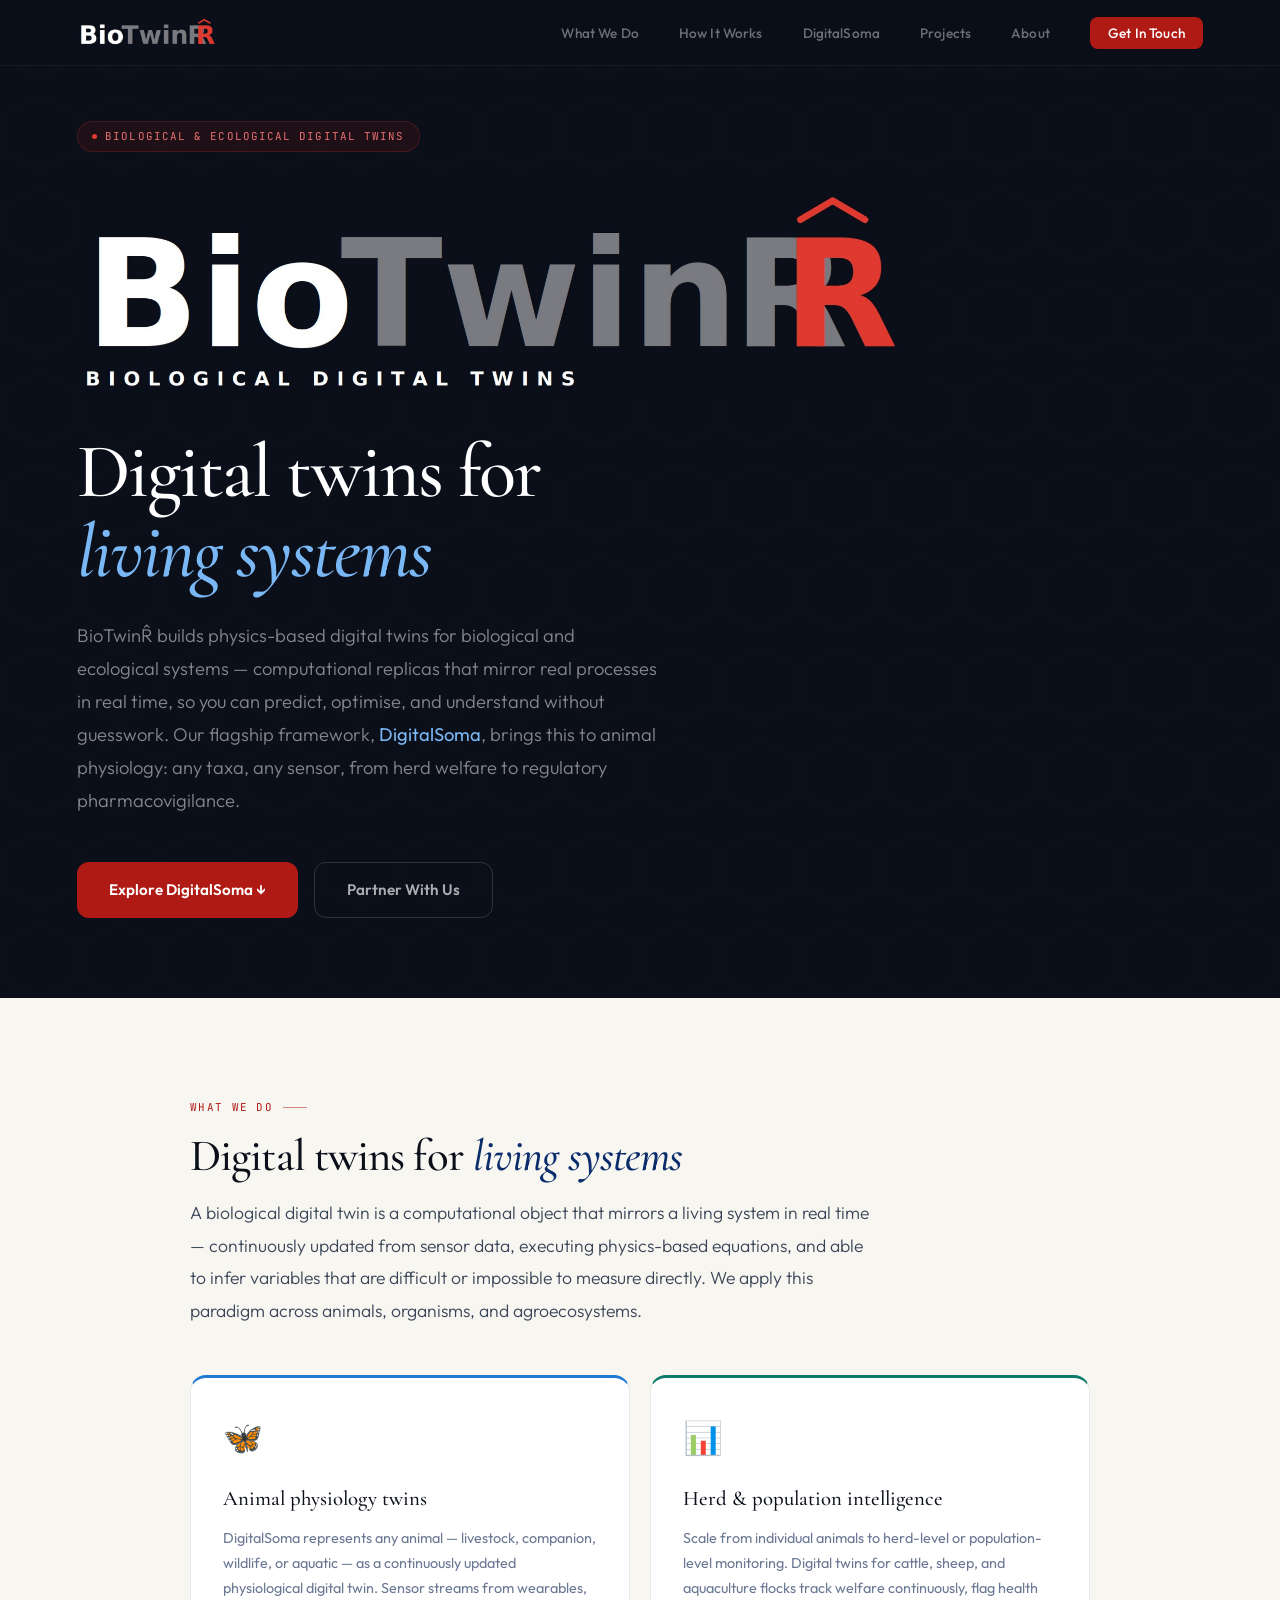
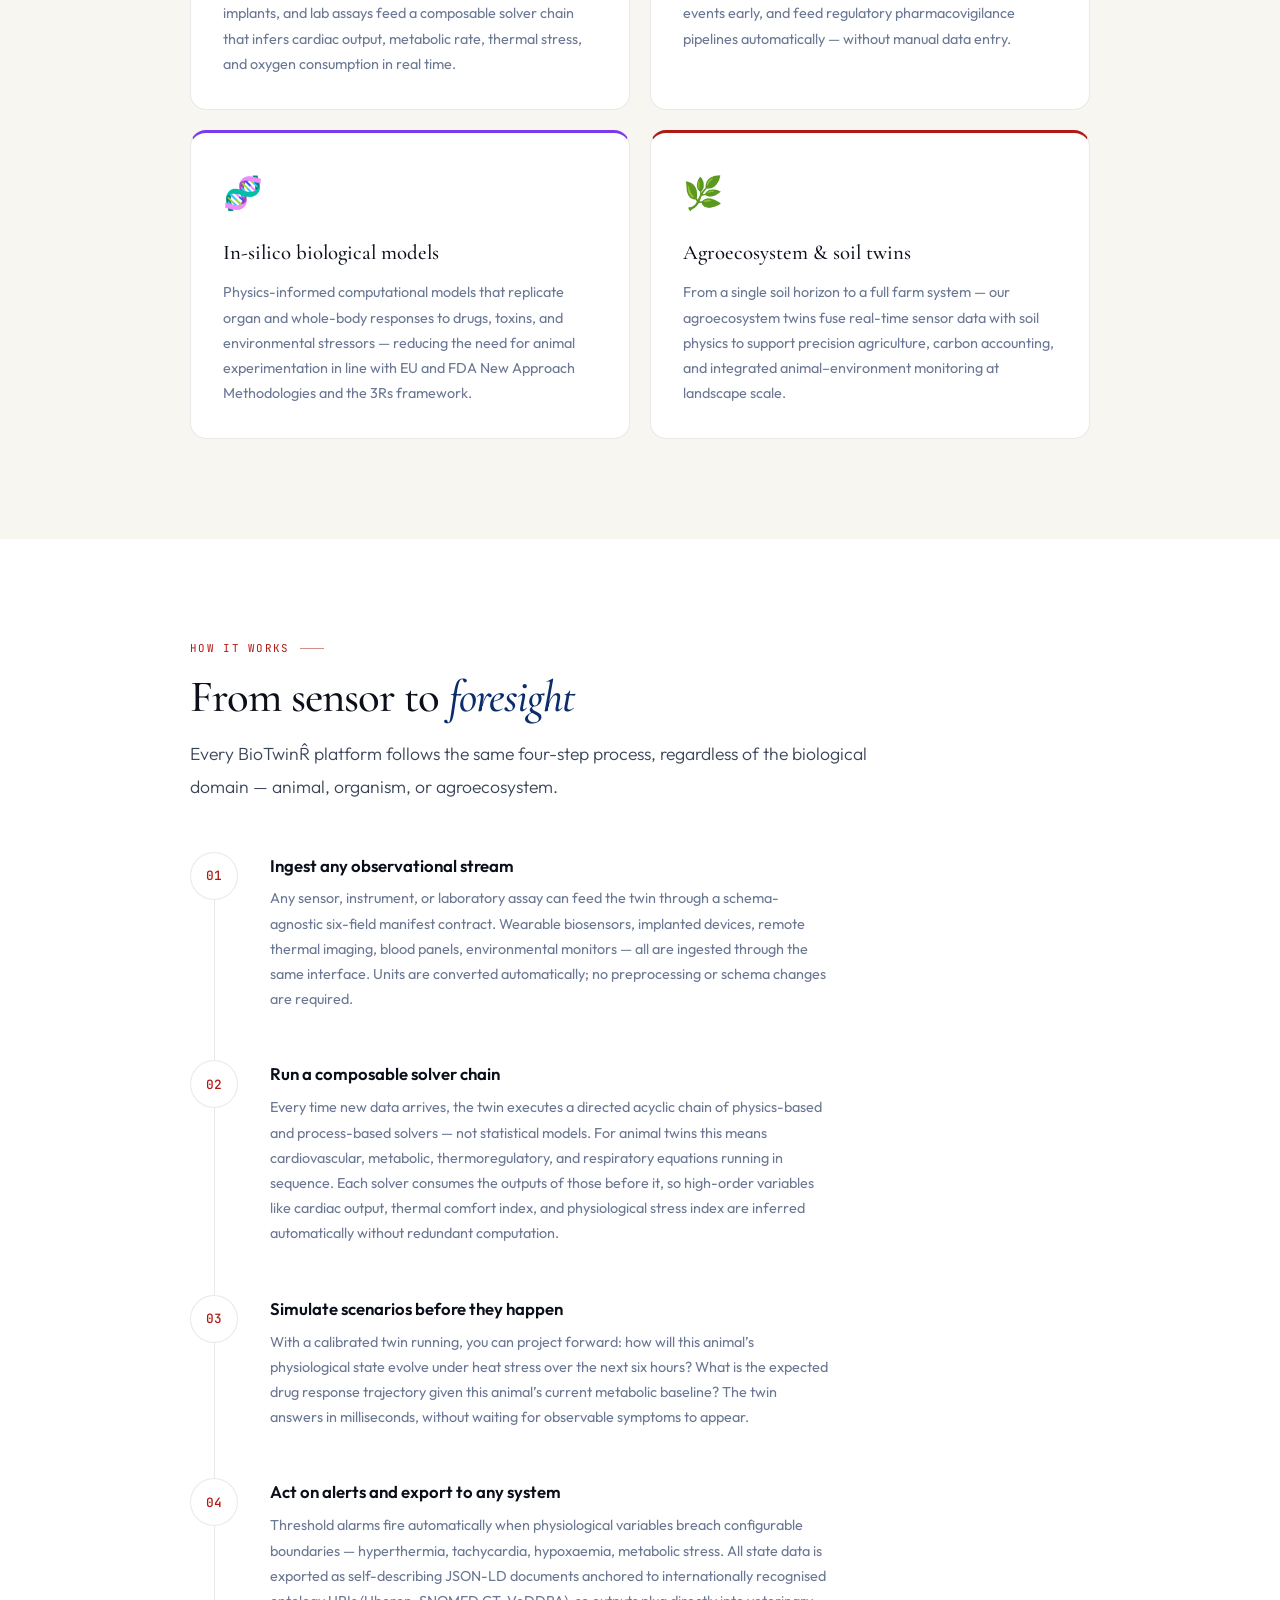
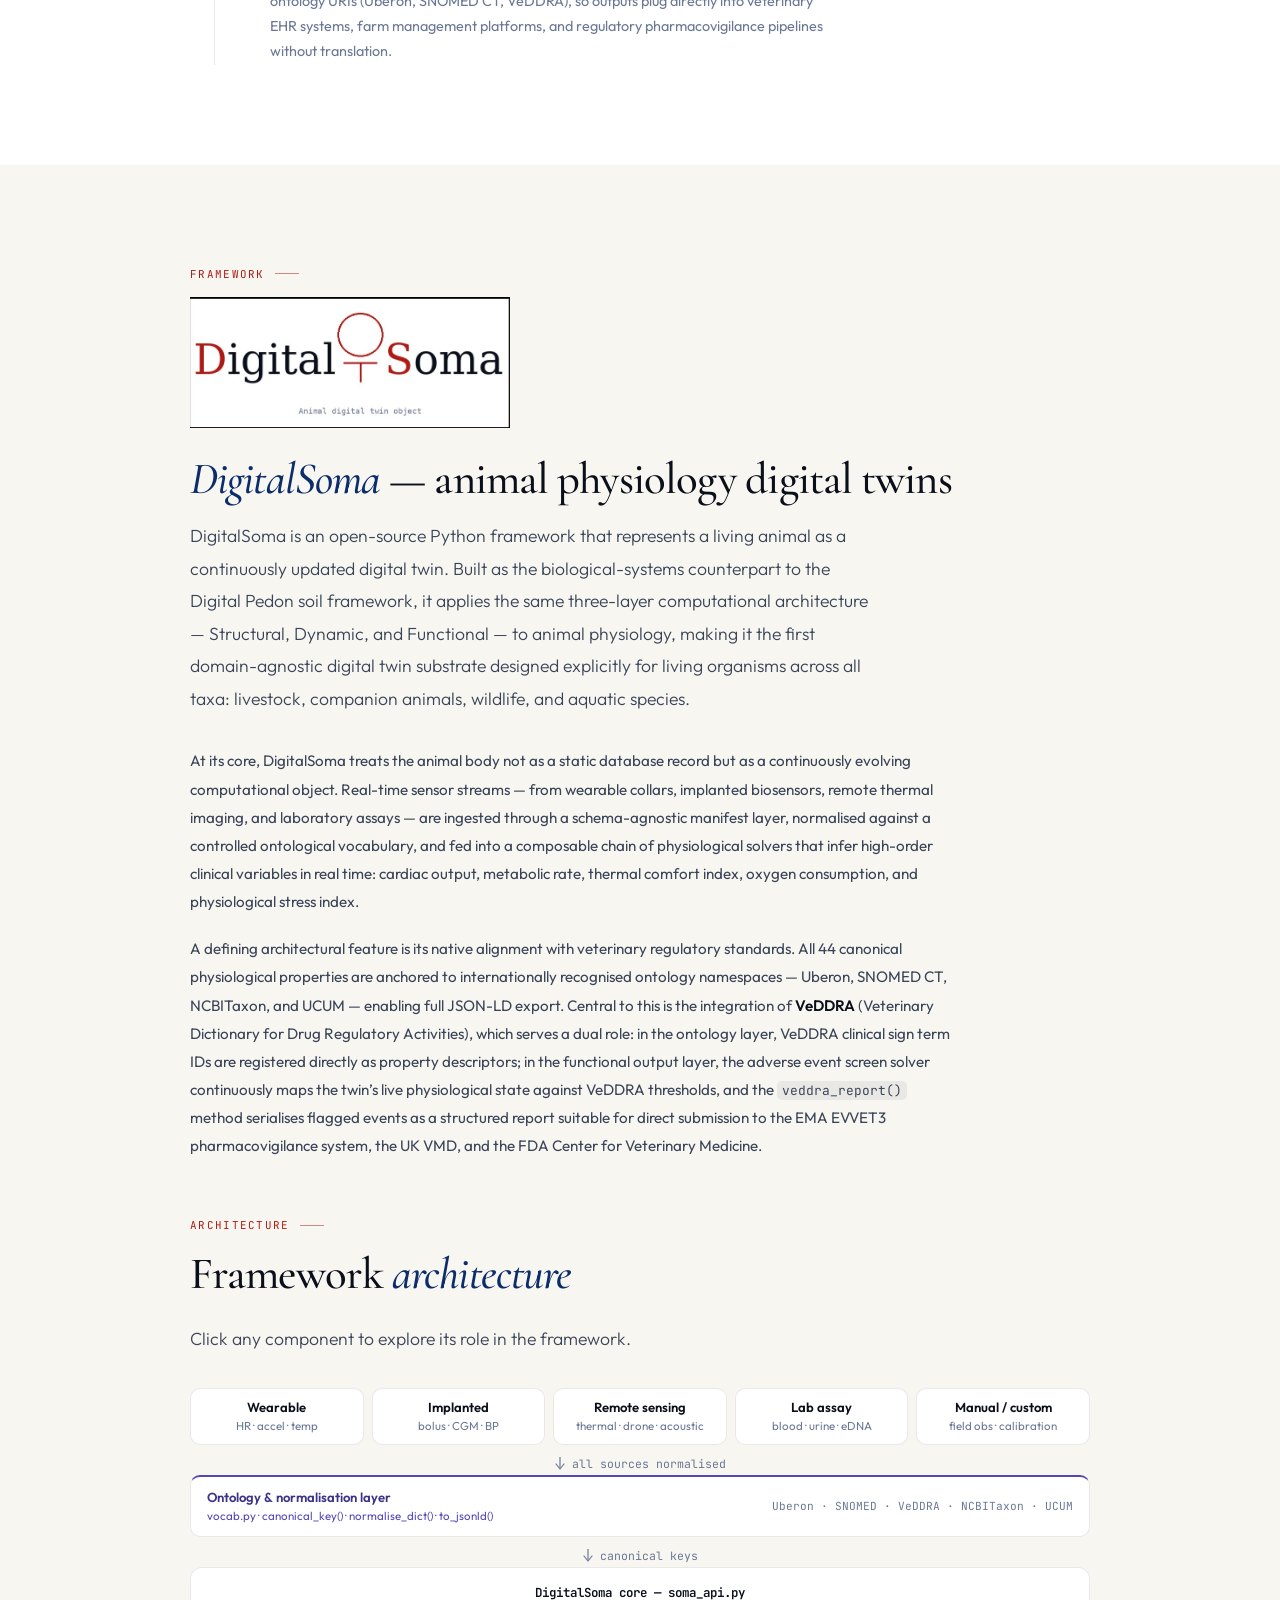
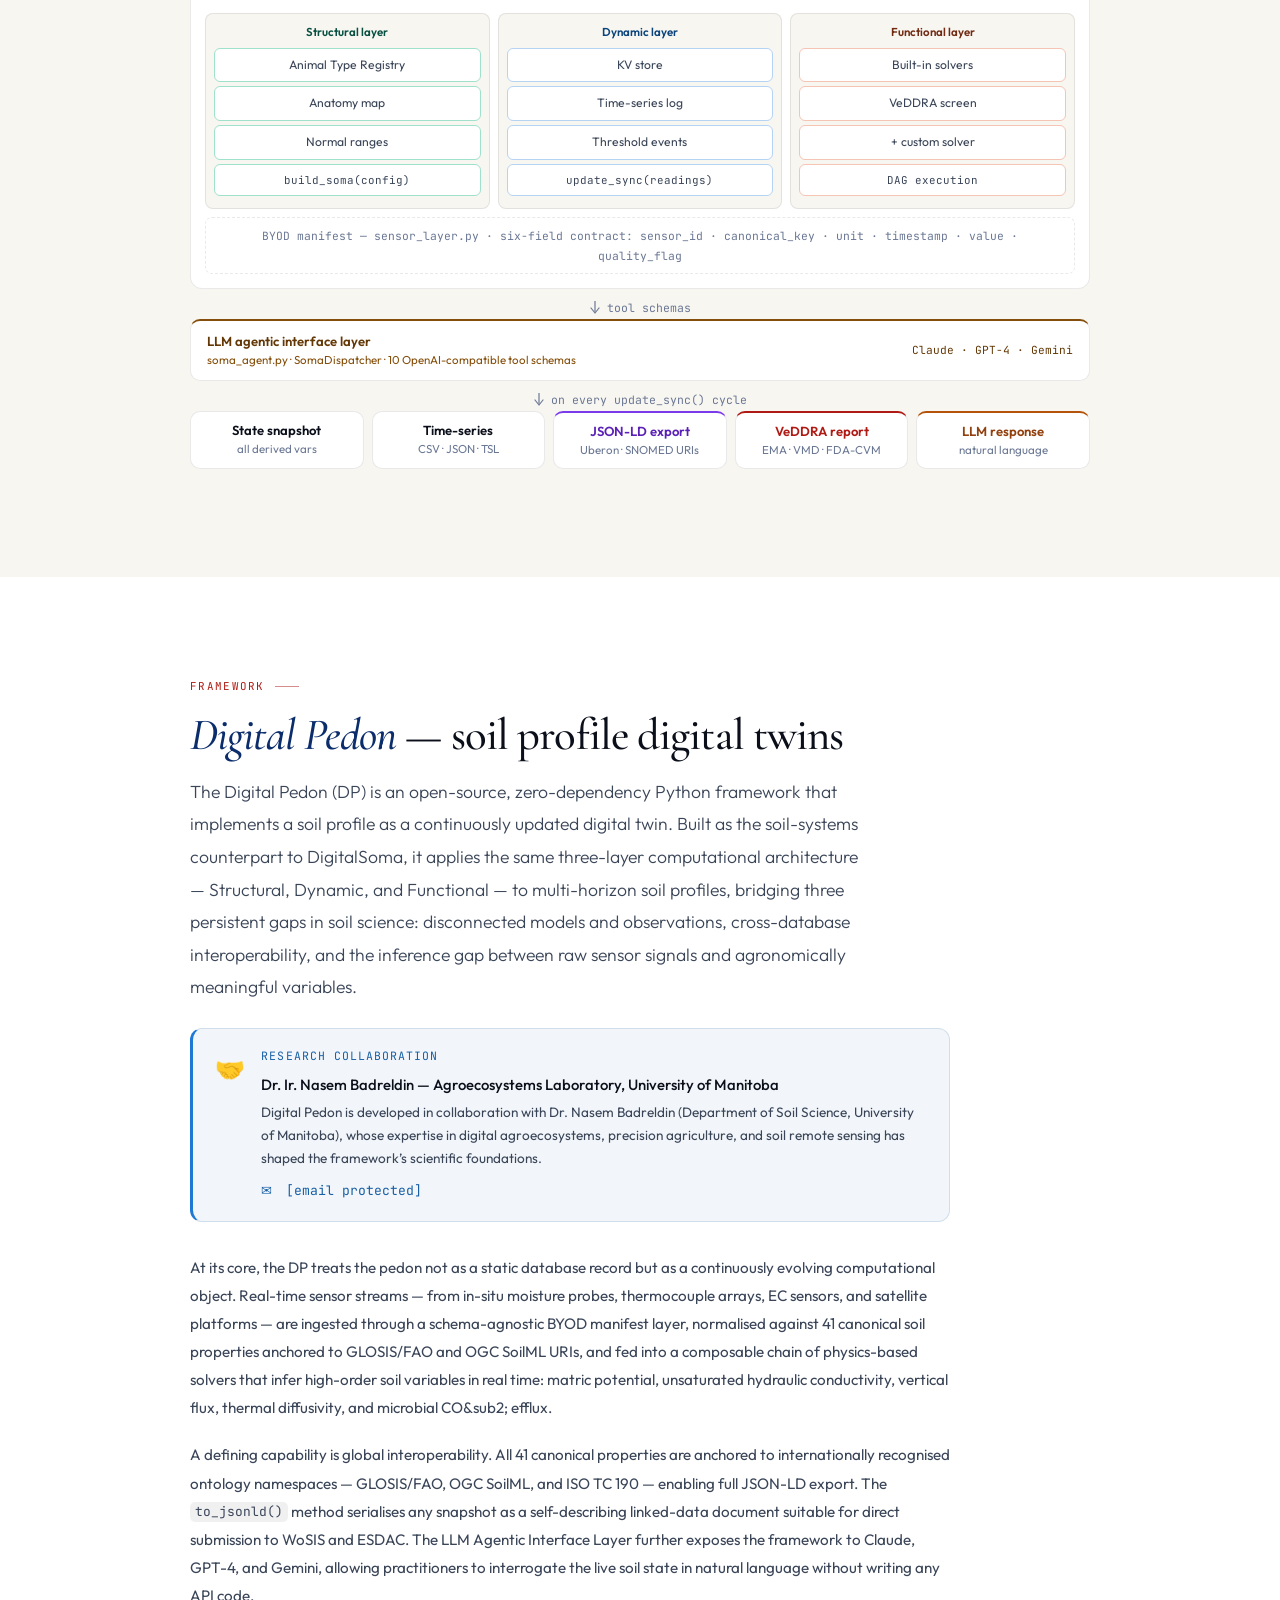
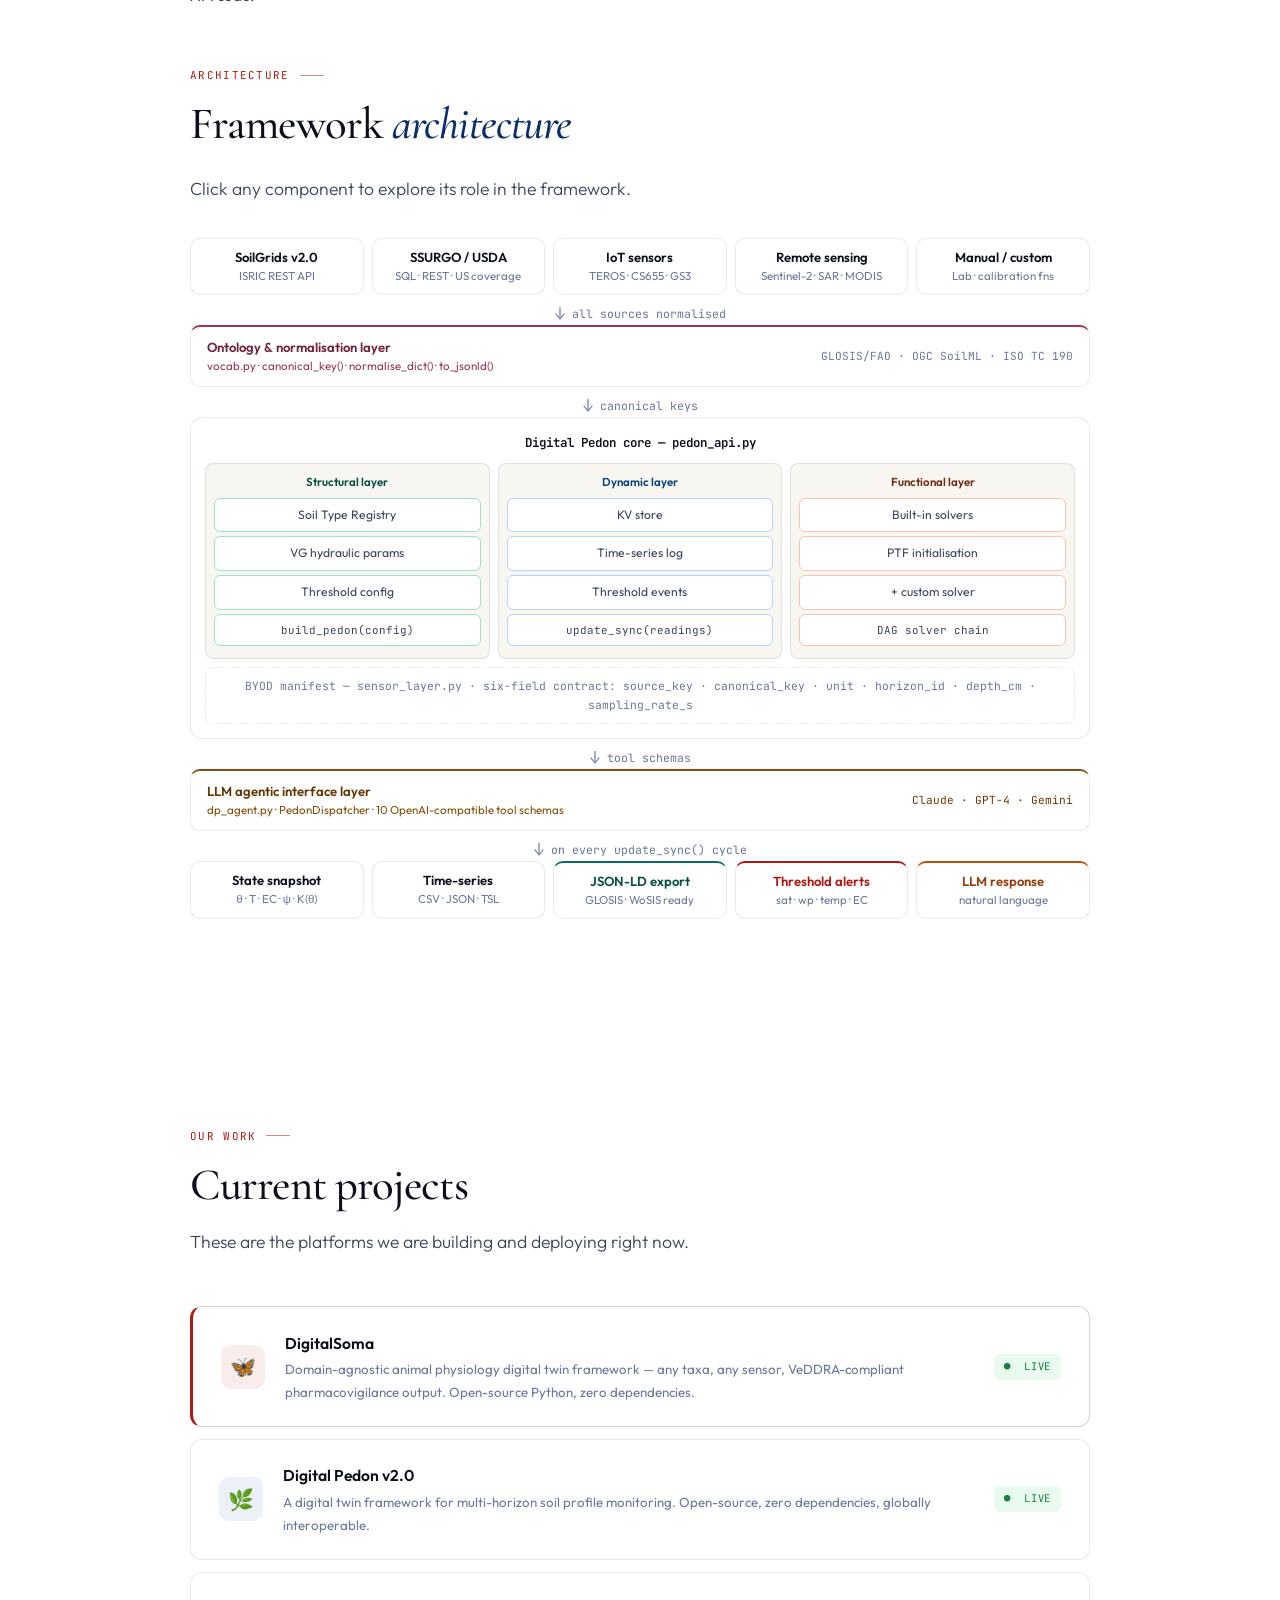
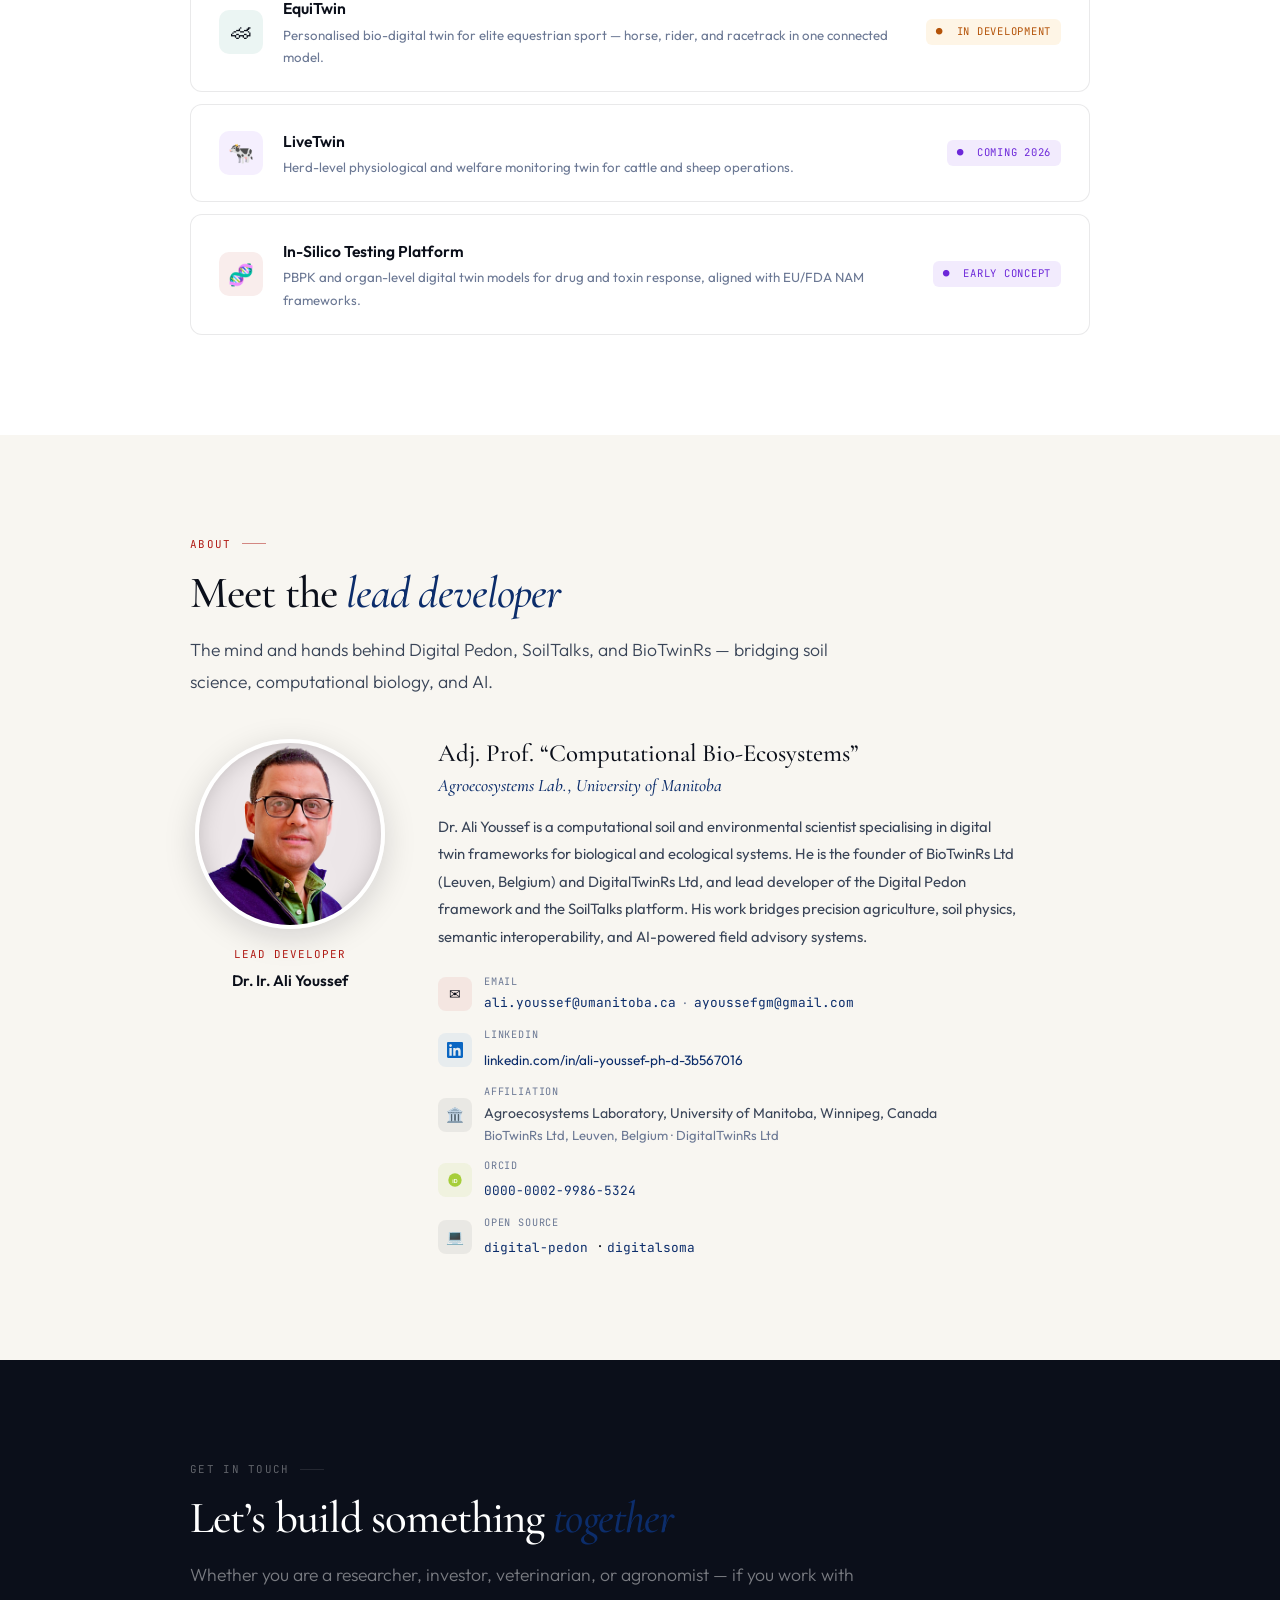
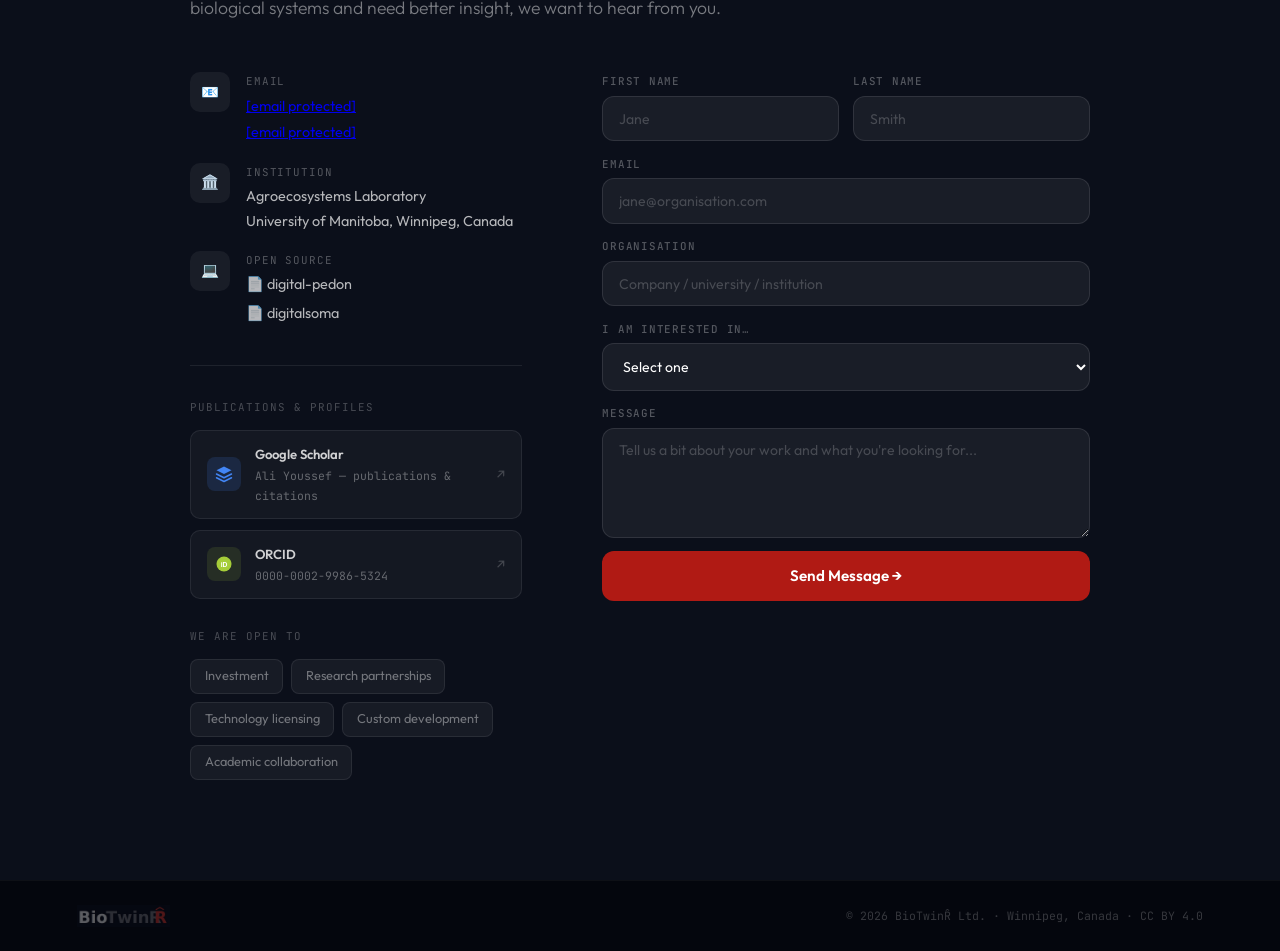
==== index.html @ daae3820 "Update index.html" ====
<!DOCTYPE html>
<html lang="en">
<head>
<meta charset="UTF-8">
<meta name="google-site-verification" content="-uiaKQBrQEewbVSUXUatTq8ZmOEhbi6MQwjqvUZdNS4" />
<meta name="viewport" content="width=device-width, initial-scale=1.0">
<title>BioTwinR&#770; &#8212; Biological Digital Twins</title>
<link rel="preconnect" href="https://fonts.googleapis.com">
<link href="https://fonts.googleapis.com/css2?family=Cormorant+Garamond:ital,wght@0,400;0,500;0,700;1,400&family=Outfit:wght@300;400;500;600;700&family=JetBrains+Mono:wght@400;500&display=swap" rel="stylesheet">
<style>
:root{
  --ink:#0b0f1a;--ink-mid:#3a4558;--ink-soft:#6b7894;
  --cream:#f8f6f1;--red:#b01a14;--red-v:#e03a30;--navy:#0c2d6b;
  --white:#ffffff;--border:rgba(11,15,26,0.09);
  --f-sans:'Outfit',sans-serif;--f-serif:'Cormorant Garamond',Georgia,serif;--f-mono:'JetBrains Mono',monospace;
  --r:12px;--shadow:0 4px 32px rgba(11,15,26,0.10);
}
*,*::before,*::after{box-sizing:border-box;margin:0;padding:0;}
html{scroll-behavior:smooth;}
body{font-family:var(--f-sans);background:var(--white);color:var(--ink);line-height:1.7;overflow-x:hidden;}

nav{position:fixed;top:0;left:0;right:0;z-index:100;height:66px;display:flex;align-items:center;justify-content:space-between;padding:0 6vw;background:rgba(11,15,26,0.97);backdrop-filter:blur(16px);border-bottom:1px solid rgba(255,255,255,0.06);}
.nav-logo{text-decoration:none;}
.nav-links{display:flex;gap:2.5rem;list-style:none;}
.nav-links a{font-size:.85rem;font-weight:500;color:rgba(255,255,255,.4);text-decoration:none;letter-spacing:.01em;transition:color .2s;}
.nav-links a:hover{color:white;}
.nav-cta{background:var(--red)!important;color:white!important;padding:.42rem 1.15rem;border-radius:8px;transition:background .2s!important;}
.nav-cta:hover{background:#8b1510!important;}

.hero{min-height:100vh;display:flex;flex-direction:column;justify-content:center;padding:120px 6vw 80px;background:var(--ink);position:relative;overflow:hidden;}
.hero::before{content:'';position:absolute;inset:0;pointer-events:none;background-image:url("data:image/svg+xml,%3Csvg xmlns='http://www.w3.org/2000/svg' width='80' height='92'%3E%3Cpolygon points='40,4 76,22 76,60 40,78 4,60 4,22' fill='none' stroke='%23ffffff' stroke-width='0.3' stroke-opacity='0.04'/%3E%3C/svg%3E");background-size:80px 92px;}
.hero-inner{max-width:760px;position:relative;z-index:1;}
.hero-kicker{display:inline-flex;align-items:center;gap:8px;font-family:var(--f-mono);font-size:.68rem;letter-spacing:.1em;text-transform:uppercase;color:#e87070;background:rgba(176,26,20,.12);border:1px solid rgba(224,58,48,.2);padding:.32rem .9rem;border-radius:100px;margin-bottom:2rem;opacity:0;animation:up .6s .1s forwards;}
.hero-kicker-dot{width:5px;height:5px;border-radius:50%;background:var(--red-v);animation:blink 2s infinite;}
@keyframes blink{0%,100%{opacity:1}50%{opacity:.15}}
.hero h1{font-family:var(--f-serif);font-size:clamp(3rem,6vw,5.5rem);line-height:1.05;letter-spacing:-.025em;font-weight:500;color:white;margin-bottom:1.6rem;opacity:0;animation:up .7s .3s forwards;}
.hero h1 em{font-style:italic;color:#7ab8f5;}
.hero-body{font-size:1.15rem;color:rgba(255,255,255,.5);font-weight:300;max-width:580px;line-height:1.8;margin-bottom:2.8rem;opacity:0;animation:up .7s .45s forwards;}
.hero-ctas{display:flex;gap:1rem;flex-wrap:wrap;opacity:0;animation:up .7s .6s forwards;}
.btn{display:inline-flex;align-items:center;gap:8px;padding:.88rem 2rem;border-radius:var(--r);font-weight:600;font-size:.95rem;text-decoration:none;transition:all .2s;}
.btn-red{background:var(--red);color:white;}
.btn-red:hover{background:#8b1510;transform:translateY(-2px);box-shadow:0 8px 24px rgba(176,26,20,.35);}
.btn-ghost{background:transparent;color:rgba(255,255,255,.65);border:1.5px solid rgba(255,255,255,.15);}
.btn-ghost:hover{border-color:rgba(255,255,255,.4);color:white;}

.section{padding:100px 6vw;}
.section.alt{background:var(--cream);}
.section-inner{max-width:900px;margin:0 auto;}
.label{font-family:var(--f-mono);font-size:.68rem;letter-spacing:.12em;text-transform:uppercase;color:var(--red);margin-bottom:.9rem;display:flex;align-items:center;gap:10px;}
.label::after{content:'';width:24px;height:1px;background:var(--red);opacity:.5;}
h2{font-family:var(--f-serif);font-size:clamp(2rem,3.5vw,3rem);font-weight:500;letter-spacing:-.02em;line-height:1.12;color:var(--ink);margin-bottom:1rem;}
h2 em{font-style:italic;color:var(--navy);}
.lead{font-size:1.1rem;color:var(--ink-mid);font-weight:300;line-height:1.85;max-width:680px;}

.what-grid{display:grid;grid-template-columns:1fr 1fr;gap:1.25rem;margin-top:3rem;}
.what-card{background:white;border:1px solid var(--border);border-radius:16px;padding:2rem;border-top:3px solid transparent;transition:box-shadow .25s,transform .25s;}
.what-card:hover{box-shadow:var(--shadow);transform:translateY(-4px);}
.what-card.c1{border-top-color:#1e78d4;}
.what-card.c2{border-top-color:#0c7b6a;}
.what-card.c3{border-top-color:#7c3aed;}
.what-card.c4{border-top-color:var(--red);}
.what-icon{font-size:2rem;margin-bottom:1rem;}
.what-title{font-family:var(--f-serif);font-size:1.3rem;font-weight:500;color:var(--ink);margin-bottom:.6rem;}
.what-text{font-size:.9rem;color:var(--ink-soft);line-height:1.75;}

.steps{display:flex;flex-direction:column;gap:0;margin-top:3rem;position:relative;}
.steps::before{content:'';position:absolute;left:24px;top:0;bottom:0;width:1px;background:var(--border);}
.step{display:flex;gap:2rem;align-items:flex-start;padding:0 0 3rem 0;position:relative;}
.step:last-child{padding-bottom:0;}
.step-num{width:48px;height:48px;border-radius:50%;flex-shrink:0;background:white;border:1px solid var(--border);display:flex;align-items:center;justify-content:center;font-family:var(--f-mono);font-size:.8rem;font-weight:500;color:var(--red);position:relative;z-index:1;}
.step-title{font-weight:600;font-size:1.05rem;color:var(--ink);margin-bottom:.4rem;}
.step-text{font-size:.9rem;color:var(--ink-soft);line-height:1.75;max-width:560px;}

.projects-list{display:flex;flex-direction:column;gap:.75rem;margin-top:3rem;}
.proj-row{display:flex;align-items:center;justify-content:space-between;background:white;border:1px solid var(--border);border-radius:var(--r);padding:1.4rem 1.75rem;transition:all .2s;}
.proj-row:hover{border-color:rgba(176,26,20,.25);box-shadow:var(--shadow);transform:translateX(4px);}
.proj-left{display:flex;align-items:center;gap:1.25rem;}
.proj-icon{width:44px;height:44px;border-radius:10px;display:flex;align-items:center;justify-content:center;font-size:1.3rem;flex-shrink:0;}
.proj-icon.blue{background:rgba(15,84,153,.08);}
.proj-icon.green{background:rgba(12,123,106,.08);}
.proj-icon.purple{background:rgba(124,58,237,.08);}
.proj-icon.red{background:rgba(176,26,20,.08);}
.proj-name{font-weight:600;font-size:.98rem;color:var(--ink);}
.proj-desc{font-size:.83rem;color:var(--ink-soft);margin-top:2px;}
.proj-tag{font-family:var(--f-mono);font-size:.66rem;text-transform:uppercase;letter-spacing:.07em;padding:4px 10px;border-radius:6px;white-space:nowrap;}
.proj-tag.live{background:rgba(34,197,94,.1);color:#15803d;}
.proj-tag.dev{background:rgba(245,158,11,.1);color:#b45309;}
.proj-tag.coming{background:rgba(124,58,237,.1);color:#6d28d9;}

#contact{background:var(--ink);color:white;}
#contact h2{color:white;}
#contact .label{color:rgba(255,255,255,.35);}
#contact .label::after{background:rgba(255,255,255,.2);}
#contact .lead{color:rgba(255,255,255,.45);}
.contact-layout{display:grid;grid-template-columns:1fr 1fr;gap:5rem;margin-top:3rem;align-items:start;}
.contact-info{display:flex;flex-direction:column;gap:1.1rem;}
.ci{display:flex;gap:1rem;align-items:flex-start;}
.ci-icon{width:40px;height:40px;border-radius:10px;background:rgba(255,255,255,.06);display:flex;align-items:center;justify-content:center;font-size:.9rem;flex-shrink:0;}
.ci-label{font-size:.68rem;color:rgba(255,255,255,.3);text-transform:uppercase;letter-spacing:.08em;font-family:var(--f-mono);margin-bottom:3px;}
.ci-value{font-size:.9rem;color:rgba(255,255,255,.7);}
.cform{display:flex;flex-direction:column;gap:.85rem;}
.crow{display:grid;grid-template-columns:1fr 1fr;gap:.85rem;}
.cf{display:flex;flex-direction:column;gap:.3rem;}
.cf label{font-size:.68rem;font-weight:500;color:rgba(255,255,255,.3);text-transform:uppercase;letter-spacing:.07em;font-family:var(--f-mono);}
.cf input,.cf select,.cf textarea{background:rgba(255,255,255,.06);border:1px solid rgba(255,255,255,.1);border-radius:var(--r);padding:.8rem 1rem;color:white;font-family:var(--f-sans);font-size:.88rem;outline:none;transition:border-color .2s;resize:vertical;}
.cf input::placeholder,.cf textarea::placeholder{color:rgba(255,255,255,.2);}
.cf input:focus,.cf select:focus,.cf textarea:focus{border-color:var(--red);}
.cf select option{background:#0b0f1a;}
.cf textarea{min-height:110px;}
.submit{background:var(--red);color:white;border:none;border-radius:var(--r);padding:.95rem 2rem;font-family:var(--f-sans);font-size:.95rem;font-weight:600;cursor:pointer;transition:background .2s,transform .15s;width:100%;}
.submit:hover{background:#8b1510;transform:translateY(-2px);}

footer{background:#04060d;padding:1.5rem 6vw;display:flex;align-items:center;justify-content:space-between;border-top:1px solid rgba(255,255,255,.04);}
.footer-copy{font-size:.72rem;color:rgba(255,255,255,.2);font-family:var(--f-mono);}

.reveal{opacity:0;transform:translateY(20px);transition:opacity .65s,transform .65s;}
.reveal.on{opacity:1;transform:none;}
@keyframes up{from{opacity:0;transform:translateY(18px)}to{opacity:1;transform:none}}

@media(max-width:860px){
  .what-grid{grid-template-columns:1fr;}
  .contact-layout{grid-template-columns:1fr;gap:3rem;}
  .nav-links{display:none;}
}

/* DigitalSoma architecture widget */
.ds-arch-wrap{font-family:var(--f-sans);margin-top:.5rem;}
.ds-row{display:grid;gap:8px;margin-bottom:8px;}
.ds-inputs-row{grid-template-columns:repeat(5,1fr);}
.ds-single-row{grid-template-columns:1fr;}
.ds-node{border:1px solid var(--border);border-radius:10px;padding:10px 8px;cursor:pointer;text-align:center;transition:box-shadow .2s,transform .15s;background:white;}
.ds-node:hover{box-shadow:var(--shadow);transform:translateY(-2px);}
.ds-node.ds-active{outline:2px solid var(--navy);outline-offset:2px;}
.ds-ntitle{font-size:.82rem;font-weight:600;color:var(--ink);line-height:1.3;}
.ds-nsub{font-size:.72rem;color:var(--ink-soft);margin-top:3px;line-height:1.3;}
.ds-inp.ds-active{outline-color:var(--ink-mid);}
.ds-purple{border-top:2px solid #7c3aed;}.ds-purple .ds-ntitle{color:#5b21b6;}
.ds-red-out{border-top:2px solid var(--red);}.ds-red-out .ds-ntitle{color:var(--red);}
.ds-amber-out{border-top:2px solid #b45309;}.ds-amber-out .ds-ntitle{color:#92400e;}
.ds-arrow-row{display:flex;justify-content:center;align-items:center;height:22px;gap:6px;color:var(--ink-soft);font-size:.72rem;font-family:var(--f-mono);}
.ds-wide-bar{border:1px solid var(--border);border-radius:10px;padding:12px 16px;cursor:pointer;transition:box-shadow .2s,transform .15s;background:white;}
.ds-wide-bar:hover{box-shadow:var(--shadow);transform:translateY(-1px);}
.ds-wide-bar.ds-active{outline:2px solid var(--navy);outline-offset:2px;}
.ds-onl{border-top:2px solid #534AB7;}
.ds-onl .ds-ntitle{color:#3C3489;}
.ds-onl .ds-nsub{color:#534AB7;}
.ds-llm{border-top:2px solid #854F0B;}
.ds-llm .ds-ntitle{color:#633806;}
.ds-llm .ds-nsub{color:#854F0B;}
.ds-tag-list{font-size:.7rem;color:var(--ink-soft);font-family:var(--f-mono);text-align:right;}
.ds-core-box{border:1px solid var(--border);border-radius:12px;padding:14px;background:white;}
.ds-core-label{font-size:.78rem;font-weight:600;color:var(--ink);text-align:center;margin-bottom:10px;font-family:var(--f-mono);}
.ds-core-cols{display:grid;grid-template-columns:1fr 1fr 1fr;gap:8px;}
.ds-col{border:1px solid var(--border);border-radius:8px;padding:8px;background:var(--cream);}
.ds-col-head{font-size:.72rem;font-weight:600;text-align:center;margin-bottom:6px;}
.ds-sl .ds-col-head{color:#085041;}
.ds-dl .ds-col-head{color:#0C447C;}
.ds-fl .ds-col-head{color:#712B13;}
.ds-sub-btn{border:1px solid var(--border);border-radius:6px;padding:6px 8px;cursor:pointer;text-align:center;font-size:.76rem;margin-bottom:4px;transition:box-shadow .15s,transform .1s;background:white;color:var(--ink-mid);}
.ds-sub-btn:hover{box-shadow:0 2px 8px rgba(11,15,26,.1);transform:translateY(-1px);}
.ds-sub-btn.ds-active{outline:2px solid var(--navy);outline-offset:1px;}
.ds-sl-btn{border-color:#9FE1CB;}.ds-sl-btn:hover{border-color:#0F6E56;}
.ds-dl-btn{border-color:#B5D4F4;}.ds-dl-btn:hover{border-color:#185FA5;}
.ds-fl-btn{border-color:#F5C4B3;}.ds-fl-btn:hover{border-color:#993C1D;}
.ds-mono{font-size:.68rem;font-family:var(--f-mono);}
.ds-byod{border:1px dashed var(--border);border-radius:7px;padding:8px 12px;text-align:center;font-size:.71rem;margin-top:8px;cursor:pointer;color:var(--ink-soft);font-family:var(--f-mono);transition:border-color .15s;}
.ds-byod:hover{border-color:#888780;}
.ds-byod.ds-active{outline:2px solid var(--navy);outline-offset:2px;}
.ds-detail{border:1px solid var(--border);border-radius:12px;padding:1.4rem 1.6rem;margin-top:14px;background:white;animation:up .3s ease forwards;}
.ds-detail-title{font-family:var(--f-serif);font-size:1.2rem;font-weight:500;color:var(--ink);margin-bottom:.5rem;}
.ds-detail-body{font-size:.88rem;color:var(--ink-mid);line-height:1.75;}
.ds-detail-body code{font-family:var(--f-mono);font-size:.82em;background:rgba(11,15,26,.06);padding:.1em .4em;border-radius:5px;color:var(--ink);}
@media(max-width:860px){
  .ds-inputs-row{grid-template-columns:1fr 1fr;}
  .ds-core-cols{grid-template-columns:1fr;}
  .ds-tag-list{display:none;}
}
@media(max-width:700px){
  #about .reveal[style*="grid-template-columns"]{display:flex;flex-direction:column;gap:1.5rem;}
}


/* DigitalPedon architecture widget */
.dp-arch-wrap{font-family:var(--f-sans);margin-top:.5rem;}
.dp-row{display:grid;gap:8px;margin-bottom:8px;}
.dp-inputs-row{grid-template-columns:repeat(5,1fr);}
.dp-single-row{grid-template-columns:1fr;}
.dp-node{border:1px solid var(--border);border-radius:10px;padding:10px 8px;cursor:pointer;text-align:center;transition:box-shadow .2s,transform .15s;background:white;}
.dp-node:hover{box-shadow:var(--shadow);transform:translateY(-2px);}
.dp-node.dp-active{outline:2px solid var(--navy);outline-offset:2px;}
.dp-ntitle{font-size:.82rem;font-weight:600;color:var(--ink);line-height:1.3;}
.dp-nsub{font-size:.72rem;color:var(--ink-soft);margin-top:3px;line-height:1.3;}
.dp-inp.dp-active{outline-color:var(--ink-mid);}
.dp-green-out{border-top:2px solid #0f6e56;}.dp-green-out .dp-ntitle{color:#085041;}
.dp-red-out{border-top:2px solid var(--red);}.dp-red-out .dp-ntitle{color:var(--red);}
.dp-amber-out{border-top:2px solid #b45309;}.dp-amber-out .dp-ntitle{color:#92400e;}
.dp-purple-out{border-top:2px solid #7c3aed;}.dp-purple-out .dp-ntitle{color:#5b21b6;}
.dp-arrow-row{display:flex;justify-content:center;align-items:center;height:22px;gap:6px;color:var(--ink-soft);font-size:.72rem;font-family:var(--f-mono);}
.dp-wide-bar{border:1px solid var(--border);border-radius:10px;padding:12px 16px;cursor:pointer;transition:box-shadow .2s,transform .15s;background:white;}
.dp-wide-bar:hover{box-shadow:var(--shadow);transform:translateY(-1px);}
.dp-wide-bar.dp-active{outline:2px solid var(--navy);outline-offset:2px;}
.dp-onl{border-top:2px solid #993556;}.dp-onl .dp-ntitle{color:#72243E;}.dp-onl .dp-nsub{color:#993556;}
.dp-llm{border-top:2px solid #854F0B;}.dp-llm .dp-ntitle{color:#633806;}.dp-llm .dp-nsub{color:#854F0B;}
.dp-tag-list{font-size:.7rem;color:var(--ink-soft);font-family:var(--f-mono);text-align:right;}
.dp-core-box{border:1px solid var(--border);border-radius:12px;padding:14px;background:white;}
.dp-core-label{font-size:.78rem;font-weight:600;color:var(--ink);text-align:center;margin-bottom:10px;font-family:var(--f-mono);}
.dp-core-cols{display:grid;grid-template-columns:1fr 1fr 1fr;gap:8px;}
.dp-col{border:1px solid var(--border);border-radius:8px;padding:8px;background:var(--cream);}
.dp-col-head{font-size:.72rem;font-weight:600;text-align:center;margin-bottom:6px;}
.dp-sl .dp-col-head{color:#085041;}
.dp-dl .dp-col-head{color:#0C447C;}
.dp-fl .dp-col-head{color:#712B13;}
.dp-sub-btn{border:1px solid var(--border);border-radius:6px;padding:6px 8px;cursor:pointer;text-align:center;font-size:.76rem;margin-bottom:4px;transition:box-shadow .15s,transform .1s;background:white;color:var(--ink-mid);}
.dp-sub-btn:hover{box-shadow:0 2px 8px rgba(11,15,26,.1);transform:translateY(-1px);}
.dp-sub-btn.dp-active{outline:2px solid var(--navy);outline-offset:1px;}
.dp-sl-btn{border-color:#9FE1CB;}.dp-sl-btn:hover{border-color:#0F6E56;}
.dp-dl-btn{border-color:#B5D4F4;}.dp-dl-btn:hover{border-color:#185FA5;}
.dp-fl-btn{border-color:#F5C4B3;}.dp-fl-btn:hover{border-color:#993C1D;}
.dp-mono{font-size:.68rem;font-family:var(--f-mono);}
.dp-byod{border:1px dashed var(--border);border-radius:7px;padding:8px 12px;text-align:center;font-size:.71rem;margin-top:8px;cursor:pointer;color:var(--ink-soft);font-family:var(--f-mono);transition:border-color .15s;}
.dp-byod:hover{border-color:#888780;}
.dp-byod.dp-active{outline:2px solid var(--navy);outline-offset:2px;}
.dp-detail{border:1px solid var(--border);border-radius:12px;padding:1.4rem 1.6rem;margin-top:14px;background:white;animation:up .3s ease forwards;}
.dp-detail-title{font-family:var(--f-serif);font-size:1.2rem;font-weight:500;color:var(--ink);margin-bottom:.5rem;}
.dp-detail-body{font-size:.88rem;color:var(--ink-mid);line-height:1.75;}
.dp-detail-body code{font-family:var(--f-mono);font-size:.82em;background:rgba(11,15,26,.06);padding:.1em .4em;border-radius:5px;color:var(--ink);}
@media(max-width:860px){
  .dp-inputs-row{grid-template-columns:1fr 1fr;}
  .dp-core-cols{grid-template-columns:1fr;}
  .dp-tag-list{display:none;}
}

</style>
</head>
<body>

<nav>
  <a href="#" class="nav-logo"><img src="[data-uri]" alt="BioTwinR" style="height:34px;width:auto;display:block;"></a>
  <ul class="nav-links">
    <li><a href="#what">What We Do</a></li>
    <li><a href="#how">How It Works</a></li>
    <li><a href="#digitalsoma">DigitalSoma</a></li>
    <li><a href="#projects">Projects</a></li>
    <li><a href="#about">About</a></li>
    <li><a href="#contact" class="nav-cta">Get In Touch</a></li>
  </ul>
</nav>

<section class="hero">
  <div class="hero-inner">
    <div class="hero-kicker"><span class="hero-kicker-dot"></span>Biological &amp; Ecological Digital Twins</div>
    <img src="[data-uri]" alt="BioTwinR" style="height:216px;width:auto;display:block;margin-bottom:2rem;opacity:0;animation:up .7s .15s forwards;">
    <h1>Digital twins for<br><em>living systems</em></h1>
    <p class="hero-body">BioTwinR&#770; builds physics-based digital twins for biological and ecological systems &mdash; computational replicas that mirror real processes in real time, so you can predict, optimise, and understand without guesswork. Our flagship framework, <strong style="color:#7ab8f5;font-weight:400;">DigitalSoma</strong>, brings this to animal physiology: any taxa, any sensor, from herd welfare to regulatory pharmacovigilance.</p>
    <div class="hero-ctas">
      <a href="#digitalsoma" class="btn btn-red">Explore DigitalSoma &darr;</a>
      <a href="#contact" class="btn btn-ghost">Partner With Us</a>
    </div>
  </div>
</section>

<section class="section alt" id="what">
  <div class="section-inner">
    <div class="label reveal">What We Do</div>
    <h2 class="reveal">Digital twins for <em>living systems</em></h2>
    <p class="lead reveal">A biological digital twin is a computational object that mirrors a living system in real time &mdash; continuously updated from sensor data, executing physics-based equations, and able to infer variables that are difficult or impossible to measure directly. We apply this paradigm across animals, organisms, and agroecosystems.</p>
    <div class="what-grid">
      <div class="what-card c1 reveal">
        <div class="what-icon">&#129419;</div>
        <div class="what-title">Animal physiology twins</div>
        <p class="what-text">DigitalSoma represents any animal &mdash; livestock, companion, wildlife, or aquatic &mdash; as a continuously updated physiological digital twin. Sensor streams from wearables, implants, and lab assays feed a composable solver chain that infers cardiac output, metabolic rate, thermal stress, and oxygen consumption in real time.</p>
      </div>
      <div class="what-card c2 reveal">
        <div class="what-icon">&#128202;</div>
        <div class="what-title">Herd &amp; population intelligence</div>
        <p class="what-text">Scale from individual animals to herd-level or population-level monitoring. Digital twins for cattle, sheep, and aquaculture flocks track welfare continuously, flag health events early, and feed regulatory pharmacovigilance pipelines automatically &mdash; without manual data entry.</p>
      </div>
      <div class="what-card c3 reveal">
        <div class="what-icon">&#129516;</div>
        <div class="what-title">In-silico biological models</div>
        <p class="what-text">Physics-informed computational models that replicate organ and whole-body responses to drugs, toxins, and environmental stressors &mdash; reducing the need for animal experimentation in line with EU and FDA New Approach Methodologies and the 3Rs framework.</p>
      </div>
      <div class="what-card c4 reveal">
        <div class="what-icon">&#127807;</div>
        <div class="what-title">Agroecosystem &amp; soil twins</div>
        <p class="what-text">From a single soil horizon to a full farm system &mdash; our agroecosystem twins fuse real-time sensor data with soil physics to support precision agriculture, carbon accounting, and integrated animal&ndash;environment monitoring at landscape scale.</p>
      </div>
    </div>
  </div>
</section>

<section class="section" id="how">
  <div class="section-inner">
    <div class="label reveal">How It Works</div>
    <h2 class="reveal">From sensor to <em>foresight</em></h2>
    <p class="lead reveal">Every BioTwinR&#770; platform follows the same four-step process, regardless of the biological domain &mdash; animal, organism, or agroecosystem.</p>
    <div class="steps">
      <div class="step reveal">
        <div class="step-num">01</div>
        <div>
          <div class="step-title">Ingest any observational stream</div>
          <p class="step-text">Any sensor, instrument, or laboratory assay can feed the twin through a schema-agnostic six-field manifest contract. Wearable biosensors, implanted devices, remote thermal imaging, blood panels, environmental monitors &mdash; all are ingested through the same interface. Units are converted automatically; no preprocessing or schema changes are required.</p>
        </div>
      </div>
      <div class="step reveal">
        <div class="step-num">02</div>
        <div>
          <div class="step-title">Run a composable solver chain</div>
          <p class="step-text">Every time new data arrives, the twin executes a directed acyclic chain of physics-based and process-based solvers &mdash; not statistical models. For animal twins this means cardiovascular, metabolic, thermoregulatory, and respiratory equations running in sequence. Each solver consumes the outputs of those before it, so high-order variables like cardiac output, thermal comfort index, and physiological stress index are inferred automatically without redundant computation.</p>
        </div>
      </div>
      <div class="step reveal">
        <div class="step-num">03</div>
        <div>
          <div class="step-title">Simulate scenarios before they happen</div>
          <p class="step-text">With a calibrated twin running, you can project forward: how will this animal&rsquo;s physiological state evolve under heat stress over the next six hours? What is the expected drug response trajectory given this animal&rsquo;s current metabolic baseline? The twin answers in milliseconds, without waiting for observable symptoms to appear.</p>
        </div>
      </div>
      <div class="step reveal">
        <div class="step-num">04</div>
        <div>
          <div class="step-title">Act on alerts and export to any system</div>
          <p class="step-text">Threshold alarms fire automatically when physiological variables breach configurable boundaries &mdash; hyperthermia, tachycardia, hypoxaemia, metabolic stress. All state data is exported as self-describing JSON-LD documents anchored to internationally recognised ontology URIs (Uberon, SNOMED CT, VeDDRA), so outputs plug directly into veterinary EHR systems, farm management platforms, and regulatory pharmacovigilance pipelines without translation.</p>
        </div>
      </div>
    </div>
  </div>
</section>

<section class="section alt" id="digitalsoma">
  <div class="section-inner">
    <div class="label reveal">Framework</div>
    <div class="reveal" style="margin-bottom:1.6rem;">
      <img src="[data-uri]" alt="DigitalSoma logo" style="max-width:320px;width:100%;height:auto;display:block;">
    </div>
    <h2 class="reveal"><em>DigitalSoma</em> &mdash; animal physiology digital twins</h2>
    <p class="lead reveal">DigitalSoma is an open-source Python framework that represents a living animal as a continuously updated digital twin. Built as the biological-systems counterpart to the Digital Pedon soil framework, it applies the same three-layer computational architecture &mdash; Structural, Dynamic, and Functional &mdash; to animal physiology, making it the first domain-agnostic digital twin substrate designed explicitly for living organisms across all taxa: livestock, companion animals, wildlife, and aquatic species.</p>
    <div class="reveal" style="margin-top:2rem;">
      <p style="font-size:.95rem;color:var(--ink-mid);line-height:1.85;max-width:760px;">At its core, DigitalSoma treats the animal body not as a static database record but as a continuously evolving computational object. Real-time sensor streams &mdash; from wearable collars, implanted biosensors, remote thermal imaging, and laboratory assays &mdash; are ingested through a schema-agnostic manifest layer, normalised against a controlled ontological vocabulary, and fed into a composable chain of physiological solvers that infer high-order clinical variables in real time: cardiac output, metabolic rate, thermal comfort index, oxygen consumption, and physiological stress index.</p>
      <p style="font-size:.95rem;color:var(--ink-mid);line-height:1.85;max-width:760px;margin-top:1.2rem;">A defining architectural feature is its native alignment with veterinary regulatory standards. All 44 canonical physiological properties are anchored to internationally recognised ontology namespaces &mdash; Uberon, SNOMED&nbsp;CT, NCBITaxon, and UCUM &mdash; enabling full JSON-LD export. Central to this is the integration of <strong style="color:var(--ink);font-weight:600;">VeDDRA</strong> (Veterinary Dictionary for Drug Regulatory Activities), which serves a dual role: in the ontology layer, VeDDRA clinical sign term IDs are registered directly as property descriptors; in the functional output layer, the adverse event screen solver continuously maps the twin&rsquo;s live physiological state against VeDDRA thresholds, and the <code style="font-family:var(--f-mono);font-size:.85em;background:rgba(11,15,26,.06);padding:.1em .4em;border-radius:5px;">veddra_report()</code> method serialises flagged events as a structured report suitable for direct submission to the EMA EVVET3 pharmacovigilance system, the UK VMD, and the FDA Center for Veterinary Medicine.</p>
    </div>

    <div class="label reveal" style="margin-top:3.5rem;">Architecture</div>
    <h2 class="reveal" style="margin-bottom:1.5rem;">Framework <em>architecture</em></h2>
    <p class="lead reveal" style="margin-bottom:2rem;">Click any component to explore its role in the framework.</p>

    <div class="reveal ds-arch-wrap">

      <div class="ds-row ds-inputs-row">
        <div class="ds-node ds-inp" data-id="wearable"><div class="ds-ntitle">Wearable</div><div class="ds-nsub">HR &middot; accel &middot; temp</div></div>
        <div class="ds-node ds-inp" data-id="implanted"><div class="ds-ntitle">Implanted</div><div class="ds-nsub">bolus &middot; CGM &middot; BP</div></div>
        <div class="ds-node ds-inp" data-id="remote"><div class="ds-ntitle">Remote sensing</div><div class="ds-nsub">thermal &middot; drone &middot; acoustic</div></div>
        <div class="ds-node ds-inp" data-id="lab"><div class="ds-ntitle">Lab assay</div><div class="ds-nsub">blood &middot; urine &middot; eDNA</div></div>
        <div class="ds-node ds-inp" data-id="manual"><div class="ds-ntitle">Manual / custom</div><div class="ds-nsub">field obs &middot; calibration</div></div>
      </div>

      <div class="ds-arrow-row"><svg width="12" height="14" viewBox="0 0 12 14" fill="none"><path d="M6 0v10M2 7l4 5 4-5" stroke="currentColor" stroke-width="1.2" stroke-linecap="round" stroke-linejoin="round"/></svg><span>all sources normalised</span></div>

      <div class="ds-row ds-single-row">
        <div class="ds-wide-bar ds-onl" data-id="onl" style="display:flex;align-items:center;justify-content:space-between;">
          <div><div class="ds-ntitle">Ontology &amp; normalisation layer</div><div class="ds-nsub" style="margin-top:3px;">vocab.py &middot; canonical_key() &middot; normalise_dict() &middot; to_jsonld()</div></div>
          <div class="ds-tag-list">Uberon &middot; SNOMED &middot; VeDDRA &middot; NCBITaxon &middot; UCUM</div>
        </div>
      </div>

      <div class="ds-arrow-row"><svg width="12" height="14" viewBox="0 0 12 14" fill="none"><path d="M6 0v10M2 7l4 5 4-5" stroke="currentColor" stroke-width="1.2" stroke-linecap="round" stroke-linejoin="round"/></svg><span>canonical keys</span></div>

      <div class="ds-row ds-single-row">
        <div class="ds-core-box">
          <div class="ds-core-label">DigitalSoma core &mdash; soma_api.py</div>
          <div class="ds-core-cols">
            <div class="ds-col ds-sl">
              <div class="ds-col-head">Structural layer</div>
              <div class="ds-sub-btn ds-sl-btn" data-id="atr">Animal Type Registry</div>
              <div class="ds-sub-btn ds-sl-btn" data-id="anatomy">Anatomy map</div>
              <div class="ds-sub-btn ds-sl-btn" data-id="ranges">Normal ranges</div>
              <div class="ds-sub-btn ds-sl-btn ds-mono" data-id="buildsoma">build_soma(config)</div>
            </div>
            <div class="ds-col ds-dl">
              <div class="ds-col-head">Dynamic layer</div>
              <div class="ds-sub-btn ds-dl-btn" data-id="kvs">KV store</div>
              <div class="ds-sub-btn ds-dl-btn" data-id="tsl">Time-series log</div>
              <div class="ds-sub-btn ds-dl-btn" data-id="tes">Threshold events</div>
              <div class="ds-sub-btn ds-dl-btn ds-mono" data-id="updatesync">update_sync(readings)</div>
            </div>
            <div class="ds-col ds-fl">
              <div class="ds-col-head">Functional layer</div>
              <div class="ds-sub-btn ds-fl-btn" data-id="builtins">Built-in solvers</div>
              <div class="ds-sub-btn ds-fl-btn" data-id="veddra_solver">VeDDRA screen</div>
              <div class="ds-sub-btn ds-fl-btn" data-id="custom_solver">+ custom solver</div>
              <div class="ds-sub-btn ds-fl-btn ds-mono" data-id="dag">DAG execution</div>
            </div>
          </div>
          <div class="ds-byod" data-id="byod">BYOD manifest &mdash; sensor_layer.py &middot; six-field contract: sensor_id &middot; canonical_key &middot; unit &middot; timestamp &middot; value &middot; quality_flag</div>
        </div>
      </div>

      <div class="ds-arrow-row"><svg width="12" height="14" viewBox="0 0 12 14" fill="none"><path d="M6 0v10M2 7l4 5 4-5" stroke="currentColor" stroke-width="1.2" stroke-linecap="round" stroke-linejoin="round"/></svg><span>tool schemas</span></div>

      <div class="ds-row ds-single-row">
        <div class="ds-wide-bar ds-llm" data-id="llm" style="display:flex;align-items:center;justify-content:space-between;">
          <div><div class="ds-ntitle">LLM agentic interface layer</div><div class="ds-nsub" style="margin-top:3px;">soma_agent.py &middot; SomaDispatcher &middot; 10 OpenAI-compatible tool schemas</div></div>
          <div class="ds-tag-list" style="color:#633806;">Claude &middot; GPT-4 &middot; Gemini</div>
        </div>
      </div>

      <div class="ds-arrow-row"><svg width="12" height="14" viewBox="0 0 12 14" fill="none"><path d="M6 0v10M2 7l4 5 4-5" stroke="currentColor" stroke-width="1.2" stroke-linecap="round" stroke-linejoin="round"/></svg><span>on every update_sync() cycle</span></div>

      <div class="ds-row ds-inputs-row">
        <div class="ds-node ds-inp" data-id="out_state"><div class="ds-ntitle">State snapshot</div><div class="ds-nsub">all derived vars</div></div>
        <div class="ds-node ds-inp" data-id="out_ts"><div class="ds-ntitle">Time-series</div><div class="ds-nsub">CSV &middot; JSON &middot; TSL</div></div>
        <div class="ds-node ds-inp ds-purple" data-id="out_jsonld"><div class="ds-ntitle">JSON-LD export</div><div class="ds-nsub">Uberon &middot; SNOMED URIs</div></div>
        <div class="ds-node ds-red-out" data-id="out_veddra"><div class="ds-ntitle">VeDDRA report</div><div class="ds-nsub">EMA &middot; VMD &middot; FDA-CVM</div></div>
        <div class="ds-node ds-amber-out" data-id="out_llm"><div class="ds-ntitle">LLM response</div><div class="ds-nsub">natural language</div></div>
      </div>

      <div class="ds-detail" id="ds-detail" style="display:none;">
        <div class="ds-detail-title" id="ds-detail-title"></div>
        <div class="ds-detail-body" id="ds-detail-body"></div>
      </div>

    </div>
  </div>
</section>

<section class="section" id="digitalpedon">
  <div class="section-inner">
    <div class="label reveal">Framework</div>
    <h2 class="reveal"><em>Digital Pedon</em> &mdash; soil profile digital twins</h2>
    <p class="lead reveal">The Digital Pedon (DP) is an open-source, zero-dependency Python framework that implements a soil profile as a continuously updated digital twin. Built as the soil-systems counterpart to DigitalSoma, it applies the same three-layer computational architecture &mdash; Structural, Dynamic, and Functional &mdash; to multi-horizon soil profiles, bridging three persistent gaps in soil science: disconnected models and observations, cross-database interoperability, and the inference gap between raw sensor signals and agronomically meaningful variables.</p>
    <div class="reveal" style="margin-top:1.5rem;background:rgba(15,84,153,.05);border:1px solid rgba(15,84,153,.15);border-left:3px solid #1e78d4;border-radius:12px;padding:1.1rem 1.4rem;max-width:760px;display:flex;align-items:flex-start;gap:1rem;">
      <div style="font-size:1.5rem;flex-shrink:0;margin-top:2px;">&#129309;</div>
      <div>
        <div style="font-size:.72rem;font-family:var(--f-mono);text-transform:uppercase;letter-spacing:.09em;color:#185FA5;margin-bottom:.35rem;">Research collaboration</div>
        <div style="font-size:.93rem;color:var(--ink);font-weight:500;margin-bottom:.25rem;">Dr.&nbsp;Ir. Nasem Badreldin &mdash; Agroecosystems Laboratory, University of Manitoba</div>
        <div style="font-size:.85rem;color:var(--ink-mid);line-height:1.7;">Digital Pedon is developed in collaboration with Dr. Nasem Badreldin (Department of Soil Science, University of Manitoba), whose expertise in digital agroecosystems, precision agriculture, and soil remote sensing has shaped the framework&rsquo;s scientific foundations.</div>
        <a href="/cdn-cgi/l/email-protection#6b050a180e0645090a0f190e070f02052b1e060a05021f04090a45080a" style="display:inline-flex;align-items:center;gap:6px;margin-top:.6rem;font-size:.82rem;color:#185FA5;text-decoration:none;font-family:var(--f-mono);">&#9993;&nbsp; <span class="__cf_email__" data-cfemail="2e404f5d4b43004c4f4a5c4b424a47406e5b434f40475a414c4f004d4f">[email&#160;protected]</span></a>
      </div>
    </div>
    <div class="reveal" style="margin-top:2rem;">
      <p style="font-size:.95rem;color:var(--ink-mid);line-height:1.85;max-width:760px;">At its core, the DP treats the pedon not as a static database record but as a continuously evolving computational object. Real-time sensor streams &mdash; from in-situ moisture probes, thermocouple arrays, EC sensors, and satellite platforms &mdash; are ingested through a schema-agnostic BYOD manifest layer, normalised against 41 canonical soil properties anchored to GLOSIS/FAO and OGC SoilML URIs, and fed into a composable chain of physics-based solvers that infer high-order soil variables in real time: matric potential, unsaturated hydraulic conductivity, vertical flux, thermal diffusivity, and microbial CO&sub2; efflux.</p>
      <p style="font-size:.95rem;color:var(--ink-mid);line-height:1.85;max-width:760px;margin-top:1.2rem;">A defining capability is global interoperability. All 41 canonical properties are anchored to internationally recognised ontology namespaces &mdash; GLOSIS/FAO, OGC SoilML, and ISO TC&nbsp;190 &mdash; enabling full JSON-LD export. The <code style="font-family:var(--f-mono);font-size:.85em;background:rgba(11,15,26,.06);padding:.1em .4em;border-radius:5px;">to_jsonld()</code> method serialises any snapshot as a self-describing linked-data document suitable for direct submission to WoSIS and ESDAC. The LLM Agentic Interface Layer further exposes the framework to Claude, GPT-4, and Gemini, allowing practitioners to interrogate the live soil state in natural language without writing any API code.</p>
    </div>

    <div class="label reveal" style="margin-top:3.5rem;">Architecture</div>
    <h2 class="reveal" style="margin-bottom:1.5rem;">Framework <em>architecture</em></h2>
    <p class="lead reveal" style="margin-bottom:2rem;">Click any component to explore its role in the framework.</p>

    <div class="reveal dp-arch-wrap">

      <div class="dp-row dp-inputs-row">
        <div class="dp-node dp-inp" data-dpid="soilgrids"><div class="dp-ntitle">SoilGrids v2.0</div><div class="dp-nsub">ISRIC REST API</div></div>
        <div class="dp-node dp-inp" data-dpid="ssurgo"><div class="dp-ntitle">SSURGO / USDA</div><div class="dp-nsub">SQL &middot; REST &middot; US coverage</div></div>
        <div class="dp-node dp-inp" data-dpid="iot"><div class="dp-ntitle">IoT sensors</div><div class="dp-nsub">TEROS &middot; CS655 &middot; GS3</div></div>
        <div class="dp-node dp-inp" data-dpid="rs"><div class="dp-ntitle">Remote sensing</div><div class="dp-nsub">Sentinel-2 &middot; SAR &middot; MODIS</div></div>
        <div class="dp-node dp-inp" data-dpid="manual_dp"><div class="dp-ntitle">Manual / custom</div><div class="dp-nsub">Lab &middot; calibration fns</div></div>
      </div>

      <div class="dp-arrow-row"><svg width="12" height="14" viewBox="0 0 12 14" fill="none"><path d="M6 0v10M2 7l4 5 4-5" stroke="currentColor" stroke-width="1.2" stroke-linecap="round" stroke-linejoin="round"/></svg><span>all sources normalised</span></div>

      <div class="dp-row dp-single-row">
        <div class="dp-wide-bar dp-onl" data-dpid="onl_dp" style="display:flex;align-items:center;justify-content:space-between;">
          <div><div class="dp-ntitle">Ontology &amp; normalisation layer</div><div class="dp-nsub" style="margin-top:3px;">vocab.py &middot; canonical_key() &middot; normalise_dict() &middot; to_jsonld()</div></div>
          <div class="dp-tag-list">GLOSIS/FAO &middot; OGC SoilML &middot; ISO TC 190</div>
        </div>
      </div>

      <div class="dp-arrow-row"><svg width="12" height="14" viewBox="0 0 12 14" fill="none"><path d="M6 0v10M2 7l4 5 4-5" stroke="currentColor" stroke-width="1.2" stroke-linecap="round" stroke-linejoin="round"/></svg><span>canonical keys</span></div>

      <div class="dp-row dp-single-row">
        <div class="dp-core-box">
          <div class="dp-core-label">Digital Pedon core &mdash; pedon_api.py</div>
          <div class="dp-core-cols">
            <div class="dp-col dp-sl">
              <div class="dp-col-head">Structural layer</div>
              <div class="dp-sub-btn dp-sl-btn" data-dpid="str_reg">Soil Type Registry</div>
              <div class="dp-sub-btn dp-sl-btn" data-dpid="vg_params">VG hydraulic params</div>
              <div class="dp-sub-btn dp-sl-btn" data-dpid="thresholds">Threshold config</div>
              <div class="dp-sub-btn dp-sl-btn dp-mono" data-dpid="buildpedon">build_pedon(config)</div>
            </div>
            <div class="dp-col dp-dl">
              <div class="dp-col-head">Dynamic layer</div>
              <div class="dp-sub-btn dp-dl-btn" data-dpid="kvs_dp">KV store</div>
              <div class="dp-sub-btn dp-dl-btn" data-dpid="tsl_dp">Time-series log</div>
              <div class="dp-sub-btn dp-dl-btn" data-dpid="tes_dp">Threshold events</div>
              <div class="dp-sub-btn dp-dl-btn dp-mono" data-dpid="updatesync_dp">update_sync(readings)</div>
            </div>
            <div class="dp-col dp-fl">
              <div class="dp-col-head">Functional layer</div>
              <div class="dp-sub-btn dp-fl-btn" data-dpid="builtins_dp">Built-in solvers</div>
              <div class="dp-sub-btn dp-fl-btn" data-dpid="ptf">PTF initialisation</div>
              <div class="dp-sub-btn dp-fl-btn" data-dpid="custom_dp">+ custom solver</div>
              <div class="dp-sub-btn dp-fl-btn dp-mono" data-dpid="dag_dp">DAG solver chain</div>
            </div>
          </div>
          <div class="dp-byod" data-dpid="byod_dp">BYOD manifest &mdash; sensor_layer.py &middot; six-field contract: source_key &middot; canonical_key &middot; unit &middot; horizon_id &middot; depth_cm &middot; sampling_rate_s</div>
        </div>
      </div>

      <div class="dp-arrow-row"><svg width="12" height="14" viewBox="0 0 12 14" fill="none"><path d="M6 0v10M2 7l4 5 4-5" stroke="currentColor" stroke-width="1.2" stroke-linecap="round" stroke-linejoin="round"/></svg><span>tool schemas</span></div>

      <div class="dp-row dp-single-row">
        <div class="dp-wide-bar dp-llm" data-dpid="llm_dp" style="display:flex;align-items:center;justify-content:space-between;">
          <div><div class="dp-ntitle">LLM agentic interface layer</div><div class="dp-nsub" style="margin-top:3px;">dp_agent.py &middot; PedonDispatcher &middot; 10 OpenAI-compatible tool schemas</div></div>
          <div class="dp-tag-list" style="color:#633806;">Claude &middot; GPT-4 &middot; Gemini</div>
        </div>
      </div>

      <div class="dp-arrow-row"><svg width="12" height="14" viewBox="0 0 12 14" fill="none"><path d="M6 0v10M2 7l4 5 4-5" stroke="currentColor" stroke-width="1.2" stroke-linecap="round" stroke-linejoin="round"/></svg><span>on every update_sync() cycle</span></div>

      <div class="dp-row dp-inputs-row">
        <div class="dp-node dp-inp" data-dpid="out_state_dp"><div class="dp-ntitle">State snapshot</div><div class="dp-nsub">&theta; &middot; T &middot; EC &middot; &psi; &middot; K(&theta;)</div></div>
        <div class="dp-node dp-inp" data-dpid="out_ts_dp"><div class="dp-ntitle">Time-series</div><div class="dp-nsub">CSV &middot; JSON &middot; TSL</div></div>
        <div class="dp-node dp-inp dp-green-out" data-dpid="out_jsonld_dp"><div class="dp-ntitle">JSON-LD export</div><div class="dp-nsub">GLOSIS &middot; WoSIS ready</div></div>
        <div class="dp-node dp-red-out" data-dpid="out_alarms_dp"><div class="dp-ntitle">Threshold alerts</div><div class="dp-nsub">sat &middot; wp &middot; temp &middot; EC</div></div>
        <div class="dp-node dp-amber-out" data-dpid="out_llm_dp"><div class="dp-ntitle">LLM response</div><div class="dp-nsub">natural language</div></div>
      </div>

      <div class="dp-detail" id="dp-detail" style="display:none;">
        <div class="dp-detail-title" id="dp-detail-title"></div>
        <div class="dp-detail-body" id="dp-detail-body"></div>
      </div>

    </div>
  </div>
</section>

<section class="section" id="projects">
  <div class="section-inner">
    <div class="label reveal">Our Work</div>
    <h2 class="reveal">Current projects</h2>
    <p class="lead reveal">These are the platforms we are building and deploying right now.</p>
    <div class="projects-list">
      <div class="proj-row reveal" style="border-color:rgba(11,15,26,.18);border-left:3px solid var(--red);">
        <div class="proj-left">
          <div class="proj-icon red">&#129419;</div>
          <div>
            <div class="proj-name">DigitalSoma</div>
            <div class="proj-desc">Domain-agnostic animal physiology digital twin framework &mdash; any taxa, any sensor, VeDDRA-compliant pharmacovigilance output. Open-source Python, zero dependencies.</div>
          </div>
        </div>
        <span class="proj-tag live">&#9679;&nbsp; Live</span>
      </div>
      <div class="proj-row reveal">
        <div class="proj-left">
          <div class="proj-icon blue">&#127807;</div>
          <div>
            <div class="proj-name">Digital Pedon v2.0</div>
            <div class="proj-desc">A digital twin framework for multi-horizon soil profile monitoring. Open-source, zero dependencies, globally interoperable.</div>
          </div>
        </div>
        <span class="proj-tag live">&#9679;&nbsp; Live</span>
      </div>
      <div class="proj-row reveal">
        <div class="proj-left">
          <div class="proj-icon green">&#127950;</div>
          <div>
            <div class="proj-name">EquiTwin</div>
            <div class="proj-desc">Personalised bio-digital twin for elite equestrian sport &mdash; horse, rider, and racetrack in one connected model.</div>
          </div>
        </div>
        <span class="proj-tag dev">&#9679;&nbsp; In development</span>
      </div>
      <div class="proj-row reveal">
        <div class="proj-left">
          <div class="proj-icon purple">&#128004;</div>
          <div>
            <div class="proj-name">LiveTwin</div>
            <div class="proj-desc">Herd-level physiological and welfare monitoring twin for cattle and sheep operations.</div>
          </div>
        </div>
        <span class="proj-tag coming">&#9679;&nbsp; Coming 2026</span>
      </div>
      <div class="proj-row reveal">
        <div class="proj-left">
          <div class="proj-icon red">&#129516;</div>
          <div>
            <div class="proj-name">In-Silico Testing Platform</div>
            <div class="proj-desc">PBPK and organ-level digital twin models for drug and toxin response, aligned with EU/FDA NAM frameworks.</div>
          </div>
        </div>
        <span class="proj-tag coming">&#9679;&nbsp; Early concept</span>
      </div>
    </div>
  </div>
</section>



<section class="section alt" id="about">
  <div class="section-inner">
    <div class="label reveal">About</div>
    <h2 class="reveal">Meet the <em>lead developer</em></h2>
    <p class="lead reveal">The mind and hands behind Digital Pedon, SoilTalks, and BioTwinRs &mdash; bridging soil science, computational biology, and AI.</p>

    <div class="reveal" style="margin-top:2.5rem;display:grid;grid-template-columns:200px 1fr;gap:3rem;align-items:start;max-width:860px;">

      <!-- Photo -->
      <div style="display:flex;flex-direction:column;align-items:center;gap:1rem;">
        <img src="[data-uri]"
             alt="Dr. Ali Youssef"
             style="width:190px;height:190px;border-radius:50%;object-fit:cover;object-position:center top;
                    border:4px solid white;box-shadow:0 8px 32px rgba(11,15,26,.15);">
        <div style="text-align:center;">
          <div style="font-size:.68rem;font-family:var(--f-mono);text-transform:uppercase;letter-spacing:.09em;color:var(--red);margin-bottom:.3rem;">Lead Developer</div>
          <div style="font-weight:600;font-size:.95rem;color:var(--ink);">Dr.&nbsp;Ir. Ali Youssef</div>
        </div>
      </div>

      <!-- Bio -->
      <div>
        <div style="font-family:var(--f-serif);font-size:1.55rem;font-weight:500;color:var(--ink);line-height:1.2;margin-bottom:.9rem;">
          Adj. Prof. &ldquo;Computational Bio-Ecosystems&rdquo;<br>
          <span style="font-size:1.1rem;color:var(--navy);font-style:italic;">Agroecosystems Lab., University of Manitoba</span>
        </div>

        <p style="font-size:.93rem;color:var(--ink-mid);line-height:1.85;max-width:580px;margin-bottom:1.4rem;">
          Dr. Ali Youssef is a computational soil and environmental scientist specialising in digital twin frameworks for biological and ecological systems. He is the founder of BioTwinRs Ltd (Leuven, Belgium) and DigitalTwinRs Ltd, and lead developer of the Digital Pedon framework and the SoilTalks platform. His work bridges precision agriculture, soil physics, semantic interoperability, and AI-powered field advisory systems.
        </p>

        <!-- Contact cards -->
        <div style="display:flex;flex-direction:column;gap:.65rem;">

          <div style="display:flex;align-items:center;gap:.75rem;">
            <div style="width:34px;height:34px;border-radius:8px;background:rgba(176,26,20,.07);display:flex;align-items:center;justify-content:center;font-size:.9rem;flex-shrink:0;">&#9993;</div>
            <div>
              <div style="font-size:.64rem;font-family:var(--f-mono);text-transform:uppercase;letter-spacing:.08em;color:var(--ink-soft);margin-bottom:2px;">Email</div>
              <div style="font-size:.88rem;display:flex;flex-wrap:wrap;gap:.5rem;">
                <a href="mailto:ali.youssef@umanitoba.ca" style="color:var(--navy);text-decoration:none;font-family:var(--f-mono);font-size:.8rem;" onmouseover="this.style.color='var(--red)'" onmouseout="this.style.color='var(--navy)'">ali.youssef@umanitoba.ca</a>
                <span style="color:var(--ink-soft);">&middot;</span>
                <a href="mailto:ayoussefgm@gmail.com" style="color:var(--navy);text-decoration:none;font-family:var(--f-mono);font-size:.8rem;" onmouseover="this.style.color='var(--red)'" onmouseout="this.style.color='var(--navy)'">ayoussefgm@gmail.com</a>
              </div>
            </div>
          </div>

          <div style="display:flex;align-items:center;gap:.75rem;">
            <div style="width:34px;height:34px;border-radius:8px;background:rgba(10,102,194,.07);display:flex;align-items:center;justify-content:center;flex-shrink:0;">
              <svg width="16" height="16" viewBox="0 0 24 24" fill="#0A66C2" xmlns="http://www.w3.org/2000/svg"><path d="M20.447 20.452h-3.554v-5.569c0-1.328-.027-3.037-1.852-3.037-1.853 0-2.136 1.445-2.136 2.939v5.667H9.351V9h3.414v1.561h.046c.477-.9 1.637-1.85 3.37-1.85 3.601 0 4.267 2.37 4.267 5.455v6.286zM5.337 7.433a2.062 2.062 0 0 1-2.063-2.065 2.064 2.064 0 1 1 2.063 2.065zm1.782 13.019H3.555V9h3.564v11.452zM22.225 0H1.771C.792 0 0 .774 0 1.729v20.542C0 23.227.792 24 1.771 24h20.451C23.2 24 24 23.227 24 22.271V1.729C24 .774 23.2 0 22.222 0h.003z"/></svg>
            </div>
            <div>
              <div style="font-size:.64rem;font-family:var(--f-mono);text-transform:uppercase;letter-spacing:.08em;color:var(--ink-soft);margin-bottom:2px;">LinkedIn</div>
              <a href="https://www.linkedin.com/in/ali-youssef-ph-d-3b567016" target="_blank" rel="noopener"
                 style="color:var(--navy);text-decoration:none;font-size:.85rem;"
                 onmouseover="this.style.color='var(--red)'" onmouseout="this.style.color='var(--navy)'">
                linkedin.com/in/ali-youssef-ph-d-3b567016
              </a>
            </div>
          </div>

          <div style="display:flex;align-items:center;gap:.75rem;">
            <div style="width:34px;height:34px;border-radius:8px;background:rgba(11,15,26,.06);display:flex;align-items:center;justify-content:center;font-size:.9rem;flex-shrink:0;">&#127963;&#65039;</div>
            <div>
              <div style="font-size:.64rem;font-family:var(--f-mono);text-transform:uppercase;letter-spacing:.08em;color:var(--ink-soft);margin-bottom:2px;">Affiliation</div>
              <div style="font-size:.88rem;color:var(--ink-mid);line-height:1.55;">
                Agroecosystems Laboratory, University of Manitoba, Winnipeg, Canada<br>
                <span style="color:var(--ink-soft);font-size:.82rem;">BioTwinRs Ltd, Leuven, Belgium &middot; DigitalTwinRs Ltd</span>
              </div>
            </div>
          </div>

          <div style="display:flex;align-items:center;gap:.75rem;">
            <div style="width:34px;height:34px;border-radius:8px;background:rgba(166,206,57,.1);display:flex;align-items:center;justify-content:center;flex-shrink:0;">
              <svg width="16" height="16" viewBox="0 0 24 24" xmlns="http://www.w3.org/2000/svg"><circle cx="12" cy="12" r="10" fill="#A6CE39"/><text x="12" y="16" text-anchor="middle" font-size="8" font-weight="bold" fill="white" font-family="Arial">iD</text></svg>
            </div>
            <div>
              <div style="font-size:.64rem;font-family:var(--f-mono);text-transform:uppercase;letter-spacing:.08em;color:var(--ink-soft);margin-bottom:2px;">ORCID</div>
              <a href="https://orcid.org/0000-0002-9986-5324" target="_blank" rel="noopener"
                 style="color:var(--navy);text-decoration:none;font-family:var(--f-mono);font-size:.8rem;"
                 onmouseover="this.style.color='var(--red)'" onmouseout="this.style.color='var(--navy)'">
                0000-0002-9986-5324
              </a>
            </div>
          </div>

          <div style="display:flex;align-items:center;gap:.75rem;">
            <div style="width:34px;height:34px;border-radius:8px;background:rgba(11,15,26,.06);display:flex;align-items:center;justify-content:center;font-size:.9rem;flex-shrink:0;">&#128187;</div>
            <div>
              <div style="font-size:.64rem;font-family:var(--f-mono);text-transform:uppercase;letter-spacing:.08em;color:var(--ink-soft);margin-bottom:2px;">Open Source</div>
              <a href="https://github.com/Pierianspring/digital-pedon" target="_blank" rel="noopener"
                 style="color:var(--navy);text-decoration:none;font-family:var(--f-mono);font-size:.8rem;"
                 onmouseover="this.style.color='var(--red)'" onmouseout="this.style.color='var(--navy)'">
                digital-pedon
              </a>
              &nbsp;&middot;&nbsp;
              <a href="https://github.com/Pierianspring/digitalsoma" target="_blank" rel="noopener"
                 style="color:var(--navy);text-decoration:none;font-family:var(--f-mono);font-size:.8rem;"
                 onmouseover="this.style.color='var(--red)'" onmouseout="this.style.color='var(--navy)'">
                digitalsoma
              </a>
            </div>
          </div>

        </div><!-- contact cards -->
      </div><!-- bio -->
    </div><!-- grid -->
  </div>
</section>

<section class="section" id="contact">
  <div class="section-inner">
    <div class="label">Get In Touch</div>
    <h2>Let&rsquo;s build something <em>together</em></h2>
    <p class="lead">Whether you are a researcher, investor, veterinarian, or agronomist &mdash; if you work with biological systems and need better insight, we want to hear from you.</p>
    <div class="contact-layout">
      <div>
        <div class="contact-info">
          <div class="ci"><div class="ci-icon">&#128231;</div><div><div class="ci-label">Email</div><div class="ci-value"><a href="/cdn-cgi/l/email-protection" class="__cf_email__" data-cfemail="03627a6c7670706665646e43646e626a6f2d606c6e">[email&#160;protected]</a></div><div class="ci-value" style="margin-top:2px;"><a href="/cdn-cgi/l/email-protection" class="__cf_email__" data-cfemail="5e3f32377027312b2d2d3b381e2b333f30372a313c3f703d3f">[email&#160;protected]</a></div></div></div>
          <div class="ci"><div class="ci-icon">&#127963;&#65039;</div><div><div class="ci-label">Institution</div><div class="ci-value">Agroecosystems Laboratory<br>University of Manitoba, Winnipeg, Canada</div></div></div>
          <div class="ci"><div class="ci-icon">&#128187;</div><div><div class="ci-label">Open Source</div><div class="ci-value"><a href="https://github.com/Pierianspring/digital-pedon" target="_blank" rel="noopener" style="color:inherit;text-decoration:none;display:flex;align-items:center;gap:5px;" onmouseover="this.style.color='#7ab8f5'" onmouseout="this.style.color='inherit'">&#128196;&nbsp;digital-pedon</a></div><div class="ci-value" style="margin-top:4px;"><a href="https://github.com/Pierianspring/digitalsoma" target="_blank" rel="noopener" style="color:inherit;text-decoration:none;display:flex;align-items:center;gap:5px;" onmouseover="this.style.color='#7ab8f5'" onmouseout="this.style.color='inherit'">&#128196;&nbsp;digitalsoma</a></div></div></div>
        </div>
        <div style="margin-top:2.5rem;padding-top:2rem;border-top:1px solid rgba(255,255,255,.08);">
          <div style="font-size:.68rem;color:rgba(255,255,255,.25);text-transform:uppercase;letter-spacing:.09em;font-family:var(--f-mono);margin-bottom:.85rem;">Publications &amp; profiles</div>
          <div style="display:flex;flex-direction:column;gap:.7rem;margin-bottom:1.75rem;">
            <a href="https://scholar.google.com/citations?user=_HxqxrAAAAAJ&hl=en" target="_blank" rel="noopener" style="display:flex;align-items:center;gap:.85rem;text-decoration:none;padding:.75rem 1rem;background:rgba(255,255,255,.04);border:1px solid rgba(255,255,255,.08);border-radius:10px;transition:background .2s;" onmouseover="this.style.background='rgba(255,255,255,.08)'" onmouseout="this.style.background='rgba(255,255,255,.04)'">
              <div style="width:34px;height:34px;border-radius:8px;background:rgba(66,133,244,.15);display:flex;align-items:center;justify-content:center;flex-shrink:0;">
                <svg width="18" height="18" viewBox="0 0 24 24" fill="none" xmlns="http://www.w3.org/2000/svg"><path d="M12 2L2 7l10 5 10-5-10-5z" fill="#4285F4"/><path d="M2 17l10 5 10-5" stroke="#4285F4" stroke-width="2" stroke-linecap="round" stroke-linejoin="round"/><path d="M2 12l10 5 10-5" stroke="#4285F4" stroke-width="2" stroke-linecap="round" stroke-linejoin="round"/></svg>
              </div>
              <div>
                <div style="font-size:.82rem;font-weight:600;color:rgba(255,255,255,.8);">Google Scholar</div>
                <div style="font-size:.72rem;color:rgba(255,255,255,.35);font-family:var(--f-mono);margin-top:1px;">Ali Youssef &mdash; publications &amp; citations</div>
              </div>
              <div style="margin-left:auto;color:rgba(255,255,255,.2);font-size:.9rem;">&#8599;</div>
            </a>
            <a href="https://orcid.org/0000-0002-9986-5324" target="_blank" rel="noopener" style="display:flex;align-items:center;gap:.85rem;text-decoration:none;padding:.75rem 1rem;background:rgba(255,255,255,.04);border:1px solid rgba(255,255,255,.08);border-radius:10px;transition:background .2s;" onmouseover="this.style.background='rgba(255,255,255,.08)'" onmouseout="this.style.background='rgba(255,255,255,.04)'">
              <div style="width:34px;height:34px;border-radius:8px;background:rgba(166,206,57,.12);display:flex;align-items:center;justify-content:center;flex-shrink:0;">
                <svg width="18" height="18" viewBox="0 0 24 24" xmlns="http://www.w3.org/2000/svg"><circle cx="12" cy="12" r="10" fill="#A6CE39"/><text x="12" y="16" text-anchor="middle" font-size="9" font-weight="bold" fill="white" font-family="Arial">iD</text></svg>
              </div>
              <div>
                <div style="font-size:.82rem;font-weight:600;color:rgba(255,255,255,.8);">ORCID</div>
                <div style="font-size:.72rem;color:rgba(255,255,255,.35);font-family:var(--f-mono);margin-top:1px;">0000-0002-9986-5324</div>
              </div>
              <div style="margin-left:auto;color:rgba(255,255,255,.2);font-size:.9rem;">&#8599;</div>
            </a>
          </div>
          <div style="font-size:.68rem;color:rgba(255,255,255,.25);text-transform:uppercase;letter-spacing:.09em;font-family:var(--f-mono);margin-bottom:.85rem;">We are open to</div>
          <div style="display:flex;flex-wrap:wrap;gap:.5rem;">
            <span style="background:rgba(255,255,255,.05);border:1px solid rgba(255,255,255,.08);padding:.35rem .85rem;border-radius:8px;font-size:.8rem;color:rgba(255,255,255,.4);">Investment</span>
            <span style="background:rgba(255,255,255,.05);border:1px solid rgba(255,255,255,.08);padding:.35rem .85rem;border-radius:8px;font-size:.8rem;color:rgba(255,255,255,.4);">Research partnerships</span>
            <span style="background:rgba(255,255,255,.05);border:1px solid rgba(255,255,255,.08);padding:.35rem .85rem;border-radius:8px;font-size:.8rem;color:rgba(255,255,255,.4);">Technology licensing</span>
            <span style="background:rgba(255,255,255,.05);border:1px solid rgba(255,255,255,.08);padding:.35rem .85rem;border-radius:8px;font-size:.8rem;color:rgba(255,255,255,.4);">Custom development</span>
            <span style="background:rgba(255,255,255,.05);border:1px solid rgba(255,255,255,.08);padding:.35rem .85rem;border-radius:8px;font-size:.8rem;color:rgba(255,255,255,.4);">Academic collaboration</span>
          </div>
        </div>
      </div>
      <div class="cform">
        <div class="crow">
          <div class="cf"><label>First name</label><input type="text" placeholder="Jane"></div>
          <div class="cf"><label>Last name</label><input type="text" placeholder="Smith"></div>
        </div>
        <div class="cf"><label>Email</label><input type="email" placeholder="jane@organisation.com"></div>
        <div class="cf"><label>Organisation</label><input type="text" placeholder="Company / university / institution"></div>
        <div class="cf">
          <label>I am interested in&hellip;</label>
          <select>
            <option value="">Select one</option>
            <option>Equine digital twins (EquiTwin)</option>
            <option>Livestock system twins</option>
            <option>In-silico / animal testing alternatives</option>
            <option>Soil &amp; agroecosystem twins (Digital Pedon)</option>
            <option>Investment or funding</option>
            <option>Research partnership</option>
            <option>Technology licensing</option>
            <option>Something else</option>
          </select>
        </div>
        <div class="cf"><label>Message</label><textarea placeholder="Tell us a bit about your work and what you&#39;re looking for..."></textarea></div>
        <button class="submit" onclick="this.textContent='Sent! We will be in touch soon.';this.style.background='#0c7b6a';">Send Message &rarr;</button>
      </div>
    </div>
  </div>
</section>

<footer>
  <img src="[data-uri]" alt="BioTwinR" style="height:22px;width:auto;opacity:.35;">
  <p class="footer-copy">&copy; 2026 BioTwinR&#770; Ltd. &middot; Winnipeg, Canada &middot; CC BY 4.0</p>
</footer>


<script data-cfasync="false" src="/cdn-cgi/scripts/5c5dd728/cloudflare-static/email-decode.min.js"></script><script>
const nav = document.querySelector('nav');
window.addEventListener('scroll', () => nav.style.boxShadow =
window.scrollY > 10 ? '0 4px 24px rgba(11,15,26,.45)' : 'none');
const reveals = document.querySelectorAll('.reveal');
const observer = new IntersectionObserver(entries => {
  entries.forEach(e => { if(e.isIntersecting) e.target.classList.add('on'); });
}, {threshold:.12});
reveals.forEach(r => observer.observe(r));
</script>

<script>
(function(){
var DETAILS={
wearable:{t:"Wearable sensors",b:"ECG and PPG sensors &rarr; <code>heart_rate_bpm</code>. Skin thermistors &rarr; <code>core_temp_C</code> / <code>skin_temp_C</code>. Accelerometers/IMU &rarr; <code>acceleration_m_s2</code>, <code>activity_counts</code>. Respiratory belt &rarr; <code>respiratory_rate_bpm</code>. GPS collar &rarr; <code>activity_counts</code>. Pulse oximeter &rarr; <code>spo2_pct</code>. Use <code>wearable_cattle_manifest()</code> for a pre-built collar suite."},
implanted:{t:"Implanted / ingested sensors",b:"Rumen bolus &rarr; <code>core_temp_C</code>, rumen pH, motility. CGM probe &rarr; <code>blood_glucose_mmol_L</code> (auto-converts mg/dL &rarr; mmol/L). Intravascular pressure catheter &rarr; <code>systolic_bp_mmHg</code> (kPa &rarr; mmHg auto-converted). Acoustic depth tag (aquatic) &rarr; depth, temperature, location."},
remote:{t:"Remote sensing",b:"Thermal IR camera &rarr; <code>skin_temp_C</code> surface maps. Drone / aerial EO &rarr; population-scale wildlife survey. Video pose estimation &rarr; gait analysis, body condition scoring. Microphone arrays &rarr; vocalisation analysis, cough detection."},
lab:{t:"Lab assay streams",b:"Blood panel &rarr; <code>haematocrit_pct</code>, <code>haemoglobin_g_dL</code>, <code>wbc_10e9_L</code>, <code>creatinine_umol_L</code>. Glucose (mg/dL &rarr; mmol/L auto-converted). Cortisol (&mu;g/dL &rarr; nmol/L auto-converted). eDNA / microbiome &rarr; diversity indices. All lab streams use the same six-field manifest contract."},
manual:{t:"Manual / custom entry",b:"Field observations, clinical examination records, custom calibration functions. Any Python callable can be registered as a custom conversion via <code>SensorManifestEntry(conversion_fn=...)</code>. Manual entries follow the same manifest contract and ontology normalisation path as automated sensor streams."},
onl:{t:"Ontology &amp; normalisation layer",b:"<code>canonical_key(alias)</code> resolves any vendor alias to its canonical key in O(1). <code>normalise_dict(d)</code> rewrites all keys in one pass. <code>to_jsonld(state)</code> exports a self-describing JSON-LD document. 44 canonical properties anchored to Uberon (anatomy), SNOMED CT (clinical findings), VeDDRA (adverse events), NCBITaxon (species), UCUM (units), PATO (phenotype), HP/MP (mammalian phenotype)."},
atr:{t:"Animal Type Registry (ATR)",b:"Five built-in templates: <code>bovine_adult</code>, <code>ovine_adult</code>, <code>canine_adult</code>, <code>salmonid_adult</code>, <code>equine_adult</code>. Each carries taxa, NCBITaxon ID, body mass, normal HR/temp/RR, and system list. Custom species registered via <code>register_animal_type(name, config)</code> without modifying the codebase."},
anatomy:{t:"Anatomy map",b:"Hierarchical anatomical system registry using Uberon cross-species anatomy ontology and FMA (Foundational Model of Anatomy). Each <code>AnatomicalSystem</code> dataclass carries a system_id, Uberon URI, display name, canonical state variable list, and normal range dict. Supports livestock, companion animals, wildlife, and aquatic species."},
ranges:{t:"Normal physiological ranges",b:"Species-specific thresholds stored in the structural layer: normal HR (bovine 60 bpm, canine 90 bpm, equine 36 bpm), normal core temperature, normal respiratory rate. These feed both the Threshold Event System alarm boundaries and the neuroendocrine stress index calculation. Override at build time via <code>SomaConfig(alarm_thresholds=...)</code>."},
buildsoma:{t:"build_soma(config)",b:"<code>build_soma(SomaConfig(animal_type='bovine_adult', site_name='Farm A'))</code> &mdash; initialises the structural layer from the ATR template, sets species-specific solver parameters, configures threshold boundaries, and returns a fully parameterised digital twin ready for <code>update_sync()</code>. Zero field work required."},
kvs:{t:"Key-value store (KVS)",b:"O(1) current state access for all canonical physiological properties. Written on every <code>update_sync()</code> call with both the incoming sensor readings and all derived solver outputs. Structural layer constants (body_mass_kg, normal ranges) are never overwritten by sensor updates."},
tsl:{t:"Time-series log (TSL)",b:"Append-only archive of every state snapshot. Queried via <code>ds.query_history(key, since=t, limit=n)</code>. Each record carries a Unix timestamp and the full state dict at that moment. Enables retrospective analysis, trend detection, and export to CSV/JSON for downstream analytics or regulatory audit trails."},
tes:{t:"Threshold Event System (TES)",b:"Observer-pattern alarm system. Default alarms: hyperthermia/hypothermia (<code>core_temp_C</code>), tachycardia/bradycardia (<code>heart_rate_bpm</code>), hypoxaemia (<code>spo2_pct</code> &lt; 90%), hypoglycaemia/hyperglycaemia, HPA stress activation. Register callbacks: <code>ds._tes.register_handler(fn)</code>. Fires on every <code>update_sync()</code> cycle."},
updatesync:{t:"update_sync(readings)",b:"The core ingest method: (1) normalises incoming aliases, (2) writes to KV store, (3) builds merged state dict, (4) runs full solver DAG, (5) writes derived outputs back, (6) checks all TES thresholds, (7) appends snapshot to TSL. Returns the full state dict. Single synchronous call &mdash; edge-device friendly."},
builtins:{t:"Built-in solvers",b:"Six solvers in DAG order: <code>cardiovascular_baseline</code> (Fick cardiac output, MAP), <code>metabolic_rate</code> (Kleiber&rsquo;s law + Q10), <code>thermoregulation</code> (Newton&rsquo;s heat balance &rarr; thermal comfort index), <code>respiratory_gas_exchange</code> (RQ-based VO₂/VCO₂), <code>neuroendocrine_stress</code> (HPA composite stress index), <code>adverse_event_screen</code> (VeDDRA mapping)."},
veddra_solver:{t:"VeDDRA adverse event screen",b:"The <code>adverse_event_screen</code> solver maps six state variables to VeDDRA clinical sign term IDs on every update cycle: Hyperthermia [10020557], Hypothermia [10021113], Tachycardia [10043071], Bradycardia [10006093], Hypoxia [10021143], Distress [10013029]. Outputs <code>ae_flags</code> and <code>adverse_event_score</code> (0&ndash;1). Call <code>ds.veddra_report()</code> for a full EMA EVVET3-ready report."},
custom_solver:{t:"Custom solver via register_method()",b:"<code>ds.register_method('hrv_estimator', my_fn)</code> &mdash; adds any Python callable to the Model Zoo without modifying core code. Custom solvers execute after all built-ins in DAG order, so they can consume cardiovascular, metabolic, and stress outputs from the same update cycle. Built-ins can also be unregistered and replaced."},
dag:{t:"DAG execution",b:"Solvers execute in registration order. Each receives the params dict (structural constants) and the accumulated state dict (all previous solver outputs merged in). This forms a Directed Acyclic Graph: thermoregulation consumes <code>rmr_W</code> from metabolic_rate; neuroendocrine_stress consumes <code>cardiac_output_L_min</code> from cardiovascular_baseline; VeDDRA screen consumes <code>physiological_stress_index</code> from neuroendocrine_stress."},
byod:{t:"BYOD sensor manifest",b:"Six-field contract: <code>sensor_id &middot; canonical_key &middot; unit &middot; timestamp &middot; value &middot; quality_flag</code>. Any stream conforming to this contract is ingested without schema modification. 14 built-in unit conversions: &deg;F&rarr;&deg;C, K&rarr;&deg;C, kPa&rarr;mmHg, mg/dL&rarr;mmol/L, &mu;g/dL&rarr;nmol/L, lb&rarr;kg, Hz&rarr;/min. Three preset manifests: <code>wearable_cattle_manifest()</code>, <code>implant_bovine_manifest()</code>, <code>lab_panel_manifest()</code>."},
llm:{t:"LLM agentic interface layer",b:"<code>soma_agent.py</code> exposes the twin as 10 OpenAI-compatible tool schemas via <code>SomaDispatcher</code>: <code>ds_describe</code>, <code>ds_get_state</code>, <code>ds_update</code>, <code>ds_query_history</code>, <code>ds_list_solvers</code>, <code>ds_to_jsonld</code>, <code>ds_veddra_report</code>, <code>ds_alarm_status</code>, <code>ds_manifest_summary</code>, <code>ds_structural_layer</code>. Works with Claude, GPT-4, and Gemini."},
out_state:{t:"State snapshot",b:"Full dict of all canonical properties after every <code>update_sync()</code> call: sensor readings, structural constants, and all derived solver outputs (cardiac output, metabolic rate, thermal comfort index, stress index, VeDDRA flags, AE score)."},
out_ts:{t:"Time-series export",b:"Queryable via <code>ds.query_history(key, since=t, limit=n)</code>. Returns timestamped records for any canonical property. Exportable to CSV or JSON for downstream analytics, farm management systems, or regulatory audit trails."},
out_jsonld:{t:"JSON-LD export",b:"<code>ds.to_jsonld()</code> exports a self-describing linked-data document. Every canonical key carries its Uberon, SNOMED CT, or VeDDRA URI in the <code>@context</code> block. Compatible with veterinary health information exchanges and open linked-data platforms."},
out_veddra:{t:"VeDDRA adverse event report",b:"<code>ds.veddra_report()</code> serialises flagged clinical signs as a structured report: VeDDRA term IDs, values, taxa, report UUID, timestamp, and AE score. Reporting standard: VeDDRA v2.2. Suitable for direct submission to EMA EVVET3, UK VMD, and FDA Center for Veterinary Medicine pharmacovigilance systems."},
out_llm:{t:"LLM response",b:"Natural language answers to queries like &ldquo;Is this animal showing signs of heat stress?&rdquo; or &ldquo;What is the current physiological stress index?&rdquo;. The LLM agent calls the appropriate tool schemas and synthesises a clinically meaningful answer without the user writing any API code."}
};
var active=null;
document.querySelectorAll('[data-id]').forEach(function(el){
  el.addEventListener('click',function(){
    var id=el.dataset.id;
    var d=DETAILS[id];
    if(!d)return;
    var panel=document.getElementById('ds-detail');
    if(active===id){
      active=null;
      document.querySelectorAll('.ds-active').forEach(function(e){e.classList.remove('ds-active');});
      panel.style.display='none';
      return;
    }
    active=id;
    document.querySelectorAll('.ds-active').forEach(function(e){e.classList.remove('ds-active');});
    el.classList.add('ds-active');
    document.getElementById('ds-detail-title').innerHTML=d.t;
    document.getElementById('ds-detail-body').innerHTML=d.b;
    panel.style.display='block';
    panel.scrollIntoView({behavior:'smooth',block:'nearest'});
  });
});
})();
</script>

<script>
(function(){
var DP_DETAILS={
soilgrids:{t:"SoilGrids v2.0",b:"<code>fetch_soil_profile(lat, lon)</code> calls the ISRIC SoilGrids v2.0 REST API for six standard depth intervals (0&ndash;5, 5&ndash;15, 15&ndash;30, 30&ndash;60, 60&ndash;100, 100&ndash;200 cm), returning clay, silt, sand, organic carbon, pH, CEC, bulk density, nitrogen, and coarse fragments at 250 m resolution. Returned values are scaled to SI units and fed into the Rawls-Brakensiek PTF pipeline."},
ssurgo:{t:"SSURGO / USDA",b:"For US coordinates, the DP automatically switches to the USDA SSURGO connector via the Soil Data Access tabular REST service. Returns horizon-level texture, organic matter, bulk density, and hydraulic properties. Both SoilGrids and SSURGO return a single config dict ready for <code>build_pedon()</code>."},
iot:{t:"IoT sensor networks",b:"In-situ sensor streams from any manufacturer are ingested through the BYOD manifest: capacitance VWC probes (METER TEROS 11/12, Sentek EnviroSCAN), thermocouple arrays, EC sensors (CS655, HydraProbe), tensiometers, and gas flux chambers (LI-COR, EGM-5). Unit conversion is automatic &mdash; % &rarr; cm&sup3;/cm&sup3;, &deg;F &rarr; &deg;C, &mu;S/cm &rarr; dS/m, kPa &rarr; cm H&sub2;O."},
rs:{t:"Remote sensing",b:"Satellite-derived soil indicators ingested through the same manifest: Sentinel-2 surface reflectance (DN &rarr; reflectance auto-converted), SAR-derived surface soil moisture (Sentinel-1), MODIS land surface temperature, NDVI and EVI. These link above-ground spectral observations to subsurface physics solvers within the same update cycle."},
manual_dp:{t:"Manual / custom entry",b:"Field observations, laboratory analysis results, and custom calibration functions. Any Python callable can be registered as a custom conversion via the manifest. Manual entries follow the same six-field contract and canonical normalisation path as automated sensor streams."},
onl_dp:{t:"Ontology &amp; normalisation layer",b:"<code>canonical_key(alias)</code> resolves any vendor alias to its canonical key in O(1) via a pre-built lookup dict. <code>normalise_dict(d)</code> rewrites all keys in one pass. <code>to_jsonld(state)</code> exports a self-describing JSON-LD document with a full <code>@context</code> block. 41 canonical properties anchored to GLOSIS/FAO (26 in vocab.py) and 15 sensor-specific in sensor_layer.py. Compatible with WoSIS and ESDAC submission pipelines."},
str_reg:{t:"Soil Type Registry",b:"Five built-in templates: <code>loamy_topsoil</code>, <code>clay_subsoil</code>, <code>sandy_loam</code>, <code>peat</code>, <code>calcareous_loam</code>. Each carries texture fractions, bulk density, organic carbon, and pre-estimated Van Genuchten hydraulic parameters. Assigned via <code>soil_type</code> key using an inheritance-by-merge pattern. Register custom types via <code>register_soil_type(name, config)</code>."},
vg_params:{t:"Van Genuchten hydraulic parameters",b:"&theta;r, &theta;s, &alpha;, n, and Ks stored in the structural layer per horizon. Set from lab measurements or estimated automatically via Rawls-Brakensiek pedotransfer functions during GPS initialisation. These feed the Van Genuchten&ndash;Mualem solver on every <code>update_sync()</code> call to compute matric potential and unsaturated hydraulic conductivity."},
thresholds:{t:"Threshold configuration",b:"Five agronomic alarm boundaries: <code>theta_saturation</code> (default 0.44), <code>theta_wilting_pt</code> (default 0.09), <code>temp_high_c</code> (default 35&deg;C), <code>temp_low_c</code> (default 0&deg;C), <code>ec_high_ds_m</code> (default 4.0 dS/m). Override at build time via: <code>build_pedon({'thresholds': {'theta_saturation': 0.42}})</code>."},
buildpedon:{t:"build_pedon(config)",b:"Validates horizon geometry, populates the structural layer from soil type templates plus measurement overrides, configures threshold boundaries, and returns a fully parameterised digital twin ready for <code>update_sync()</code>. If GPS coordinates are provided and <code>fetch_soil_profile()</code> was called first, zero field work is required."},
kvs_dp:{t:"Key-value store (KVS)",b:"O(1) current state access for all 41 canonical soil properties plus derived solver outputs. Written on every <code>update_sync()</code> call. Structural layer constants (texture, bulk density, VG parameters) are never overwritten by sensor updates &mdash; they remain immutable at runtime."},
tsl_dp:{t:"Time-series log (TSL)",b:"Append-only archive of every state snapshot. Queried via <code>pedon.query_history(horizon_id, since=t, until=t2, limit=n)</code>. Enables retrospective analysis, soil moisture trend detection, and export to CSV, JSON, or JSON-LD for downstream analytics or digital soil mapping workflows."},
tes_dp:{t:"Threshold Event System (TES)",b:"Fires five agronomic alarms automatically on every <code>update_sync()</code> cycle: saturation, wilting point, high/low temperature, and high EC (salinity). Register custom callbacks: <code>pedon.register_event_handler(fn)</code>. Events can directly actuate hardware &mdash; opening a drainage valve, triggering irrigation &mdash; based on physics-derived conditions rather than raw sensor values."},
updatesync_dp:{t:"update_sync(readings)",b:"The core ingest method: (1) resolves aliases to canonical keys, (2) writes to KV store, (3) builds merged state dict, (4) runs full solver DAG, (5) writes derived outputs back, (6) checks all TES thresholds, (7) appends snapshot to TSL. Returns the full horizon state dict. Single synchronous call &mdash; edge-device friendly, no external dependencies."},
builtins_dp:{t:"Built-in solvers",b:"Four solvers in DAG order: <code>van_genuchten_mualem</code> (Se, &psi; in cm H&sub2;O, K(&theta;)), <code>darcy_buckingham</code> (vertical flux q in cm/day, signed for waterlogging diagnosis), <code>de_vries_heat</code> (heat capacity C&shy;soil, thermal conductivity &lambda;, diffusivity DT in cm&sup2;/day), <code>q10_respiration</code> (CO&sub2; efflux R(T)&times;f(&theta;), suppressed under waterlogging). All outputs merge into state for downstream solvers."},
ptf:{t:"Pedotransfer function initialisation",b:"Van Genuchten parameters (&theta;r, &theta;s, &alpha;, n, Ks) are automatically estimated via Rawls-Brakensiek (1985) pedotransfer functions from texture and bulk density when GPS initialisation is used. PTF estimates are stored in the structural layer and serve as the hydraulic solver basis. No laboratory hydraulic measurements required."},
custom_dp:{t:"Custom solver via register_method()",b:"<code>register_method({'name': 'feddes_root_uptake', 'fn': my_fn})</code> &mdash; adds any Python callable to the Model Zoo without modifying core code. Custom solvers execute after built-ins in DAG order and can consume Van Genuchten, Darcy, thermal, and respiration outputs from the same update cycle."},
dag_dp:{t:"DAG solver chain",b:"Solvers execute in registration order. Each receives the params dict (immutable structural constants) and the accumulated state dict (all previous solver outputs merged in). Forms a Directed Acyclic Graph: Darcy consumes K(&theta;) from Van Genuchten; De Vries consumes &theta; and texture; Q10 consumes &theta; and temperature. User-defined solvers consume any upstream output."},
byod_dp:{t:"BYOD sensor manifest",b:"Six-field contract: <code>source_key &middot; canonical_key &middot; unit &middot; horizon_id &middot; depth_cm &middot; sampling_rate_s</code>. 14 built-in unit conversions: % &rarr; cm&sup3;/cm&sup3;, &deg;F &rarr; &deg;C, K &rarr; &deg;C, &mu;S/cm &rarr; dS/m, kPa &rarr; cm H&sub2;O, hPa &rarr; cm H&sub2;O, pF &rarr; cm H&sub2;O, bar &rarr; cm H&sub2;O, MPa &rarr; cm H&sub2;O, Sentinel-2 DN &rarr; reflectance. Remote sensing products (NDVI, LST, SAR SMI) use the same interface."},
llm_dp:{t:"LLM agentic interface layer",b:"<code>dp_agent.py</code> exposes the pedon as 10 OpenAI-compatible tool schemas via <code>PedonDispatcher</code>: <code>dp_build_pedon</code>, <code>dp_update</code>, <code>dp_snapshot</code>, <code>dp_query_history</code>, <code>dp_export_jsonld</code>, <code>dp_list_methods</code>, <code>dp_alarm_status</code>, <code>dp_manifest_summary</code>, <code>dp_structural_layer</code>, <code>dp_describe</code>. Works with Claude, GPT-4, and Gemini."},
out_state_dp:{t:"State snapshot",b:"Full dict of all canonical properties after every <code>update_sync()</code>: sensor readings (&theta;, T, EC) and all derived outputs (matric potential, Se, K(&theta;), flux, heat capacity, thermal diffusivity, CO&sub2; efflux)."},
out_ts_dp:{t:"Time-series export",b:"Queryable via <code>pedon.query_history(horizon_id, since=t, limit=n)</code>. Returns timestamped records for all canonical properties. Exportable to CSV or JSON for downstream analytics, digital soil mapping workflows, or soil carbon audit trails."},
out_jsonld_dp:{t:"JSON-LD export",b:"<code>pedon.to_jsonld()</code> exports a self-describing linked-data document. Every canonical key carries its GLOSIS/FAO or OGC SoilML URI in the <code>@context</code> block. Compatible with WoSIS (Batjes et al., 2020) and ESDAC. Enables direct FAIR data submission without post-processing."},
out_alarms_dp:{t:"Threshold alerts",b:"Five agronomic alarms fire automatically: saturation (&theta; &ge; &theta;sat), wilting point (&theta; &le; &theta;wp), high temperature, low temperature, high EC. All configurable at build time. Custom handlers via <code>pedon.register_event_handler(fn)</code> can log alerts, notify, or actuate hardware."},
out_llm_dp:{t:"LLM response",b:"Natural language answers to queries like &ldquo;Is the Ap horizon under water stress?&rdquo; or &ldquo;What is the current CO&sub2; efflux rate?&rdquo;. The LLM agent calls tool schemas and returns physics-validated answers &mdash; no API code required from the user."}
};
var dpActive=null;
document.querySelectorAll('[data-dpid]').forEach(function(el){
  el.addEventListener('click',function(){
    var id=el.dataset.dpid;
    var d=DP_DETAILS[id];
    if(!d)return;
    var panel=document.getElementById('dp-detail');
    if(dpActive===id){
      dpActive=null;
      document.querySelectorAll('.dp-active').forEach(function(e){e.classList.remove('dp-active');});
      panel.style.display='none';
      return;
    }
    dpActive=id;
    document.querySelectorAll('.dp-active').forEach(function(e){e.classList.remove('dp-active');});
    el.classList.add('dp-active');
    document.getElementById('dp-detail-title').innerHTML=d.t;
    document.getElementById('dp-detail-body').innerHTML=d.b;
    panel.style.display='block';
    panel.scrollIntoView({behavior:'smooth',block:'nearest'});
  });
});
})();
</script>
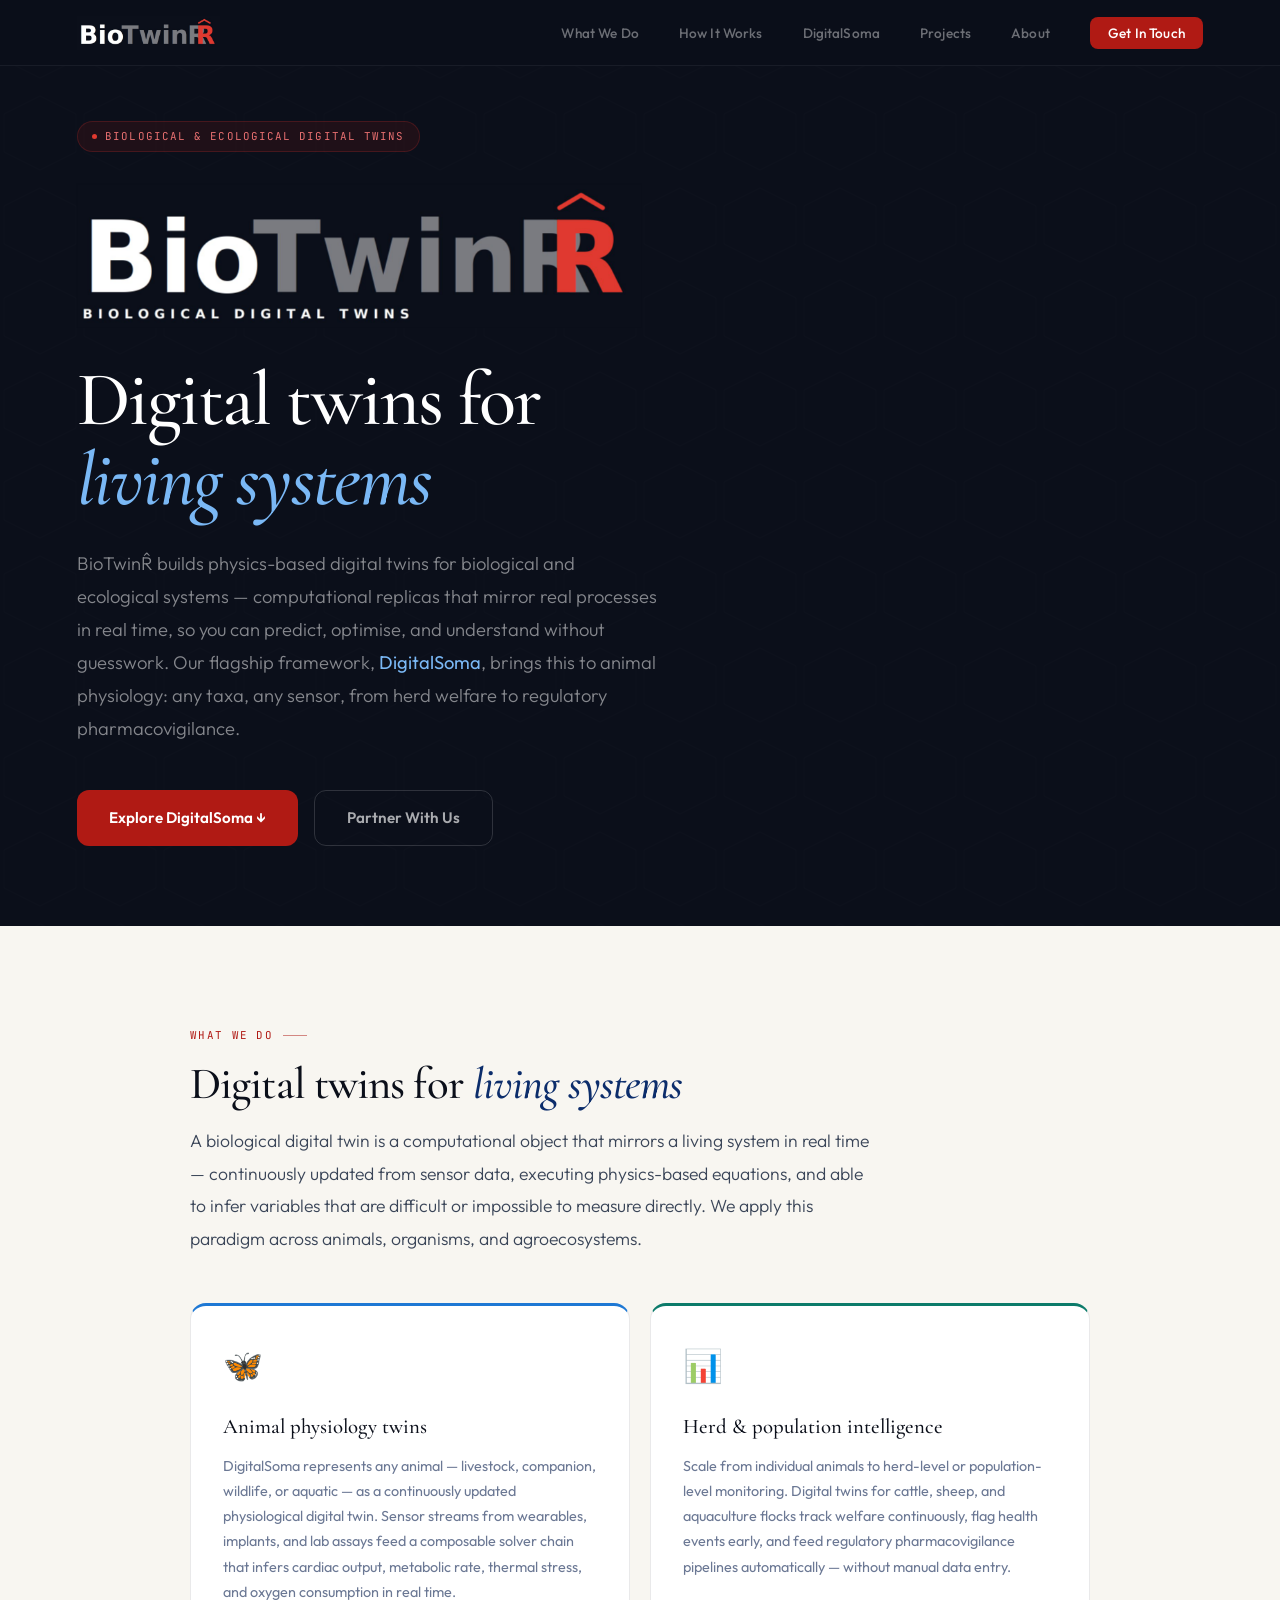
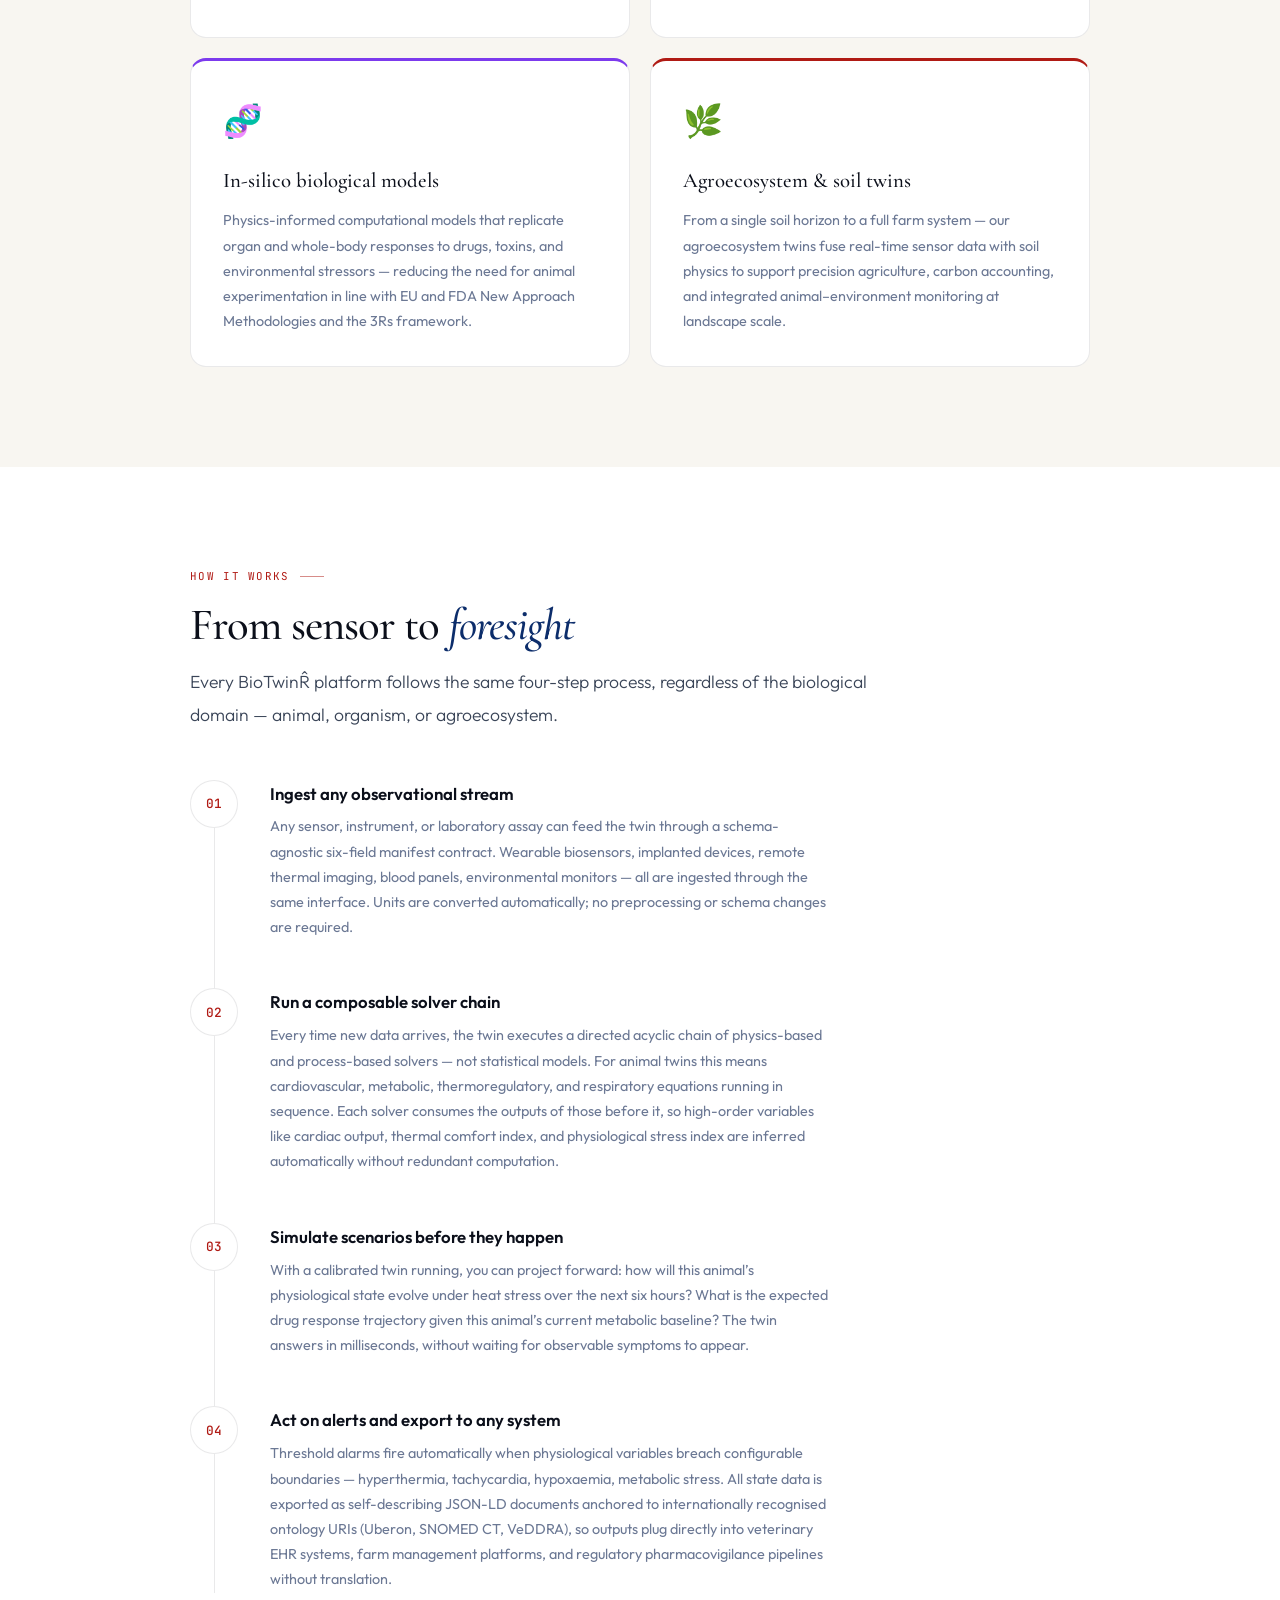
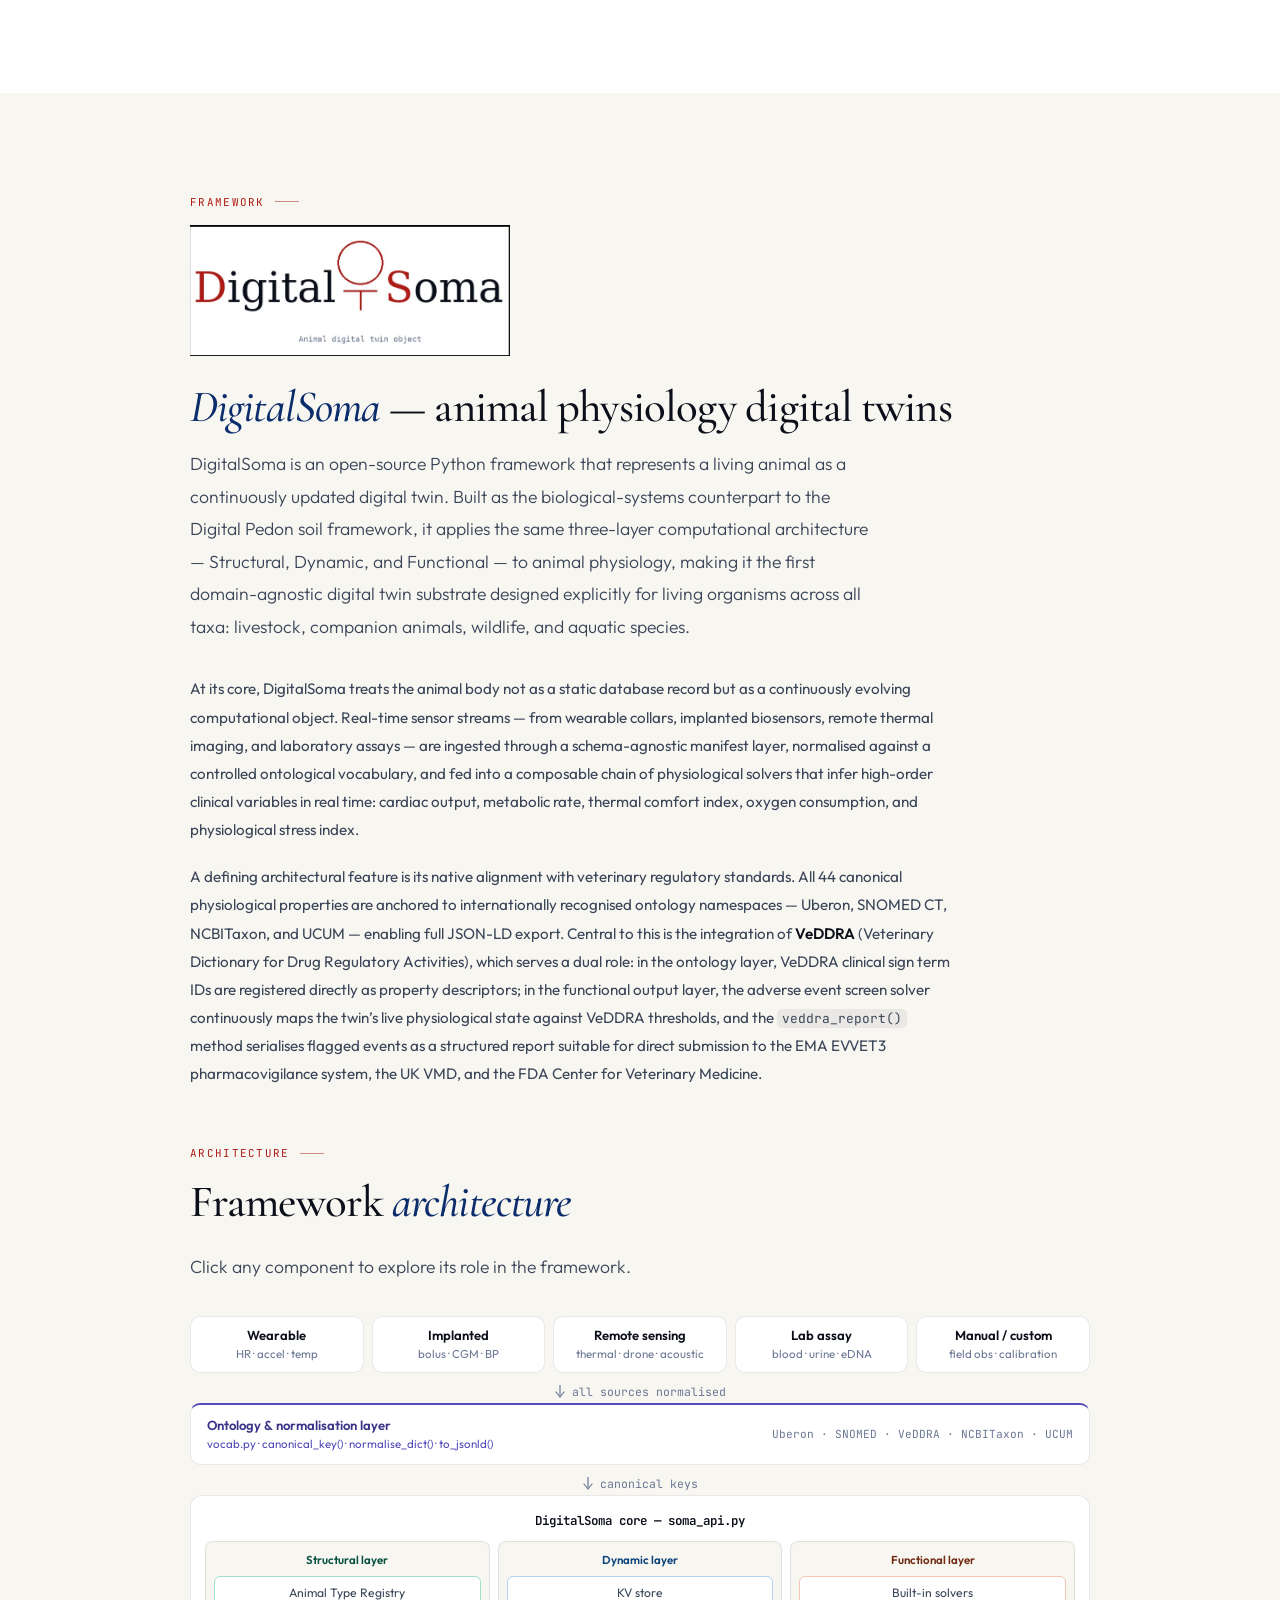
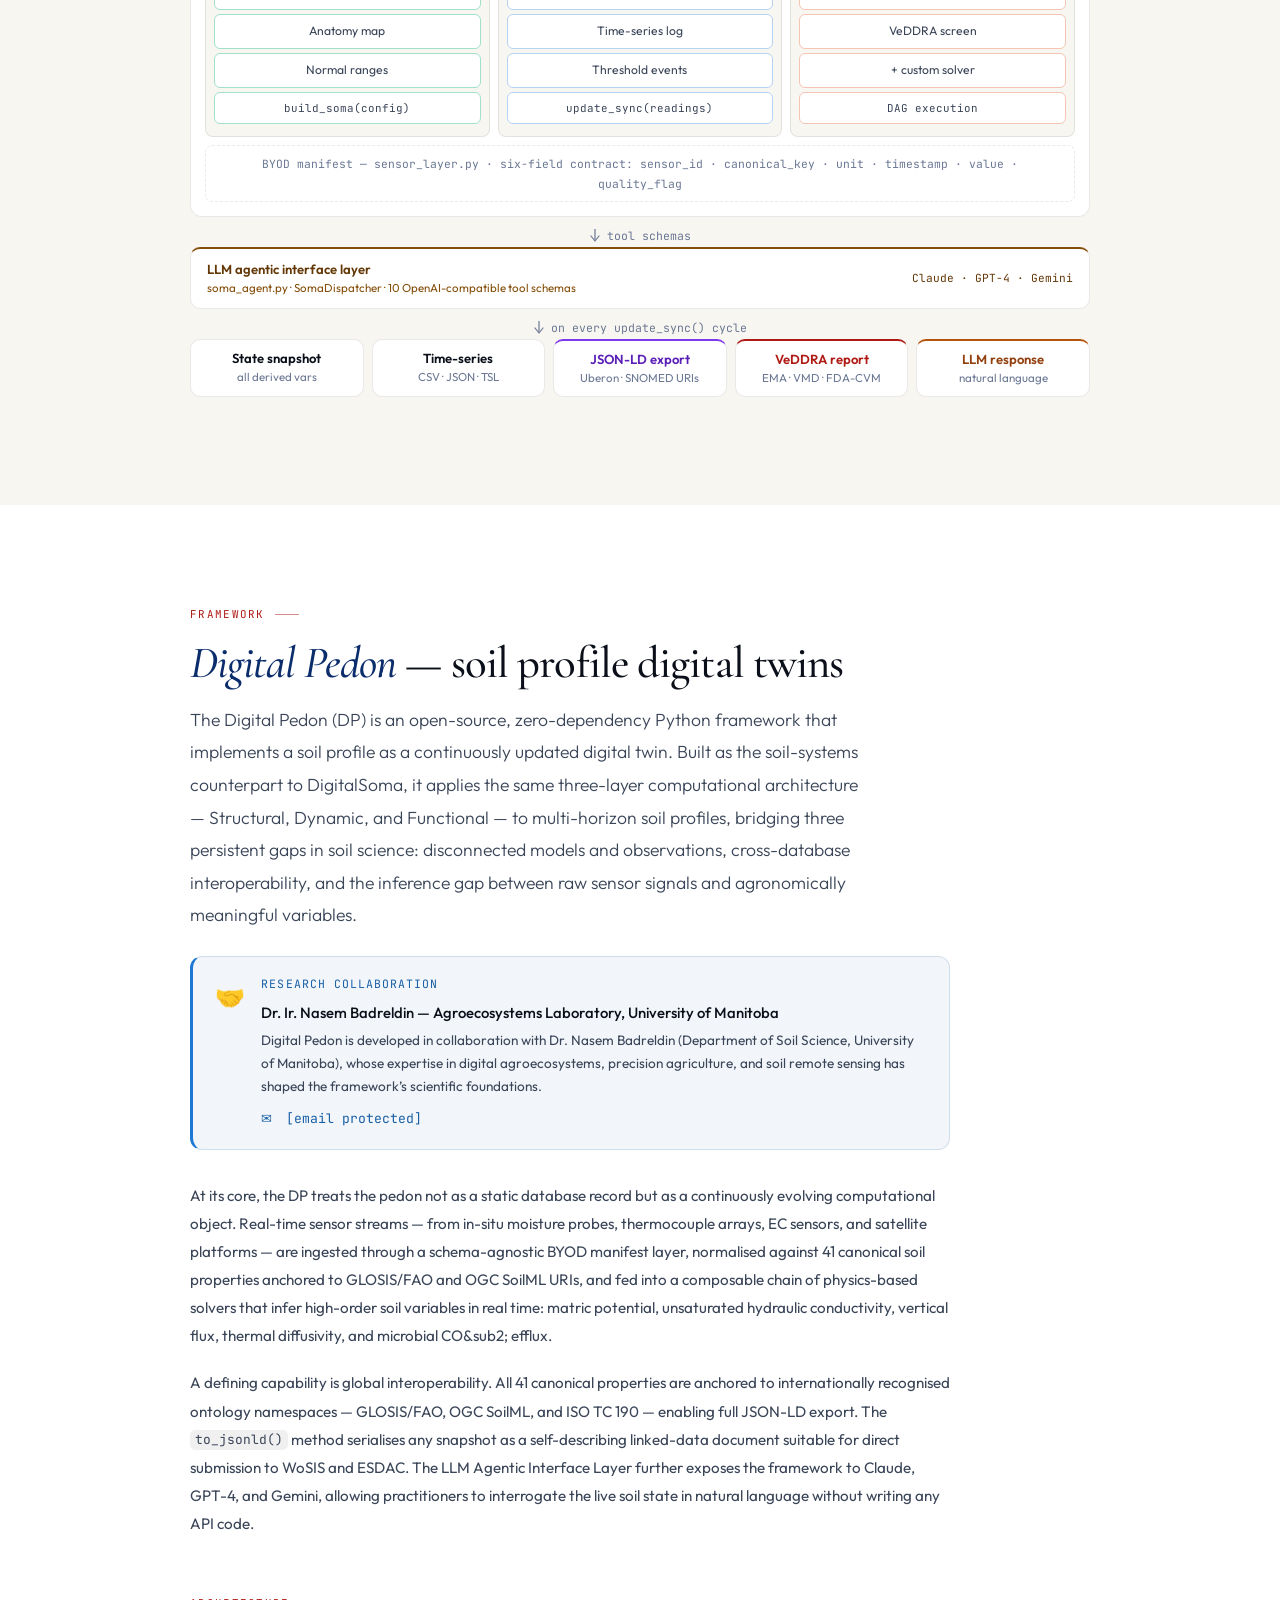
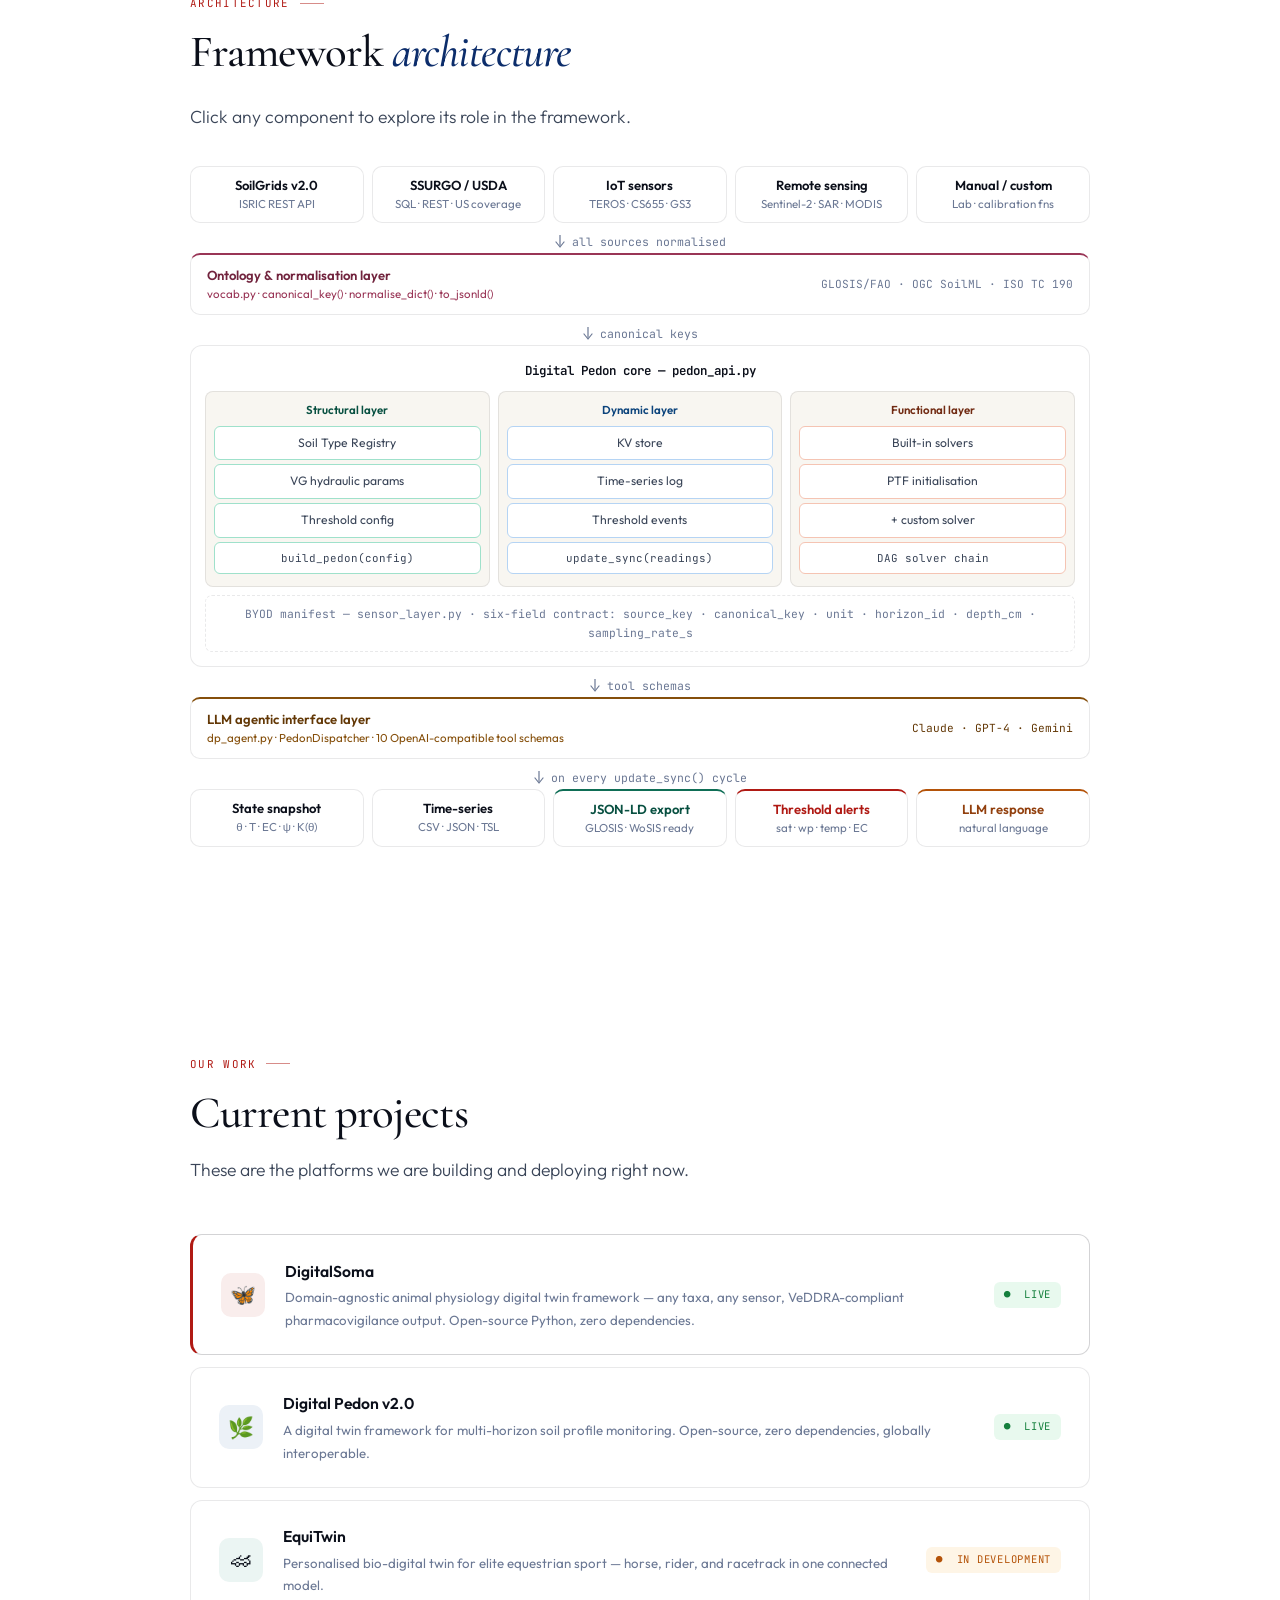
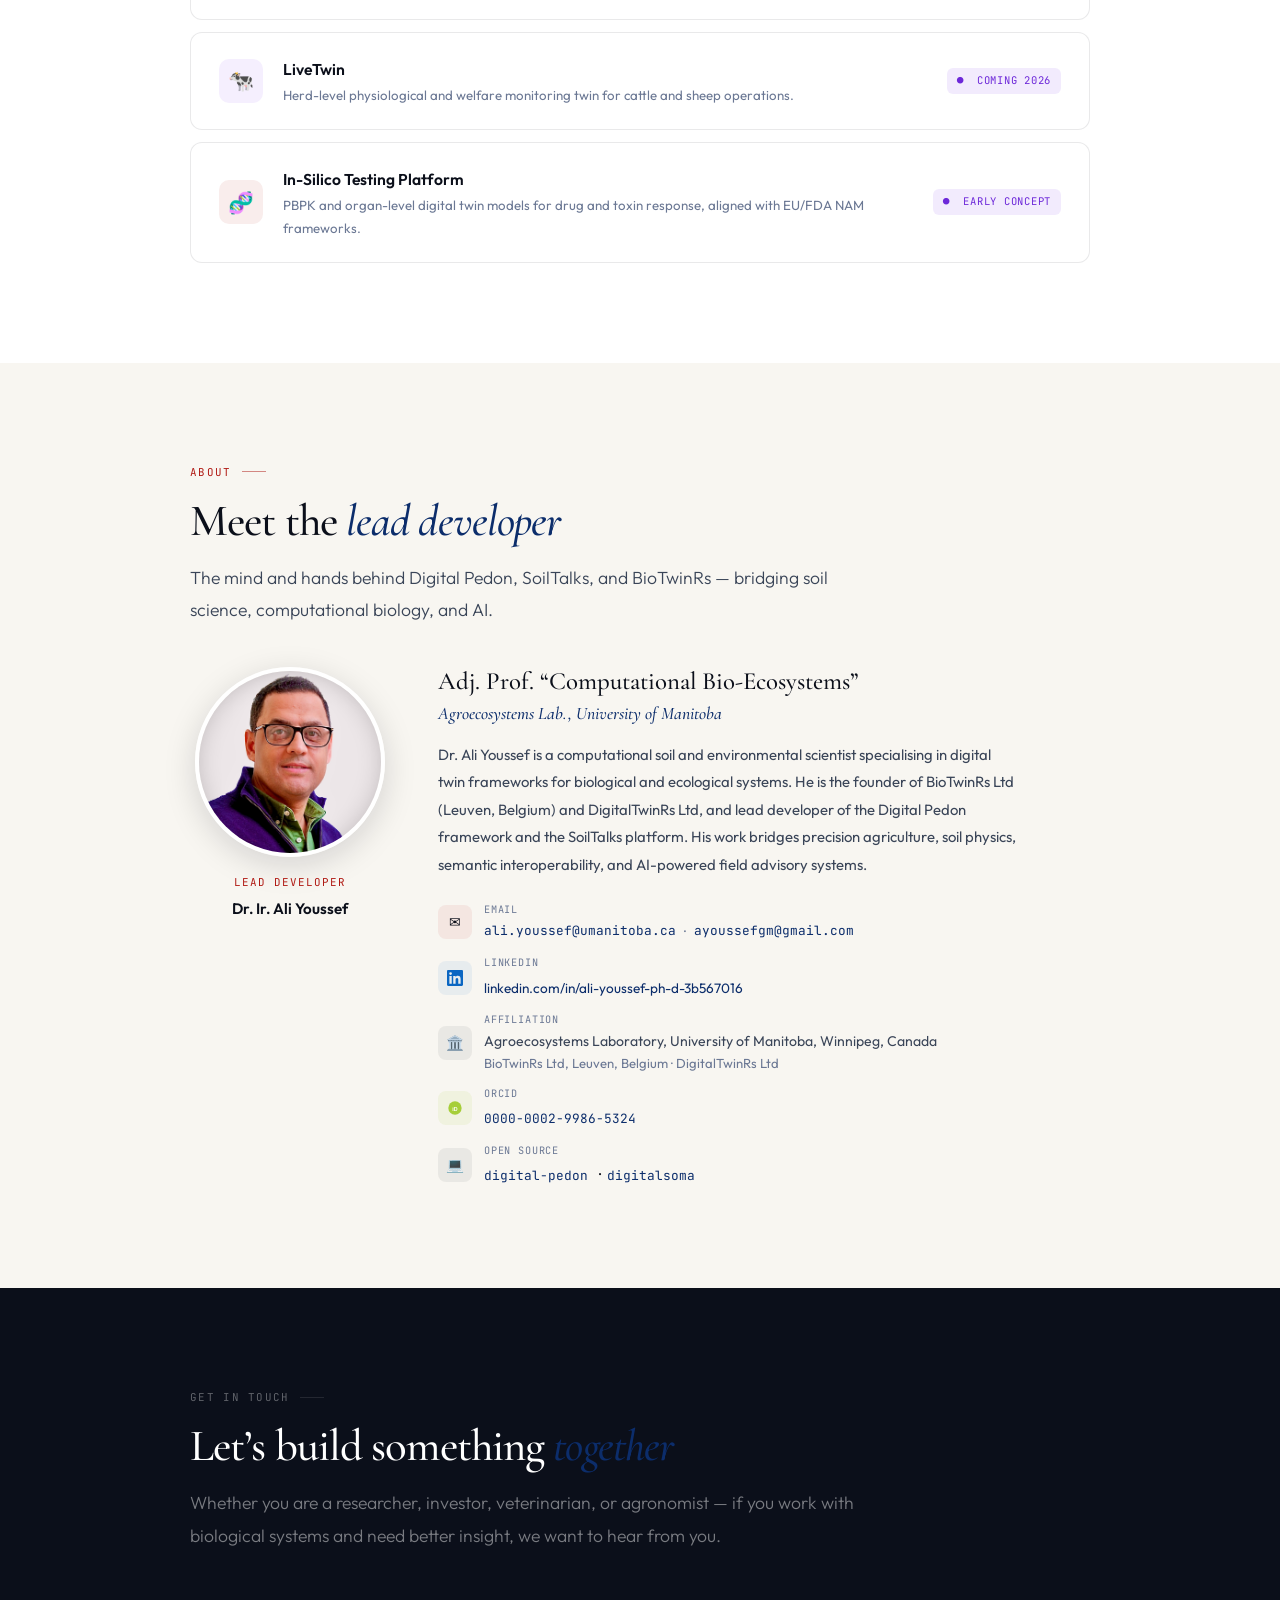
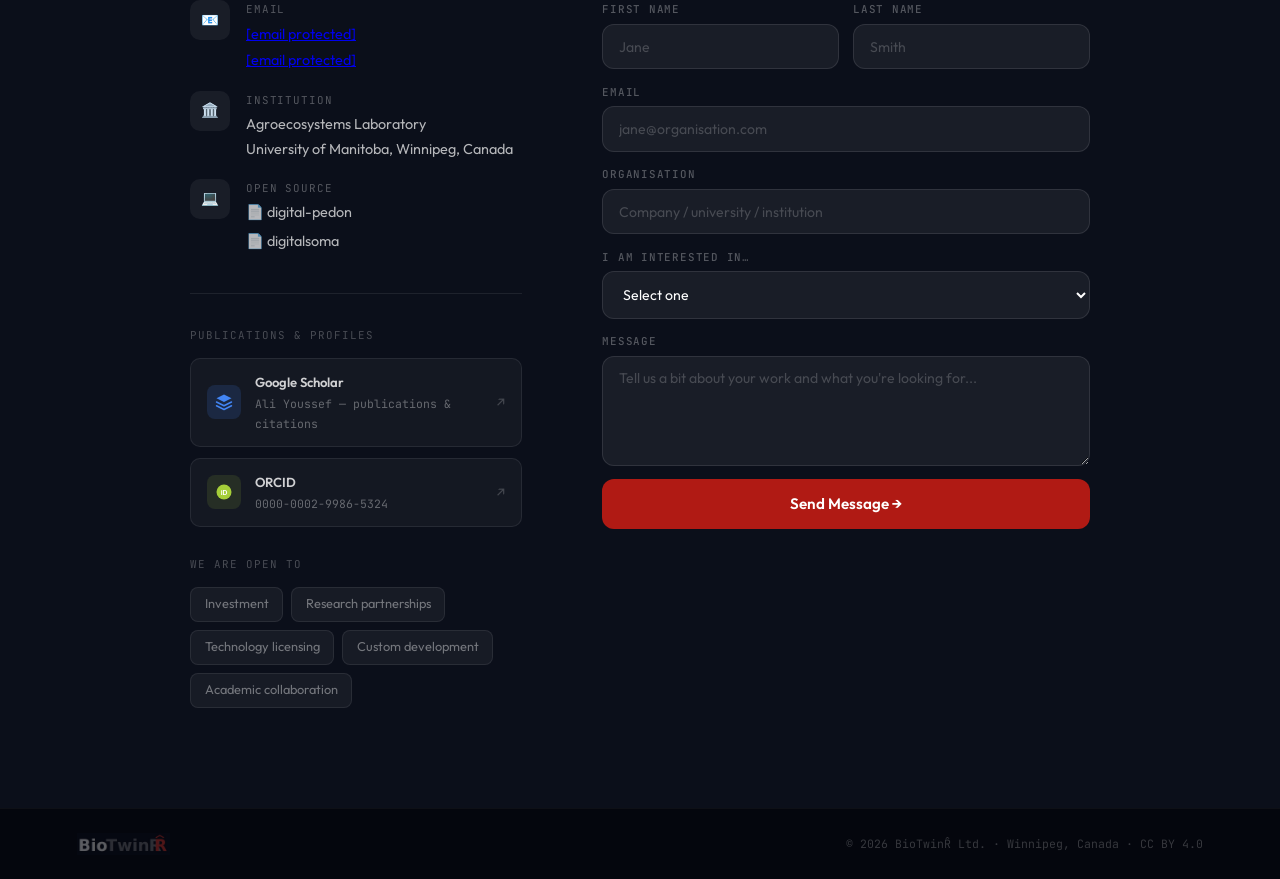
==== commit 9867b2c6: "Update fmt.Println message from 'Hello' to 'Goodbye'" ====
--- a/index.html
+++ b/index.html
@@ -249,7 +249,7 @@
 <section class="hero">
   <div class="hero-inner">
     <div class="hero-kicker"><span class="hero-kicker-dot"></span>Biological &amp; Ecological Digital Twins</div>
-    <img src="[data-uri]" alt="BioTwinR" style="height:216px;width:auto;display:block;margin-bottom:2rem;opacity:0;animation:up .7s .15s forwards;">
+    <img src="[data-uri]" alt="BioTwinR" style="height:144px;width:auto;display:block;margin-bottom:2rem;opacity:0;animation:up .7s .15s forwards;">
     <h1>Digital twins for<br><em>living systems</em></h1>
     <p class="hero-body">BioTwinR&#770; builds physics-based digital twins for biological and ecological systems &mdash; computational replicas that mirror real processes in real time, so you can predict, optimise, and understand without guesswork. Our flagship framework, <strong style="color:#7ab8f5;font-weight:400;">DigitalSoma</strong>, brings this to animal physiology: any taxa, any sensor, from herd welfare to regulatory pharmacovigilance.</p>
     <div class="hero-ctas">
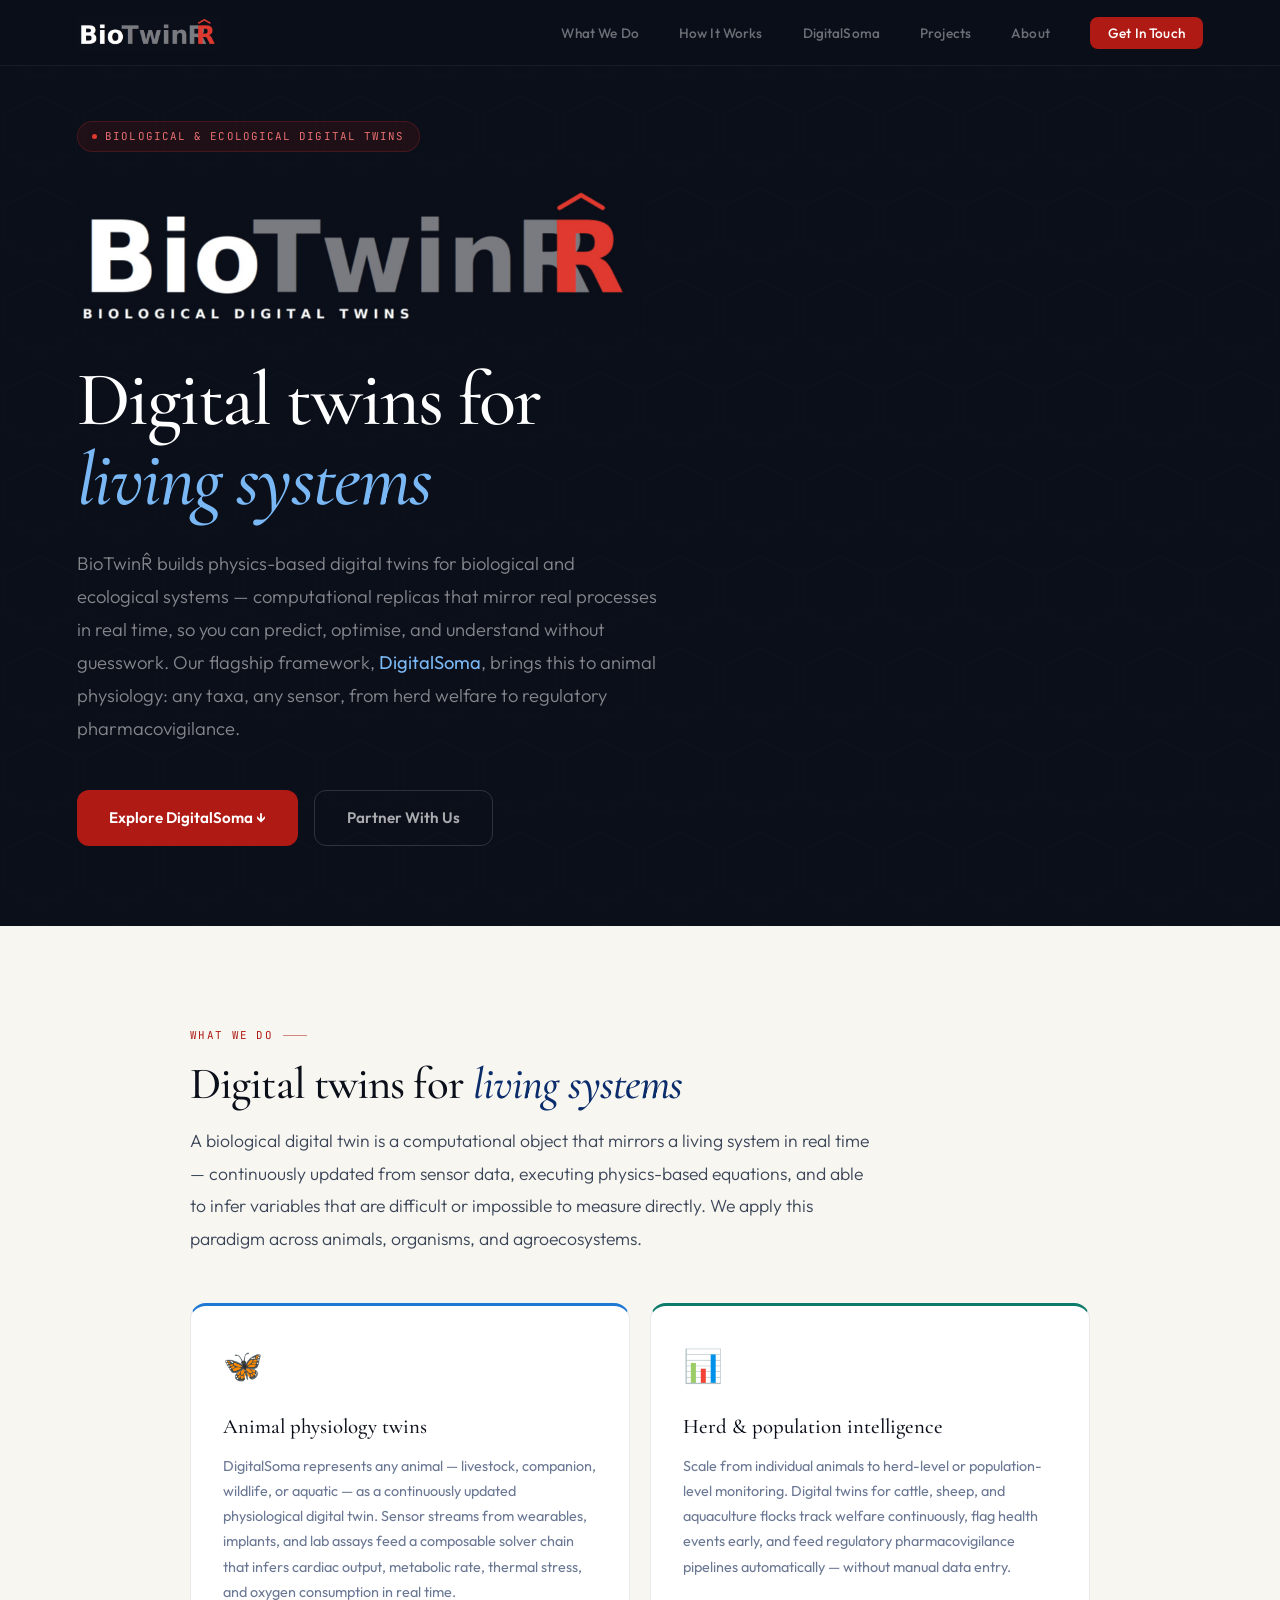
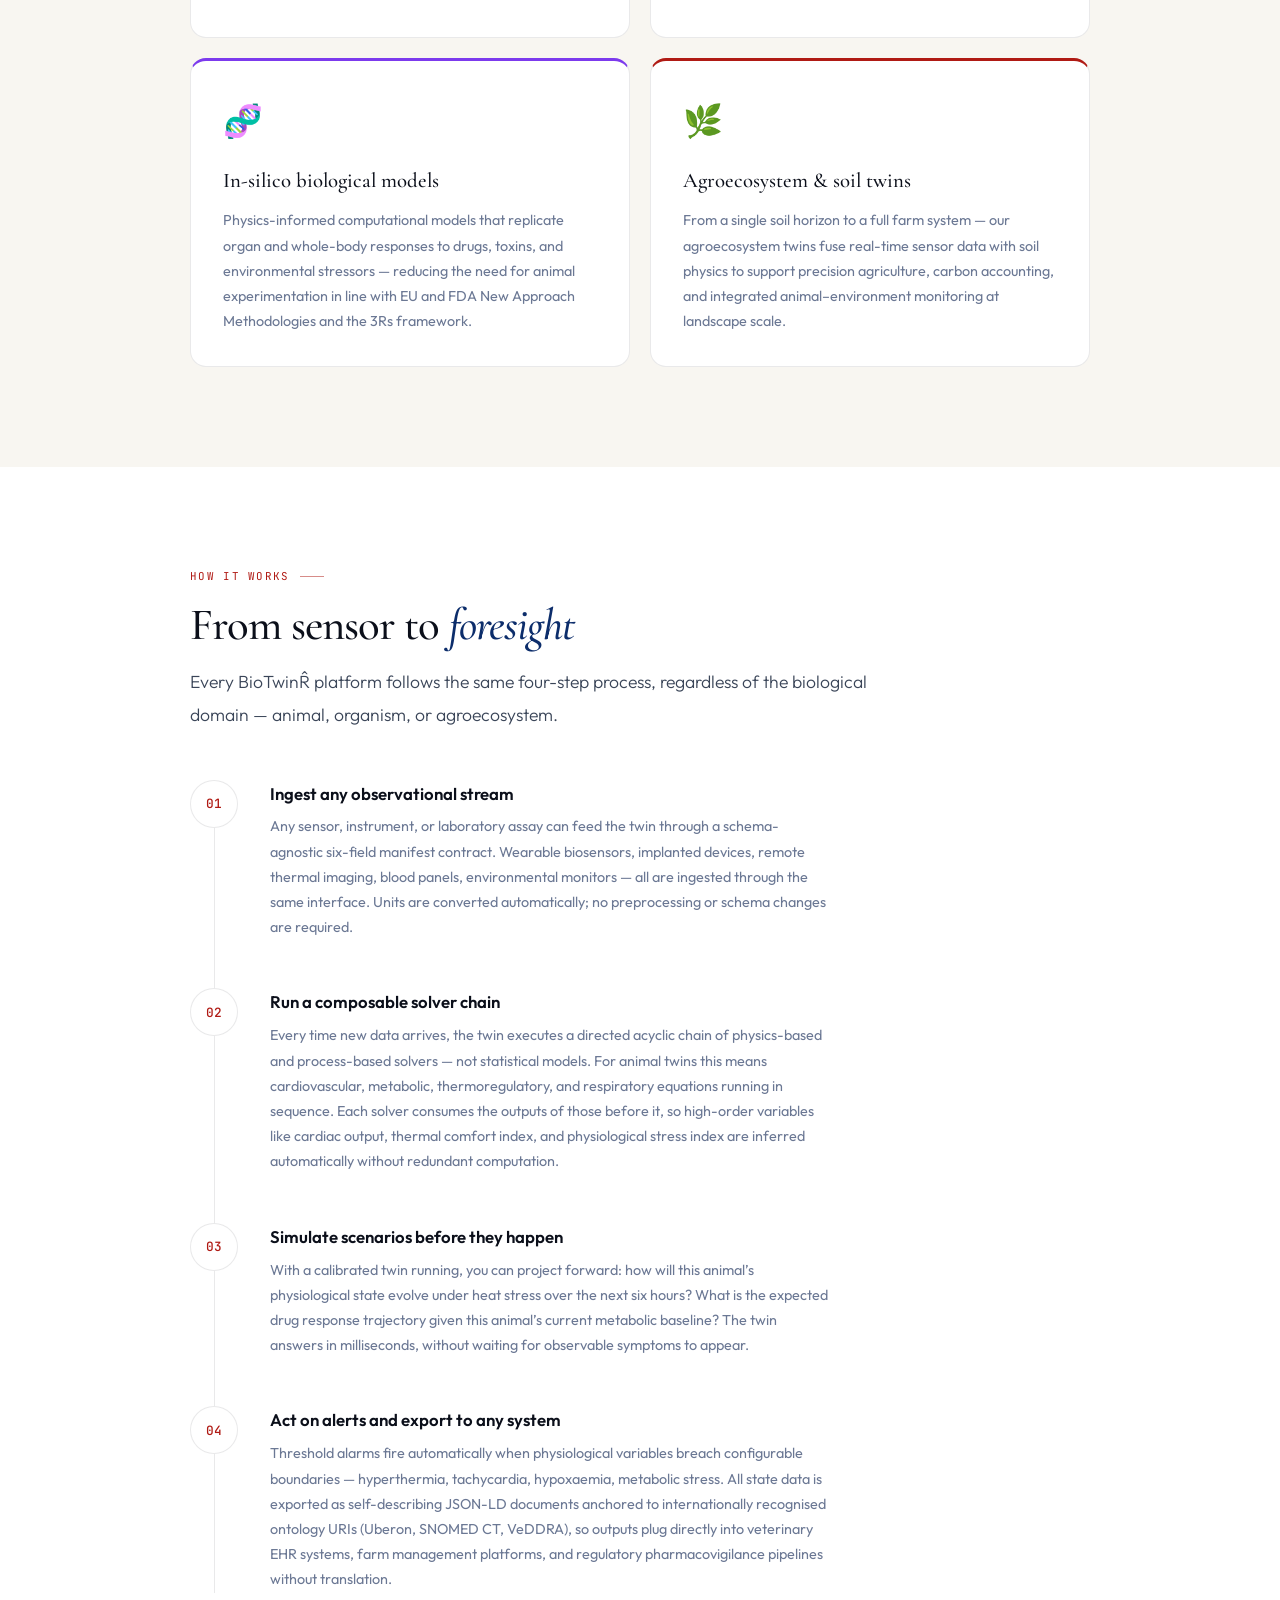
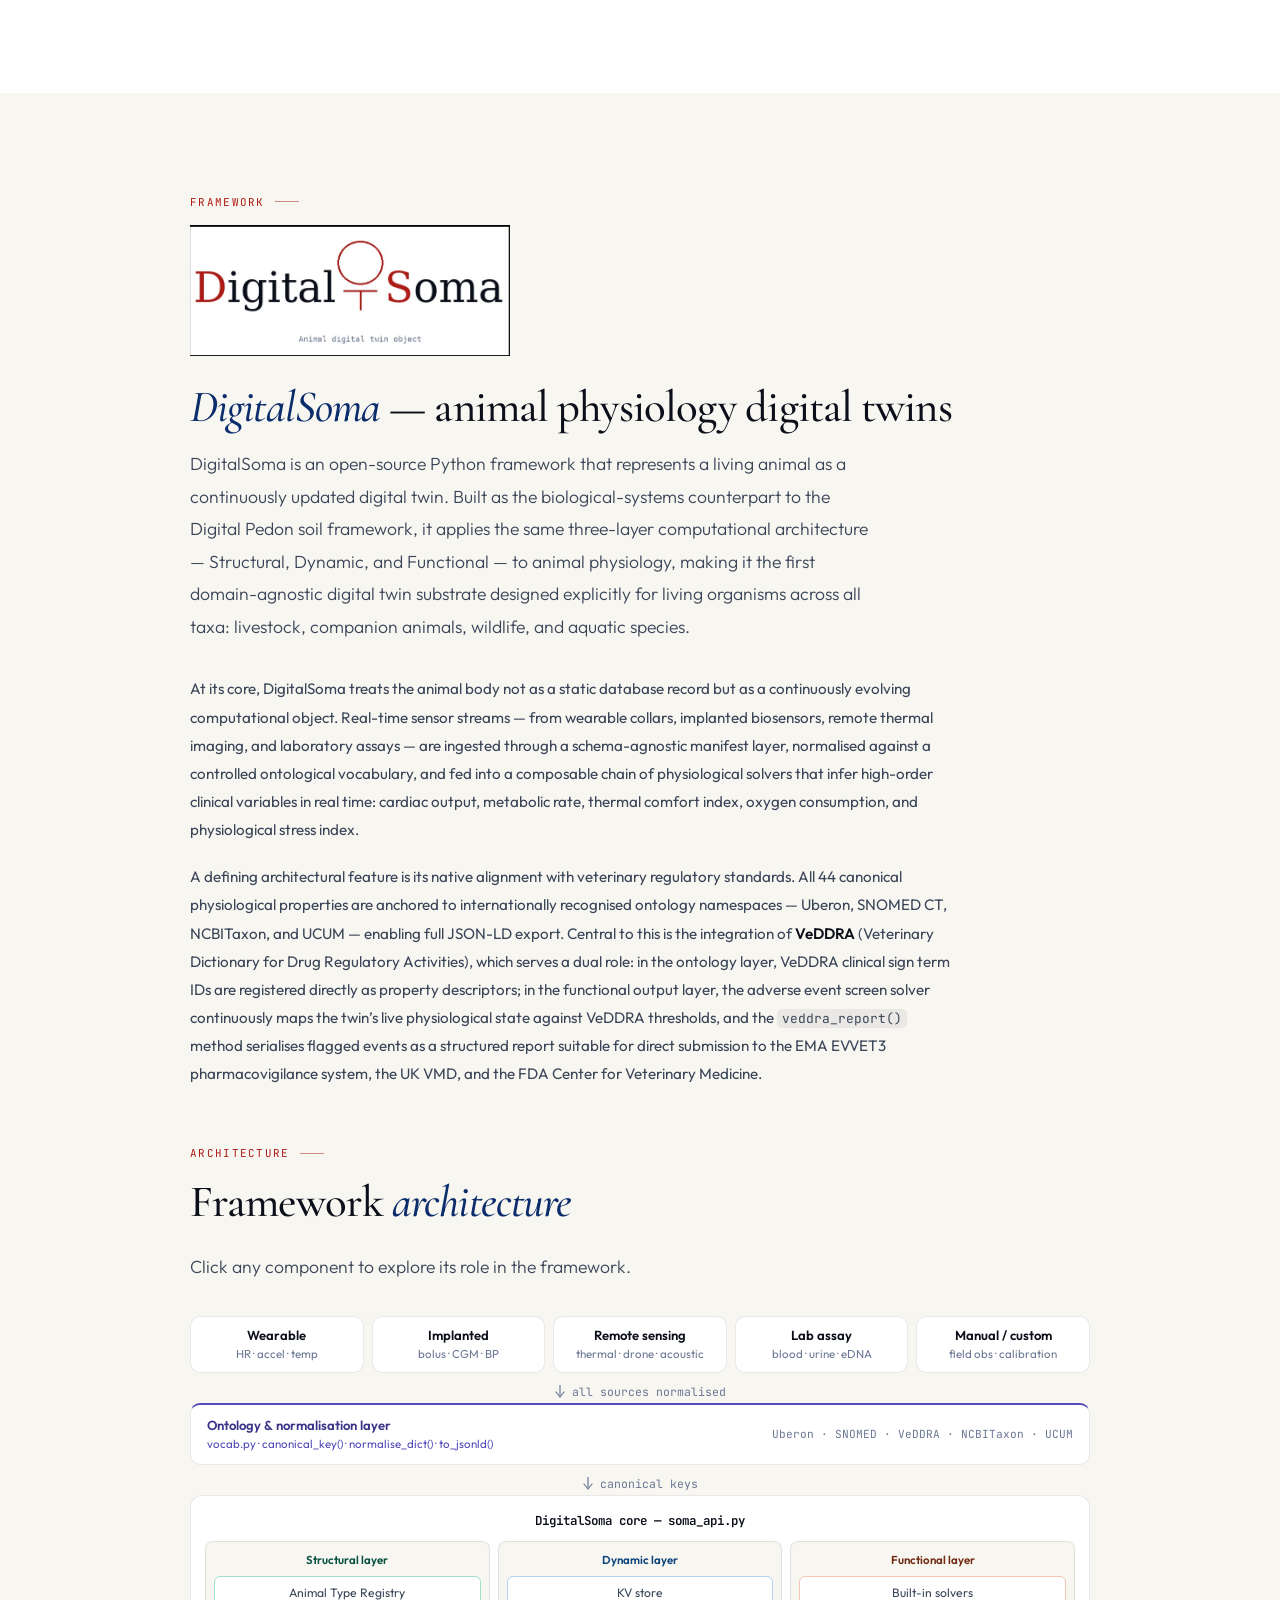
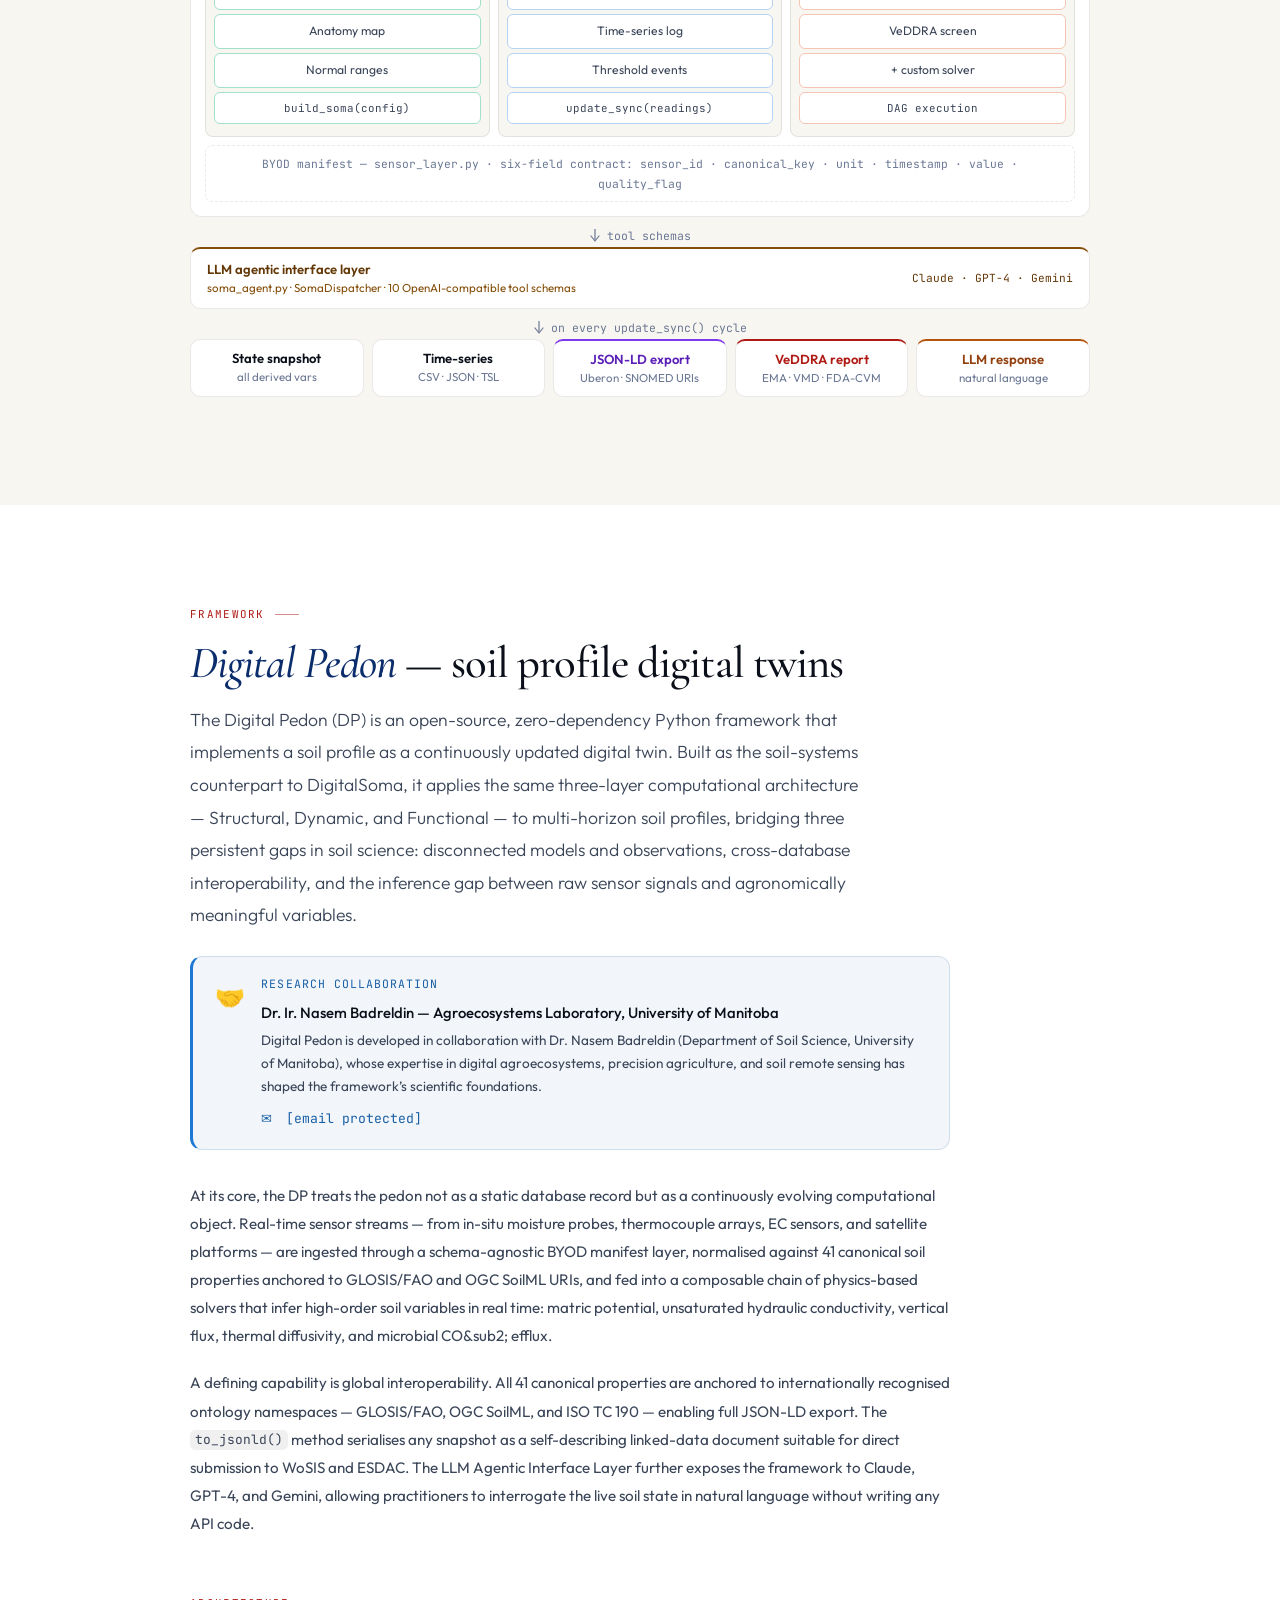
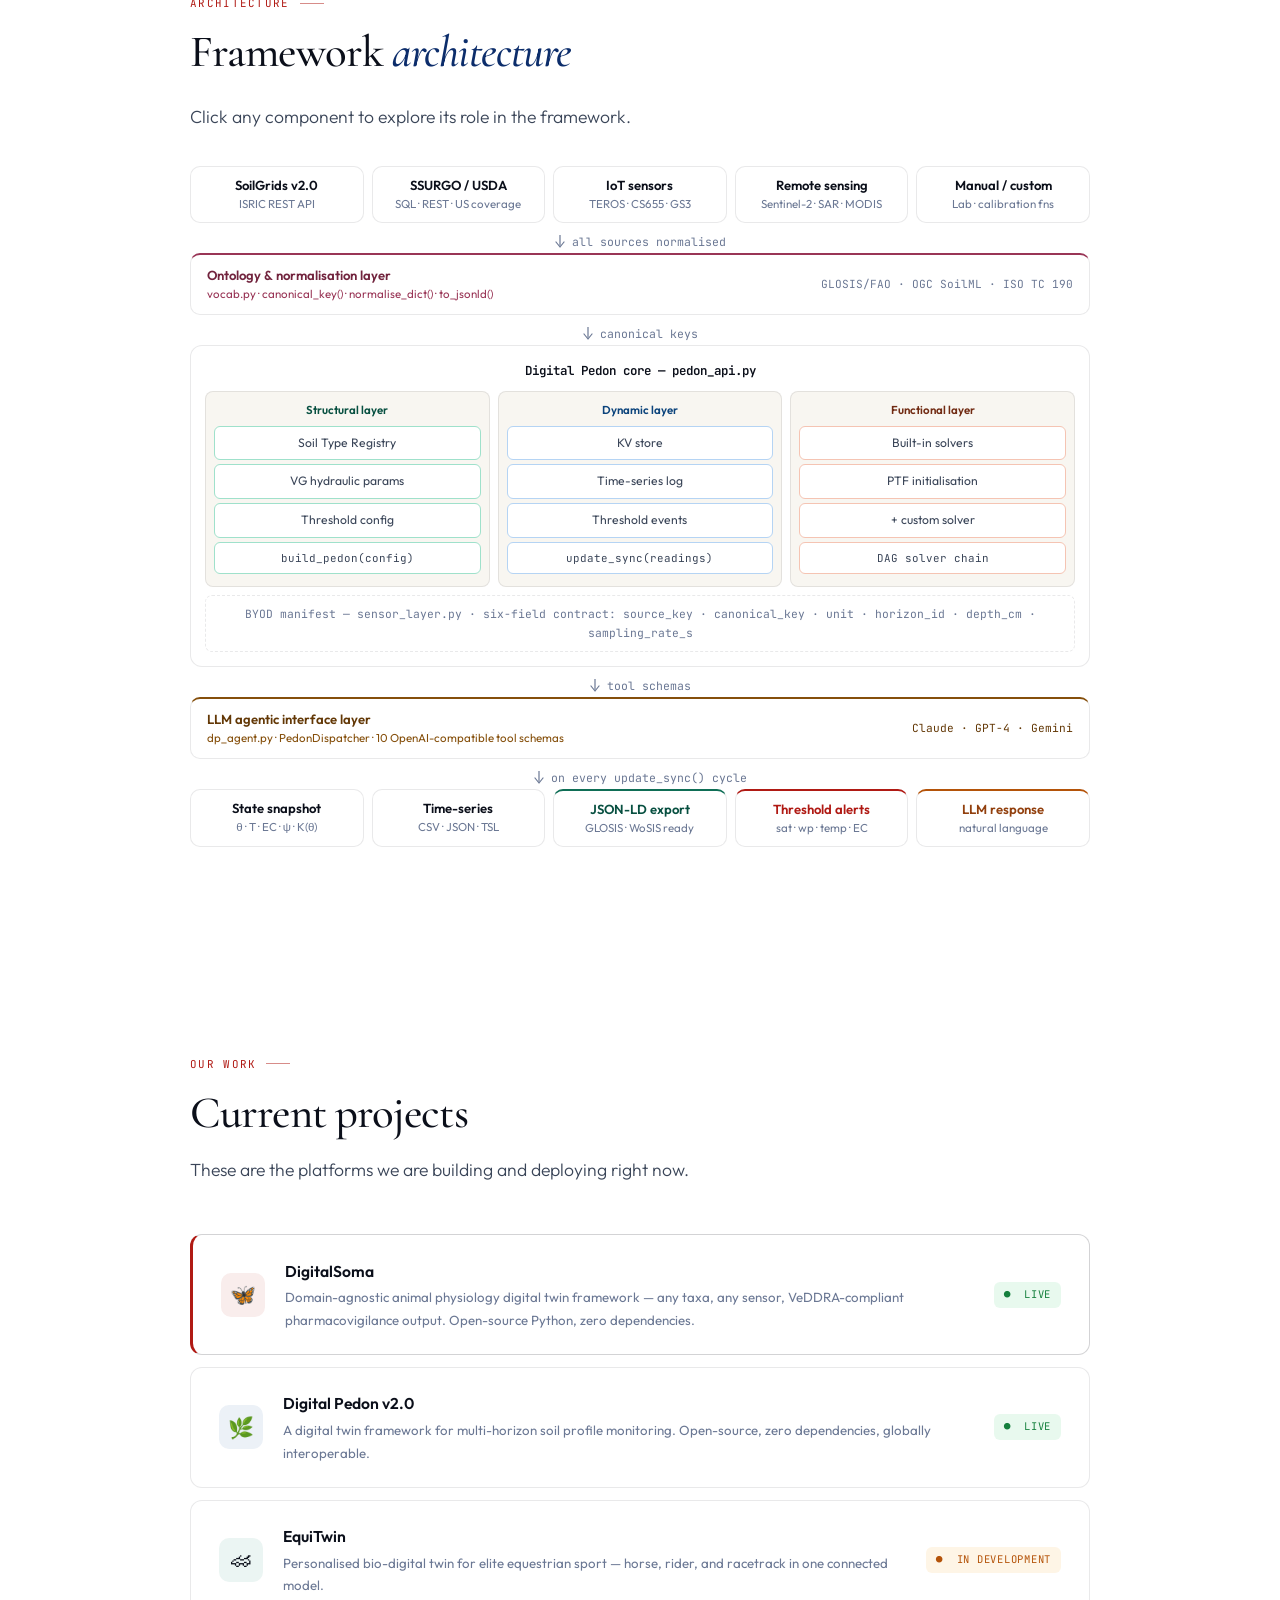
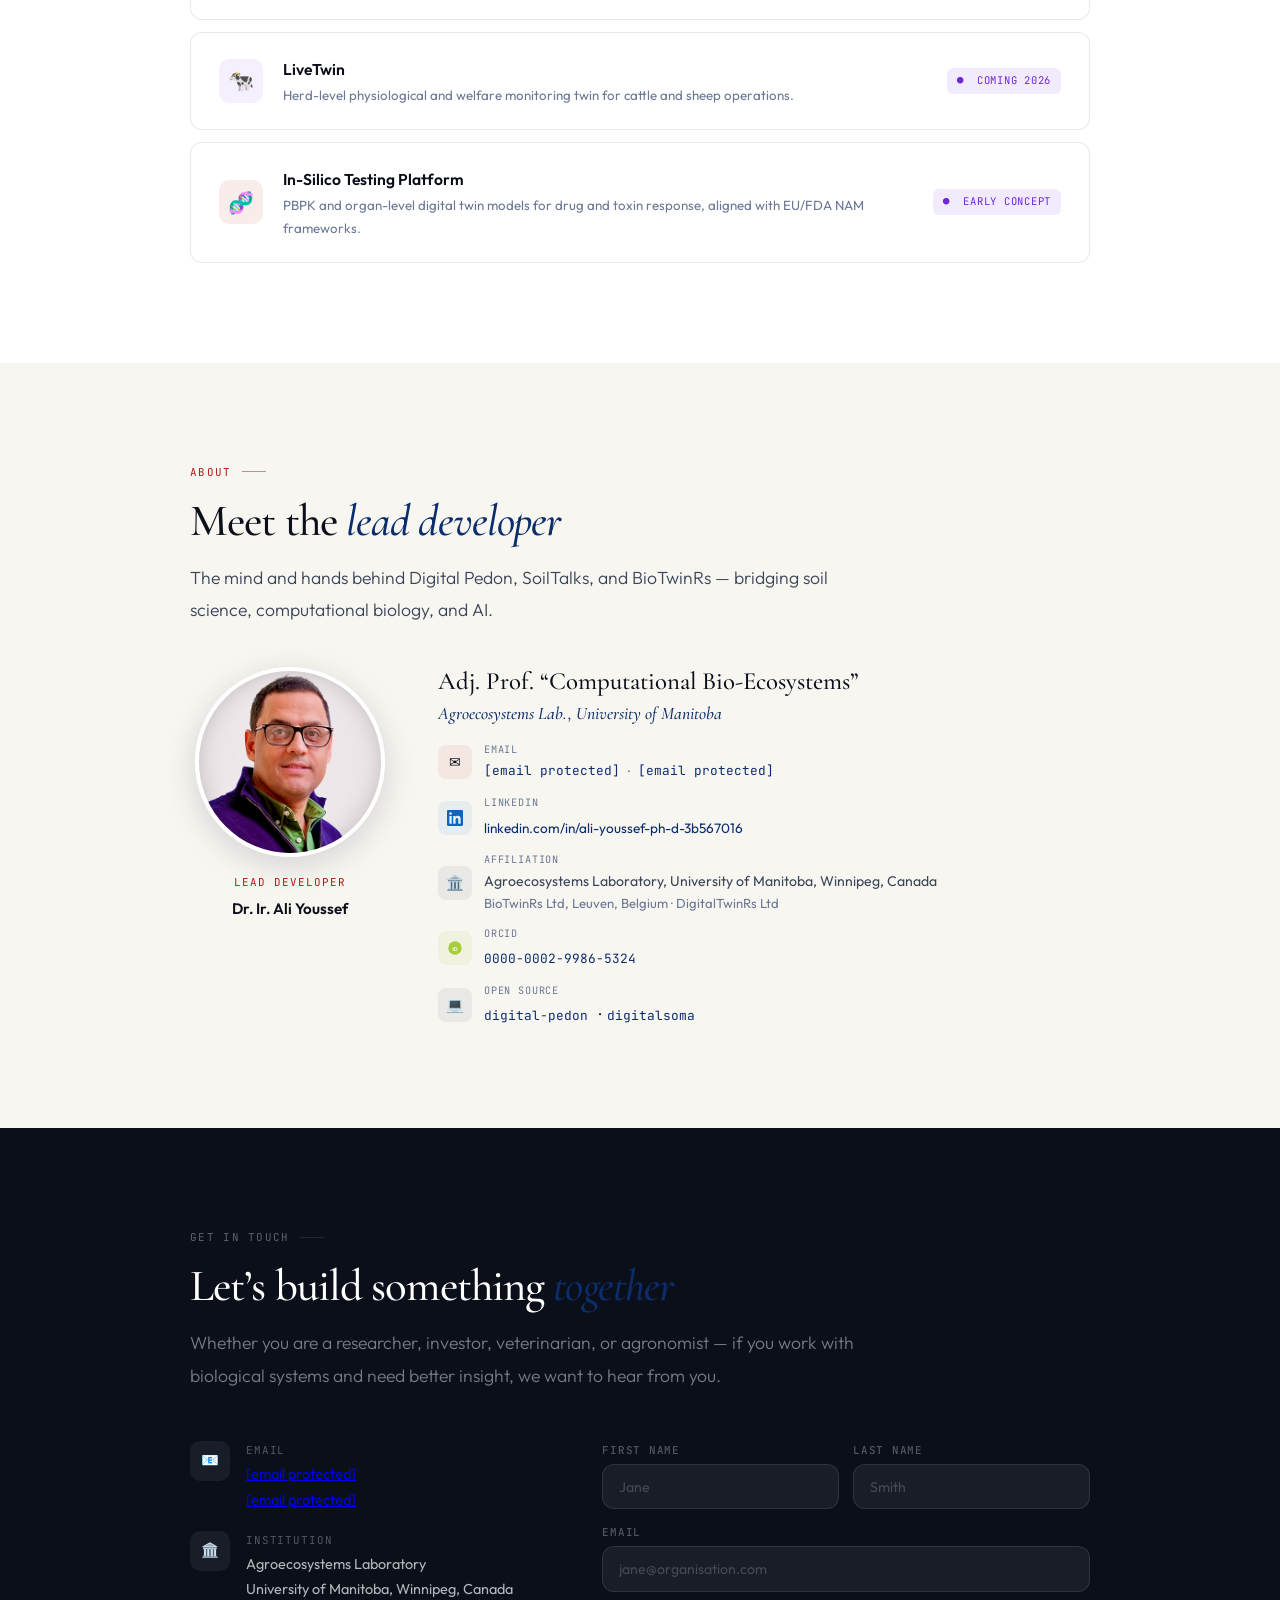
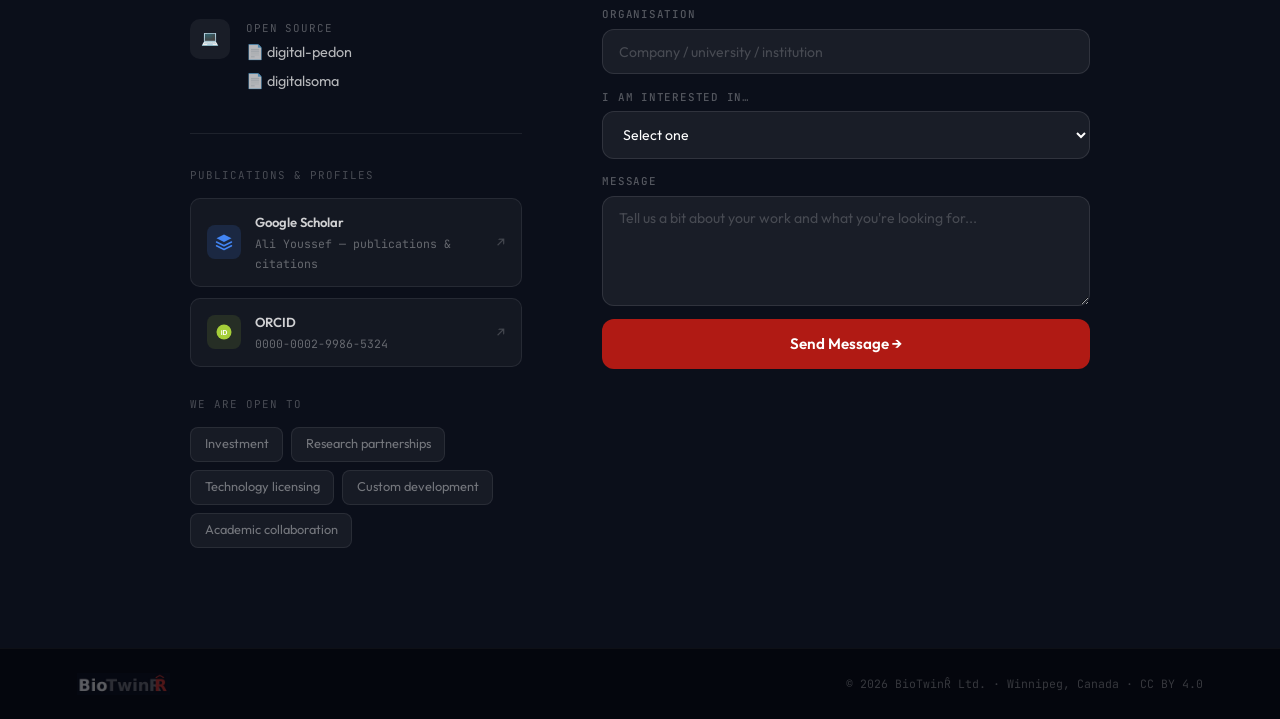
==== commit c0099fb0: "Remove biography and update email links Removed the biography paragraph of Dr. Ali Youssef and updat" ====
--- a/index.html
+++ b/index.html
@@ -614,10 +614,6 @@
           <span style="font-size:1.1rem;color:var(--navy);font-style:italic;">Agroecosystems Lab., University of Manitoba</span>
         </div>
 
-        <p style="font-size:.93rem;color:var(--ink-mid);line-height:1.85;max-width:580px;margin-bottom:1.4rem;">
-          Dr. Ali Youssef is a computational soil and environmental scientist specialising in digital twin frameworks for biological and ecological systems. He is the founder of BioTwinRs Ltd (Leuven, Belgium) and DigitalTwinRs Ltd, and lead developer of the Digital Pedon framework and the SoilTalks platform. His work bridges precision agriculture, soil physics, semantic interoperability, and AI-powered field advisory systems.
-        </p>
-
         <!-- Contact cards -->
         <div style="display:flex;flex-direction:column;gap:.65rem;">
 
@@ -626,9 +622,9 @@
             <div>
               <div style="font-size:.64rem;font-family:var(--f-mono);text-transform:uppercase;letter-spacing:.08em;color:var(--ink-soft);margin-bottom:2px;">Email</div>
               <div style="font-size:.88rem;display:flex;flex-wrap:wrap;gap:.5rem;">
-                <a href="mailto:ali.youssef@umanitoba.ca" style="color:var(--navy);text-decoration:none;font-family:var(--f-mono);font-size:.8rem;" onmouseover="this.style.color='var(--red)'" onmouseout="this.style.color='var(--navy)'">ali.youssef@umanitoba.ca</a>
+                <a href="/cdn-cgi/l/email-protection#ea8b8683c493859f99998f8caa9f878b84839e85888bc4898b" style="color:var(--navy);text-decoration:none;font-family:var(--f-mono);font-size:.8rem;" onmouseover="this.style.color='var(--red)'" onmouseout="this.style.color='var(--navy)'"><span class="__cf_email__" data-cfemail="b1d0ddd89fc8dec4c2c2d4d7f1c4dcd0dfd8c5ded3d09fd2d0">[email&#160;protected]</span></a>
                 <span style="color:var(--ink-soft);">&middot;</span>
-                <a href="mailto:ayoussefgm@gmail.com" style="color:var(--navy);text-decoration:none;font-family:var(--f-mono);font-size:.8rem;" onmouseover="this.style.color='var(--red)'" onmouseout="this.style.color='var(--navy)'">ayoussefgm@gmail.com</a>
+                <a href="/cdn-cgi/l/email-protection#ceafb7a1bbbdbdaba8a9a38ea9a3afa7a2e0ada1a3" style="color:var(--navy);text-decoration:none;font-family:var(--f-mono);font-size:.8rem;" onmouseover="this.style.color='var(--red)'" onmouseout="this.style.color='var(--navy)'"><span class="__cf_email__" data-cfemail="593820362c2a2a3c3f3e34193e34383035773a3634">[email&#160;protected]</span></a>
               </div>
             </div>
           </div>
@@ -776,7 +772,7 @@
 </footer>
 
 
-<script data-cfasync="false" src="/cdn-cgi/scripts/5c5dd728/cloudflare-static/email-decode.min.js"></script><script>
+<script data-cfasync="false" src="/cdn-cgi/scripts/5c5dd728/cloudflare-static/email-decode.min.js"></script><script data-cfasync="false" src="/cdn-cgi/scripts/5c5dd728/cloudflare-static/email-decode.min.js"></script><script>
 const nav = document.querySelector('nav');
 window.addEventListener('scroll', () => nav.style.boxShadow =
 window.scrollY > 10 ? '0 4px 24px rgba(11,15,26,.45)' : 'none');
@@ -883,15 +879,4 @@
       panel.style.display='none';
       return;
     }
-    dpActive=id;
-    document.querySelectorAll('.dp-active').forEach(function(e){e.classList.remove('dp-active');});
-    el.classList.add('dp-active');
-    document.getElementById('dp-detail-title').innerHTML=d.t;
-    document.getElementById('dp-detail-body').innerHTML=d.b;
-    panel.style.display='block';
-    panel.scrollIntoView({behavior:'smooth',block:'nearest'});
-  });
-});
-})();
-</script>
-
+    dpAc
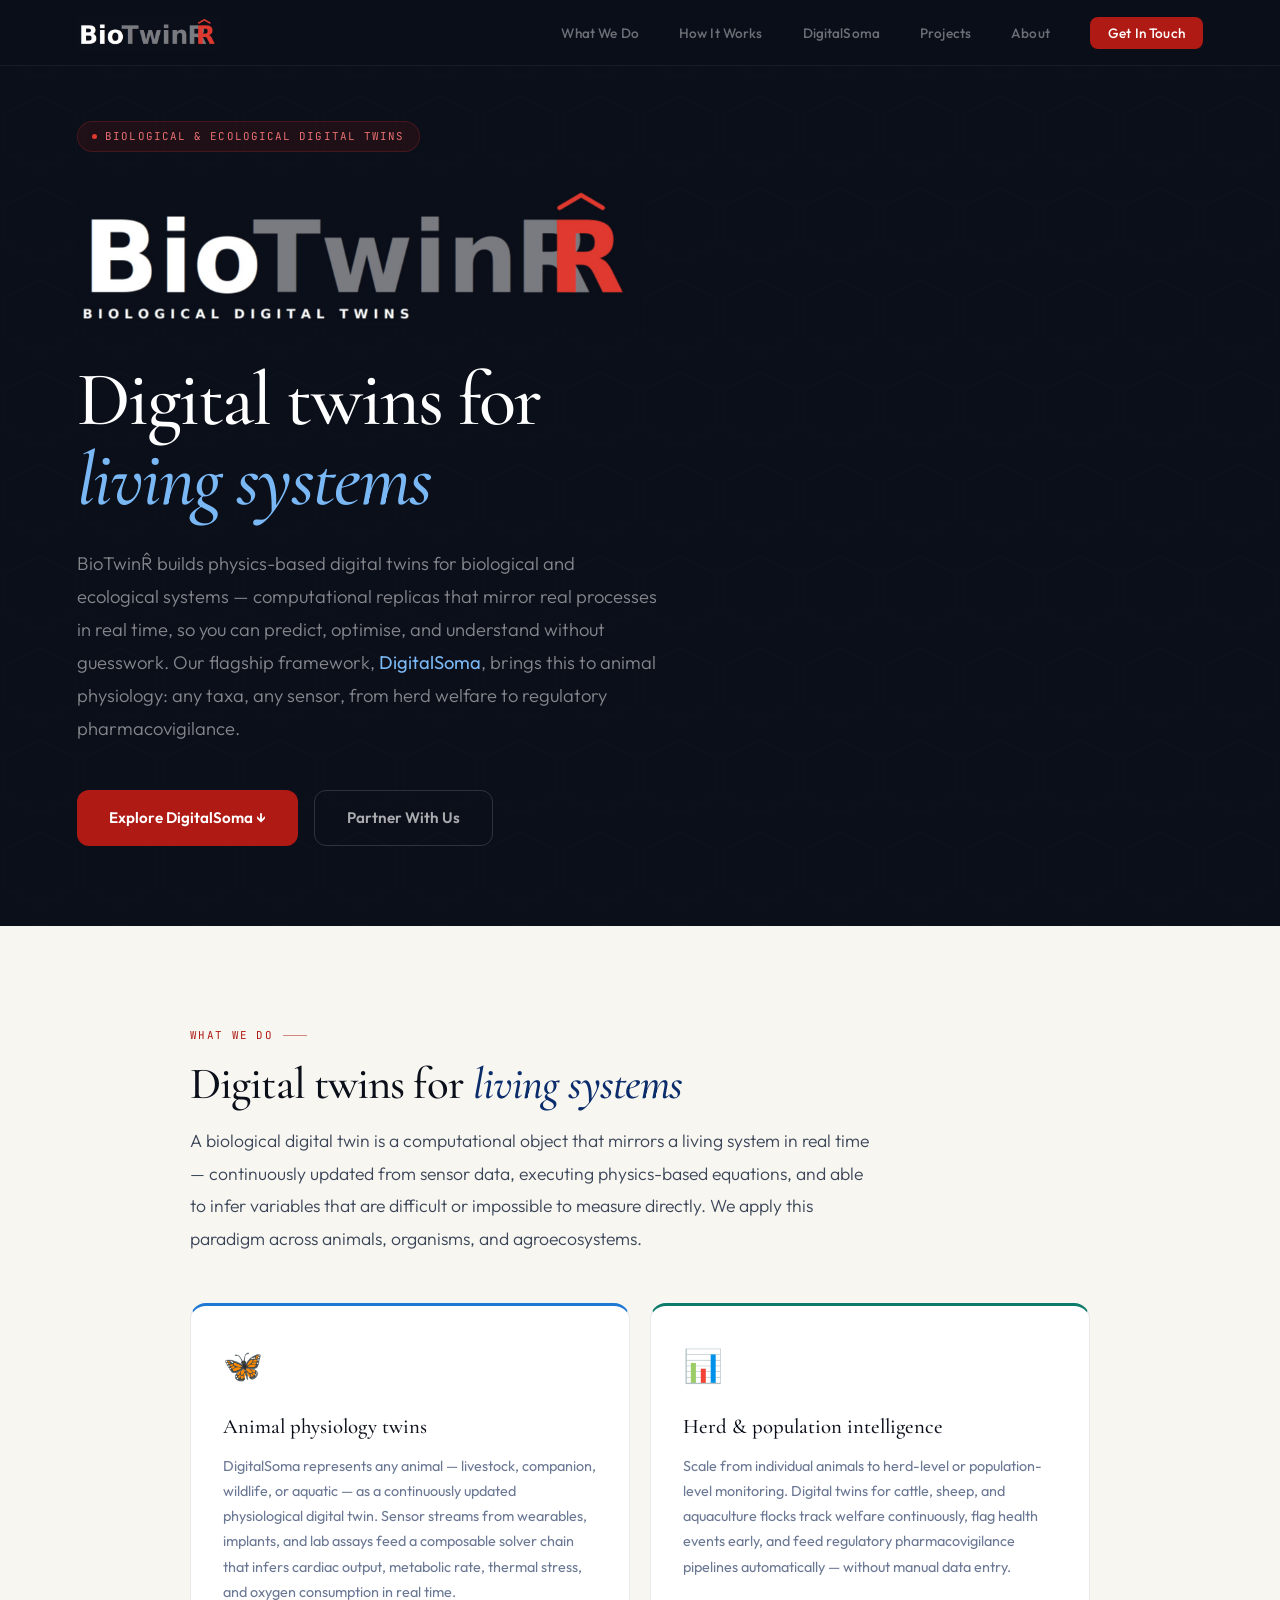
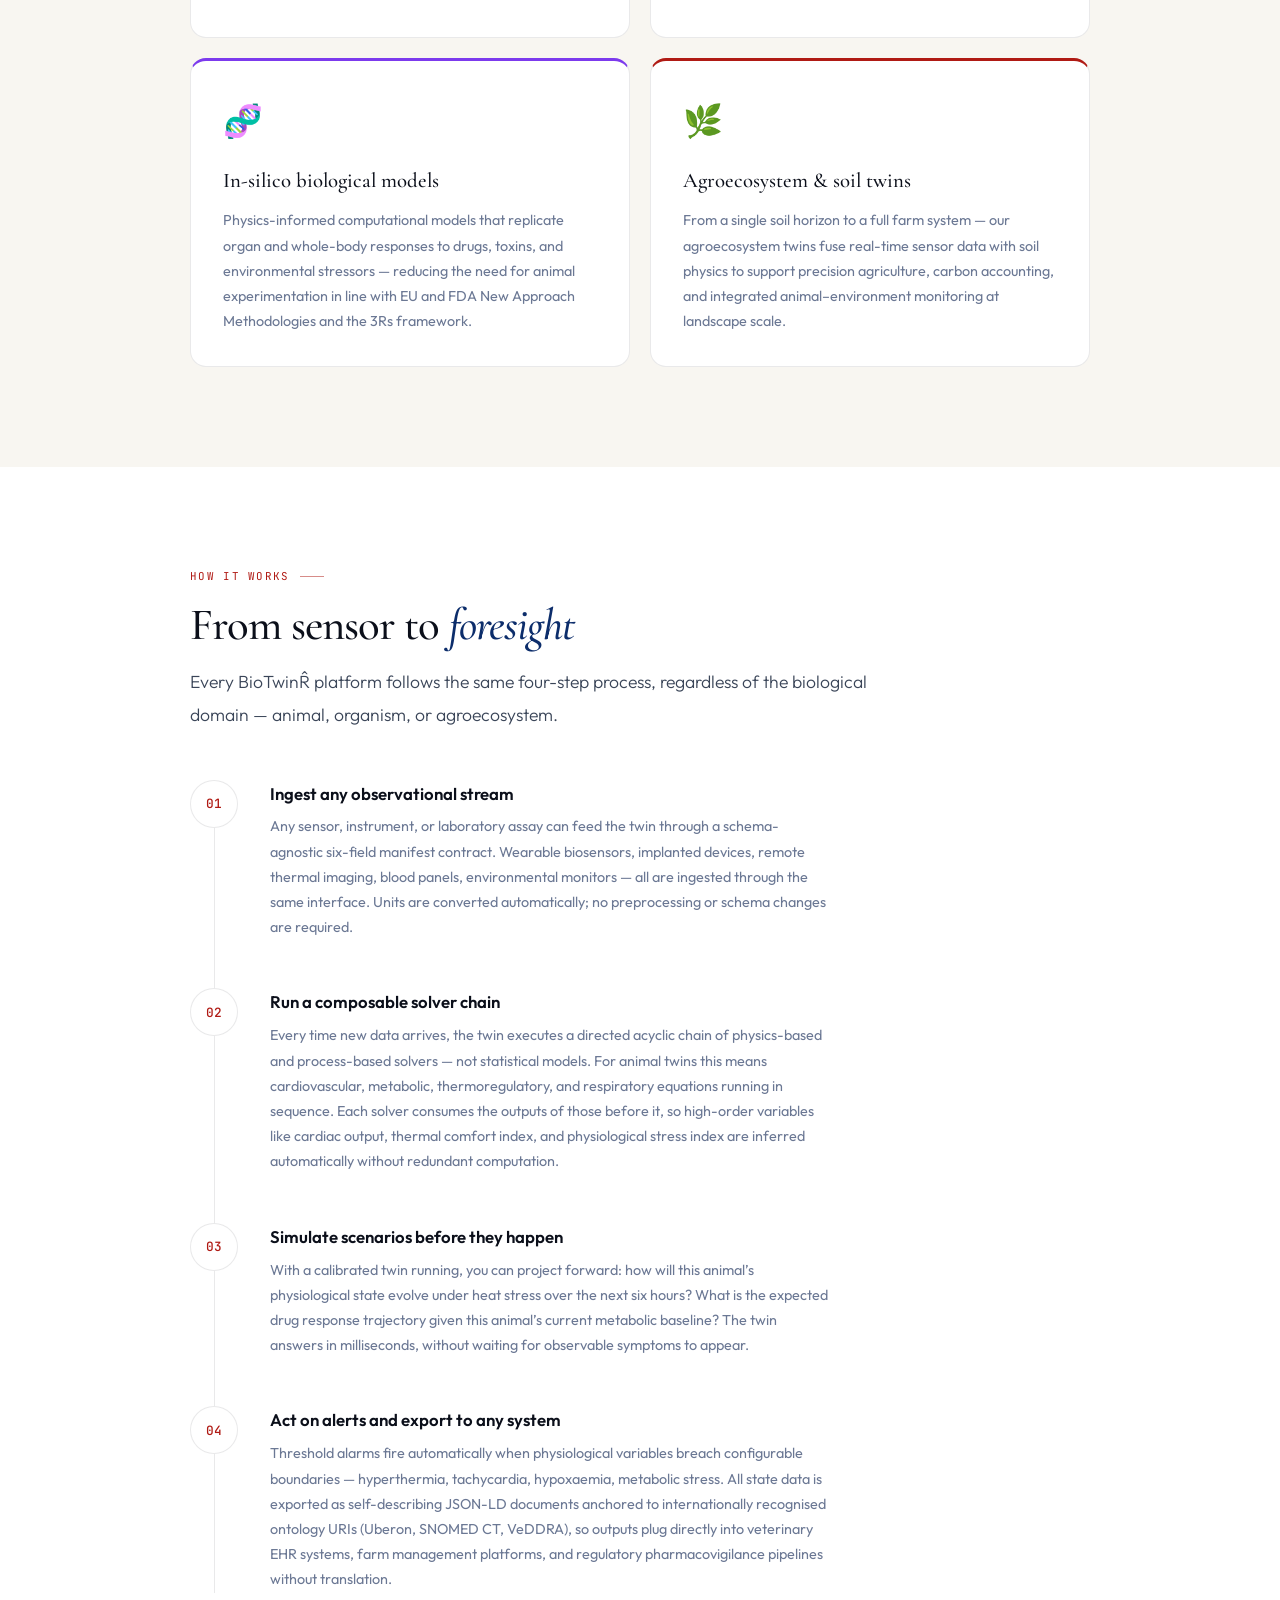
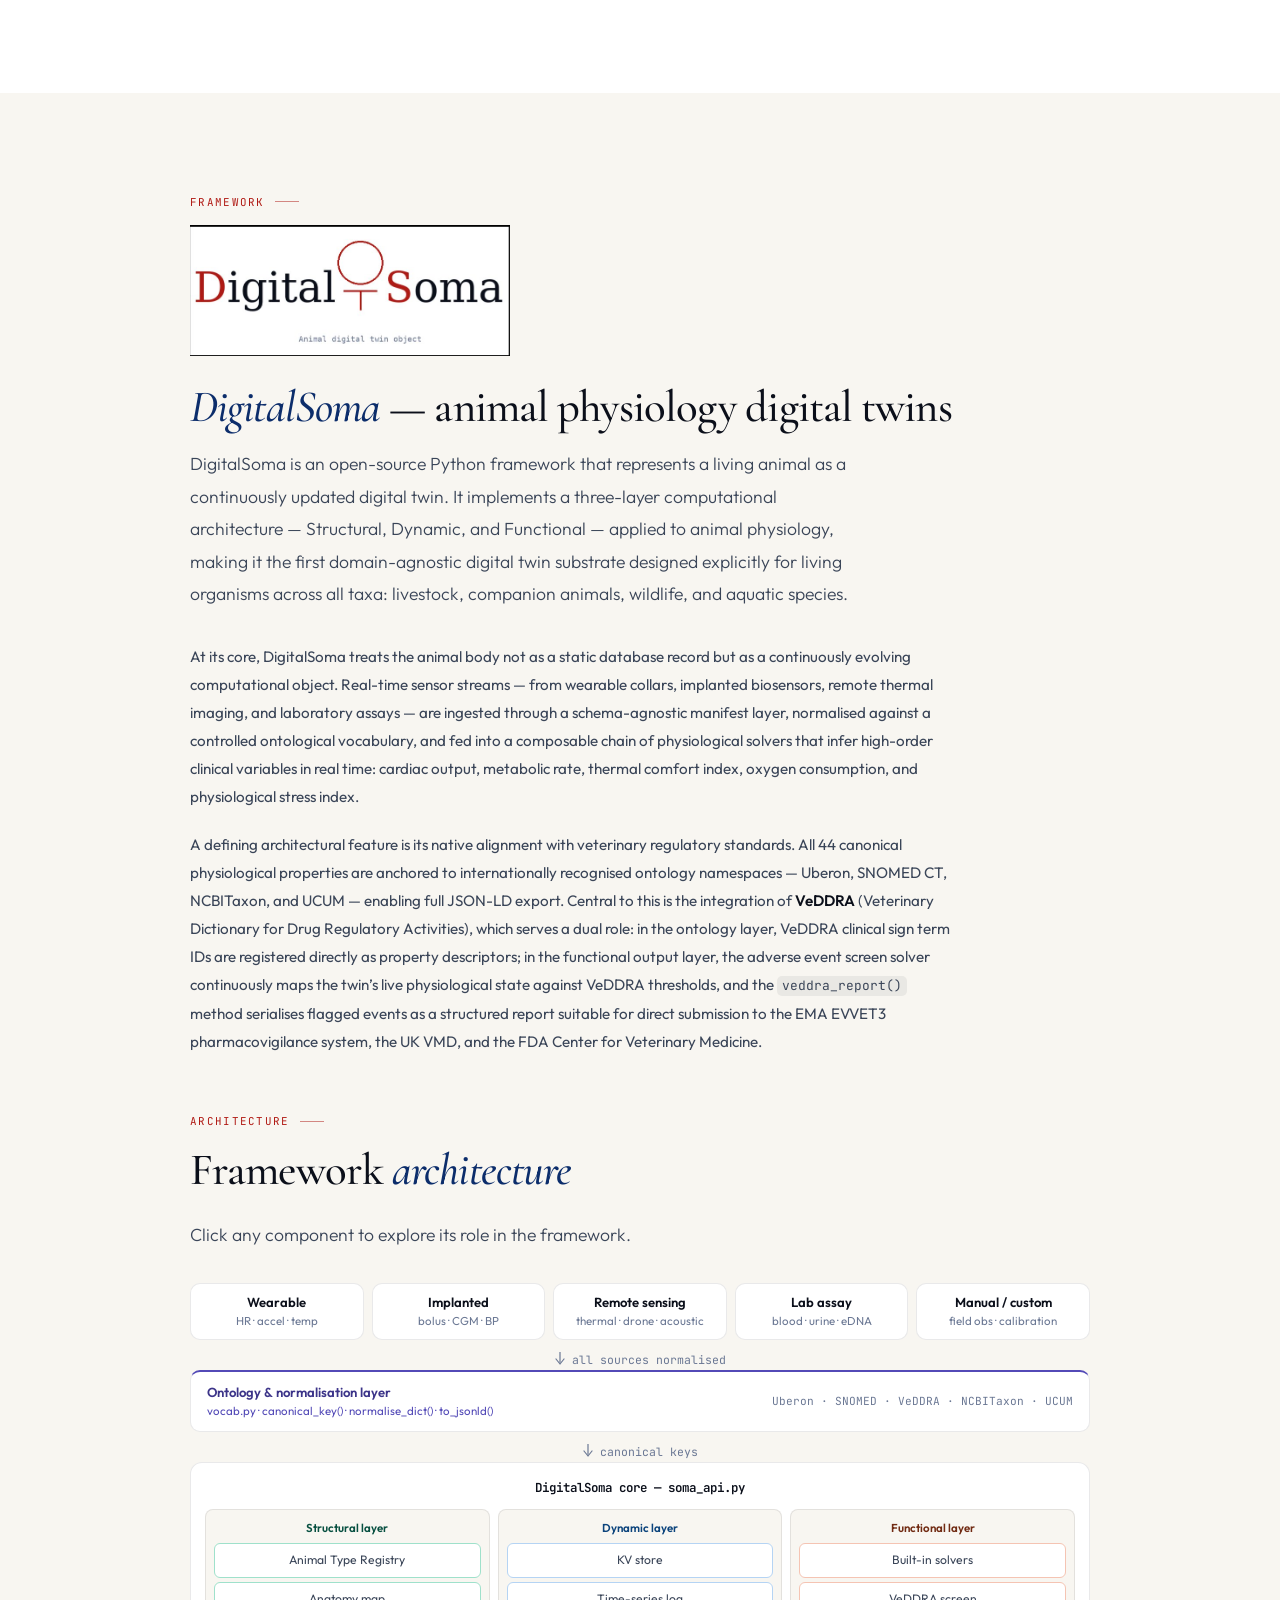
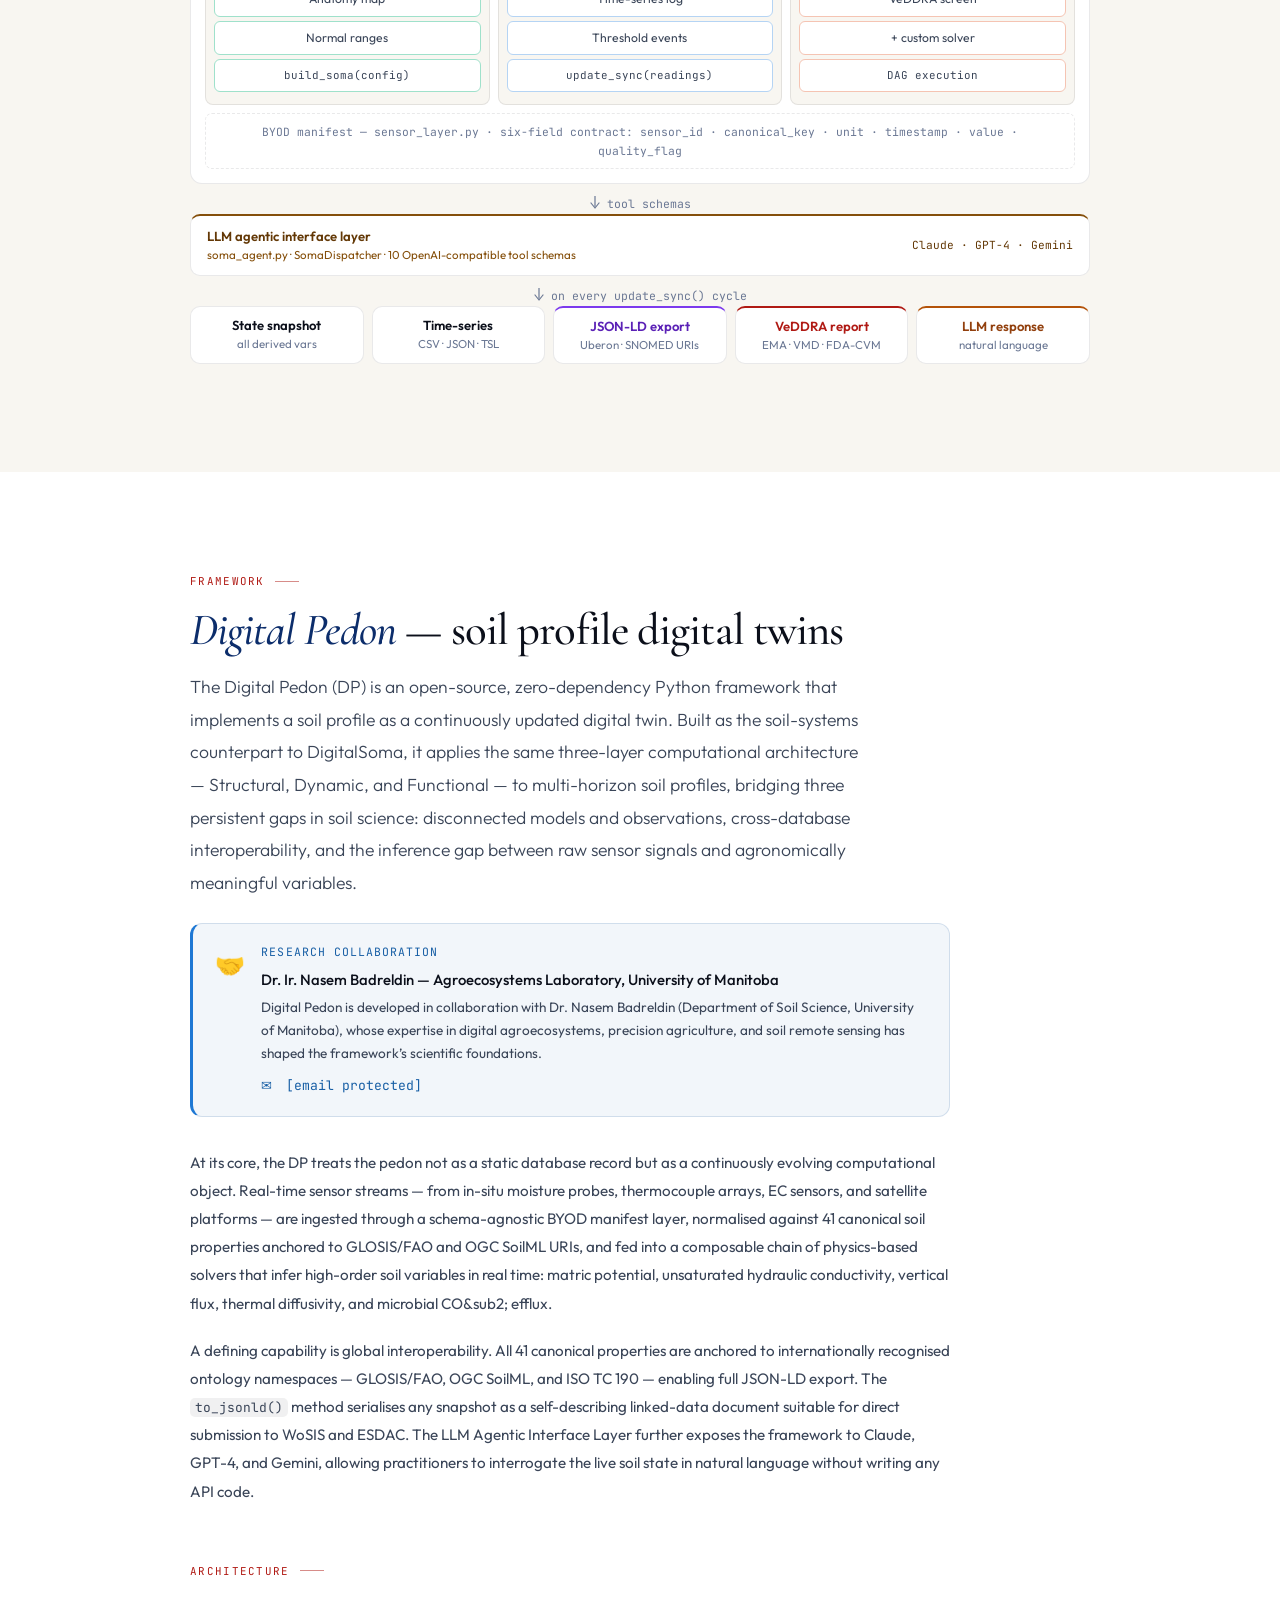
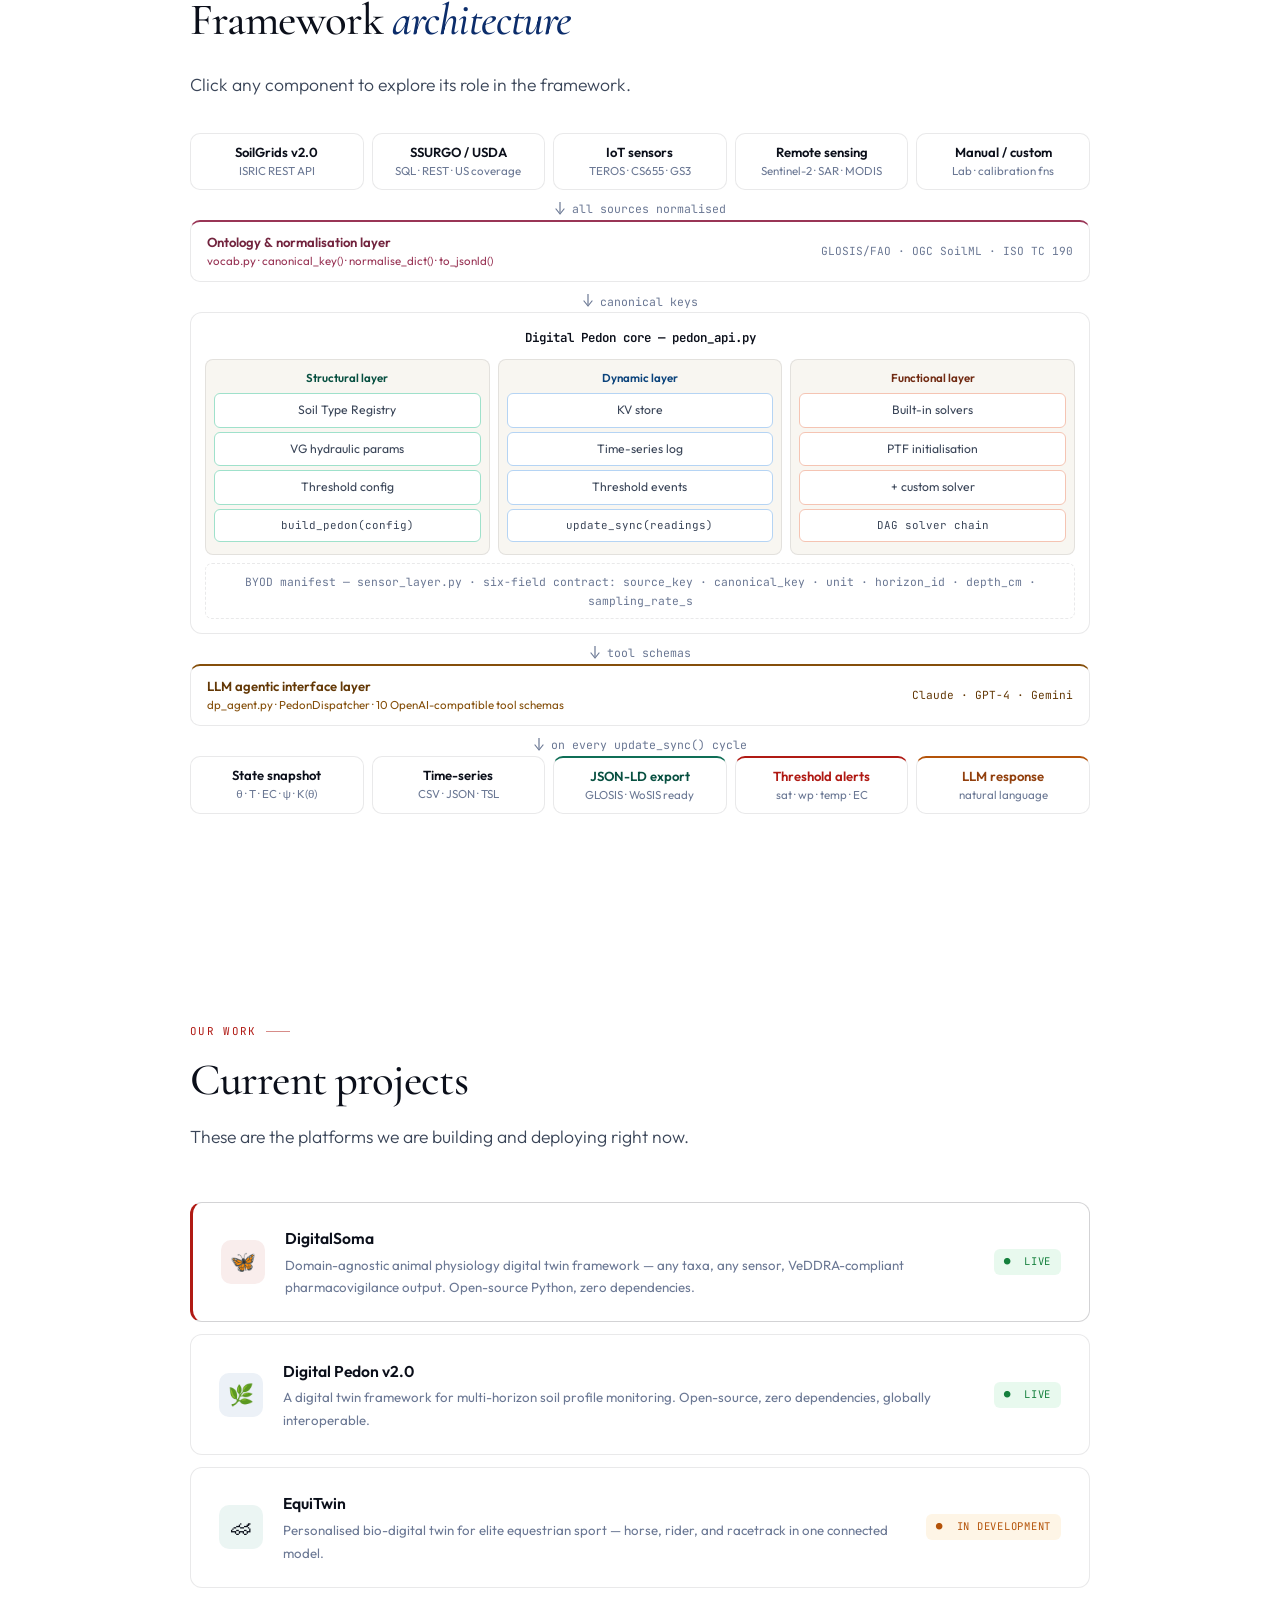
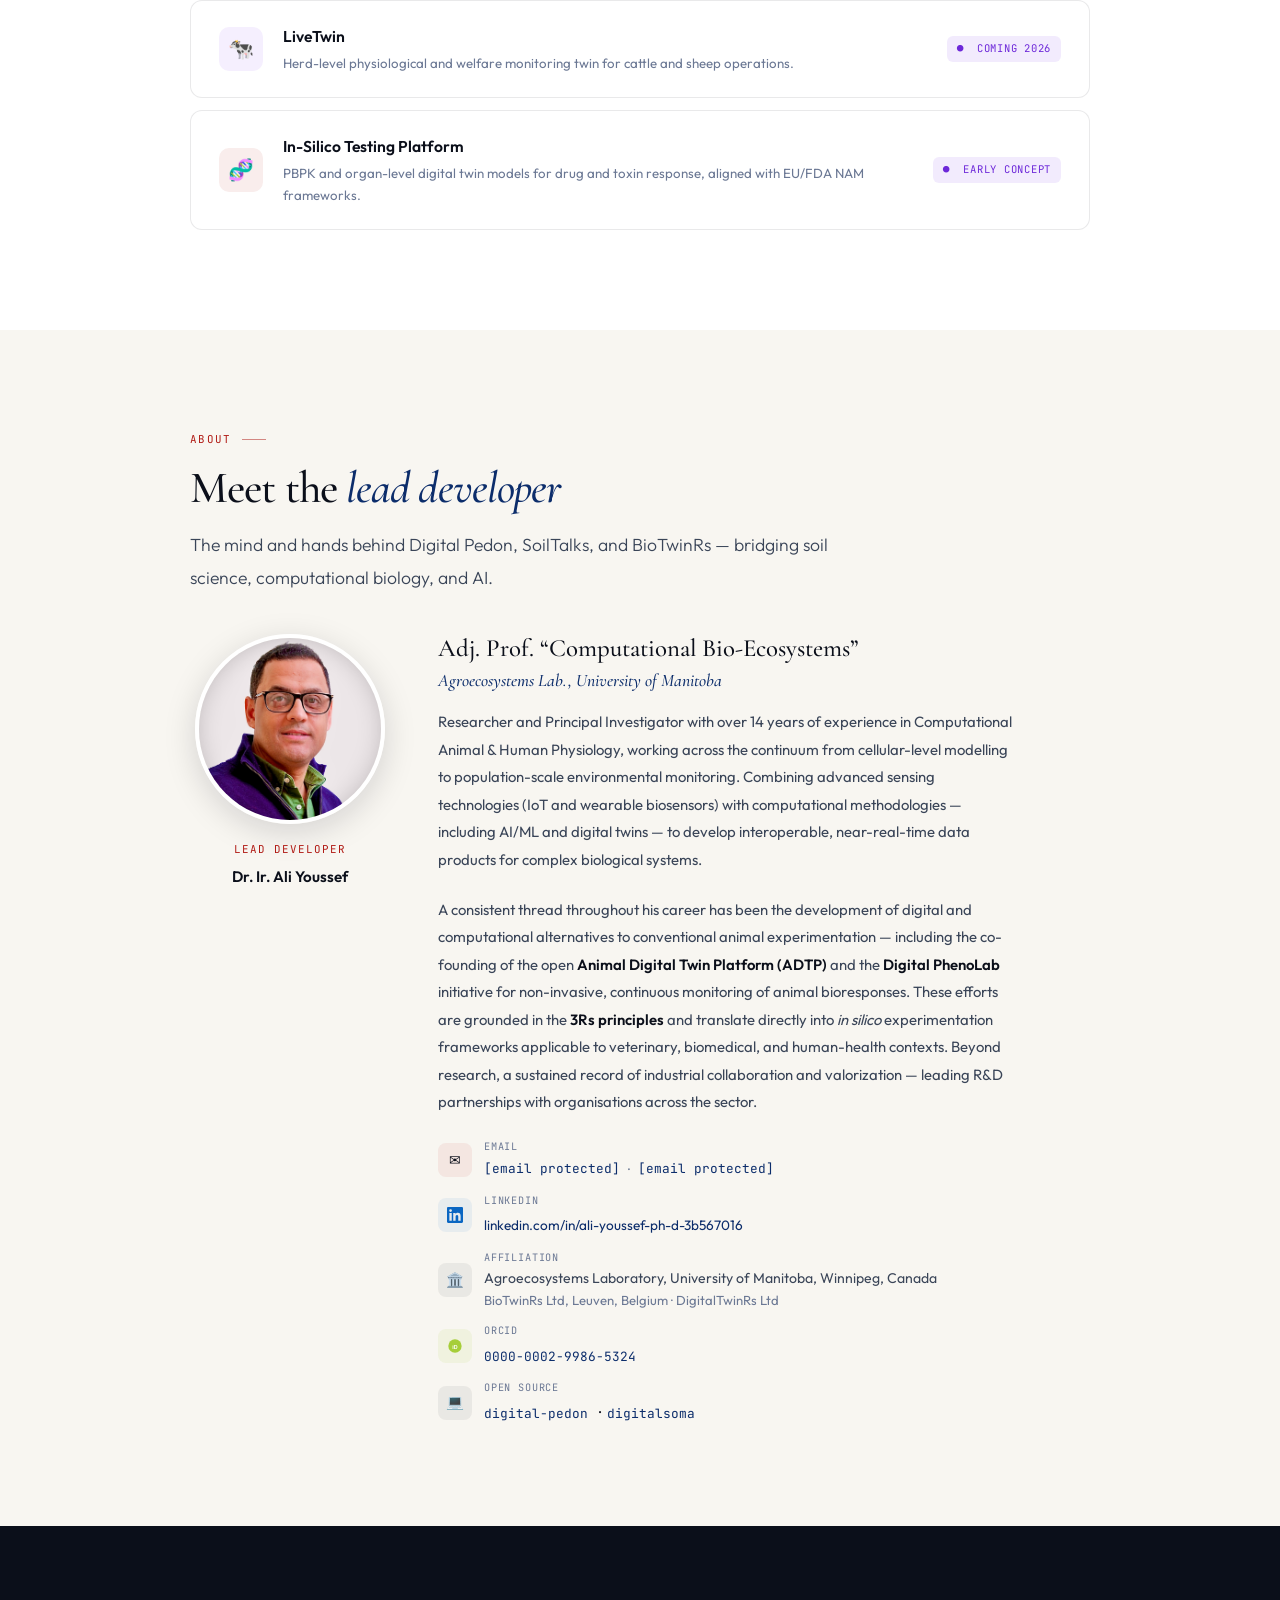
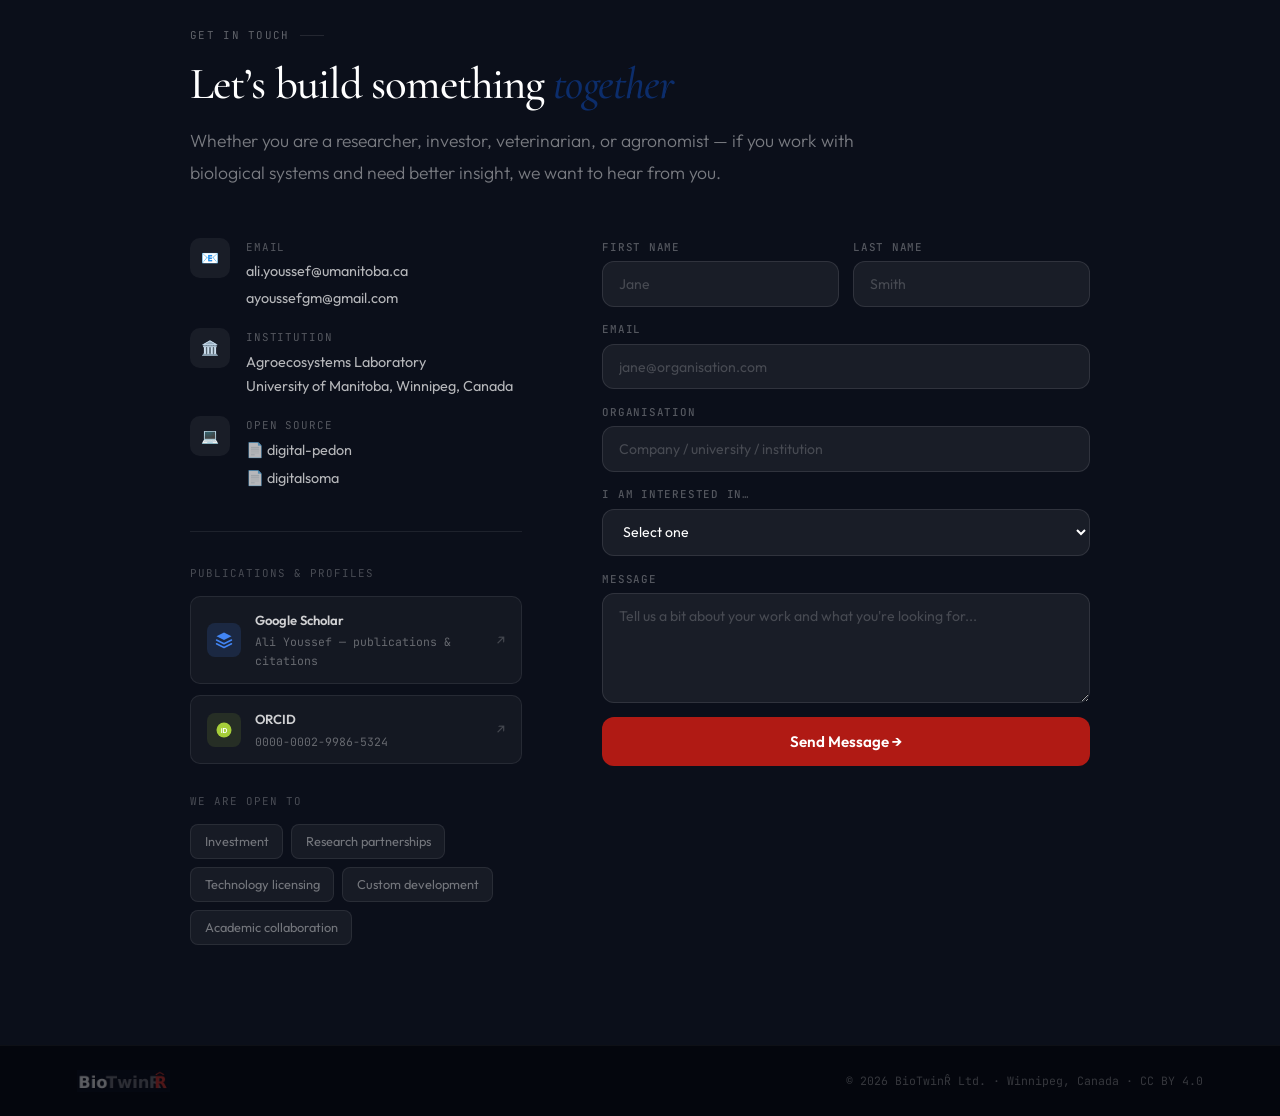
==== commit 8455d5b3: "Update print statement from 'Hello' to 'Goodbye'" ====
--- a/index.html
+++ b/index.html
@@ -334,7 +334,7 @@
       <img src="[data-uri]" alt="DigitalSoma logo" style="max-width:320px;width:100%;height:auto;display:block;">
     </div>
     <h2 class="reveal"><em>DigitalSoma</em> &mdash; animal physiology digital twins</h2>
-    <p class="lead reveal">DigitalSoma is an open-source Python framework that represents a living animal as a continuously updated digital twin. Built as the biological-systems counterpart to the Digital Pedon soil framework, it applies the same three-layer computational architecture &mdash; Structural, Dynamic, and Functional &mdash; to animal physiology, making it the first domain-agnostic digital twin substrate designed explicitly for living organisms across all taxa: livestock, companion animals, wildlife, and aquatic species.</p>
+    <p class="lead reveal">DigitalSoma is an open-source Python framework that represents a living animal as a continuously updated digital twin. It implements a three-layer computational architecture &mdash; Structural, Dynamic, and Functional &mdash; applied to animal physiology, making it the first domain-agnostic digital twin substrate designed explicitly for living organisms across all taxa: livestock, companion animals, wildlife, and aquatic species.</p>
     <div class="reveal" style="margin-top:2rem;">
       <p style="font-size:.95rem;color:var(--ink-mid);line-height:1.85;max-width:760px;">At its core, DigitalSoma treats the animal body not as a static database record but as a continuously evolving computational object. Real-time sensor streams &mdash; from wearable collars, implanted biosensors, remote thermal imaging, and laboratory assays &mdash; are ingested through a schema-agnostic manifest layer, normalised against a controlled ontological vocabulary, and fed into a composable chain of physiological solvers that infer high-order clinical variables in real time: cardiac output, metabolic rate, thermal comfort index, oxygen consumption, and physiological stress index.</p>
       <p style="font-size:.95rem;color:var(--ink-mid);line-height:1.85;max-width:760px;margin-top:1.2rem;">A defining architectural feature is its native alignment with veterinary regulatory standards. All 44 canonical physiological properties are anchored to internationally recognised ontology namespaces &mdash; Uberon, SNOMED&nbsp;CT, NCBITaxon, and UCUM &mdash; enabling full JSON-LD export. Central to this is the integration of <strong style="color:var(--ink);font-weight:600;">VeDDRA</strong> (Veterinary Dictionary for Drug Regulatory Activities), which serves a dual role: in the ontology layer, VeDDRA clinical sign term IDs are registered directly as property descriptors; in the functional output layer, the adverse event screen solver continuously maps the twin&rsquo;s live physiological state against VeDDRA thresholds, and the <code style="font-family:var(--f-mono);font-size:.85em;background:rgba(11,15,26,.06);padding:.1em .4em;border-radius:5px;">veddra_report()</code> method serialises flagged events as a structured report suitable for direct submission to the EMA EVVET3 pharmacovigilance system, the UK VMD, and the FDA Center for Veterinary Medicine.</p>
@@ -614,6 +614,13 @@
           <span style="font-size:1.1rem;color:var(--navy);font-style:italic;">Agroecosystems Lab., University of Manitoba</span>
         </div>
 
+        <p style="font-size:.93rem;color:var(--ink-mid);line-height:1.85;max-width:580px;margin-bottom:1.4rem;">
+          Researcher and Principal Investigator with over 14 years of experience in Computational Animal &amp; Human Physiology, working across the continuum from cellular-level modelling to population-scale environmental monitoring. Combining advanced sensing technologies (IoT and wearable biosensors) with computational methodologies &mdash; including AI/ML and digital twins &mdash; to develop interoperable, near-real-time data products for complex biological systems.
+        </p>
+        <p style="font-size:.93rem;color:var(--ink-mid);line-height:1.85;max-width:580px;margin-bottom:1.4rem;">
+          A consistent thread throughout his career has been the development of digital and computational alternatives to conventional animal experimentation &mdash; including the co-founding of the open <strong style="color:var(--ink);font-weight:600;">Animal Digital Twin Platform (ADTP)</strong> and the <strong style="color:var(--ink);font-weight:600;">Digital PhenoLab</strong> initiative for non-invasive, continuous monitoring of animal bioresponses. These efforts are grounded in the <strong style="color:var(--ink);font-weight:600;">3Rs principles</strong> and translate directly into <em>in silico</em> experimentation frameworks applicable to veterinary, biomedical, and human-health contexts. Beyond research, a sustained record of industrial collaboration and valorization &mdash; leading R&amp;D partnerships with organisations across the sector.
+        </p>
+
         <!-- Contact cards -->
         <div style="display:flex;flex-direction:column;gap:.65rem;">
 
@@ -622,9 +629,9 @@
             <div>
               <div style="font-size:.64rem;font-family:var(--f-mono);text-transform:uppercase;letter-spacing:.08em;color:var(--ink-soft);margin-bottom:2px;">Email</div>
               <div style="font-size:.88rem;display:flex;flex-wrap:wrap;gap:.5rem;">
-                <a href="/cdn-cgi/l/email-protection#ea8b8683c493859f99998f8caa9f878b84839e85888bc4898b" style="color:var(--navy);text-decoration:none;font-family:var(--f-mono);font-size:.8rem;" onmouseover="this.style.color='var(--red)'" onmouseout="this.style.color='var(--navy)'"><span class="__cf_email__" data-cfemail="b1d0ddd89fc8dec4c2c2d4d7f1c4dcd0dfd8c5ded3d09fd2d0">[email&#160;protected]</span></a>
+                <a href="/cdn-cgi/l/email-protection#8feee3e6a1f6e0fafcfceae9cffae2eee1e6fbe0edeea1ecee" style="color:var(--navy);text-decoration:none;font-family:var(--f-mono);font-size:.8rem;" onmouseover="this.style.color='var(--red)'" onmouseout="this.style.color='var(--navy)'"><span class="__cf_email__" data-cfemail="abcac7c285d2c4ded8d8cecdebdec6cac5c2dfc4c9ca85c8ca">[email&#160;protected]</span></a>
                 <span style="color:var(--ink-soft);">&middot;</span>
-                <a href="/cdn-cgi/l/email-protection#ceafb7a1bbbdbdaba8a9a38ea9a3afa7a2e0ada1a3" style="color:var(--navy);text-decoration:none;font-family:var(--f-mono);font-size:.8rem;" onmouseover="this.style.color='var(--red)'" onmouseout="this.style.color='var(--navy)'"><span class="__cf_email__" data-cfemail="593820362c2a2a3c3f3e34193e34383035773a3634">[email&#160;protected]</span></a>
+                <a href="/cdn-cgi/l/email-protection#d8b9a1b7adababbdbebfb598bfb5b9b1b4f6bbb7b5" style="color:var(--navy);text-decoration:none;font-family:var(--f-mono);font-size:.8rem;" onmouseover="this.style.color='var(--red)'" onmouseout="this.style.color='var(--navy)'"><span class="__cf_email__" data-cfemail="83e2faecf6f0f0e6e5e4eec3e4eee2eaefade0ecee">[email&#160;protected]</span></a>
               </div>
             </div>
           </div>
@@ -700,7 +707,7 @@
     <div class="contact-layout">
       <div>
         <div class="contact-info">
-          <div class="ci"><div class="ci-icon">&#128231;</div><div><div class="ci-label">Email</div><div class="ci-value"><a href="/cdn-cgi/l/email-protection" class="__cf_email__" data-cfemail="03627a6c7670706665646e43646e626a6f2d606c6e">[email&#160;protected]</a></div><div class="ci-value" style="margin-top:2px;"><a href="/cdn-cgi/l/email-protection" class="__cf_email__" data-cfemail="5e3f32377027312b2d2d3b381e2b333f30372a313c3f703d3f">[email&#160;protected]</a></div></div></div>
+          <div class="ci"><div class="ci-icon">&#128231;</div><div><div class="ci-label">Email</div><div class="ci-value"><a href="mailto:ali.youssef@umanitoba.ca" style="color:inherit;text-decoration:none;" onmouseover="this.style.color='#7ab8f5'" onmouseout="this.style.color='inherit'">ali.youssef@umanitoba.ca</a></div><div class="ci-value" style="margin-top:2px;"><a href="mailto:ayoussefgm@gmail.com" style="color:inherit;text-decoration:none;" onmouseover="this.style.color='#7ab8f5'" onmouseout="this.style.color='inherit'">ayoussefgm@gmail.com</a></div></div></div>
           <div class="ci"><div class="ci-icon">&#127963;&#65039;</div><div><div class="ci-label">Institution</div><div class="ci-value">Agroecosystems Laboratory<br>University of Manitoba, Winnipeg, Canada</div></div></div>
           <div class="ci"><div class="ci-icon">&#128187;</div><div><div class="ci-label">Open Source</div><div class="ci-value"><a href="https://github.com/Pierianspring/digital-pedon" target="_blank" rel="noopener" style="color:inherit;text-decoration:none;display:flex;align-items:center;gap:5px;" onmouseover="this.style.color='#7ab8f5'" onmouseout="this.style.color='inherit'">&#128196;&nbsp;digital-pedon</a></div><div class="ci-value" style="margin-top:4px;"><a href="https://github.com/Pierianspring/digitalsoma" target="_blank" rel="noopener" style="color:inherit;text-decoration:none;display:flex;align-items:center;gap:5px;" onmouseover="this.style.color='#7ab8f5'" onmouseout="this.style.color='inherit'">&#128196;&nbsp;digitalsoma</a></div></div></div>
         </div>
@@ -879,4 +886,16 @@
       panel.style.display='none';
       return;
     }
-    dpAc
+    dpActive=id;
+    document.querySelectorAll('.dp-active').forEach(function(e){e.classList.remove('dp-active');});
+    el.classList.add('dp-active');
+    document.getElementById('dp-detail-title').innerHTML=d.t;
+    document.getElementById('dp-detail-body').innerHTML=d.b;
+    panel.style.display='block';
+    panel.scrollIntoView({behavior:'smooth',block:'nearest'});
+  });
+});
+})();
+</script>
+</body>
+</html>
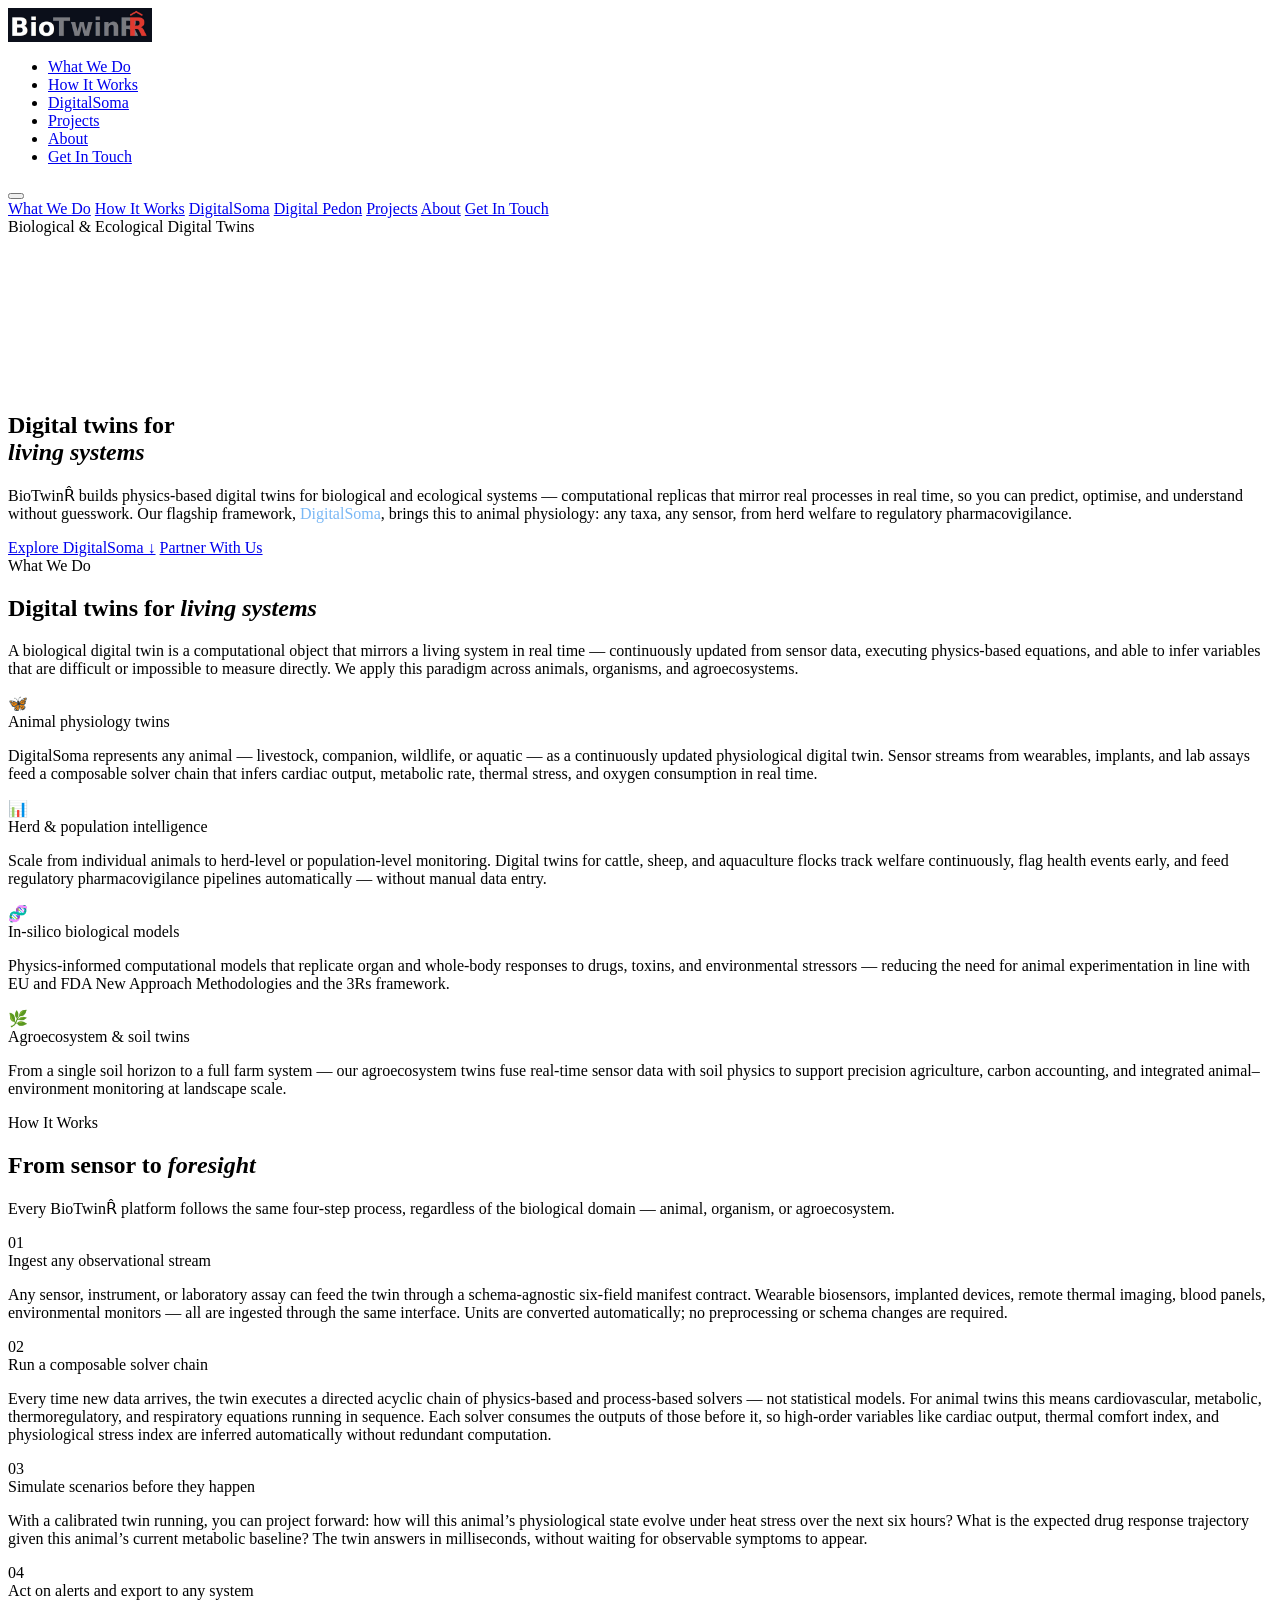
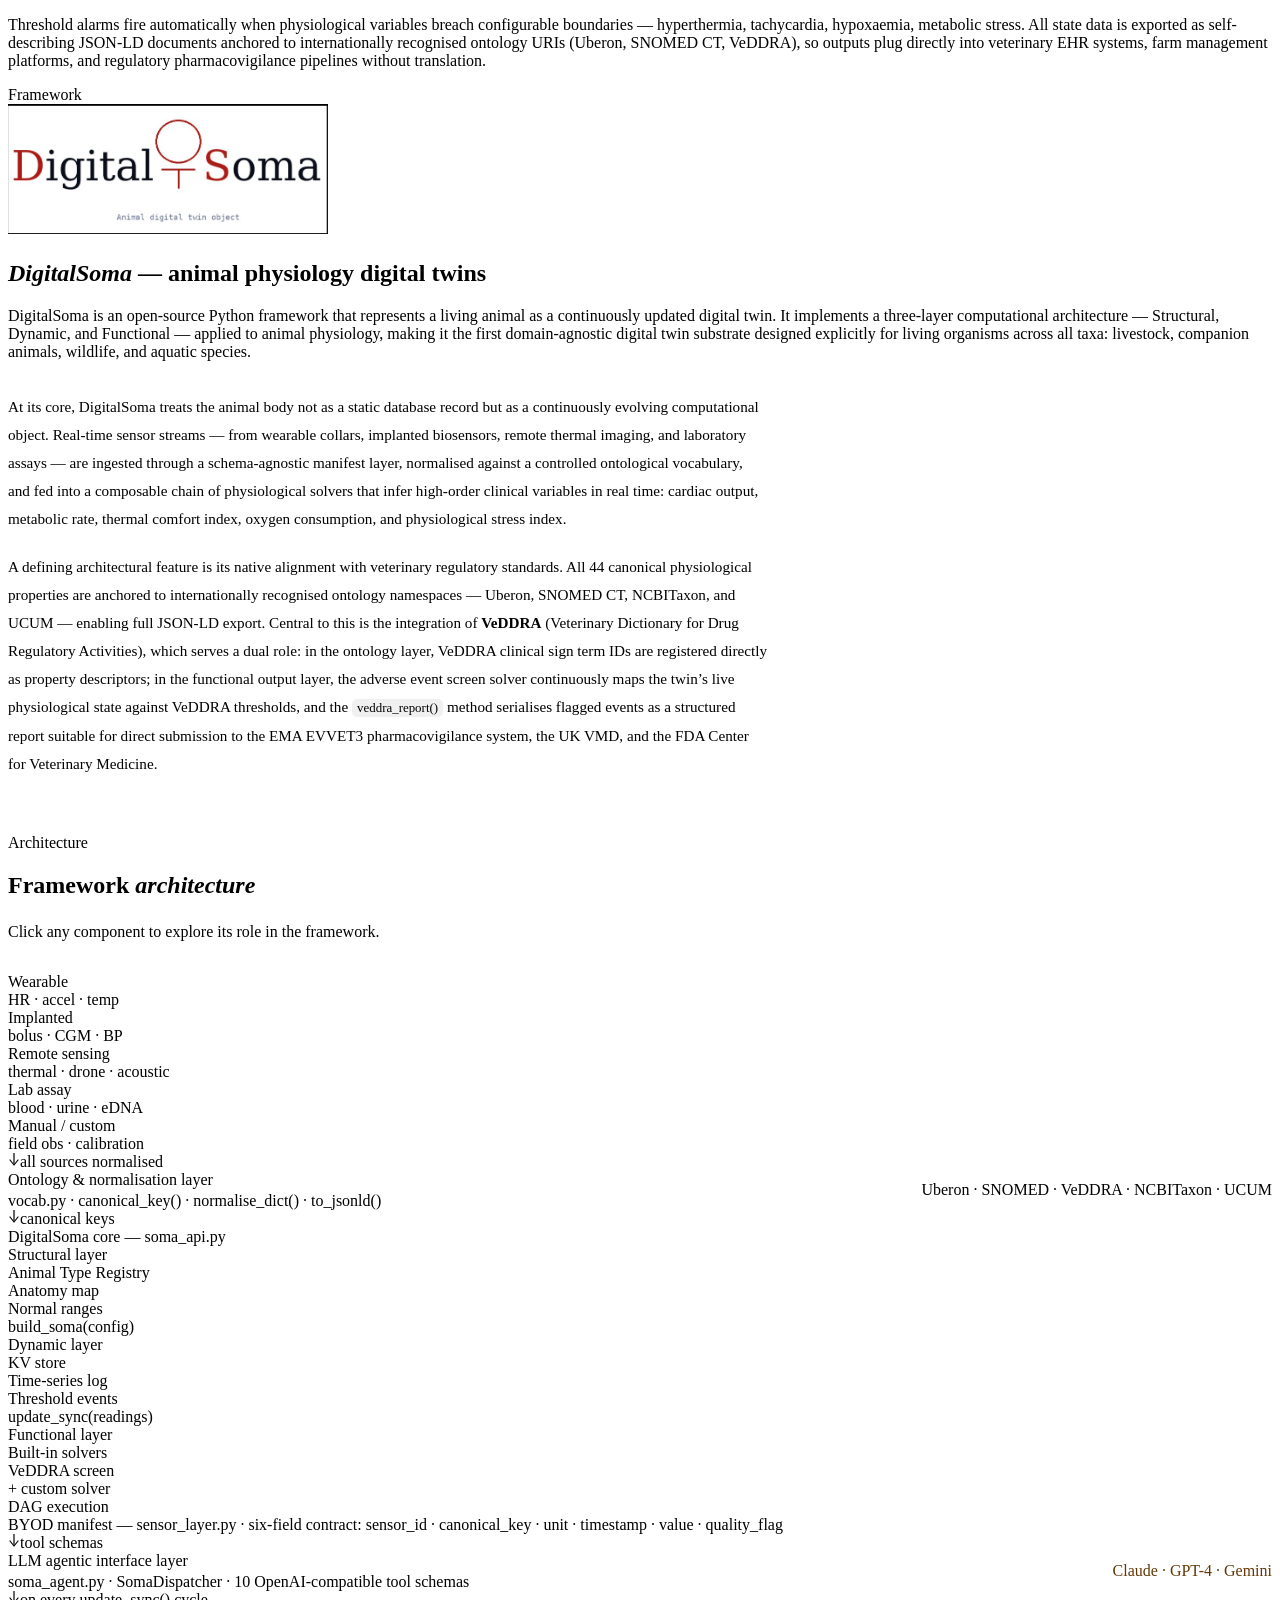
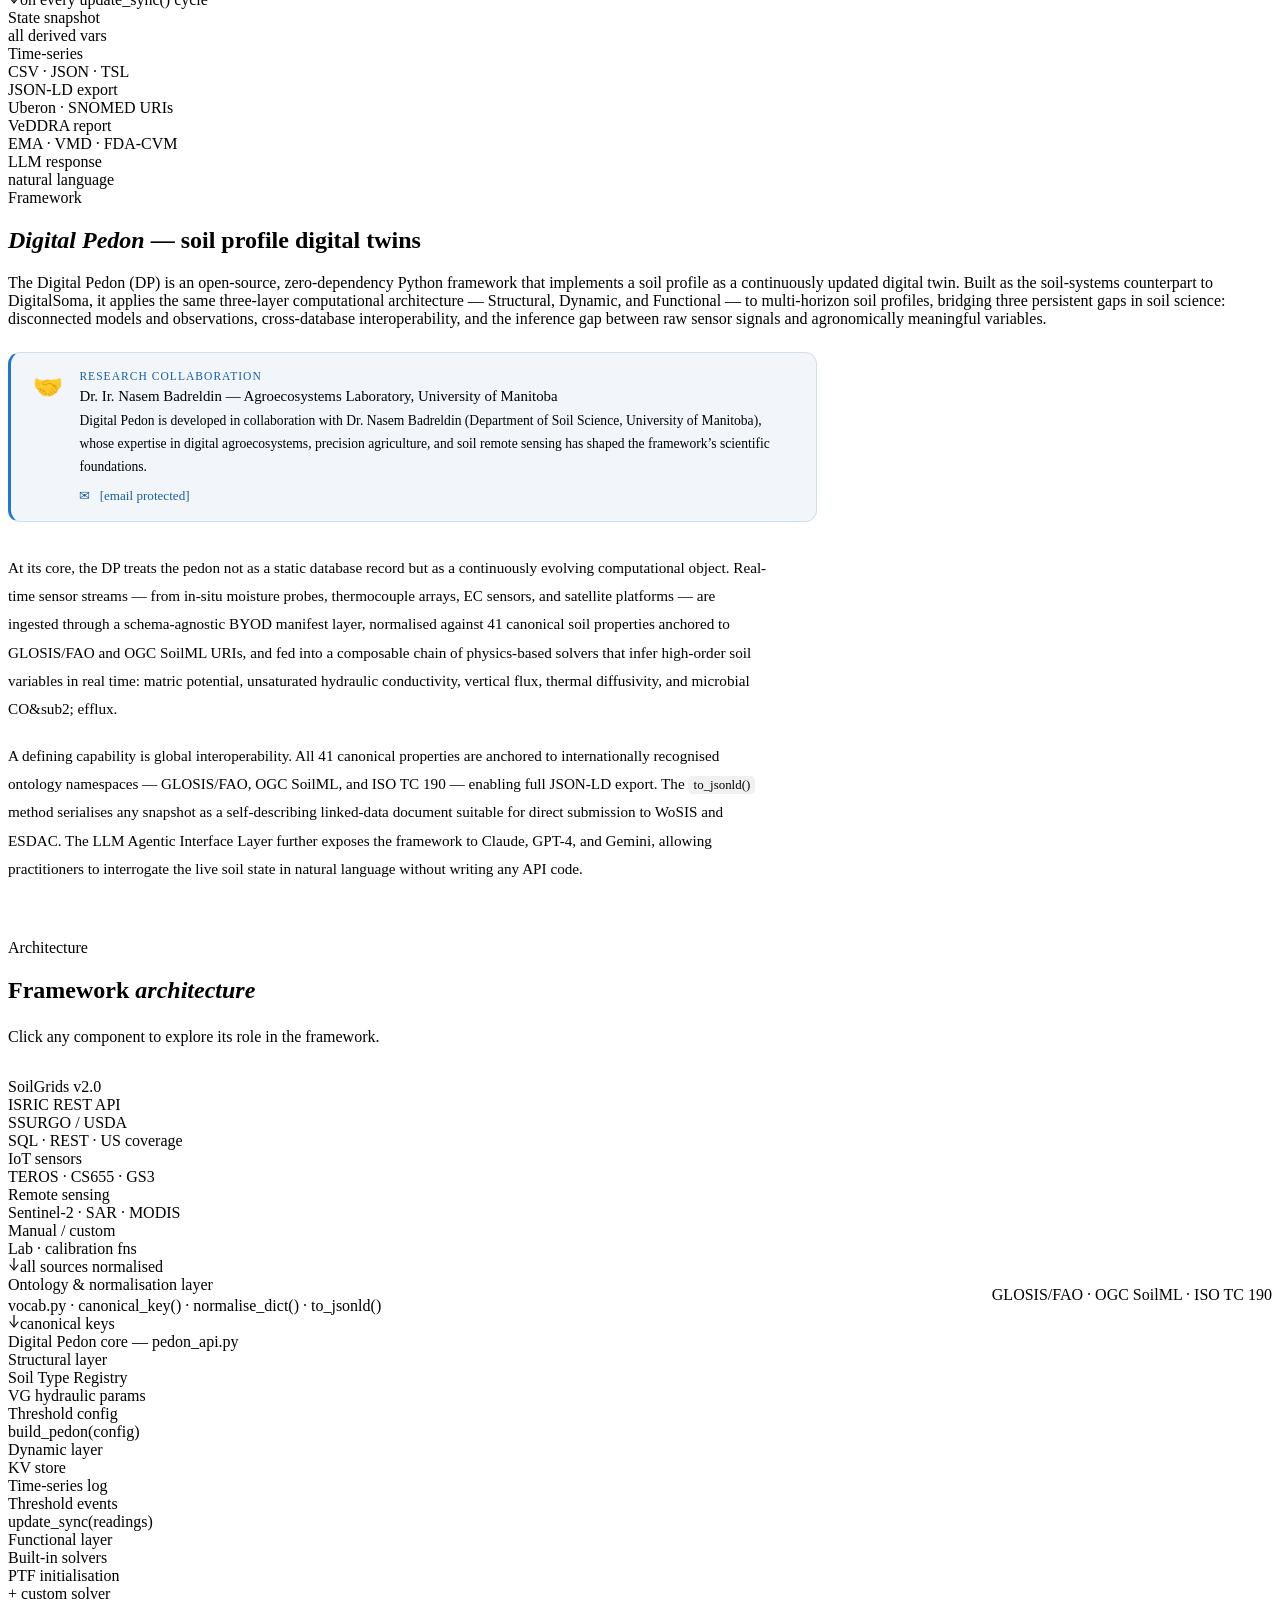
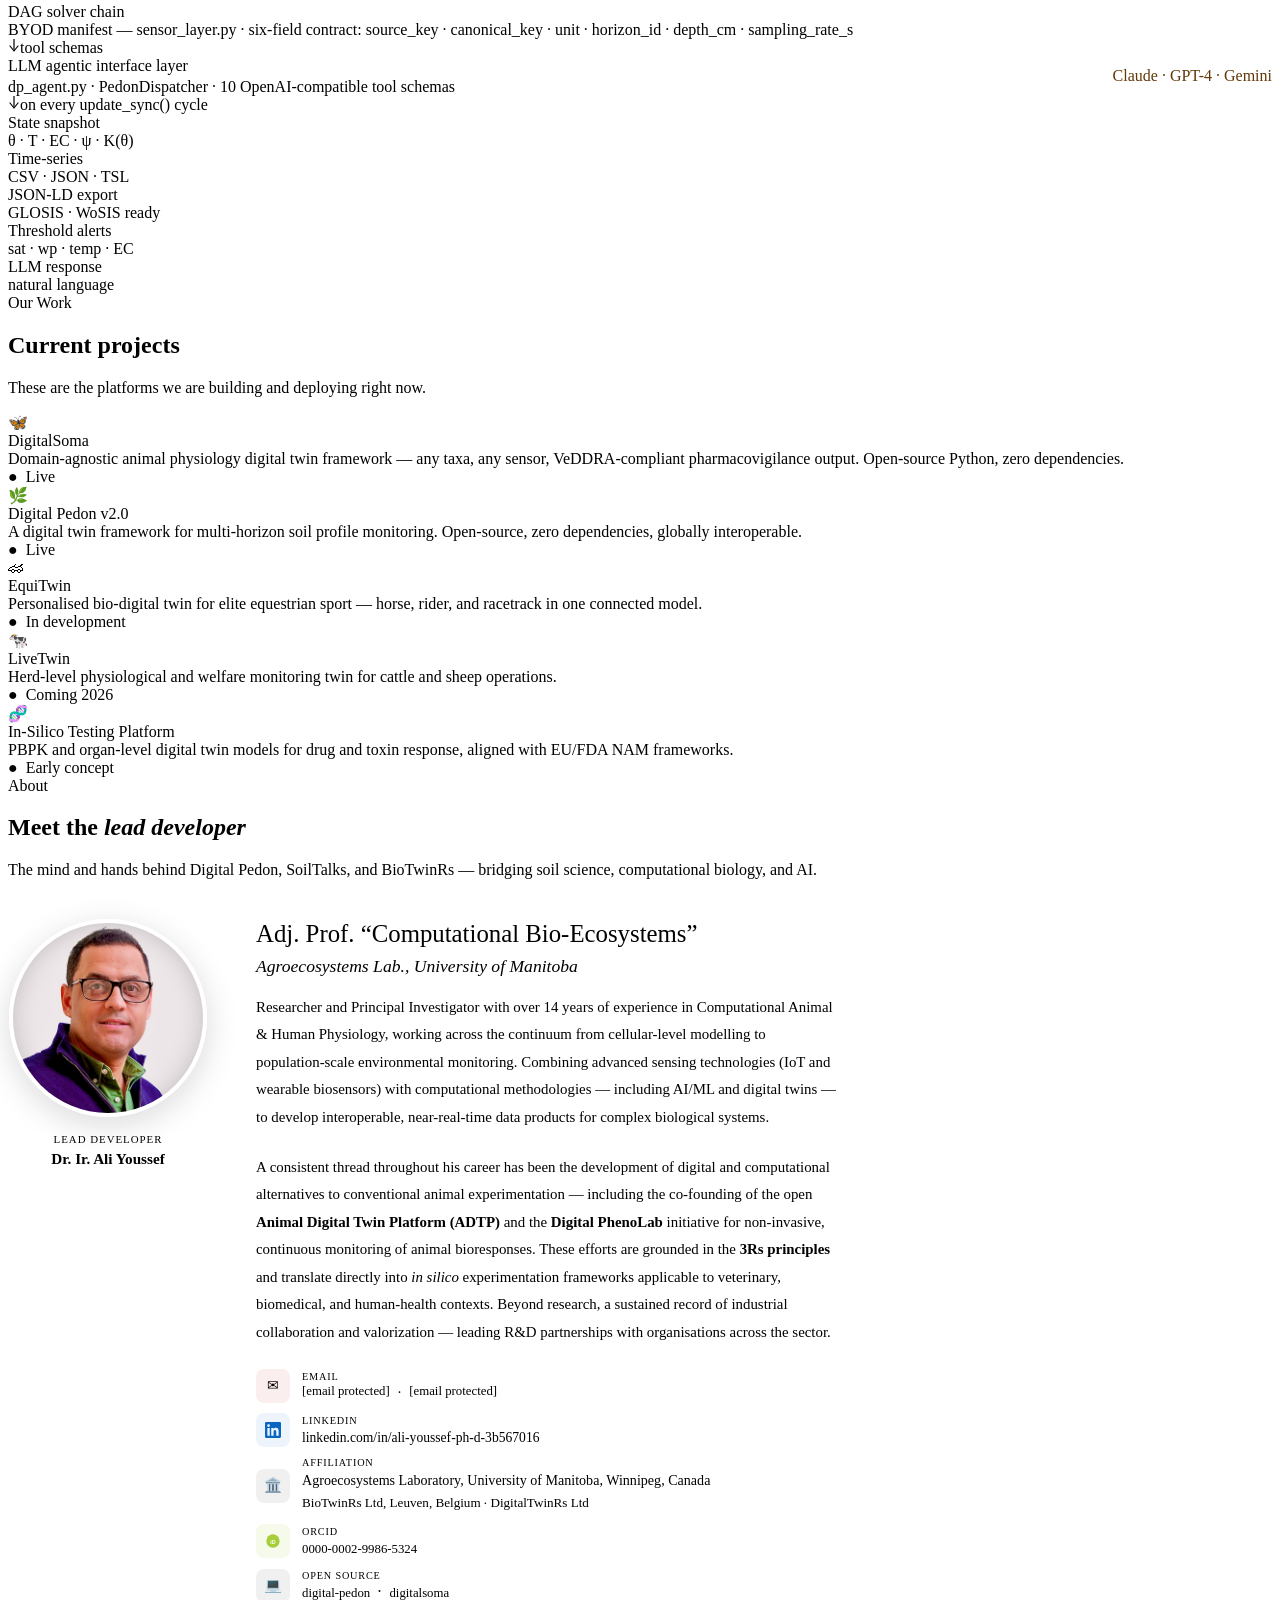
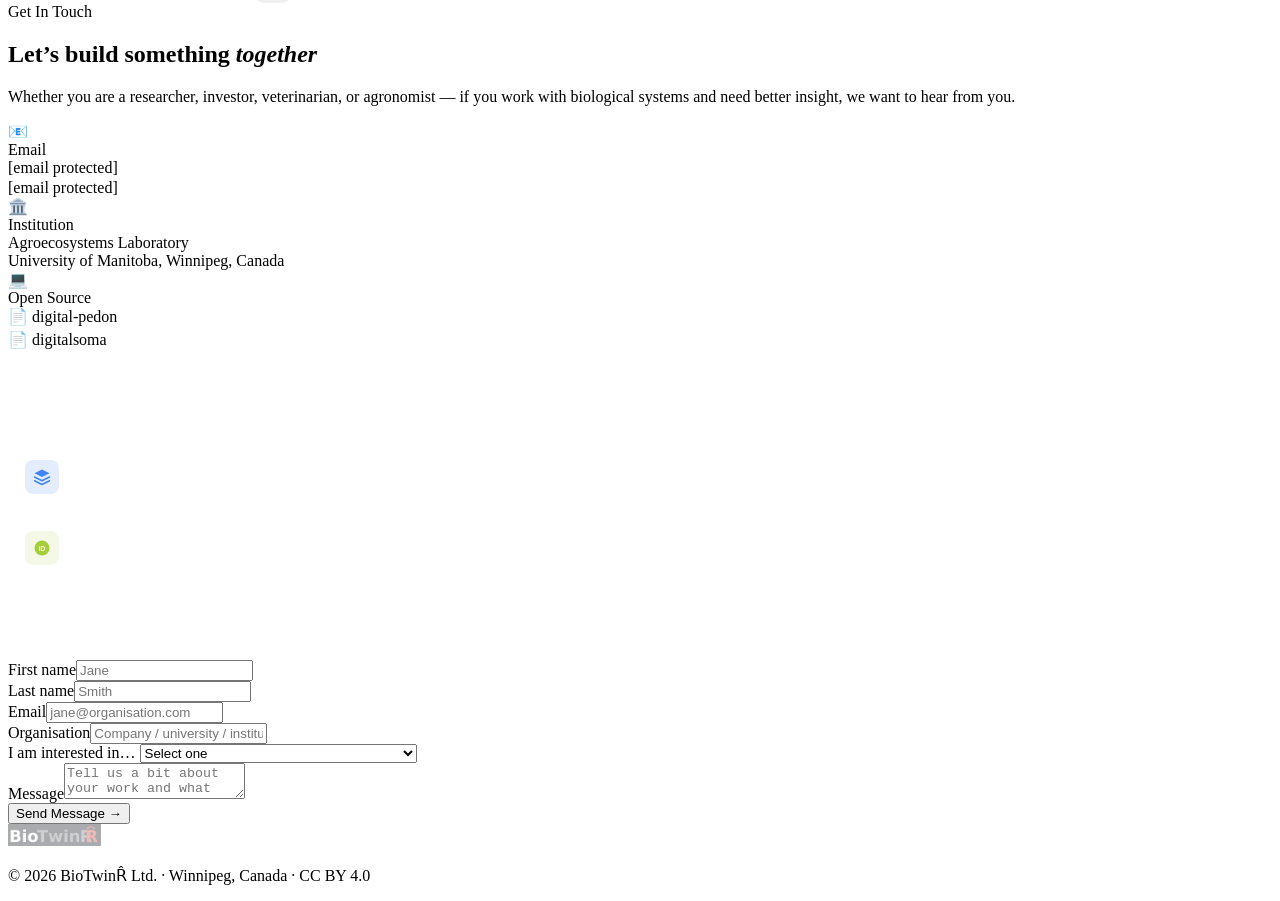
==== commit 223129ce: "Update index.html" ====
--- a/index.html
+++ b/index.html
@@ -7,235 +7,12 @@
 <title>BioTwinR&#770; &#8212; Biological Digital Twins</title>
 <link rel="preconnect" href="https://fonts.googleapis.com">
 <link href="https://fonts.googleapis.com/css2?family=Cormorant+Garamond:ital,wght@0,400;0,500;0,700;1,400&family=Outfit:wght@300;400;500;600;700&family=JetBrains+Mono:wght@400;500&display=swap" rel="stylesheet">
-<style>
-:root{
-  --ink:#0b0f1a;--ink-mid:#3a4558;--ink-soft:#6b7894;
-  --cream:#f8f6f1;--red:#b01a14;--red-v:#e03a30;--navy:#0c2d6b;
-  --white:#ffffff;--border:rgba(11,15,26,0.09);
-  --f-sans:'Outfit',sans-serif;--f-serif:'Cormorant Garamond',Georgia,serif;--f-mono:'JetBrains Mono',monospace;
-  --r:12px;--shadow:0 4px 32px rgba(11,15,26,0.10);
-}
-*,*::before,*::after{box-sizing:border-box;margin:0;padding:0;}
-html{scroll-behavior:smooth;}
-body{font-family:var(--f-sans);background:var(--white);color:var(--ink);line-height:1.7;overflow-x:hidden;}
-
-nav{position:fixed;top:0;left:0;right:0;z-index:100;height:66px;display:flex;align-items:center;justify-content:space-between;padding:0 6vw;background:rgba(11,15,26,0.97);backdrop-filter:blur(16px);border-bottom:1px solid rgba(255,255,255,0.06);}
-.nav-logo{text-decoration:none;}
-.nav-links{display:flex;gap:2.5rem;list-style:none;}
-.nav-links a{font-size:.85rem;font-weight:500;color:rgba(255,255,255,.4);text-decoration:none;letter-spacing:.01em;transition:color .2s;}
-.nav-links a:hover{color:white;}
-.nav-cta{background:var(--red)!important;color:white!important;padding:.42rem 1.15rem;border-radius:8px;transition:background .2s!important;}
-.nav-cta:hover{background:#8b1510!important;}
-
-.hero{min-height:100vh;display:flex;flex-direction:column;justify-content:center;padding:120px 6vw 80px;background:var(--ink);position:relative;overflow:hidden;}
-.hero::before{content:'';position:absolute;inset:0;pointer-events:none;background-image:url("data:image/svg+xml,%3Csvg xmlns='http://www.w3.org/2000/svg' width='80' height='92'%3E%3Cpolygon points='40,4 76,22 76,60 40,78 4,60 4,22' fill='none' stroke='%23ffffff' stroke-width='0.3' stroke-opacity='0.04'/%3E%3C/svg%3E");background-size:80px 92px;}
-.hero-inner{max-width:760px;position:relative;z-index:1;}
-.hero-kicker{display:inline-flex;align-items:center;gap:8px;font-family:var(--f-mono);font-size:.68rem;letter-spacing:.1em;text-transform:uppercase;color:#e87070;background:rgba(176,26,20,.12);border:1px solid rgba(224,58,48,.2);padding:.32rem .9rem;border-radius:100px;margin-bottom:2rem;opacity:0;animation:up .6s .1s forwards;}
-.hero-kicker-dot{width:5px;height:5px;border-radius:50%;background:var(--red-v);animation:blink 2s infinite;}
-@keyframes blink{0%,100%{opacity:1}50%{opacity:.15}}
-.hero h1{font-family:var(--f-serif);font-size:clamp(3rem,6vw,5.5rem);line-height:1.05;letter-spacing:-.025em;font-weight:500;color:white;margin-bottom:1.6rem;opacity:0;animation:up .7s .3s forwards;}
-.hero h1 em{font-style:italic;color:#7ab8f5;}
-.hero-body{font-size:1.15rem;color:rgba(255,255,255,.5);font-weight:300;max-width:580px;line-height:1.8;margin-bottom:2.8rem;opacity:0;animation:up .7s .45s forwards;}
-.hero-ctas{display:flex;gap:1rem;flex-wrap:wrap;opacity:0;animation:up .7s .6s forwards;}
-.btn{display:inline-flex;align-items:center;gap:8px;padding:.88rem 2rem;border-radius:var(--r);font-weight:600;font-size:.95rem;text-decoration:none;transition:all .2s;}
-.btn-red{background:var(--red);color:white;}
-.btn-red:hover{background:#8b1510;transform:translateY(-2px);box-shadow:0 8px 24px rgba(176,26,20,.35);}
-.btn-ghost{background:transparent;color:rgba(255,255,255,.65);border:1.5px solid rgba(255,255,255,.15);}
-.btn-ghost:hover{border-color:rgba(255,255,255,.4);color:white;}
-
-.section{padding:100px 6vw;}
-.section.alt{background:var(--cream);}
-.section-inner{max-width:900px;margin:0 auto;}
-.label{font-family:var(--f-mono);font-size:.68rem;letter-spacing:.12em;text-transform:uppercase;color:var(--red);margin-bottom:.9rem;display:flex;align-items:center;gap:10px;}
-.label::after{content:'';width:24px;height:1px;background:var(--red);opacity:.5;}
-h2{font-family:var(--f-serif);font-size:clamp(2rem,3.5vw,3rem);font-weight:500;letter-spacing:-.02em;line-height:1.12;color:var(--ink);margin-bottom:1rem;}
-h2 em{font-style:italic;color:var(--navy);}
-.lead{font-size:1.1rem;color:var(--ink-mid);font-weight:300;line-height:1.85;max-width:680px;}
-
-.what-grid{display:grid;grid-template-columns:1fr 1fr;gap:1.25rem;margin-top:3rem;}
-.what-card{background:white;border:1px solid var(--border);border-radius:16px;padding:2rem;border-top:3px solid transparent;transition:box-shadow .25s,transform .25s;}
-.what-card:hover{box-shadow:var(--shadow);transform:translateY(-4px);}
-.what-card.c1{border-top-color:#1e78d4;}
-.what-card.c2{border-top-color:#0c7b6a;}
-.what-card.c3{border-top-color:#7c3aed;}
-.what-card.c4{border-top-color:var(--red);}
-.what-icon{font-size:2rem;margin-bottom:1rem;}
-.what-title{font-family:var(--f-serif);font-size:1.3rem;font-weight:500;color:var(--ink);margin-bottom:.6rem;}
-.what-text{font-size:.9rem;color:var(--ink-soft);line-height:1.75;}
-
-.steps{display:flex;flex-direction:column;gap:0;margin-top:3rem;position:relative;}
-.steps::before{content:'';position:absolute;left:24px;top:0;bottom:0;width:1px;background:var(--border);}
-.step{display:flex;gap:2rem;align-items:flex-start;padding:0 0 3rem 0;position:relative;}
-.step:last-child{padding-bottom:0;}
-.step-num{width:48px;height:48px;border-radius:50%;flex-shrink:0;background:white;border:1px solid var(--border);display:flex;align-items:center;justify-content:center;font-family:var(--f-mono);font-size:.8rem;font-weight:500;color:var(--red);position:relative;z-index:1;}
-.step-title{font-weight:600;font-size:1.05rem;color:var(--ink);margin-bottom:.4rem;}
-.step-text{font-size:.9rem;color:var(--ink-soft);line-height:1.75;max-width:560px;}
-
-.projects-list{display:flex;flex-direction:column;gap:.75rem;margin-top:3rem;}
-.proj-row{display:flex;align-items:center;justify-content:space-between;background:white;border:1px solid var(--border);border-radius:var(--r);padding:1.4rem 1.75rem;transition:all .2s;}
-.proj-row:hover{border-color:rgba(176,26,20,.25);box-shadow:var(--shadow);transform:translateX(4px);}
-.proj-left{display:flex;align-items:center;gap:1.25rem;}
-.proj-icon{width:44px;height:44px;border-radius:10px;display:flex;align-items:center;justify-content:center;font-size:1.3rem;flex-shrink:0;}
-.proj-icon.blue{background:rgba(15,84,153,.08);}
-.proj-icon.green{background:rgba(12,123,106,.08);}
-.proj-icon.purple{background:rgba(124,58,237,.08);}
-.proj-icon.red{background:rgba(176,26,20,.08);}
-.proj-name{font-weight:600;font-size:.98rem;color:var(--ink);}
-.proj-desc{font-size:.83rem;color:var(--ink-soft);margin-top:2px;}
-.proj-tag{font-family:var(--f-mono);font-size:.66rem;text-transform:uppercase;letter-spacing:.07em;padding:4px 10px;border-radius:6px;white-space:nowrap;}
-.proj-tag.live{background:rgba(34,197,94,.1);color:#15803d;}
-.proj-tag.dev{background:rgba(245,158,11,.1);color:#b45309;}
-.proj-tag.coming{background:rgba(124,58,237,.1);color:#6d28d9;}
-
-#contact{background:var(--ink);color:white;}
-#contact h2{color:white;}
-#contact .label{color:rgba(255,255,255,.35);}
-#contact .label::after{background:rgba(255,255,255,.2);}
-#contact .lead{color:rgba(255,255,255,.45);}
-.contact-layout{display:grid;grid-template-columns:1fr 1fr;gap:5rem;margin-top:3rem;align-items:start;}
-.contact-info{display:flex;flex-direction:column;gap:1.1rem;}
-.ci{display:flex;gap:1rem;align-items:flex-start;}
-.ci-icon{width:40px;height:40px;border-radius:10px;background:rgba(255,255,255,.06);display:flex;align-items:center;justify-content:center;font-size:.9rem;flex-shrink:0;}
-.ci-label{font-size:.68rem;color:rgba(255,255,255,.3);text-transform:uppercase;letter-spacing:.08em;font-family:var(--f-mono);margin-bottom:3px;}
-.ci-value{font-size:.9rem;color:rgba(255,255,255,.7);}
-.cform{display:flex;flex-direction:column;gap:.85rem;}
-.crow{display:grid;grid-template-columns:1fr 1fr;gap:.85rem;}
-.cf{display:flex;flex-direction:column;gap:.3rem;}
-.cf label{font-size:.68rem;font-weight:500;color:rgba(255,255,255,.3);text-transform:uppercase;letter-spacing:.07em;font-family:var(--f-mono);}
-.cf input,.cf select,.cf textarea{background:rgba(255,255,255,.06);border:1px solid rgba(255,255,255,.1);border-radius:var(--r);padding:.8rem 1rem;color:white;font-family:var(--f-sans);font-size:.88rem;outline:none;transition:border-color .2s;resize:vertical;}
-.cf input::placeholder,.cf textarea::placeholder{color:rgba(255,255,255,.2);}
-.cf input:focus,.cf select:focus,.cf textarea:focus{border-color:var(--red);}
-.cf select option{background:#0b0f1a;}
-.cf textarea{min-height:110px;}
-.submit{background:var(--red);color:white;border:none;border-radius:var(--r);padding:.95rem 2rem;font-family:var(--f-sans);font-size:.95rem;font-weight:600;cursor:pointer;transition:background .2s,transform .15s;width:100%;}
-.submit:hover{background:#8b1510;transform:translateY(-2px);}
-
-footer{background:#04060d;padding:1.5rem 6vw;display:flex;align-items:center;justify-content:space-between;border-top:1px solid rgba(255,255,255,.04);}
-.footer-copy{font-size:.72rem;color:rgba(255,255,255,.2);font-family:var(--f-mono);}
-
-.reveal{opacity:0;transform:translateY(20px);transition:opacity .65s,transform .65s;}
-.reveal.on{opacity:1;transform:none;}
-@keyframes up{from{opacity:0;transform:translateY(18px)}to{opacity:1;transform:none}}
-
-@media(max-width:860px){
-  .what-grid{grid-template-columns:1fr;}
-  .contact-layout{grid-template-columns:1fr;gap:3rem;}
-  .nav-links{display:none;}
-}
-
-/* DigitalSoma architecture widget */
-.ds-arch-wrap{font-family:var(--f-sans);margin-top:.5rem;}
-.ds-row{display:grid;gap:8px;margin-bottom:8px;}
-.ds-inputs-row{grid-template-columns:repeat(5,1fr);}
-.ds-single-row{grid-template-columns:1fr;}
-.ds-node{border:1px solid var(--border);border-radius:10px;padding:10px 8px;cursor:pointer;text-align:center;transition:box-shadow .2s,transform .15s;background:white;}
-.ds-node:hover{box-shadow:var(--shadow);transform:translateY(-2px);}
-.ds-node.ds-active{outline:2px solid var(--navy);outline-offset:2px;}
-.ds-ntitle{font-size:.82rem;font-weight:600;color:var(--ink);line-height:1.3;}
-.ds-nsub{font-size:.72rem;color:var(--ink-soft);margin-top:3px;line-height:1.3;}
-.ds-inp.ds-active{outline-color:var(--ink-mid);}
-.ds-purple{border-top:2px solid #7c3aed;}.ds-purple .ds-ntitle{color:#5b21b6;}
-.ds-red-out{border-top:2px solid var(--red);}.ds-red-out .ds-ntitle{color:var(--red);}
-.ds-amber-out{border-top:2px solid #b45309;}.ds-amber-out .ds-ntitle{color:#92400e;}
-.ds-arrow-row{display:flex;justify-content:center;align-items:center;height:22px;gap:6px;color:var(--ink-soft);font-size:.72rem;font-family:var(--f-mono);}
-.ds-wide-bar{border:1px solid var(--border);border-radius:10px;padding:12px 16px;cursor:pointer;transition:box-shadow .2s,transform .15s;background:white;}
-.ds-wide-bar:hover{box-shadow:var(--shadow);transform:translateY(-1px);}
-.ds-wide-bar.ds-active{outline:2px solid var(--navy);outline-offset:2px;}
-.ds-onl{border-top:2px solid #534AB7;}
-.ds-onl .ds-ntitle{color:#3C3489;}
-.ds-onl .ds-nsub{color:#534AB7;}
-.ds-llm{border-top:2px solid #854F0B;}
-.ds-llm .ds-ntitle{color:#633806;}
-.ds-llm .ds-nsub{color:#854F0B;}
-.ds-tag-list{font-size:.7rem;color:var(--ink-soft);font-family:var(--f-mono);text-align:right;}
-.ds-core-box{border:1px solid var(--border);border-radius:12px;padding:14px;background:white;}
-.ds-core-label{font-size:.78rem;font-weight:600;color:var(--ink);text-align:center;margin-bottom:10px;font-family:var(--f-mono);}
-.ds-core-cols{display:grid;grid-template-columns:1fr 1fr 1fr;gap:8px;}
-.ds-col{border:1px solid var(--border);border-radius:8px;padding:8px;background:var(--cream);}
-.ds-col-head{font-size:.72rem;font-weight:600;text-align:center;margin-bottom:6px;}
-.ds-sl .ds-col-head{color:#085041;}
-.ds-dl .ds-col-head{color:#0C447C;}
-.ds-fl .ds-col-head{color:#712B13;}
-.ds-sub-btn{border:1px solid var(--border);border-radius:6px;padding:6px 8px;cursor:pointer;text-align:center;font-size:.76rem;margin-bottom:4px;transition:box-shadow .15s,transform .1s;background:white;color:var(--ink-mid);}
-.ds-sub-btn:hover{box-shadow:0 2px 8px rgba(11,15,26,.1);transform:translateY(-1px);}
-.ds-sub-btn.ds-active{outline:2px solid var(--navy);outline-offset:1px;}
-.ds-sl-btn{border-color:#9FE1CB;}.ds-sl-btn:hover{border-color:#0F6E56;}
-.ds-dl-btn{border-color:#B5D4F4;}.ds-dl-btn:hover{border-color:#185FA5;}
-.ds-fl-btn{border-color:#F5C4B3;}.ds-fl-btn:hover{border-color:#993C1D;}
-.ds-mono{font-size:.68rem;font-family:var(--f-mono);}
-.ds-byod{border:1px dashed var(--border);border-radius:7px;padding:8px 12px;text-align:center;font-size:.71rem;margin-top:8px;cursor:pointer;color:var(--ink-soft);font-family:var(--f-mono);transition:border-color .15s;}
-.ds-byod:hover{border-color:#888780;}
-.ds-byod.ds-active{outline:2px solid var(--navy);outline-offset:2px;}
-.ds-detail{border:1px solid var(--border);border-radius:12px;padding:1.4rem 1.6rem;margin-top:14px;background:white;animation:up .3s ease forwards;}
-.ds-detail-title{font-family:var(--f-serif);font-size:1.2rem;font-weight:500;color:var(--ink);margin-bottom:.5rem;}
-.ds-detail-body{font-size:.88rem;color:var(--ink-mid);line-height:1.75;}
-.ds-detail-body code{font-family:var(--f-mono);font-size:.82em;background:rgba(11,15,26,.06);padding:.1em .4em;border-radius:5px;color:var(--ink);}
-@media(max-width:860px){
-  .ds-inputs-row{grid-template-columns:1fr 1fr;}
-  .ds-core-cols{grid-template-columns:1fr;}
-  .ds-tag-list{display:none;}
-}
-@media(max-width:700px){
-  #about .reveal[style*="grid-template-columns"]{display:flex;flex-direction:column;gap:1.5rem;}
-}
-
-
-/* DigitalPedon architecture widget */
-.dp-arch-wrap{font-family:var(--f-sans);margin-top:.5rem;}
-.dp-row{display:grid;gap:8px;margin-bottom:8px;}
-.dp-inputs-row{grid-template-columns:repeat(5,1fr);}
-.dp-single-row{grid-template-columns:1fr;}
-.dp-node{border:1px solid var(--border);border-radius:10px;padding:10px 8px;cursor:pointer;text-align:center;transition:box-shadow .2s,transform .15s;background:white;}
-.dp-node:hover{box-shadow:var(--shadow);transform:translateY(-2px);}
-.dp-node.dp-active{outline:2px solid var(--navy);outline-offset:2px;}
-.dp-ntitle{font-size:.82rem;font-weight:600;color:var(--ink);line-height:1.3;}
-.dp-nsub{font-size:.72rem;color:var(--ink-soft);margin-top:3px;line-height:1.3;}
-.dp-inp.dp-active{outline-color:var(--ink-mid);}
-.dp-green-out{border-top:2px solid #0f6e56;}.dp-green-out .dp-ntitle{color:#085041;}
-.dp-red-out{border-top:2px solid var(--red);}.dp-red-out .dp-ntitle{color:var(--red);}
-.dp-amber-out{border-top:2px solid #b45309;}.dp-amber-out .dp-ntitle{color:#92400e;}
-.dp-purple-out{border-top:2px solid #7c3aed;}.dp-purple-out .dp-ntitle{color:#5b21b6;}
-.dp-arrow-row{display:flex;justify-content:center;align-items:center;height:22px;gap:6px;color:var(--ink-soft);font-size:.72rem;font-family:var(--f-mono);}
-.dp-wide-bar{border:1px solid var(--border);border-radius:10px;padding:12px 16px;cursor:pointer;transition:box-shadow .2s,transform .15s;background:white;}
-.dp-wide-bar:hover{box-shadow:var(--shadow);transform:translateY(-1px);}
-.dp-wide-bar.dp-active{outline:2px solid var(--navy);outline-offset:2px;}
-.dp-onl{border-top:2px solid #993556;}.dp-onl .dp-ntitle{color:#72243E;}.dp-onl .dp-nsub{color:#993556;}
-.dp-llm{border-top:2px solid #854F0B;}.dp-llm .dp-ntitle{color:#633806;}.dp-llm .dp-nsub{color:#854F0B;}
-.dp-tag-list{font-size:.7rem;color:var(--ink-soft);font-family:var(--f-mono);text-align:right;}
-.dp-core-box{border:1px solid var(--border);border-radius:12px;padding:14px;background:white;}
-.dp-core-label{font-size:.78rem;font-weight:600;color:var(--ink);text-align:center;margin-bottom:10px;font-family:var(--f-mono);}
-.dp-core-cols{display:grid;grid-template-columns:1fr 1fr 1fr;gap:8px;}
-.dp-col{border:1px solid var(--border);border-radius:8px;padding:8px;background:var(--cream);}
-.dp-col-head{font-size:.72rem;font-weight:600;text-align:center;margin-bottom:6px;}
-.dp-sl .dp-col-head{color:#085041;}
-.dp-dl .dp-col-head{color:#0C447C;}
-.dp-fl .dp-col-head{color:#712B13;}
-.dp-sub-btn{border:1px solid var(--border);border-radius:6px;padding:6px 8px;cursor:pointer;text-align:center;font-size:.76rem;margin-bottom:4px;transition:box-shadow .15s,transform .1s;background:white;color:var(--ink-mid);}
-.dp-sub-btn:hover{box-shadow:0 2px 8px rgba(11,15,26,.1);transform:translateY(-1px);}
-.dp-sub-btn.dp-active{outline:2px solid var(--navy);outline-offset:1px;}
-.dp-sl-btn{border-color:#9FE1CB;}.dp-sl-btn:hover{border-color:#0F6E56;}
-.dp-dl-btn{border-color:#B5D4F4;}.dp-dl-btn:hover{border-color:#185FA5;}
-.dp-fl-btn{border-color:#F5C4B3;}.dp-fl-btn:hover{border-color:#993C1D;}
-.dp-mono{font-size:.68rem;font-family:var(--f-mono);}
-.dp-byod{border:1px dashed var(--border);border-radius:7px;padding:8px 12px;text-align:center;font-size:.71rem;margin-top:8px;cursor:pointer;color:var(--ink-soft);font-family:var(--f-mono);transition:border-color .15s;}
-.dp-byod:hover{border-color:#888780;}
-.dp-byod.dp-active{outline:2px solid var(--navy);outline-offset:2px;}
-.dp-detail{border:1px solid var(--border);border-radius:12px;padding:1.4rem 1.6rem;margin-top:14px;background:white;animation:up .3s ease forwards;}
-.dp-detail-title{font-family:var(--f-serif);font-size:1.2rem;font-weight:500;color:var(--ink);margin-bottom:.5rem;}
-.dp-detail-body{font-size:.88rem;color:var(--ink-mid);line-height:1.75;}
-.dp-detail-body code{font-family:var(--f-mono);font-size:.82em;background:rgba(11,15,26,.06);padding:.1em .4em;border-radius:5px;color:var(--ink);}
-@media(max-width:860px){
-  .dp-inputs-row{grid-template-columns:1fr 1fr;}
-  .dp-core-cols{grid-template-columns:1fr;}
-  .dp-tag-list{display:none;}
-}
-
-</style>
+<link rel="stylesheet" href="style.css">
 </head>
 <body>
 
-<nav>
-  <a href="#" class="nav-logo"><img src="[data-uri]" alt="BioTwinR" style="height:34px;width:auto;display:block;"></a>
+<nav id="main-nav">
+  <a href="#" class="nav-logo"><img src="[data-uri]" alt="BioTwinR&#770; logo — navigate to homepage" style="height:34px;width:auto;display:block;"></a>
   <ul class="nav-links">
     <li><a href="#what">What We Do</a></li>
     <li><a href="#how">How It Works</a></li>
@@ -244,12 +21,26 @@
     <li><a href="#about">About</a></li>
     <li><a href="#contact" class="nav-cta">Get In Touch</a></li>
   </ul>
+
+  <button class="hamburger" id="hamburger" aria-label="Toggle menu">
+    <span></span><span></span><span></span>
+  </button>
 </nav>
+<div class="mobile-menu" id="mobile-menu">
+  <a href="#what">What We Do</a>
+  <a href="#how">How It Works</a>
+  <a href="#digitalsoma">DigitalSoma</a>
+  <a href="#digitalpedon">Digital Pedon</a>
+  <a href="#projects">Projects</a>
+  <a href="#about">About</a>
+  <a href="#contact" class="nav-cta">Get In Touch</a>
+</div>
+<main>
 
 <section class="hero">
   <div class="hero-inner">
     <div class="hero-kicker"><span class="hero-kicker-dot"></span>Biological &amp; Ecological Digital Twins</div>
-    <img src="[data-uri]" alt="BioTwinR" style="height:144px;width:auto;display:block;margin-bottom:2rem;opacity:0;animation:up .7s .15s forwards;">
+    <img src="[data-uri]" alt="BioTwinR&#770; — Biological Digital Twins" style="height:144px;width:auto;display:block;margin-bottom:2rem;opacity:0;animation:up .7s .15s forwards;">
     <h1>Digital twins for<br><em>living systems</em></h1>
     <p class="hero-body">BioTwinR&#770; builds physics-based digital twins for biological and ecological systems &mdash; computational replicas that mirror real processes in real time, so you can predict, optimise, and understand without guesswork. Our flagship framework, <strong style="color:#7ab8f5;font-weight:400;">DigitalSoma</strong>, brings this to animal physiology: any taxa, any sensor, from herd welfare to regulatory pharmacovigilance.</p>
     <div class="hero-ctas">
@@ -331,7 +122,7 @@
   <div class="section-inner">
     <div class="label reveal">Framework</div>
     <div class="reveal" style="margin-bottom:1.6rem;">
-      <img src="[data-uri]" alt="DigitalSoma logo" style="max-width:320px;width:100%;height:auto;display:block;">
+      <img src="[data-uri]" alt="DigitalSoma framework logo — animal physiology digital twins" style="max-width:320px;width:100%;height:auto;display:block;">
     </div>
     <h2 class="reveal"><em>DigitalSoma</em> &mdash; animal physiology digital twins</h2>
     <p class="lead reveal">DigitalSoma is an open-source Python framework that represents a living animal as a continuously updated digital twin. It implements a three-layer computational architecture &mdash; Structural, Dynamic, and Functional &mdash; applied to animal physiology, making it the first domain-agnostic digital twin substrate designed explicitly for living organisms across all taxa: livestock, companion animals, wildlife, and aquatic species.</p>
@@ -344,79 +135,79 @@
     <h2 class="reveal" style="margin-bottom:1.5rem;">Framework <em>architecture</em></h2>
     <p class="lead reveal" style="margin-bottom:2rem;">Click any component to explore its role in the framework.</p>
 
-    <div class="reveal ds-arch-wrap">
-
-      <div class="ds-row ds-inputs-row">
-        <div class="ds-node ds-inp" data-id="wearable"><div class="ds-ntitle">Wearable</div><div class="ds-nsub">HR &middot; accel &middot; temp</div></div>
-        <div class="ds-node ds-inp" data-id="implanted"><div class="ds-ntitle">Implanted</div><div class="ds-nsub">bolus &middot; CGM &middot; BP</div></div>
-        <div class="ds-node ds-inp" data-id="remote"><div class="ds-ntitle">Remote sensing</div><div class="ds-nsub">thermal &middot; drone &middot; acoustic</div></div>
-        <div class="ds-node ds-inp" data-id="lab"><div class="ds-ntitle">Lab assay</div><div class="ds-nsub">blood &middot; urine &middot; eDNA</div></div>
-        <div class="ds-node ds-inp" data-id="manual"><div class="ds-ntitle">Manual / custom</div><div class="ds-nsub">field obs &middot; calibration</div></div>
-      </div>
-
-      <div class="ds-arrow-row"><svg width="12" height="14" viewBox="0 0 12 14" fill="none"><path d="M6 0v10M2 7l4 5 4-5" stroke="currentColor" stroke-width="1.2" stroke-linecap="round" stroke-linejoin="round"/></svg><span>all sources normalised</span></div>
-
-      <div class="ds-row ds-single-row">
-        <div class="ds-wide-bar ds-onl" data-id="onl" style="display:flex;align-items:center;justify-content:space-between;">
-          <div><div class="ds-ntitle">Ontology &amp; normalisation layer</div><div class="ds-nsub" style="margin-top:3px;">vocab.py &middot; canonical_key() &middot; normalise_dict() &middot; to_jsonld()</div></div>
-          <div class="ds-tag-list">Uberon &middot; SNOMED &middot; VeDDRA &middot; NCBITaxon &middot; UCUM</div>
-        </div>
-      </div>
-
-      <div class="ds-arrow-row"><svg width="12" height="14" viewBox="0 0 12 14" fill="none"><path d="M6 0v10M2 7l4 5 4-5" stroke="currentColor" stroke-width="1.2" stroke-linecap="round" stroke-linejoin="round"/></svg><span>canonical keys</span></div>
-
-      <div class="ds-row ds-single-row">
-        <div class="ds-core-box">
-          <div class="ds-core-label">DigitalSoma core &mdash; soma_api.py</div>
-          <div class="ds-core-cols">
-            <div class="ds-col ds-sl">
-              <div class="ds-col-head">Structural layer</div>
-              <div class="ds-sub-btn ds-sl-btn" data-id="atr">Animal Type Registry</div>
-              <div class="ds-sub-btn ds-sl-btn" data-id="anatomy">Anatomy map</div>
-              <div class="ds-sub-btn ds-sl-btn" data-id="ranges">Normal ranges</div>
-              <div class="ds-sub-btn ds-sl-btn ds-mono" data-id="buildsoma">build_soma(config)</div>
-            </div>
-            <div class="ds-col ds-dl">
-              <div class="ds-col-head">Dynamic layer</div>
-              <div class="ds-sub-btn ds-dl-btn" data-id="kvs">KV store</div>
-              <div class="ds-sub-btn ds-dl-btn" data-id="tsl">Time-series log</div>
-              <div class="ds-sub-btn ds-dl-btn" data-id="tes">Threshold events</div>
-              <div class="ds-sub-btn ds-dl-btn ds-mono" data-id="updatesync">update_sync(readings)</div>
-            </div>
-            <div class="ds-col ds-fl">
-              <div class="ds-col-head">Functional layer</div>
-              <div class="ds-sub-btn ds-fl-btn" data-id="builtins">Built-in solvers</div>
-              <div class="ds-sub-btn ds-fl-btn" data-id="veddra_solver">VeDDRA screen</div>
-              <div class="ds-sub-btn ds-fl-btn" data-id="custom_solver">+ custom solver</div>
-              <div class="ds-sub-btn ds-fl-btn ds-mono" data-id="dag">DAG execution</div>
-            </div>
-          </div>
-          <div class="ds-byod" data-id="byod">BYOD manifest &mdash; sensor_layer.py &middot; six-field contract: sensor_id &middot; canonical_key &middot; unit &middot; timestamp &middot; value &middot; quality_flag</div>
-        </div>
-      </div>
-
-      <div class="ds-arrow-row"><svg width="12" height="14" viewBox="0 0 12 14" fill="none"><path d="M6 0v10M2 7l4 5 4-5" stroke="currentColor" stroke-width="1.2" stroke-linecap="round" stroke-linejoin="round"/></svg><span>tool schemas</span></div>
-
-      <div class="ds-row ds-single-row">
-        <div class="ds-wide-bar ds-llm" data-id="llm" style="display:flex;align-items:center;justify-content:space-between;">
-          <div><div class="ds-ntitle">LLM agentic interface layer</div><div class="ds-nsub" style="margin-top:3px;">soma_agent.py &middot; SomaDispatcher &middot; 10 OpenAI-compatible tool schemas</div></div>
-          <div class="ds-tag-list" style="color:#633806;">Claude &middot; GPT-4 &middot; Gemini</div>
-        </div>
-      </div>
-
-      <div class="ds-arrow-row"><svg width="12" height="14" viewBox="0 0 12 14" fill="none"><path d="M6 0v10M2 7l4 5 4-5" stroke="currentColor" stroke-width="1.2" stroke-linecap="round" stroke-linejoin="round"/></svg><span>on every update_sync() cycle</span></div>
-
-      <div class="ds-row ds-inputs-row">
-        <div class="ds-node ds-inp" data-id="out_state"><div class="ds-ntitle">State snapshot</div><div class="ds-nsub">all derived vars</div></div>
-        <div class="ds-node ds-inp" data-id="out_ts"><div class="ds-ntitle">Time-series</div><div class="ds-nsub">CSV &middot; JSON &middot; TSL</div></div>
-        <div class="ds-node ds-inp ds-purple" data-id="out_jsonld"><div class="ds-ntitle">JSON-LD export</div><div class="ds-nsub">Uberon &middot; SNOMED URIs</div></div>
-        <div class="ds-node ds-red-out" data-id="out_veddra"><div class="ds-ntitle">VeDDRA report</div><div class="ds-nsub">EMA &middot; VMD &middot; FDA-CVM</div></div>
-        <div class="ds-node ds-amber-out" data-id="out_llm"><div class="ds-ntitle">LLM response</div><div class="ds-nsub">natural language</div></div>
-      </div>
-
-      <div class="ds-detail" id="ds-detail" style="display:none;">
-        <div class="ds-detail-title" id="ds-detail-title"></div>
-        <div class="ds-detail-body" id="ds-detail-body"></div>
+    <div class="reveal twin-arch-wrap soma-theme">
+
+      <div class="twin-row twin-inputs-row">
+        <div class="twin-node twin-inp" data-id="wearable"><div class="twin-ntitle">Wearable</div><div class="twin-nsub">HR &middot; accel &middot; temp</div></div>
+        <div class="twin-node twin-inp" data-id="implanted"><div class="twin-ntitle">Implanted</div><div class="twin-nsub">bolus &middot; CGM &middot; BP</div></div>
+        <div class="twin-node twin-inp" data-id="remote"><div class="twin-ntitle">Remote sensing</div><div class="twin-nsub">thermal &middot; drone &middot; acoustic</div></div>
+        <div class="twin-node twin-inp" data-id="lab"><div class="twin-ntitle">Lab assay</div><div class="twin-nsub">blood &middot; urine &middot; eDNA</div></div>
+        <div class="twin-node twin-inp" data-id="manual"><div class="twin-ntitle">Manual / custom</div><div class="twin-nsub">field obs &middot; calibration</div></div>
+      </div>
+
+      <div class="twin-arrow-row"><svg width="12" height="14" viewBox="0 0 12 14" fill="none"><path d="M6 0v10M2 7l4 5 4-5" stroke="currentColor" stroke-width="1.2" stroke-linecap="round" stroke-linejoin="round"/></svg><span>all sources normalised</span></div>
+
+      <div class="twin-row twin-single-row">
+        <div class="twin-wide-bar twin-onl" data-id="onl" style="display:flex;align-items:center;justify-content:space-between;">
+          <div><div class="twin-ntitle">Ontology &amp; normalisation layer</div><div class="twin-nsub" style="margin-top:3px;">vocab.py &middot; canonical_key() &middot; normalise_dict() &middot; to_jsonld()</div></div>
+          <div class="twin-tag-list">Uberon &middot; SNOMED &middot; VeDDRA &middot; NCBITaxon &middot; UCUM</div>
+        </div>
+      </div>
+
+      <div class="twin-arrow-row"><svg width="12" height="14" viewBox="0 0 12 14" fill="none"><path d="M6 0v10M2 7l4 5 4-5" stroke="currentColor" stroke-width="1.2" stroke-linecap="round" stroke-linejoin="round"/></svg><span>canonical keys</span></div>
+
+      <div class="twin-row twin-single-row">
+        <div class="twin-core-box">
+          <div class="twin-core-label">DigitalSoma core &mdash; soma_api.py</div>
+          <div class="twin-core-cols">
+            <div class="twin-col twin-sl">
+              <div class="twin-col-head">Structural layer</div>
+              <div class="twin-sub-btn twin-sl-btn" data-id="atr">Animal Type Registry</div>
+              <div class="twin-sub-btn twin-sl-btn" data-id="anatomy">Anatomy map</div>
+              <div class="twin-sub-btn twin-sl-btn" data-id="ranges">Normal ranges</div>
+              <div class="twin-sub-btn twin-sl-btn text-mono" data-id="buildsoma">build_soma(config)</div>
+            </div>
+            <div class="twin-col twin-dl">
+              <div class="twin-col-head">Dynamic layer</div>
+              <div class="twin-sub-btn twin-dl-btn" data-id="kvs">KV store</div>
+              <div class="twin-sub-btn twin-dl-btn" data-id="tsl">Time-series log</div>
+              <div class="twin-sub-btn twin-dl-btn" data-id="tes">Threshold events</div>
+              <div class="twin-sub-btn twin-dl-btn text-mono" data-id="updatesync">update_sync(readings)</div>
+            </div>
+            <div class="twin-col twin-fl">
+              <div class="twin-col-head">Functional layer</div>
+              <div class="twin-sub-btn twin-fl-btn" data-id="builtins">Built-in solvers</div>
+              <div class="twin-sub-btn twin-fl-btn" data-id="veddra_solver">VeDDRA screen</div>
+              <div class="twin-sub-btn twin-fl-btn" data-id="custom_solver">+ custom solver</div>
+              <div class="twin-sub-btn twin-fl-btn text-mono" data-id="dag">DAG execution</div>
+            </div>
+          </div>
+          <div class="twin-byod" data-id="byod">BYOD manifest &mdash; sensor_layer.py &middot; six-field contract: sensor_id &middot; canonical_key &middot; unit &middot; timestamp &middot; value &middot; quality_flag</div>
+        </div>
+      </div>
+
+      <div class="twin-arrow-row"><svg width="12" height="14" viewBox="0 0 12 14" fill="none"><path d="M6 0v10M2 7l4 5 4-5" stroke="currentColor" stroke-width="1.2" stroke-linecap="round" stroke-linejoin="round"/></svg><span>tool schemas</span></div>
+
+      <div class="twin-row twin-single-row">
+        <div class="twin-wide-bar twin-llm" data-id="llm" style="display:flex;align-items:center;justify-content:space-between;">
+          <div><div class="twin-ntitle">LLM agentic interface layer</div><div class="twin-nsub" style="margin-top:3px;">soma_agent.py &middot; SomaDispatcher &middot; 10 OpenAI-compatible tool schemas</div></div>
+          <div class="twin-tag-list" style="color:#633806;">Claude &middot; GPT-4 &middot; Gemini</div>
+        </div>
+      </div>
+
+      <div class="twin-arrow-row"><svg width="12" height="14" viewBox="0 0 12 14" fill="none"><path d="M6 0v10M2 7l4 5 4-5" stroke="currentColor" stroke-width="1.2" stroke-linecap="round" stroke-linejoin="round"/></svg><span>on every update_sync() cycle</span></div>
+
+      <div class="twin-row twin-inputs-row">
+        <div class="twin-node twin-inp" data-id="out_state"><div class="twin-ntitle">State snapshot</div><div class="twin-nsub">all derived vars</div></div>
+        <div class="twin-node twin-inp" data-id="out_ts"><div class="twin-ntitle">Time-series</div><div class="twin-nsub">CSV &middot; JSON &middot; TSL</div></div>
+        <div class="twin-node twin-inp twin-purple" data-id="out_jsonld"><div class="twin-ntitle">JSON-LD export</div><div class="twin-nsub">Uberon &middot; SNOMED URIs</div></div>
+        <div class="twin-node twin-red-out" data-id="out_veddra"><div class="twin-ntitle">VeDDRA report</div><div class="twin-nsub">EMA &middot; VMD &middot; FDA-CVM</div></div>
+        <div class="twin-node twin-amber-out" data-id="out_llm"><div class="twin-ntitle">LLM response</div><div class="twin-nsub">natural language</div></div>
+      </div>
+
+      <div class="twin-detail" id="ds-detail" style="display:none;">
+        <div class="twin-detail-title" id="ds-detail-title"></div>
+        <div class="twin-detail-body" id="ds-detail-body"></div>
       </div>
 
     </div>
@@ -446,79 +237,79 @@
     <h2 class="reveal" style="margin-bottom:1.5rem;">Framework <em>architecture</em></h2>
     <p class="lead reveal" style="margin-bottom:2rem;">Click any component to explore its role in the framework.</p>
 
-    <div class="reveal dp-arch-wrap">
-
-      <div class="dp-row dp-inputs-row">
-        <div class="dp-node dp-inp" data-dpid="soilgrids"><div class="dp-ntitle">SoilGrids v2.0</div><div class="dp-nsub">ISRIC REST API</div></div>
-        <div class="dp-node dp-inp" data-dpid="ssurgo"><div class="dp-ntitle">SSURGO / USDA</div><div class="dp-nsub">SQL &middot; REST &middot; US coverage</div></div>
-        <div class="dp-node dp-inp" data-dpid="iot"><div class="dp-ntitle">IoT sensors</div><div class="dp-nsub">TEROS &middot; CS655 &middot; GS3</div></div>
-        <div class="dp-node dp-inp" data-dpid="rs"><div class="dp-ntitle">Remote sensing</div><div class="dp-nsub">Sentinel-2 &middot; SAR &middot; MODIS</div></div>
-        <div class="dp-node dp-inp" data-dpid="manual_dp"><div class="dp-ntitle">Manual / custom</div><div class="dp-nsub">Lab &middot; calibration fns</div></div>
-      </div>
-
-      <div class="dp-arrow-row"><svg width="12" height="14" viewBox="0 0 12 14" fill="none"><path d="M6 0v10M2 7l4 5 4-5" stroke="currentColor" stroke-width="1.2" stroke-linecap="round" stroke-linejoin="round"/></svg><span>all sources normalised</span></div>
-
-      <div class="dp-row dp-single-row">
-        <div class="dp-wide-bar dp-onl" data-dpid="onl_dp" style="display:flex;align-items:center;justify-content:space-between;">
-          <div><div class="dp-ntitle">Ontology &amp; normalisation layer</div><div class="dp-nsub" style="margin-top:3px;">vocab.py &middot; canonical_key() &middot; normalise_dict() &middot; to_jsonld()</div></div>
-          <div class="dp-tag-list">GLOSIS/FAO &middot; OGC SoilML &middot; ISO TC 190</div>
-        </div>
-      </div>
-
-      <div class="dp-arrow-row"><svg width="12" height="14" viewBox="0 0 12 14" fill="none"><path d="M6 0v10M2 7l4 5 4-5" stroke="currentColor" stroke-width="1.2" stroke-linecap="round" stroke-linejoin="round"/></svg><span>canonical keys</span></div>
-
-      <div class="dp-row dp-single-row">
-        <div class="dp-core-box">
-          <div class="dp-core-label">Digital Pedon core &mdash; pedon_api.py</div>
-          <div class="dp-core-cols">
-            <div class="dp-col dp-sl">
-              <div class="dp-col-head">Structural layer</div>
-              <div class="dp-sub-btn dp-sl-btn" data-dpid="str_reg">Soil Type Registry</div>
-              <div class="dp-sub-btn dp-sl-btn" data-dpid="vg_params">VG hydraulic params</div>
-              <div class="dp-sub-btn dp-sl-btn" data-dpid="thresholds">Threshold config</div>
-              <div class="dp-sub-btn dp-sl-btn dp-mono" data-dpid="buildpedon">build_pedon(config)</div>
-            </div>
-            <div class="dp-col dp-dl">
-              <div class="dp-col-head">Dynamic layer</div>
-              <div class="dp-sub-btn dp-dl-btn" data-dpid="kvs_dp">KV store</div>
-              <div class="dp-sub-btn dp-dl-btn" data-dpid="tsl_dp">Time-series log</div>
-              <div class="dp-sub-btn dp-dl-btn" data-dpid="tes_dp">Threshold events</div>
-              <div class="dp-sub-btn dp-dl-btn dp-mono" data-dpid="updatesync_dp">update_sync(readings)</div>
-            </div>
-            <div class="dp-col dp-fl">
-              <div class="dp-col-head">Functional layer</div>
-              <div class="dp-sub-btn dp-fl-btn" data-dpid="builtins_dp">Built-in solvers</div>
-              <div class="dp-sub-btn dp-fl-btn" data-dpid="ptf">PTF initialisation</div>
-              <div class="dp-sub-btn dp-fl-btn" data-dpid="custom_dp">+ custom solver</div>
-              <div class="dp-sub-btn dp-fl-btn dp-mono" data-dpid="dag_dp">DAG solver chain</div>
-            </div>
-          </div>
-          <div class="dp-byod" data-dpid="byod_dp">BYOD manifest &mdash; sensor_layer.py &middot; six-field contract: source_key &middot; canonical_key &middot; unit &middot; horizon_id &middot; depth_cm &middot; sampling_rate_s</div>
-        </div>
-      </div>
-
-      <div class="dp-arrow-row"><svg width="12" height="14" viewBox="0 0 12 14" fill="none"><path d="M6 0v10M2 7l4 5 4-5" stroke="currentColor" stroke-width="1.2" stroke-linecap="round" stroke-linejoin="round"/></svg><span>tool schemas</span></div>
-
-      <div class="dp-row dp-single-row">
-        <div class="dp-wide-bar dp-llm" data-dpid="llm_dp" style="display:flex;align-items:center;justify-content:space-between;">
-          <div><div class="dp-ntitle">LLM agentic interface layer</div><div class="dp-nsub" style="margin-top:3px;">dp_agent.py &middot; PedonDispatcher &middot; 10 OpenAI-compatible tool schemas</div></div>
-          <div class="dp-tag-list" style="color:#633806;">Claude &middot; GPT-4 &middot; Gemini</div>
-        </div>
-      </div>
-
-      <div class="dp-arrow-row"><svg width="12" height="14" viewBox="0 0 12 14" fill="none"><path d="M6 0v10M2 7l4 5 4-5" stroke="currentColor" stroke-width="1.2" stroke-linecap="round" stroke-linejoin="round"/></svg><span>on every update_sync() cycle</span></div>
-
-      <div class="dp-row dp-inputs-row">
-        <div class="dp-node dp-inp" data-dpid="out_state_dp"><div class="dp-ntitle">State snapshot</div><div class="dp-nsub">&theta; &middot; T &middot; EC &middot; &psi; &middot; K(&theta;)</div></div>
-        <div class="dp-node dp-inp" data-dpid="out_ts_dp"><div class="dp-ntitle">Time-series</div><div class="dp-nsub">CSV &middot; JSON &middot; TSL</div></div>
-        <div class="dp-node dp-inp dp-green-out" data-dpid="out_jsonld_dp"><div class="dp-ntitle">JSON-LD export</div><div class="dp-nsub">GLOSIS &middot; WoSIS ready</div></div>
-        <div class="dp-node dp-red-out" data-dpid="out_alarms_dp"><div class="dp-ntitle">Threshold alerts</div><div class="dp-nsub">sat &middot; wp &middot; temp &middot; EC</div></div>
-        <div class="dp-node dp-amber-out" data-dpid="out_llm_dp"><div class="dp-ntitle">LLM response</div><div class="dp-nsub">natural language</div></div>
-      </div>
-
-      <div class="dp-detail" id="dp-detail" style="display:none;">
-        <div class="dp-detail-title" id="dp-detail-title"></div>
-        <div class="dp-detail-body" id="dp-detail-body"></div>
+    <div class="reveal twin-arch-wrap pedon-theme">
+
+      <div class="twin-row twin-inputs-row">
+        <div class="twin-node twin-inp" data-dpid="soilgrids"><div class="twin-ntitle">SoilGrids v2.0</div><div class="twin-nsub">ISRIC REST API</div></div>
+        <div class="twin-node twin-inp" data-dpid="ssurgo"><div class="twin-ntitle">SSURGO / USDA</div><div class="twin-nsub">SQL &middot; REST &middot; US coverage</div></div>
+        <div class="twin-node twin-inp" data-dpid="iot"><div class="twin-ntitle">IoT sensors</div><div class="twin-nsub">TEROS &middot; CS655 &middot; GS3</div></div>
+        <div class="twin-node twin-inp" data-dpid="rs"><div class="twin-ntitle">Remote sensing</div><div class="twin-nsub">Sentinel-2 &middot; SAR &middot; MODIS</div></div>
+        <div class="twin-node twin-inp" data-dpid="manual_dp"><div class="twin-ntitle">Manual / custom</div><div class="twin-nsub">Lab &middot; calibration fns</div></div>
+      </div>
+
+      <div class="twin-arrow-row"><svg width="12" height="14" viewBox="0 0 12 14" fill="none"><path d="M6 0v10M2 7l4 5 4-5" stroke="currentColor" stroke-width="1.2" stroke-linecap="round" stroke-linejoin="round"/></svg><span>all sources normalised</span></div>
+
+      <div class="twin-row twin-single-row">
+        <div class="twin-wide-bar twin-onl" data-dpid="onl_dp" style="display:flex;align-items:center;justify-content:space-between;">
+          <div><div class="twin-ntitle">Ontology &amp; normalisation layer</div><div class="twin-nsub" style="margin-top:3px;">vocab.py &middot; canonical_key() &middot; normalise_dict() &middot; to_jsonld()</div></div>
+          <div class="twin-tag-list">GLOSIS/FAO &middot; OGC SoilML &middot; ISO TC 190</div>
+        </div>
+      </div>
+
+      <div class="twin-arrow-row"><svg width="12" height="14" viewBox="0 0 12 14" fill="none"><path d="M6 0v10M2 7l4 5 4-5" stroke="currentColor" stroke-width="1.2" stroke-linecap="round" stroke-linejoin="round"/></svg><span>canonical keys</span></div>
+
+      <div class="twin-row twin-single-row">
+        <div class="twin-core-box">
+          <div class="twin-core-label">Digital Pedon core &mdash; pedon_api.py</div>
+          <div class="twin-core-cols">
+            <div class="twin-col twin-sl">
+              <div class="twin-col-head">Structural layer</div>
+              <div class="twin-sub-btn twin-sl-btn" data-dpid="str_reg">Soil Type Registry</div>
+              <div class="twin-sub-btn twin-sl-btn" data-dpid="vg_params">VG hydraulic params</div>
+              <div class="twin-sub-btn twin-sl-btn" data-dpid="thresholds">Threshold config</div>
+              <div class="twin-sub-btn twin-sl-btn text-mono" data-dpid="buildpedon">build_pedon(config)</div>
+            </div>
+            <div class="twin-col twin-dl">
+              <div class="twin-col-head">Dynamic layer</div>
+              <div class="twin-sub-btn twin-dl-btn" data-dpid="kvs_dp">KV store</div>
+              <div class="twin-sub-btn twin-dl-btn" data-dpid="tsl_dp">Time-series log</div>
+              <div class="twin-sub-btn twin-dl-btn" data-dpid="tes_dp">Threshold events</div>
+              <div class="twin-sub-btn twin-dl-btn text-mono" data-dpid="updatesync_dp">update_sync(readings)</div>
+            </div>
+            <div class="twin-col twin-fl">
+              <div class="twin-col-head">Functional layer</div>
+              <div class="twin-sub-btn twin-fl-btn" data-dpid="builtins_dp">Built-in solvers</div>
+              <div class="twin-sub-btn twin-fl-btn" data-dpid="ptf">PTF initialisation</div>
+              <div class="twin-sub-btn twin-fl-btn" data-dpid="custom_dp">+ custom solver</div>
+              <div class="twin-sub-btn twin-fl-btn text-mono" data-dpid="dag_dp">DAG solver chain</div>
+            </div>
+          </div>
+          <div class="twin-byod" data-dpid="byod_dp">BYOD manifest &mdash; sensor_layer.py &middot; six-field contract: source_key &middot; canonical_key &middot; unit &middot; horizon_id &middot; depth_cm &middot; sampling_rate_s</div>
+        </div>
+      </div>
+
+      <div class="twin-arrow-row"><svg width="12" height="14" viewBox="0 0 12 14" fill="none"><path d="M6 0v10M2 7l4 5 4-5" stroke="currentColor" stroke-width="1.2" stroke-linecap="round" stroke-linejoin="round"/></svg><span>tool schemas</span></div>
+
+      <div class="twin-row twin-single-row">
+        <div class="twin-wide-bar twin-llm" data-dpid="llm_dp" style="display:flex;align-items:center;justify-content:space-between;">
+          <div><div class="twin-ntitle">LLM agentic interface layer</div><div class="twin-nsub" style="margin-top:3px;">dp_agent.py &middot; PedonDispatcher &middot; 10 OpenAI-compatible tool schemas</div></div>
+          <div class="twin-tag-list" style="color:#633806;">Claude &middot; GPT-4 &middot; Gemini</div>
+        </div>
+      </div>
+
+      <div class="twin-arrow-row"><svg width="12" height="14" viewBox="0 0 12 14" fill="none"><path d="M6 0v10M2 7l4 5 4-5" stroke="currentColor" stroke-width="1.2" stroke-linecap="round" stroke-linejoin="round"/></svg><span>on every update_sync() cycle</span></div>
+
+      <div class="twin-row twin-inputs-row">
+        <div class="twin-node twin-inp" data-dpid="out_state_dp"><div class="twin-ntitle">State snapshot</div><div class="twin-nsub">&theta; &middot; T &middot; EC &middot; &psi; &middot; K(&theta;)</div></div>
+        <div class="twin-node twin-inp" data-dpid="out_ts_dp"><div class="twin-ntitle">Time-series</div><div class="twin-nsub">CSV &middot; JSON &middot; TSL</div></div>
+        <div class="twin-node twin-inp twin-green-out" data-dpid="out_jsonld_dp"><div class="twin-ntitle">JSON-LD export</div><div class="twin-nsub">GLOSIS &middot; WoSIS ready</div></div>
+        <div class="twin-node twin-red-out" data-dpid="out_alarms_dp"><div class="twin-ntitle">Threshold alerts</div><div class="twin-nsub">sat &middot; wp &middot; temp &middot; EC</div></div>
+        <div class="twin-node twin-amber-out" data-dpid="out_llm_dp"><div class="twin-ntitle">LLM response</div><div class="twin-nsub">natural language</div></div>
+      </div>
+
+      <div class="twin-detail" id="dp-detail" style="display:none;">
+        <div class="twin-detail-title" id="dp-detail-title"></div>
+        <div class="twin-detail-body" id="dp-detail-body"></div>
       </div>
 
     </div>
@@ -707,7 +498,7 @@
     <div class="contact-layout">
       <div>
         <div class="contact-info">
-          <div class="ci"><div class="ci-icon">&#128231;</div><div><div class="ci-label">Email</div><div class="ci-value"><a href="mailto:ali.youssef@umanitoba.ca" style="color:inherit;text-decoration:none;" onmouseover="this.style.color='#7ab8f5'" onmouseout="this.style.color='inherit'">ali.youssef@umanitoba.ca</a></div><div class="ci-value" style="margin-top:2px;"><a href="mailto:ayoussefgm@gmail.com" style="color:inherit;text-decoration:none;" onmouseover="this.style.color='#7ab8f5'" onmouseout="this.style.color='inherit'">ayoussefgm@gmail.com</a></div></div></div>
+          <div class="ci"><div class="ci-icon">&#128231;</div><div><div class="ci-label">Email</div><div class="ci-value"><a href="/cdn-cgi/l/email-protection#33525f5a1d4a5c464040565573465e525d5a475c51521d5052" style="color:inherit;text-decoration:none;" onmouseover="this.style.color='#7ab8f5'" onmouseout="this.style.color='inherit'"><span class="__cf_email__" data-cfemail="accdc0c582d5c3d9dfdfc9caecd9c1cdc2c5d8c3cecd82cfcd">[email&#160;protected]</span></a></div><div class="ci-value" style="margin-top:2px;"><a href="/cdn-cgi/l/email-protection#85e4fceaf0f6f6e0e3e2e8c5e2e8e4ece9abe6eae8" style="color:inherit;text-decoration:none;" onmouseover="this.style.color='#7ab8f5'" onmouseout="this.style.color='inherit'"><span class="__cf_email__" data-cfemail="aecfd7c1dbddddcbc8c9c3eec9c3cfc7c280cdc1c3">[email&#160;protected]</span></a></div></div></div>
           <div class="ci"><div class="ci-icon">&#127963;&#65039;</div><div><div class="ci-label">Institution</div><div class="ci-value">Agroecosystems Laboratory<br>University of Manitoba, Winnipeg, Canada</div></div></div>
           <div class="ci"><div class="ci-icon">&#128187;</div><div><div class="ci-label">Open Source</div><div class="ci-value"><a href="https://github.com/Pierianspring/digital-pedon" target="_blank" rel="noopener" style="color:inherit;text-decoration:none;display:flex;align-items:center;gap:5px;" onmouseover="this.style.color='#7ab8f5'" onmouseout="this.style.color='inherit'">&#128196;&nbsp;digital-pedon</a></div><div class="ci-value" style="margin-top:4px;"><a href="https://github.com/Pierianspring/digitalsoma" target="_blank" rel="noopener" style="color:inherit;text-decoration:none;display:flex;align-items:center;gap:5px;" onmouseover="this.style.color='#7ab8f5'" onmouseout="this.style.color='inherit'">&#128196;&nbsp;digitalsoma</a></div></div></div>
         </div>
@@ -747,11 +538,11 @@
       </div>
       <div class="cform">
         <div class="crow">
-          <div class="cf"><label>First name</label><input type="text" placeholder="Jane"></div>
-          <div class="cf"><label>Last name</label><input type="text" placeholder="Smith"></div>
-        </div>
-        <div class="cf"><label>Email</label><input type="email" placeholder="jane@organisation.com"></div>
-        <div class="cf"><label>Organisation</label><input type="text" placeholder="Company / university / institution"></div>
+          <div class="cf"><label>First name</label><input type="text" placeholder="Jane" required></div>
+          <div class="cf"><label>Last name</label><input type="text" placeholder="Smith" required></div>
+        </div>
+        <div class="cf"><label>Email</label><input type="email" placeholder="jane@organisation.com" required></div>
+        <div class="cf"><label>Organisation</label><input type="text" placeholder="Company / university / institution" required></div>
         <div class="cf">
           <label>I am interested in&hellip;</label>
           <select>
@@ -779,123 +570,7 @@
 </footer>
 
 
-<script data-cfasync="false" src="/cdn-cgi/scripts/5c5dd728/cloudflare-static/email-decode.min.js"></script><script data-cfasync="false" src="/cdn-cgi/scripts/5c5dd728/cloudflare-static/email-decode.min.js"></script><script>
-const nav = document.querySelector('nav');
-window.addEventListener('scroll', () => nav.style.boxShadow =
-window.scrollY > 10 ? '0 4px 24px rgba(11,15,26,.45)' : 'none');
-const reveals = document.querySelectorAll('.reveal');
-const observer = new IntersectionObserver(entries => {
-  entries.forEach(e => { if(e.isIntersecting) e.target.classList.add('on'); });
-}, {threshold:.12});
-reveals.forEach(r => observer.observe(r));
-</script>
-
-<script>
-(function(){
-var DETAILS={
-wearable:{t:"Wearable sensors",b:"ECG and PPG sensors &rarr; <code>heart_rate_bpm</code>. Skin thermistors &rarr; <code>core_temp_C</code> / <code>skin_temp_C</code>. Accelerometers/IMU &rarr; <code>acceleration_m_s2</code>, <code>activity_counts</code>. Respiratory belt &rarr; <code>respiratory_rate_bpm</code>. GPS collar &rarr; <code>activity_counts</code>. Pulse oximeter &rarr; <code>spo2_pct</code>. Use <code>wearable_cattle_manifest()</code> for a pre-built collar suite."},
-implanted:{t:"Implanted / ingested sensors",b:"Rumen bolus &rarr; <code>core_temp_C</code>, rumen pH, motility. CGM probe &rarr; <code>blood_glucose_mmol_L</code> (auto-converts mg/dL &rarr; mmol/L). Intravascular pressure catheter &rarr; <code>systolic_bp_mmHg</code> (kPa &rarr; mmHg auto-converted). Acoustic depth tag (aquatic) &rarr; depth, temperature, location."},
-remote:{t:"Remote sensing",b:"Thermal IR camera &rarr; <code>skin_temp_C</code> surface maps. Drone / aerial EO &rarr; population-scale wildlife survey. Video pose estimation &rarr; gait analysis, body condition scoring. Microphone arrays &rarr; vocalisation analysis, cough detection."},
-lab:{t:"Lab assay streams",b:"Blood panel &rarr; <code>haematocrit_pct</code>, <code>haemoglobin_g_dL</code>, <code>wbc_10e9_L</code>, <code>creatinine_umol_L</code>. Glucose (mg/dL &rarr; mmol/L auto-converted). Cortisol (&mu;g/dL &rarr; nmol/L auto-converted). eDNA / microbiome &rarr; diversity indices. All lab streams use the same six-field manifest contract."},
-manual:{t:"Manual / custom entry",b:"Field observations, clinical examination records, custom calibration functions. Any Python callable can be registered as a custom conversion via <code>SensorManifestEntry(conversion_fn=...)</code>. Manual entries follow the same manifest contract and ontology normalisation path as automated sensor streams."},
-onl:{t:"Ontology &amp; normalisation layer",b:"<code>canonical_key(alias)</code> resolves any vendor alias to its canonical key in O(1). <code>normalise_dict(d)</code> rewrites all keys in one pass. <code>to_jsonld(state)</code> exports a self-describing JSON-LD document. 44 canonical properties anchored to Uberon (anatomy), SNOMED CT (clinical findings), VeDDRA (adverse events), NCBITaxon (species), UCUM (units), PATO (phenotype), HP/MP (mammalian phenotype)."},
-atr:{t:"Animal Type Registry (ATR)",b:"Five built-in templates: <code>bovine_adult</code>, <code>ovine_adult</code>, <code>canine_adult</code>, <code>salmonid_adult</code>, <code>equine_adult</code>. Each carries taxa, NCBITaxon ID, body mass, normal HR/temp/RR, and system list. Custom species registered via <code>register_animal_type(name, config)</code> without modifying the codebase."},
-anatomy:{t:"Anatomy map",b:"Hierarchical anatomical system registry using Uberon cross-species anatomy ontology and FMA (Foundational Model of Anatomy). Each <code>AnatomicalSystem</code> dataclass carries a system_id, Uberon URI, display name, canonical state variable list, and normal range dict. Supports livestock, companion animals, wildlife, and aquatic species."},
-ranges:{t:"Normal physiological ranges",b:"Species-specific thresholds stored in the structural layer: normal HR (bovine 60 bpm, canine 90 bpm, equine 36 bpm), normal core temperature, normal respiratory rate. These feed both the Threshold Event System alarm boundaries and the neuroendocrine stress index calculation. Override at build time via <code>SomaConfig(alarm_thresholds=...)</code>."},
-buildsoma:{t:"build_soma(config)",b:"<code>build_soma(SomaConfig(animal_type='bovine_adult', site_name='Farm A'))</code> &mdash; initialises the structural layer from the ATR template, sets species-specific solver parameters, configures threshold boundaries, and returns a fully parameterised digital twin ready for <code>update_sync()</code>. Zero field work required."},
-kvs:{t:"Key-value store (KVS)",b:"O(1) current state access for all canonical physiological properties. Written on every <code>update_sync()</code> call with both the incoming sensor readings and all derived solver outputs. Structural layer constants (body_mass_kg, normal ranges) are never overwritten by sensor updates."},
-tsl:{t:"Time-series log (TSL)",b:"Append-only archive of every state snapshot. Queried via <code>ds.query_history(key, since=t, limit=n)</code>. Each record carries a Unix timestamp and the full state dict at that moment. Enables retrospective analysis, trend detection, and export to CSV/JSON for downstream analytics or regulatory audit trails."},
-tes:{t:"Threshold Event System (TES)",b:"Observer-pattern alarm system. Default alarms: hyperthermia/hypothermia (<code>core_temp_C</code>), tachycardia/bradycardia (<code>heart_rate_bpm</code>), hypoxaemia (<code>spo2_pct</code> &lt; 90%), hypoglycaemia/hyperglycaemia, HPA stress activation. Register callbacks: <code>ds._tes.register_handler(fn)</code>. Fires on every <code>update_sync()</code> cycle."},
-updatesync:{t:"update_sync(readings)",b:"The core ingest method: (1) normalises incoming aliases, (2) writes to KV store, (3) builds merged state dict, (4) runs full solver DAG, (5) writes derived outputs back, (6) checks all TES thresholds, (7) appends snapshot to TSL. Returns the full state dict. Single synchronous call &mdash; edge-device friendly."},
-builtins:{t:"Built-in solvers",b:"Six solvers in DAG order: <code>cardiovascular_baseline</code> (Fick cardiac output, MAP), <code>metabolic_rate</code> (Kleiber&rsquo;s law + Q10), <code>thermoregulation</code> (Newton&rsquo;s heat balance &rarr; thermal comfort index), <code>respiratory_gas_exchange</code> (RQ-based VO₂/VCO₂), <code>neuroendocrine_stress</code> (HPA composite stress index), <code>adverse_event_screen</code> (VeDDRA mapping)."},
-veddra_solver:{t:"VeDDRA adverse event screen",b:"The <code>adverse_event_screen</code> solver maps six state variables to VeDDRA clinical sign term IDs on every update cycle: Hyperthermia [10020557], Hypothermia [10021113], Tachycardia [10043071], Bradycardia [10006093], Hypoxia [10021143], Distress [10013029]. Outputs <code>ae_flags</code> and <code>adverse_event_score</code> (0&ndash;1). Call <code>ds.veddra_report()</code> for a full EMA EVVET3-ready report."},
-custom_solver:{t:"Custom solver via register_method()",b:"<code>ds.register_method('hrv_estimator', my_fn)</code> &mdash; adds any Python callable to the Model Zoo without modifying core code. Custom solvers execute after all built-ins in DAG order, so they can consume cardiovascular, metabolic, and stress outputs from the same update cycle. Built-ins can also be unregistered and replaced."},
-dag:{t:"DAG execution",b:"Solvers execute in registration order. Each receives the params dict (structural constants) and the accumulated state dict (all previous solver outputs merged in). This forms a Directed Acyclic Graph: thermoregulation consumes <code>rmr_W</code> from metabolic_rate; neuroendocrine_stress consumes <code>cardiac_output_L_min</code> from cardiovascular_baseline; VeDDRA screen consumes <code>physiological_stress_index</code> from neuroendocrine_stress."},
-byod:{t:"BYOD sensor manifest",b:"Six-field contract: <code>sensor_id &middot; canonical_key &middot; unit &middot; timestamp &middot; value &middot; quality_flag</code>. Any stream conforming to this contract is ingested without schema modification. 14 built-in unit conversions: &deg;F&rarr;&deg;C, K&rarr;&deg;C, kPa&rarr;mmHg, mg/dL&rarr;mmol/L, &mu;g/dL&rarr;nmol/L, lb&rarr;kg, Hz&rarr;/min. Three preset manifests: <code>wearable_cattle_manifest()</code>, <code>implant_bovine_manifest()</code>, <code>lab_panel_manifest()</code>."},
-llm:{t:"LLM agentic interface layer",b:"<code>soma_agent.py</code> exposes the twin as 10 OpenAI-compatible tool schemas via <code>SomaDispatcher</code>: <code>ds_describe</code>, <code>ds_get_state</code>, <code>ds_update</code>, <code>ds_query_history</code>, <code>ds_list_solvers</code>, <code>ds_to_jsonld</code>, <code>ds_veddra_report</code>, <code>ds_alarm_status</code>, <code>ds_manifest_summary</code>, <code>ds_structural_layer</code>. Works with Claude, GPT-4, and Gemini."},
-out_state:{t:"State snapshot",b:"Full dict of all canonical properties after every <code>update_sync()</code> call: sensor readings, structural constants, and all derived solver outputs (cardiac output, metabolic rate, thermal comfort index, stress index, VeDDRA flags, AE score)."},
-out_ts:{t:"Time-series export",b:"Queryable via <code>ds.query_history(key, since=t, limit=n)</code>. Returns timestamped records for any canonical property. Exportable to CSV or JSON for downstream analytics, farm management systems, or regulatory audit trails."},
-out_jsonld:{t:"JSON-LD export",b:"<code>ds.to_jsonld()</code> exports a self-describing linked-data document. Every canonical key carries its Uberon, SNOMED CT, or VeDDRA URI in the <code>@context</code> block. Compatible with veterinary health information exchanges and open linked-data platforms."},
-out_veddra:{t:"VeDDRA adverse event report",b:"<code>ds.veddra_report()</code> serialises flagged clinical signs as a structured report: VeDDRA term IDs, values, taxa, report UUID, timestamp, and AE score. Reporting standard: VeDDRA v2.2. Suitable for direct submission to EMA EVVET3, UK VMD, and FDA Center for Veterinary Medicine pharmacovigilance systems."},
-out_llm:{t:"LLM response",b:"Natural language answers to queries like &ldquo;Is this animal showing signs of heat stress?&rdquo; or &ldquo;What is the current physiological stress index?&rdquo;. The LLM agent calls the appropriate tool schemas and synthesises a clinically meaningful answer without the user writing any API code."}
-};
-var active=null;
-document.querySelectorAll('[data-id]').forEach(function(el){
-  el.addEventListener('click',function(){
-    var id=el.dataset.id;
-    var d=DETAILS[id];
-    if(!d)return;
-    var panel=document.getElementById('ds-detail');
-    if(active===id){
-      active=null;
-      document.querySelectorAll('.ds-active').forEach(function(e){e.classList.remove('ds-active');});
-      panel.style.display='none';
-      return;
-    }
-    active=id;
-    document.querySelectorAll('.ds-active').forEach(function(e){e.classList.remove('ds-active');});
-    el.classList.add('ds-active');
-    document.getElementById('ds-detail-title').innerHTML=d.t;
-    document.getElementById('ds-detail-body').innerHTML=d.b;
-    panel.style.display='block';
-    panel.scrollIntoView({behavior:'smooth',block:'nearest'});
-  });
-});
-})();
-</script>
-
-<script>
-(function(){
-var DP_DETAILS={
-soilgrids:{t:"SoilGrids v2.0",b:"<code>fetch_soil_profile(lat, lon)</code> calls the ISRIC SoilGrids v2.0 REST API for six standard depth intervals (0&ndash;5, 5&ndash;15, 15&ndash;30, 30&ndash;60, 60&ndash;100, 100&ndash;200 cm), returning clay, silt, sand, organic carbon, pH, CEC, bulk density, nitrogen, and coarse fragments at 250 m resolution. Returned values are scaled to SI units and fed into the Rawls-Brakensiek PTF pipeline."},
-ssurgo:{t:"SSURGO / USDA",b:"For US coordinates, the DP automatically switches to the USDA SSURGO connector via the Soil Data Access tabular REST service. Returns horizon-level texture, organic matter, bulk density, and hydraulic properties. Both SoilGrids and SSURGO return a single config dict ready for <code>build_pedon()</code>."},
-iot:{t:"IoT sensor networks",b:"In-situ sensor streams from any manufacturer are ingested through the BYOD manifest: capacitance VWC probes (METER TEROS 11/12, Sentek EnviroSCAN), thermocouple arrays, EC sensors (CS655, HydraProbe), tensiometers, and gas flux chambers (LI-COR, EGM-5). Unit conversion is automatic &mdash; % &rarr; cm&sup3;/cm&sup3;, &deg;F &rarr; &deg;C, &mu;S/cm &rarr; dS/m, kPa &rarr; cm H&sub2;O."},
-rs:{t:"Remote sensing",b:"Satellite-derived soil indicators ingested through the same manifest: Sentinel-2 surface reflectance (DN &rarr; reflectance auto-converted), SAR-derived surface soil moisture (Sentinel-1), MODIS land surface temperature, NDVI and EVI. These link above-ground spectral observations to subsurface physics solvers within the same update cycle."},
-manual_dp:{t:"Manual / custom entry",b:"Field observations, laboratory analysis results, and custom calibration functions. Any Python callable can be registered as a custom conversion via the manifest. Manual entries follow the same six-field contract and canonical normalisation path as automated sensor streams."},
-onl_dp:{t:"Ontology &amp; normalisation layer",b:"<code>canonical_key(alias)</code> resolves any vendor alias to its canonical key in O(1) via a pre-built lookup dict. <code>normalise_dict(d)</code> rewrites all keys in one pass. <code>to_jsonld(state)</code> exports a self-describing JSON-LD document with a full <code>@context</code> block. 41 canonical properties anchored to GLOSIS/FAO (26 in vocab.py) and 15 sensor-specific in sensor_layer.py. Compatible with WoSIS and ESDAC submission pipelines."},
-str_reg:{t:"Soil Type Registry",b:"Five built-in templates: <code>loamy_topsoil</code>, <code>clay_subsoil</code>, <code>sandy_loam</code>, <code>peat</code>, <code>calcareous_loam</code>. Each carries texture fractions, bulk density, organic carbon, and pre-estimated Van Genuchten hydraulic parameters. Assigned via <code>soil_type</code> key using an inheritance-by-merge pattern. Register custom types via <code>register_soil_type(name, config)</code>."},
-vg_params:{t:"Van Genuchten hydraulic parameters",b:"&theta;r, &theta;s, &alpha;, n, and Ks stored in the structural layer per horizon. Set from lab measurements or estimated automatically via Rawls-Brakensiek pedotransfer functions during GPS initialisation. These feed the Van Genuchten&ndash;Mualem solver on every <code>update_sync()</code> call to compute matric potential and unsaturated hydraulic conductivity."},
-thresholds:{t:"Threshold configuration",b:"Five agronomic alarm boundaries: <code>theta_saturation</code> (default 0.44), <code>theta_wilting_pt</code> (default 0.09), <code>temp_high_c</code> (default 35&deg;C), <code>temp_low_c</code> (default 0&deg;C), <code>ec_high_ds_m</code> (default 4.0 dS/m). Override at build time via: <code>build_pedon({'thresholds': {'theta_saturation': 0.42}})</code>."},
-buildpedon:{t:"build_pedon(config)",b:"Validates horizon geometry, populates the structural layer from soil type templates plus measurement overrides, configures threshold boundaries, and returns a fully parameterised digital twin ready for <code>update_sync()</code>. If GPS coordinates are provided and <code>fetch_soil_profile()</code> was called first, zero field work is required."},
-kvs_dp:{t:"Key-value store (KVS)",b:"O(1) current state access for all 41 canonical soil properties plus derived solver outputs. Written on every <code>update_sync()</code> call. Structural layer constants (texture, bulk density, VG parameters) are never overwritten by sensor updates &mdash; they remain immutable at runtime."},
-tsl_dp:{t:"Time-series log (TSL)",b:"Append-only archive of every state snapshot. Queried via <code>pedon.query_history(horizon_id, since=t, until=t2, limit=n)</code>. Enables retrospective analysis, soil moisture trend detection, and export to CSV, JSON, or JSON-LD for downstream analytics or digital soil mapping workflows."},
-tes_dp:{t:"Threshold Event System (TES)",b:"Fires five agronomic alarms automatically on every <code>update_sync()</code> cycle: saturation, wilting point, high/low temperature, and high EC (salinity). Register custom callbacks: <code>pedon.register_event_handler(fn)</code>. Events can directly actuate hardware &mdash; opening a drainage valve, triggering irrigation &mdash; based on physics-derived conditions rather than raw sensor values."},
-updatesync_dp:{t:"update_sync(readings)",b:"The core ingest method: (1) resolves aliases to canonical keys, (2) writes to KV store, (3) builds merged state dict, (4) runs full solver DAG, (5) writes derived outputs back, (6) checks all TES thresholds, (7) appends snapshot to TSL. Returns the full horizon state dict. Single synchronous call &mdash; edge-device friendly, no external dependencies."},
-builtins_dp:{t:"Built-in solvers",b:"Four solvers in DAG order: <code>van_genuchten_mualem</code> (Se, &psi; in cm H&sub2;O, K(&theta;)), <code>darcy_buckingham</code> (vertical flux q in cm/day, signed for waterlogging diagnosis), <code>de_vries_heat</code> (heat capacity C&shy;soil, thermal conductivity &lambda;, diffusivity DT in cm&sup2;/day), <code>q10_respiration</code> (CO&sub2; efflux R(T)&times;f(&theta;), suppressed under waterlogging). All outputs merge into state for downstream solvers."},
-ptf:{t:"Pedotransfer function initialisation",b:"Van Genuchten parameters (&theta;r, &theta;s, &alpha;, n, Ks) are automatically estimated via Rawls-Brakensiek (1985) pedotransfer functions from texture and bulk density when GPS initialisation is used. PTF estimates are stored in the structural layer and serve as the hydraulic solver basis. No laboratory hydraulic measurements required."},
-custom_dp:{t:"Custom solver via register_method()",b:"<code>register_method({'name': 'feddes_root_uptake', 'fn': my_fn})</code> &mdash; adds any Python callable to the Model Zoo without modifying core code. Custom solvers execute after built-ins in DAG order and can consume Van Genuchten, Darcy, thermal, and respiration outputs from the same update cycle."},
-dag_dp:{t:"DAG solver chain",b:"Solvers execute in registration order. Each receives the params dict (immutable structural constants) and the accumulated state dict (all previous solver outputs merged in). Forms a Directed Acyclic Graph: Darcy consumes K(&theta;) from Van Genuchten; De Vries consumes &theta; and texture; Q10 consumes &theta; and temperature. User-defined solvers consume any upstream output."},
-byod_dp:{t:"BYOD sensor manifest",b:"Six-field contract: <code>source_key &middot; canonical_key &middot; unit &middot; horizon_id &middot; depth_cm &middot; sampling_rate_s</code>. 14 built-in unit conversions: % &rarr; cm&sup3;/cm&sup3;, &deg;F &rarr; &deg;C, K &rarr; &deg;C, &mu;S/cm &rarr; dS/m, kPa &rarr; cm H&sub2;O, hPa &rarr; cm H&sub2;O, pF &rarr; cm H&sub2;O, bar &rarr; cm H&sub2;O, MPa &rarr; cm H&sub2;O, Sentinel-2 DN &rarr; reflectance. Remote sensing products (NDVI, LST, SAR SMI) use the same interface."},
-llm_dp:{t:"LLM agentic interface layer",b:"<code>dp_agent.py</code> exposes the pedon as 10 OpenAI-compatible tool schemas via <code>PedonDispatcher</code>: <code>dp_build_pedon</code>, <code>dp_update</code>, <code>dp_snapshot</code>, <code>dp_query_history</code>, <code>dp_export_jsonld</code>, <code>dp_list_methods</code>, <code>dp_alarm_status</code>, <code>dp_manifest_summary</code>, <code>dp_structural_layer</code>, <code>dp_describe</code>. Works with Claude, GPT-4, and Gemini."},
-out_state_dp:{t:"State snapshot",b:"Full dict of all canonical properties after every <code>update_sync()</code>: sensor readings (&theta;, T, EC) and all derived outputs (matric potential, Se, K(&theta;), flux, heat capacity, thermal diffusivity, CO&sub2; efflux)."},
-out_ts_dp:{t:"Time-series export",b:"Queryable via <code>pedon.query_history(horizon_id, since=t, limit=n)</code>. Returns timestamped records for all canonical properties. Exportable to CSV or JSON for downstream analytics, digital soil mapping workflows, or soil carbon audit trails."},
-out_jsonld_dp:{t:"JSON-LD export",b:"<code>pedon.to_jsonld()</code> exports a self-describing linked-data document. Every canonical key carries its GLOSIS/FAO or OGC SoilML URI in the <code>@context</code> block. Compatible with WoSIS (Batjes et al., 2020) and ESDAC. Enables direct FAIR data submission without post-processing."},
-out_alarms_dp:{t:"Threshold alerts",b:"Five agronomic alarms fire automatically: saturation (&theta; &ge; &theta;sat), wilting point (&theta; &le; &theta;wp), high temperature, low temperature, high EC. All configurable at build time. Custom handlers via <code>pedon.register_event_handler(fn)</code> can log alerts, notify, or actuate hardware."},
-out_llm_dp:{t:"LLM response",b:"Natural language answers to queries like &ldquo;Is the Ap horizon under water stress?&rdquo; or &ldquo;What is the current CO&sub2; efflux rate?&rdquo;. The LLM agent calls tool schemas and returns physics-validated answers &mdash; no API code required from the user."}
-};
-var dpActive=null;
-document.querySelectorAll('[data-dpid]').forEach(function(el){
-  el.addEventListener('click',function(){
-    var id=el.dataset.dpid;
-    var d=DP_DETAILS[id];
-    if(!d)return;
-    var panel=document.getElementById('dp-detail');
-    if(dpActive===id){
-      dpActive=null;
-      document.querySelectorAll('.dp-active').forEach(function(e){e.classList.remove('dp-active');});
-      panel.style.display='none';
-      return;
-    }
-    dpActive=id;
-    document.querySelectorAll('.dp-active').forEach(function(e){e.classList.remove('dp-active');});
-    el.classList.add('dp-active');
-    document.getElementById('dp-detail-title').innerHTML=d.t;
-    document.getElementById('dp-detail-body').innerHTML=d.b;
-    panel.style.display='block';
-    panel.scrollIntoView({behavior:'smooth',block:'nearest'});
-  });
-});
-})();
-</script>
+
+<script src="script.js"></script>
 </body>
 </html>
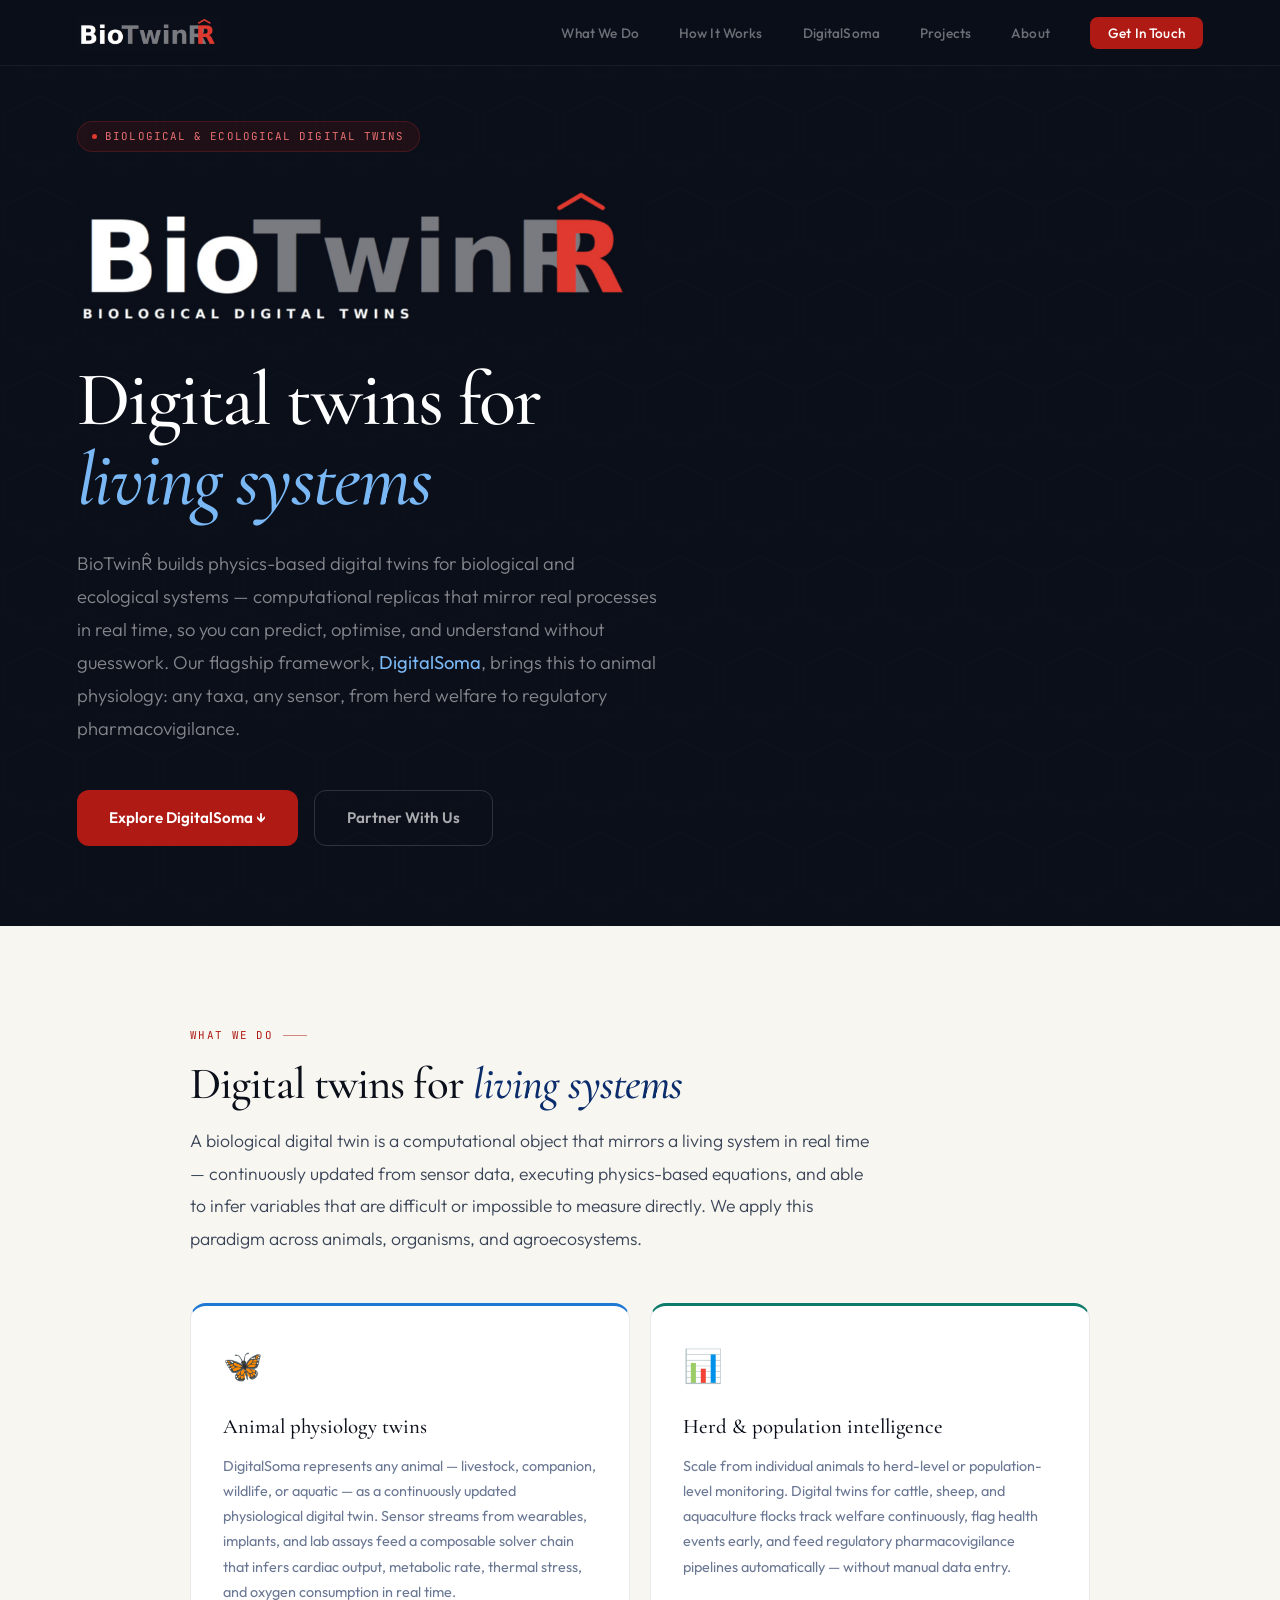
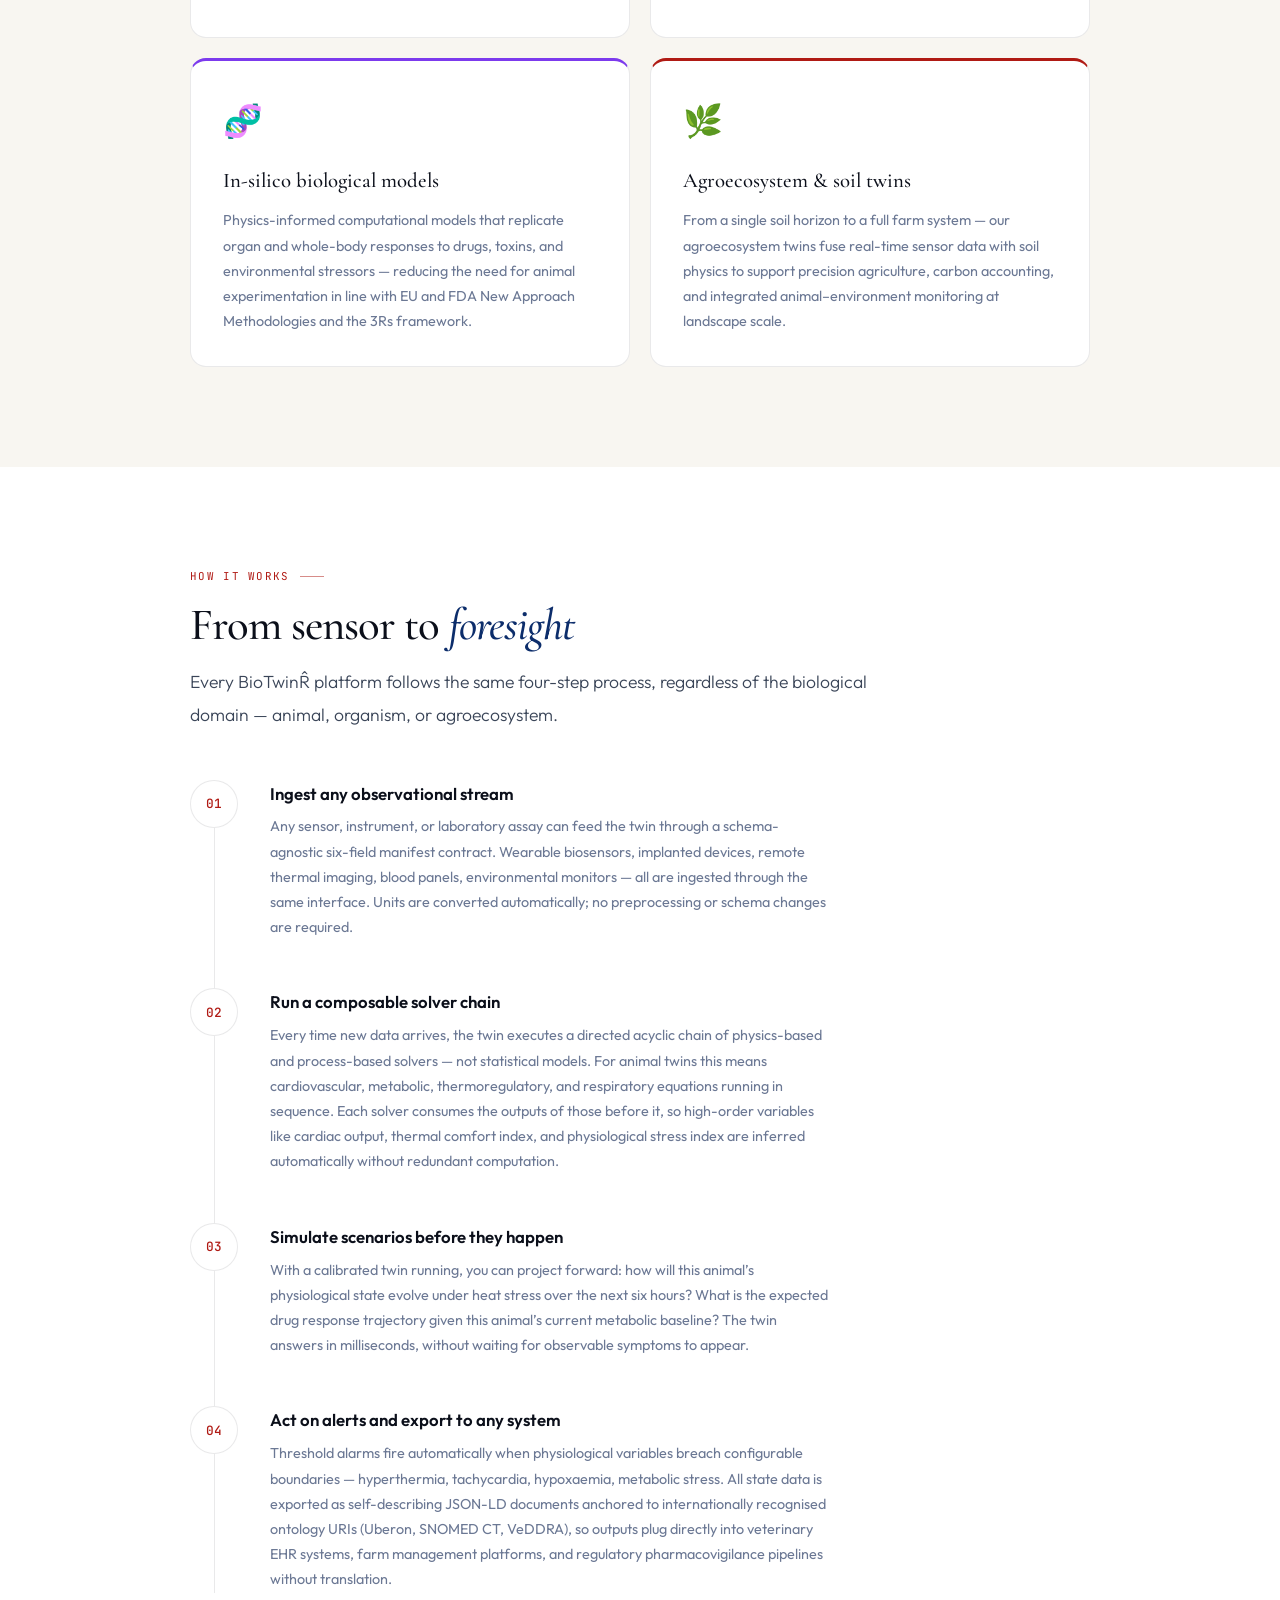
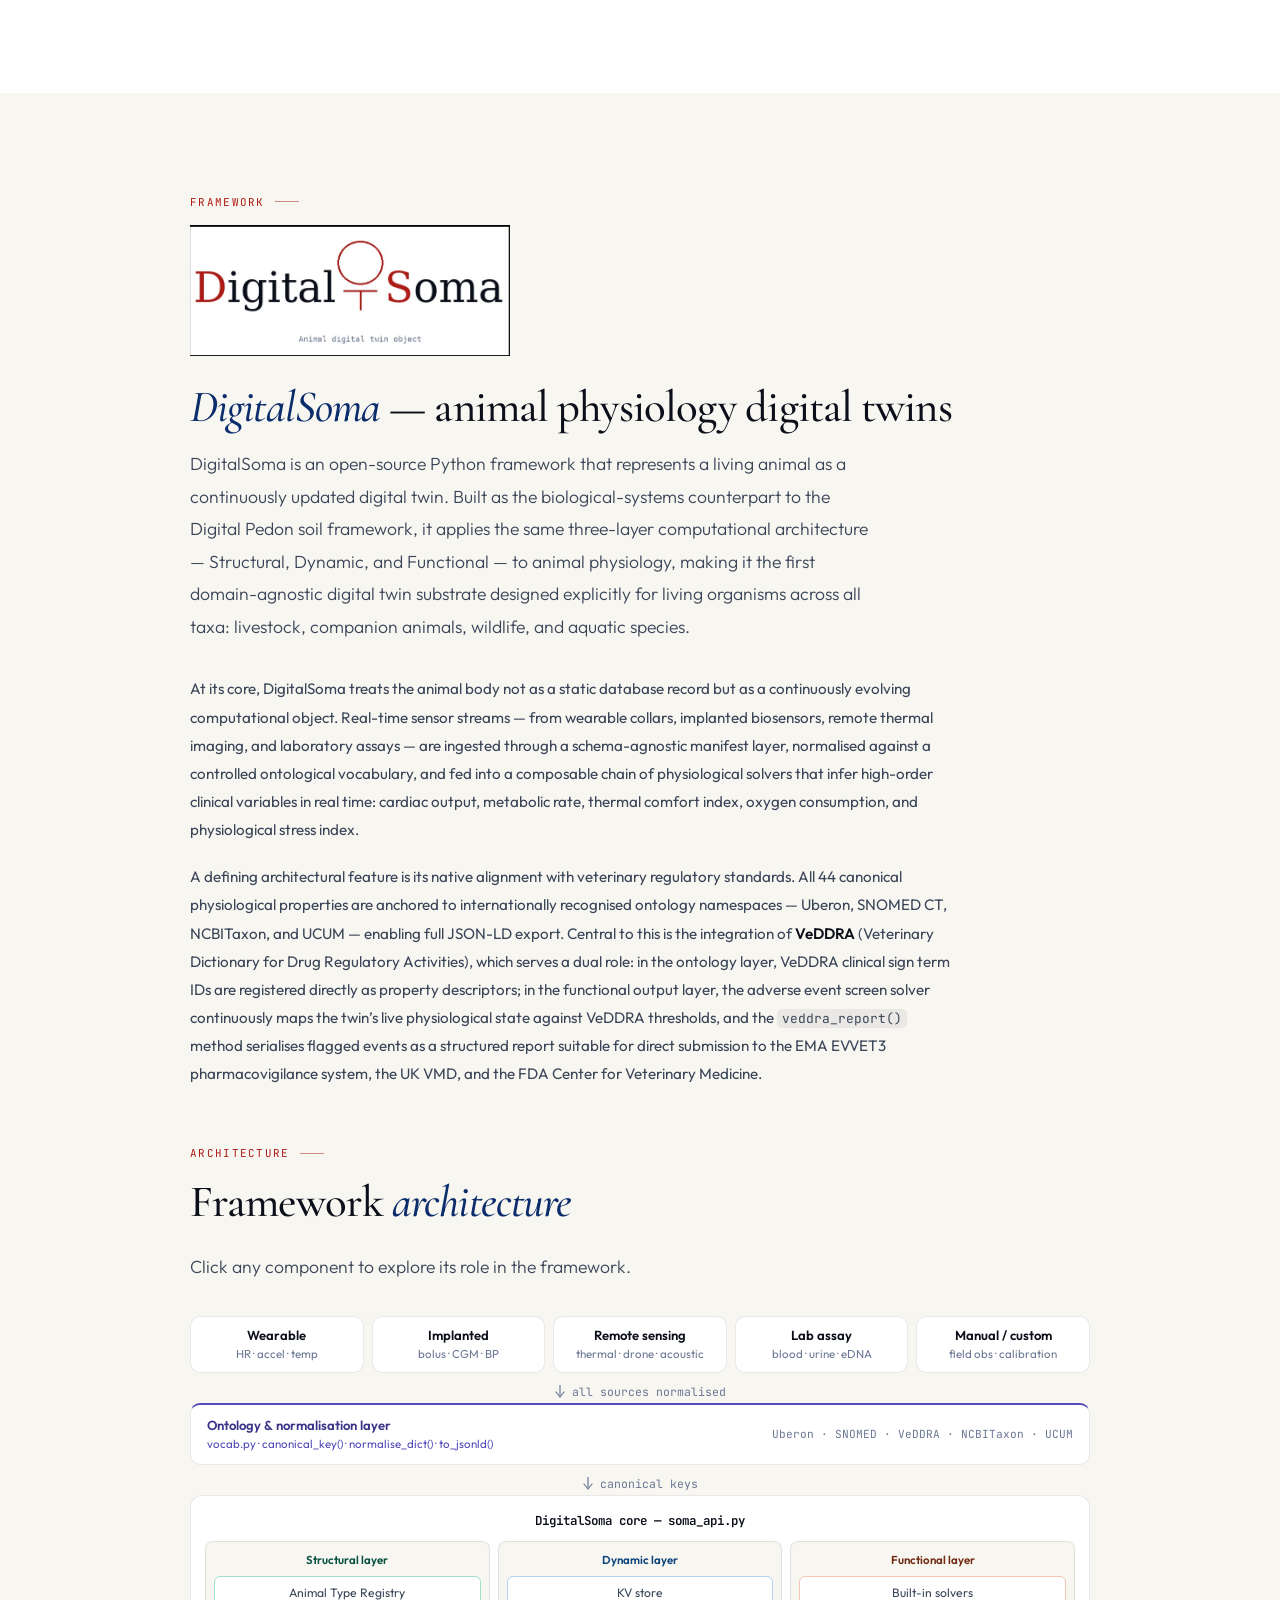
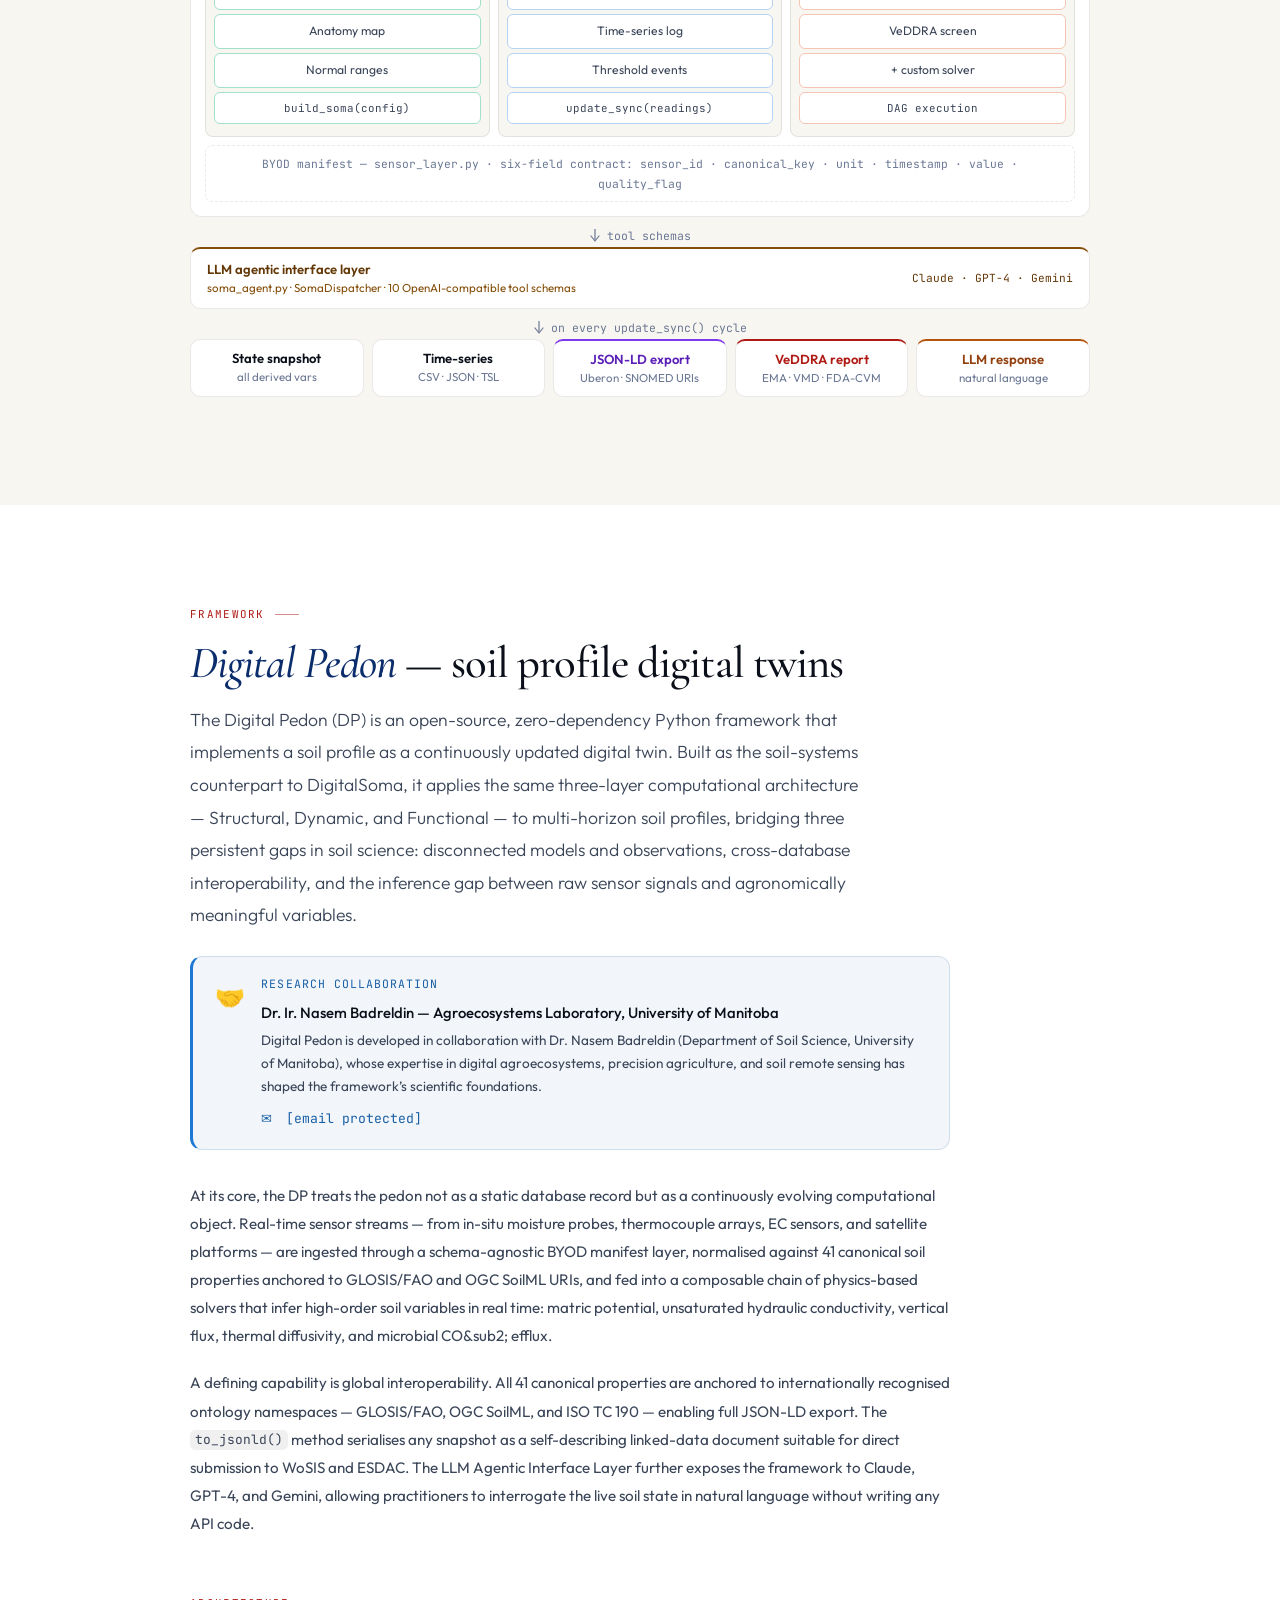
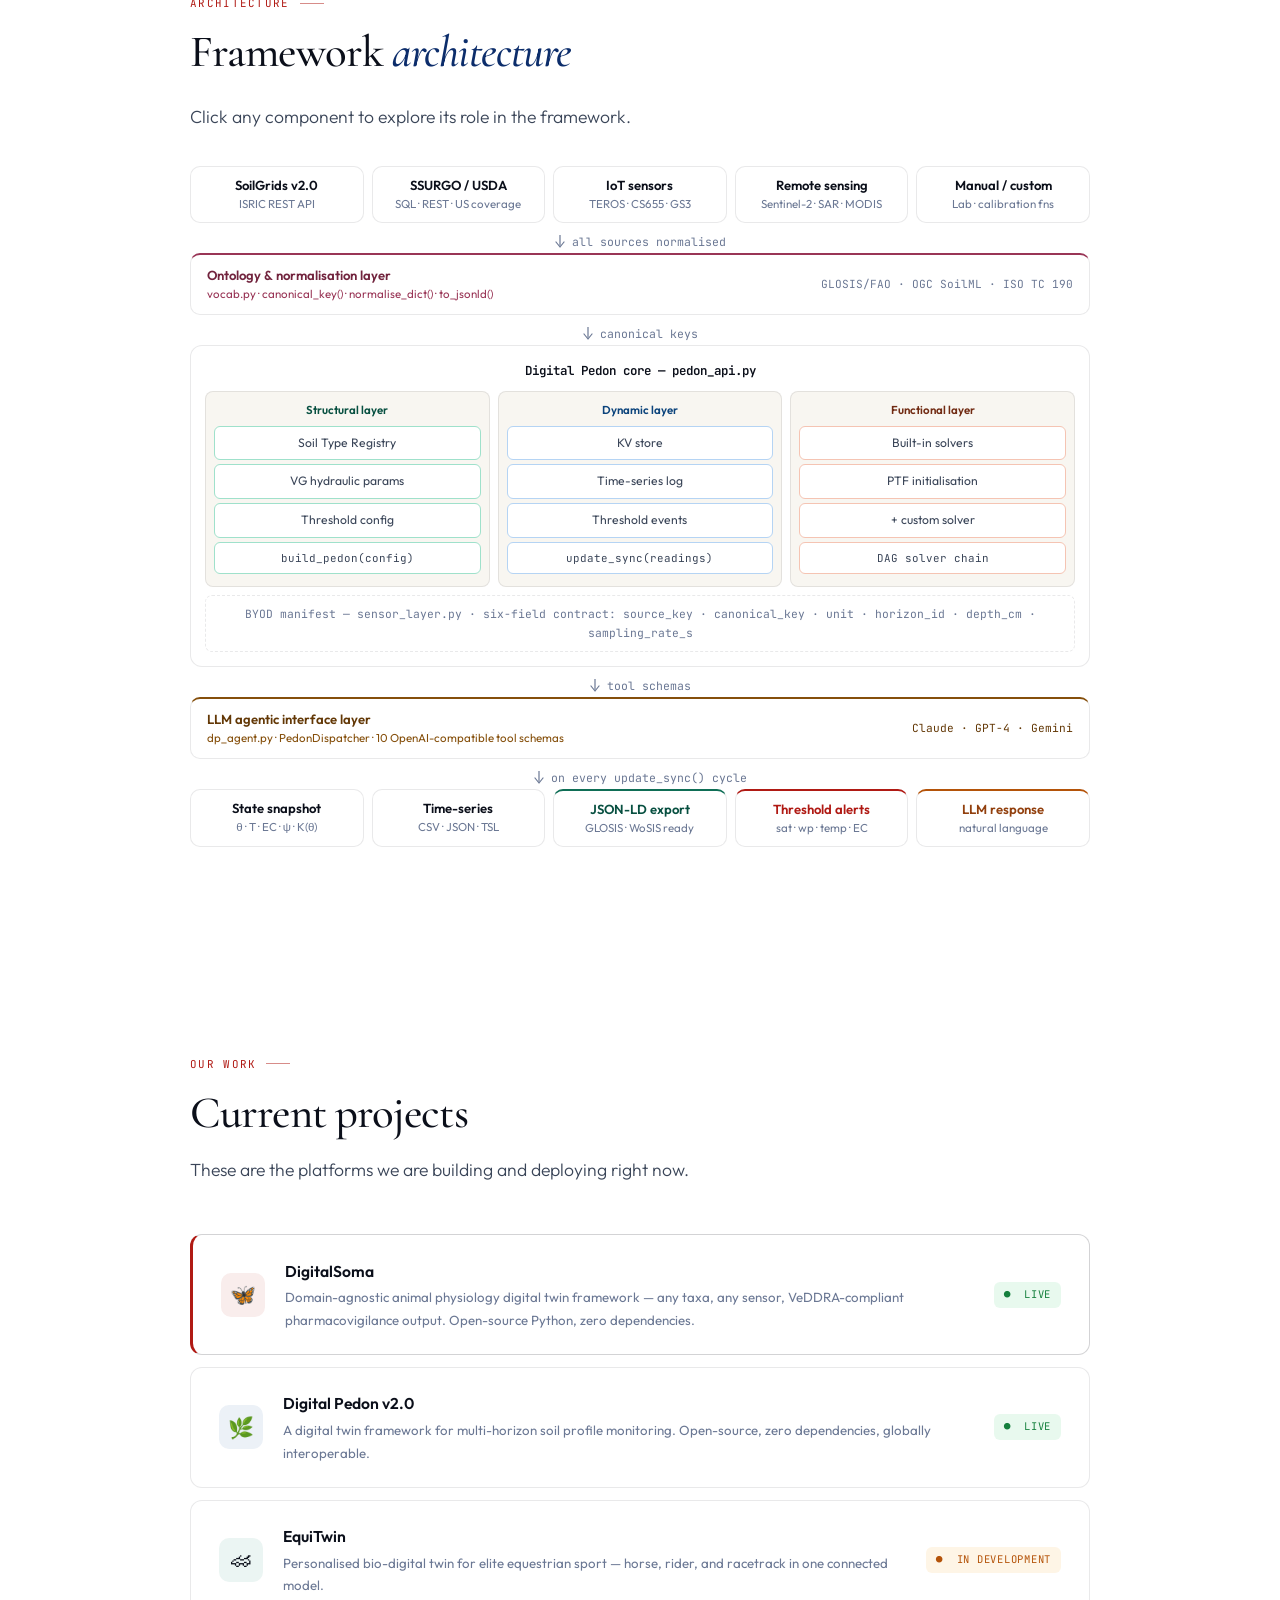
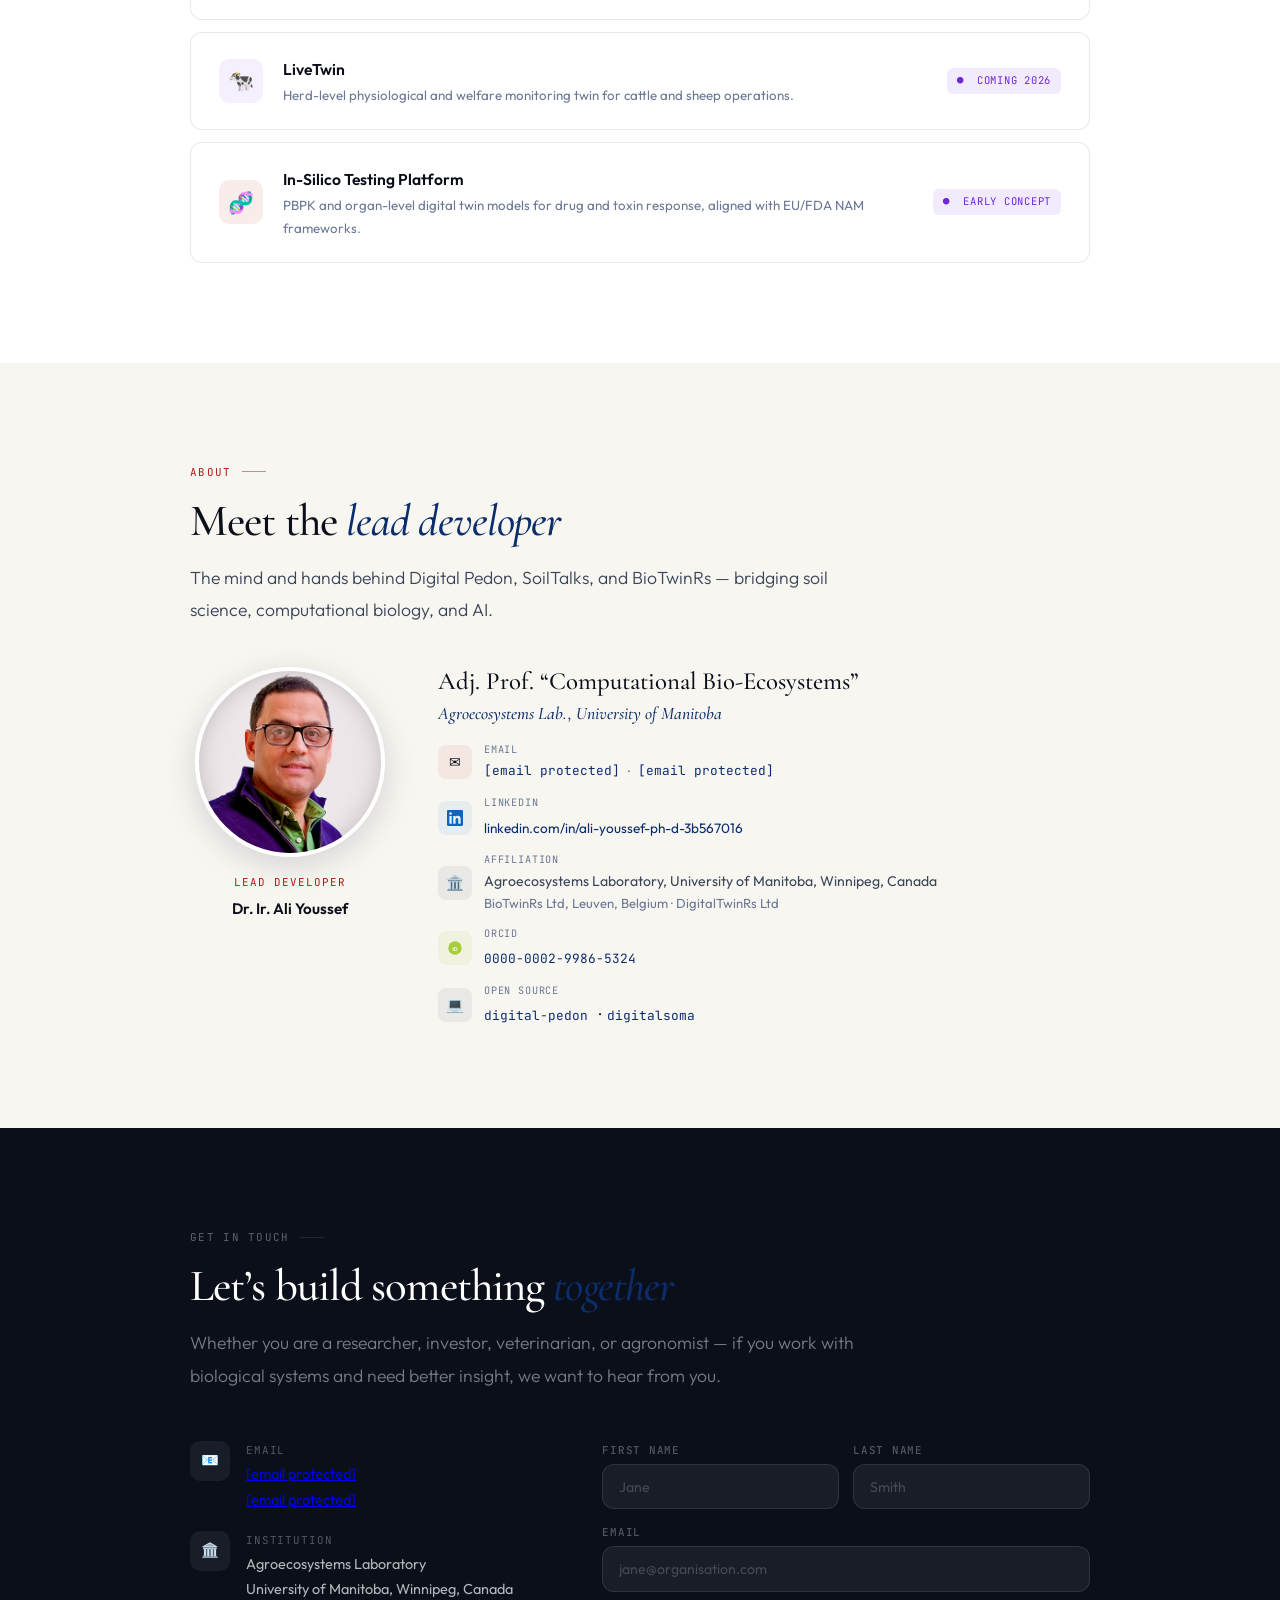
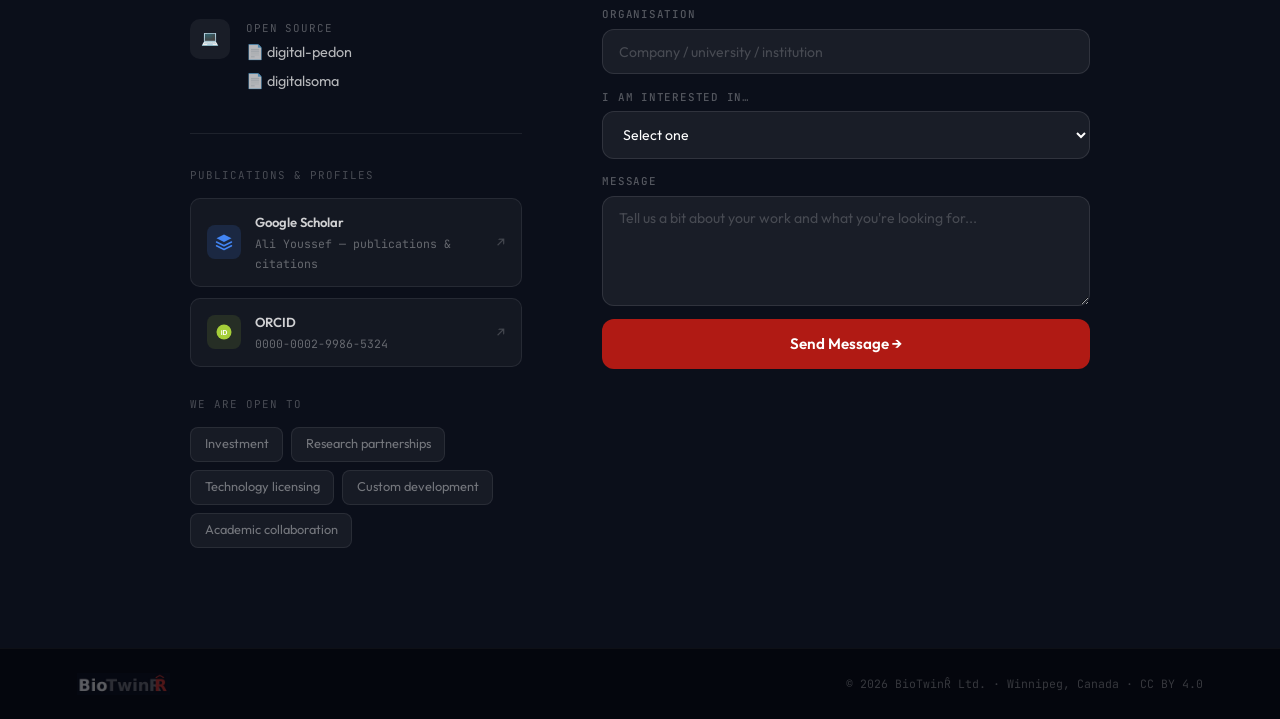
==== commit d6729130: "Update index.html" ====
--- a/index.html
+++ b/index.html
@@ -7,12 +7,235 @@
 <title>BioTwinR&#770; &#8212; Biological Digital Twins</title>
 <link rel="preconnect" href="https://fonts.googleapis.com">
 <link href="https://fonts.googleapis.com/css2?family=Cormorant+Garamond:ital,wght@0,400;0,500;0,700;1,400&family=Outfit:wght@300;400;500;600;700&family=JetBrains+Mono:wght@400;500&display=swap" rel="stylesheet">
-<link rel="stylesheet" href="style.css">
+<style>
+:root{
+  --ink:#0b0f1a;--ink-mid:#3a4558;--ink-soft:#6b7894;
+  --cream:#f8f6f1;--red:#b01a14;--red-v:#e03a30;--navy:#0c2d6b;
+  --white:#ffffff;--border:rgba(11,15,26,0.09);
+  --f-sans:'Outfit',sans-serif;--f-serif:'Cormorant Garamond',Georgia,serif;--f-mono:'JetBrains Mono',monospace;
+  --r:12px;--shadow:0 4px 32px rgba(11,15,26,0.10);
+}
+*,*::before,*::after{box-sizing:border-box;margin:0;padding:0;}
+html{scroll-behavior:smooth;}
+body{font-family:var(--f-sans);background:var(--white);color:var(--ink);line-height:1.7;overflow-x:hidden;}
+
+nav{position:fixed;top:0;left:0;right:0;z-index:100;height:66px;display:flex;align-items:center;justify-content:space-between;padding:0 6vw;background:rgba(11,15,26,0.97);backdrop-filter:blur(16px);border-bottom:1px solid rgba(255,255,255,0.06);}
+.nav-logo{text-decoration:none;}
+.nav-links{display:flex;gap:2.5rem;list-style:none;}
+.nav-links a{font-size:.85rem;font-weight:500;color:rgba(255,255,255,.4);text-decoration:none;letter-spacing:.01em;transition:color .2s;}
+.nav-links a:hover{color:white;}
+.nav-cta{background:var(--red)!important;color:white!important;padding:.42rem 1.15rem;border-radius:8px;transition:background .2s!important;}
+.nav-cta:hover{background:#8b1510!important;}
+
+.hero{min-height:100vh;display:flex;flex-direction:column;justify-content:center;padding:120px 6vw 80px;background:var(--ink);position:relative;overflow:hidden;}
+.hero::before{content:'';position:absolute;inset:0;pointer-events:none;background-image:url("data:image/svg+xml,%3Csvg xmlns='http://www.w3.org/2000/svg' width='80' height='92'%3E%3Cpolygon points='40,4 76,22 76,60 40,78 4,60 4,22' fill='none' stroke='%23ffffff' stroke-width='0.3' stroke-opacity='0.04'/%3E%3C/svg%3E");background-size:80px 92px;}
+.hero-inner{max-width:760px;position:relative;z-index:1;}
+.hero-kicker{display:inline-flex;align-items:center;gap:8px;font-family:var(--f-mono);font-size:.68rem;letter-spacing:.1em;text-transform:uppercase;color:#e87070;background:rgba(176,26,20,.12);border:1px solid rgba(224,58,48,.2);padding:.32rem .9rem;border-radius:100px;margin-bottom:2rem;opacity:0;animation:up .6s .1s forwards;}
+.hero-kicker-dot{width:5px;height:5px;border-radius:50%;background:var(--red-v);animation:blink 2s infinite;}
+@keyframes blink{0%,100%{opacity:1}50%{opacity:.15}}
+.hero h1{font-family:var(--f-serif);font-size:clamp(3rem,6vw,5.5rem);line-height:1.05;letter-spacing:-.025em;font-weight:500;color:white;margin-bottom:1.6rem;opacity:0;animation:up .7s .3s forwards;}
+.hero h1 em{font-style:italic;color:#7ab8f5;}
+.hero-body{font-size:1.15rem;color:rgba(255,255,255,.5);font-weight:300;max-width:580px;line-height:1.8;margin-bottom:2.8rem;opacity:0;animation:up .7s .45s forwards;}
+.hero-ctas{display:flex;gap:1rem;flex-wrap:wrap;opacity:0;animation:up .7s .6s forwards;}
+.btn{display:inline-flex;align-items:center;gap:8px;padding:.88rem 2rem;border-radius:var(--r);font-weight:600;font-size:.95rem;text-decoration:none;transition:all .2s;}
+.btn-red{background:var(--red);color:white;}
+.btn-red:hover{background:#8b1510;transform:translateY(-2px);box-shadow:0 8px 24px rgba(176,26,20,.35);}
+.btn-ghost{background:transparent;color:rgba(255,255,255,.65);border:1.5px solid rgba(255,255,255,.15);}
+.btn-ghost:hover{border-color:rgba(255,255,255,.4);color:white;}
+
+.section{padding:100px 6vw;}
+.section.alt{background:var(--cream);}
+.section-inner{max-width:900px;margin:0 auto;}
+.label{font-family:var(--f-mono);font-size:.68rem;letter-spacing:.12em;text-transform:uppercase;color:var(--red);margin-bottom:.9rem;display:flex;align-items:center;gap:10px;}
+.label::after{content:'';width:24px;height:1px;background:var(--red);opacity:.5;}
+h2{font-family:var(--f-serif);font-size:clamp(2rem,3.5vw,3rem);font-weight:500;letter-spacing:-.02em;line-height:1.12;color:var(--ink);margin-bottom:1rem;}
+h2 em{font-style:italic;color:var(--navy);}
+.lead{font-size:1.1rem;color:var(--ink-mid);font-weight:300;line-height:1.85;max-width:680px;}
+
+.what-grid{display:grid;grid-template-columns:1fr 1fr;gap:1.25rem;margin-top:3rem;}
+.what-card{background:white;border:1px solid var(--border);border-radius:16px;padding:2rem;border-top:3px solid transparent;transition:box-shadow .25s,transform .25s;}
+.what-card:hover{box-shadow:var(--shadow);transform:translateY(-4px);}
+.what-card.c1{border-top-color:#1e78d4;}
+.what-card.c2{border-top-color:#0c7b6a;}
+.what-card.c3{border-top-color:#7c3aed;}
+.what-card.c4{border-top-color:var(--red);}
+.what-icon{font-size:2rem;margin-bottom:1rem;}
+.what-title{font-family:var(--f-serif);font-size:1.3rem;font-weight:500;color:var(--ink);margin-bottom:.6rem;}
+.what-text{font-size:.9rem;color:var(--ink-soft);line-height:1.75;}
+
+.steps{display:flex;flex-direction:column;gap:0;margin-top:3rem;position:relative;}
+.steps::before{content:'';position:absolute;left:24px;top:0;bottom:0;width:1px;background:var(--border);}
+.step{display:flex;gap:2rem;align-items:flex-start;padding:0 0 3rem 0;position:relative;}
+.step:last-child{padding-bottom:0;}
+.step-num{width:48px;height:48px;border-radius:50%;flex-shrink:0;background:white;border:1px solid var(--border);display:flex;align-items:center;justify-content:center;font-family:var(--f-mono);font-size:.8rem;font-weight:500;color:var(--red);position:relative;z-index:1;}
+.step-title{font-weight:600;font-size:1.05rem;color:var(--ink);margin-bottom:.4rem;}
+.step-text{font-size:.9rem;color:var(--ink-soft);line-height:1.75;max-width:560px;}
+
+.projects-list{display:flex;flex-direction:column;gap:.75rem;margin-top:3rem;}
+.proj-row{display:flex;align-items:center;justify-content:space-between;background:white;border:1px solid var(--border);border-radius:var(--r);padding:1.4rem 1.75rem;transition:all .2s;}
+.proj-row:hover{border-color:rgba(176,26,20,.25);box-shadow:var(--shadow);transform:translateX(4px);}
+.proj-left{display:flex;align-items:center;gap:1.25rem;}
+.proj-icon{width:44px;height:44px;border-radius:10px;display:flex;align-items:center;justify-content:center;font-size:1.3rem;flex-shrink:0;}
+.proj-icon.blue{background:rgba(15,84,153,.08);}
+.proj-icon.green{background:rgba(12,123,106,.08);}
+.proj-icon.purple{background:rgba(124,58,237,.08);}
+.proj-icon.red{background:rgba(176,26,20,.08);}
+.proj-name{font-weight:600;font-size:.98rem;color:var(--ink);}
+.proj-desc{font-size:.83rem;color:var(--ink-soft);margin-top:2px;}
+.proj-tag{font-family:var(--f-mono);font-size:.66rem;text-transform:uppercase;letter-spacing:.07em;padding:4px 10px;border-radius:6px;white-space:nowrap;}
+.proj-tag.live{background:rgba(34,197,94,.1);color:#15803d;}
+.proj-tag.dev{background:rgba(245,158,11,.1);color:#b45309;}
+.proj-tag.coming{background:rgba(124,58,237,.1);color:#6d28d9;}
+
+#contact{background:var(--ink);color:white;}
+#contact h2{color:white;}
+#contact .label{color:rgba(255,255,255,.35);}
+#contact .label::after{background:rgba(255,255,255,.2);}
+#contact .lead{color:rgba(255,255,255,.45);}
+.contact-layout{display:grid;grid-template-columns:1fr 1fr;gap:5rem;margin-top:3rem;align-items:start;}
+.contact-info{display:flex;flex-direction:column;gap:1.1rem;}
+.ci{display:flex;gap:1rem;align-items:flex-start;}
+.ci-icon{width:40px;height:40px;border-radius:10px;background:rgba(255,255,255,.06);display:flex;align-items:center;justify-content:center;font-size:.9rem;flex-shrink:0;}
+.ci-label{font-size:.68rem;color:rgba(255,255,255,.3);text-transform:uppercase;letter-spacing:.08em;font-family:var(--f-mono);margin-bottom:3px;}
+.ci-value{font-size:.9rem;color:rgba(255,255,255,.7);}
+.cform{display:flex;flex-direction:column;gap:.85rem;}
+.crow{display:grid;grid-template-columns:1fr 1fr;gap:.85rem;}
+.cf{display:flex;flex-direction:column;gap:.3rem;}
+.cf label{font-size:.68rem;font-weight:500;color:rgba(255,255,255,.3);text-transform:uppercase;letter-spacing:.07em;font-family:var(--f-mono);}
+.cf input,.cf select,.cf textarea{background:rgba(255,255,255,.06);border:1px solid rgba(255,255,255,.1);border-radius:var(--r);padding:.8rem 1rem;color:white;font-family:var(--f-sans);font-size:.88rem;outline:none;transition:border-color .2s;resize:vertical;}
+.cf input::placeholder,.cf textarea::placeholder{color:rgba(255,255,255,.2);}
+.cf input:focus,.cf select:focus,.cf textarea:focus{border-color:var(--red);}
+.cf select option{background:#0b0f1a;}
+.cf textarea{min-height:110px;}
+.submit{background:var(--red);color:white;border:none;border-radius:var(--r);padding:.95rem 2rem;font-family:var(--f-sans);font-size:.95rem;font-weight:600;cursor:pointer;transition:background .2s,transform .15s;width:100%;}
+.submit:hover{background:#8b1510;transform:translateY(-2px);}
+
+footer{background:#04060d;padding:1.5rem 6vw;display:flex;align-items:center;justify-content:space-between;border-top:1px solid rgba(255,255,255,.04);}
+.footer-copy{font-size:.72rem;color:rgba(255,255,255,.2);font-family:var(--f-mono);}
+
+.reveal{opacity:0;transform:translateY(20px);transition:opacity .65s,transform .65s;}
+.reveal.on{opacity:1;transform:none;}
+@keyframes up{from{opacity:0;transform:translateY(18px)}to{opacity:1;transform:none}}
+
+@media(max-width:860px){
+  .what-grid{grid-template-columns:1fr;}
+  .contact-layout{grid-template-columns:1fr;gap:3rem;}
+  .nav-links{display:none;}
+}
+
+/* DigitalSoma architecture widget */
+.ds-arch-wrap{font-family:var(--f-sans);margin-top:.5rem;}
+.ds-row{display:grid;gap:8px;margin-bottom:8px;}
+.ds-inputs-row{grid-template-columns:repeat(5,1fr);}
+.ds-single-row{grid-template-columns:1fr;}
+.ds-node{border:1px solid var(--border);border-radius:10px;padding:10px 8px;cursor:pointer;text-align:center;transition:box-shadow .2s,transform .15s;background:white;}
+.ds-node:hover{box-shadow:var(--shadow);transform:translateY(-2px);}
+.ds-node.ds-active{outline:2px solid var(--navy);outline-offset:2px;}
+.ds-ntitle{font-size:.82rem;font-weight:600;color:var(--ink);line-height:1.3;}
+.ds-nsub{font-size:.72rem;color:var(--ink-soft);margin-top:3px;line-height:1.3;}
+.ds-inp.ds-active{outline-color:var(--ink-mid);}
+.ds-purple{border-top:2px solid #7c3aed;}.ds-purple .ds-ntitle{color:#5b21b6;}
+.ds-red-out{border-top:2px solid var(--red);}.ds-red-out .ds-ntitle{color:var(--red);}
+.ds-amber-out{border-top:2px solid #b45309;}.ds-amber-out .ds-ntitle{color:#92400e;}
+.ds-arrow-row{display:flex;justify-content:center;align-items:center;height:22px;gap:6px;color:var(--ink-soft);font-size:.72rem;font-family:var(--f-mono);}
+.ds-wide-bar{border:1px solid var(--border);border-radius:10px;padding:12px 16px;cursor:pointer;transition:box-shadow .2s,transform .15s;background:white;}
+.ds-wide-bar:hover{box-shadow:var(--shadow);transform:translateY(-1px);}
+.ds-wide-bar.ds-active{outline:2px solid var(--navy);outline-offset:2px;}
+.ds-onl{border-top:2px solid #534AB7;}
+.ds-onl .ds-ntitle{color:#3C3489;}
+.ds-onl .ds-nsub{color:#534AB7;}
+.ds-llm{border-top:2px solid #854F0B;}
+.ds-llm .ds-ntitle{color:#633806;}
+.ds-llm .ds-nsub{color:#854F0B;}
+.ds-tag-list{font-size:.7rem;color:var(--ink-soft);font-family:var(--f-mono);text-align:right;}
+.ds-core-box{border:1px solid var(--border);border-radius:12px;padding:14px;background:white;}
+.ds-core-label{font-size:.78rem;font-weight:600;color:var(--ink);text-align:center;margin-bottom:10px;font-family:var(--f-mono);}
+.ds-core-cols{display:grid;grid-template-columns:1fr 1fr 1fr;gap:8px;}
+.ds-col{border:1px solid var(--border);border-radius:8px;padding:8px;background:var(--cream);}
+.ds-col-head{font-size:.72rem;font-weight:600;text-align:center;margin-bottom:6px;}
+.ds-sl .ds-col-head{color:#085041;}
+.ds-dl .ds-col-head{color:#0C447C;}
+.ds-fl .ds-col-head{color:#712B13;}
+.ds-sub-btn{border:1px solid var(--border);border-radius:6px;padding:6px 8px;cursor:pointer;text-align:center;font-size:.76rem;margin-bottom:4px;transition:box-shadow .15s,transform .1s;background:white;color:var(--ink-mid);}
+.ds-sub-btn:hover{box-shadow:0 2px 8px rgba(11,15,26,.1);transform:translateY(-1px);}
+.ds-sub-btn.ds-active{outline:2px solid var(--navy);outline-offset:1px;}
+.ds-sl-btn{border-color:#9FE1CB;}.ds-sl-btn:hover{border-color:#0F6E56;}
+.ds-dl-btn{border-color:#B5D4F4;}.ds-dl-btn:hover{border-color:#185FA5;}
+.ds-fl-btn{border-color:#F5C4B3;}.ds-fl-btn:hover{border-color:#993C1D;}
+.ds-mono{font-size:.68rem;font-family:var(--f-mono);}
+.ds-byod{border:1px dashed var(--border);border-radius:7px;padding:8px 12px;text-align:center;font-size:.71rem;margin-top:8px;cursor:pointer;color:var(--ink-soft);font-family:var(--f-mono);transition:border-color .15s;}
+.ds-byod:hover{border-color:#888780;}
+.ds-byod.ds-active{outline:2px solid var(--navy);outline-offset:2px;}
+.ds-detail{border:1px solid var(--border);border-radius:12px;padding:1.4rem 1.6rem;margin-top:14px;background:white;animation:up .3s ease forwards;}
+.ds-detail-title{font-family:var(--f-serif);font-size:1.2rem;font-weight:500;color:var(--ink);margin-bottom:.5rem;}
+.ds-detail-body{font-size:.88rem;color:var(--ink-mid);line-height:1.75;}
+.ds-detail-body code{font-family:var(--f-mono);font-size:.82em;background:rgba(11,15,26,.06);padding:.1em .4em;border-radius:5px;color:var(--ink);}
+@media(max-width:860px){
+  .ds-inputs-row{grid-template-columns:1fr 1fr;}
+  .ds-core-cols{grid-template-columns:1fr;}
+  .ds-tag-list{display:none;}
+}
+@media(max-width:700px){
+  #about .reveal[style*="grid-template-columns"]{display:flex;flex-direction:column;gap:1.5rem;}
+}
+
+
+/* DigitalPedon architecture widget */
+.dp-arch-wrap{font-family:var(--f-sans);margin-top:.5rem;}
+.dp-row{display:grid;gap:8px;margin-bottom:8px;}
+.dp-inputs-row{grid-template-columns:repeat(5,1fr);}
+.dp-single-row{grid-template-columns:1fr;}
+.dp-node{border:1px solid var(--border);border-radius:10px;padding:10px 8px;cursor:pointer;text-align:center;transition:box-shadow .2s,transform .15s;background:white;}
+.dp-node:hover{box-shadow:var(--shadow);transform:translateY(-2px);}
+.dp-node.dp-active{outline:2px solid var(--navy);outline-offset:2px;}
+.dp-ntitle{font-size:.82rem;font-weight:600;color:var(--ink);line-height:1.3;}
+.dp-nsub{font-size:.72rem;color:var(--ink-soft);margin-top:3px;line-height:1.3;}
+.dp-inp.dp-active{outline-color:var(--ink-mid);}
+.dp-green-out{border-top:2px solid #0f6e56;}.dp-green-out .dp-ntitle{color:#085041;}
+.dp-red-out{border-top:2px solid var(--red);}.dp-red-out .dp-ntitle{color:var(--red);}
+.dp-amber-out{border-top:2px solid #b45309;}.dp-amber-out .dp-ntitle{color:#92400e;}
+.dp-purple-out{border-top:2px solid #7c3aed;}.dp-purple-out .dp-ntitle{color:#5b21b6;}
+.dp-arrow-row{display:flex;justify-content:center;align-items:center;height:22px;gap:6px;color:var(--ink-soft);font-size:.72rem;font-family:var(--f-mono);}
+.dp-wide-bar{border:1px solid var(--border);border-radius:10px;padding:12px 16px;cursor:pointer;transition:box-shadow .2s,transform .15s;background:white;}
+.dp-wide-bar:hover{box-shadow:var(--shadow);transform:translateY(-1px);}
+.dp-wide-bar.dp-active{outline:2px solid var(--navy);outline-offset:2px;}
+.dp-onl{border-top:2px solid #993556;}.dp-onl .dp-ntitle{color:#72243E;}.dp-onl .dp-nsub{color:#993556;}
+.dp-llm{border-top:2px solid #854F0B;}.dp-llm .dp-ntitle{color:#633806;}.dp-llm .dp-nsub{color:#854F0B;}
+.dp-tag-list{font-size:.7rem;color:var(--ink-soft);font-family:var(--f-mono);text-align:right;}
+.dp-core-box{border:1px solid var(--border);border-radius:12px;padding:14px;background:white;}
+.dp-core-label{font-size:.78rem;font-weight:600;color:var(--ink);text-align:center;margin-bottom:10px;font-family:var(--f-mono);}
+.dp-core-cols{display:grid;grid-template-columns:1fr 1fr 1fr;gap:8px;}
+.dp-col{border:1px solid var(--border);border-radius:8px;padding:8px;background:var(--cream);}
+.dp-col-head{font-size:.72rem;font-weight:600;text-align:center;margin-bottom:6px;}
+.dp-sl .dp-col-head{color:#085041;}
+.dp-dl .dp-col-head{color:#0C447C;}
+.dp-fl .dp-col-head{color:#712B13;}
+.dp-sub-btn{border:1px solid var(--border);border-radius:6px;padding:6px 8px;cursor:pointer;text-align:center;font-size:.76rem;margin-bottom:4px;transition:box-shadow .15s,transform .1s;background:white;color:var(--ink-mid);}
+.dp-sub-btn:hover{box-shadow:0 2px 8px rgba(11,15,26,.1);transform:translateY(-1px);}
+.dp-sub-btn.dp-active{outline:2px solid var(--navy);outline-offset:1px;}
+.dp-sl-btn{border-color:#9FE1CB;}.dp-sl-btn:hover{border-color:#0F6E56;}
+.dp-dl-btn{border-color:#B5D4F4;}.dp-dl-btn:hover{border-color:#185FA5;}
+.dp-fl-btn{border-color:#F5C4B3;}.dp-fl-btn:hover{border-color:#993C1D;}
+.dp-mono{font-size:.68rem;font-family:var(--f-mono);}
+.dp-byod{border:1px dashed var(--border);border-radius:7px;padding:8px 12px;text-align:center;font-size:.71rem;margin-top:8px;cursor:pointer;color:var(--ink-soft);font-family:var(--f-mono);transition:border-color .15s;}
+.dp-byod:hover{border-color:#888780;}
+.dp-byod.dp-active{outline:2px solid var(--navy);outline-offset:2px;}
+.dp-detail{border:1px solid var(--border);border-radius:12px;padding:1.4rem 1.6rem;margin-top:14px;background:white;animation:up .3s ease forwards;}
+.dp-detail-title{font-family:var(--f-serif);font-size:1.2rem;font-weight:500;color:var(--ink);margin-bottom:.5rem;}
+.dp-detail-body{font-size:.88rem;color:var(--ink-mid);line-height:1.75;}
+.dp-detail-body code{font-family:var(--f-mono);font-size:.82em;background:rgba(11,15,26,.06);padding:.1em .4em;border-radius:5px;color:var(--ink);}
+@media(max-width:860px){
+  .dp-inputs-row{grid-template-columns:1fr 1fr;}
+  .dp-core-cols{grid-template-columns:1fr;}
+  .dp-tag-list{display:none;}
+}
+
+</style>
 </head>
 <body>
 
-<nav id="main-nav">
-  <a href="#" class="nav-logo"><img src="[data-uri]" alt="BioTwinR&#770; logo — navigate to homepage" style="height:34px;width:auto;display:block;"></a>
+<nav>
+  <a href="#" class="nav-logo"><img src="[data-uri]" alt="BioTwinR" style="height:34px;width:auto;display:block;"></a>
   <ul class="nav-links">
     <li><a href="#what">What We Do</a></li>
     <li><a href="#how">How It Works</a></li>
@@ -21,26 +244,12 @@
     <li><a href="#about">About</a></li>
     <li><a href="#contact" class="nav-cta">Get In Touch</a></li>
   </ul>
-
-  <button class="hamburger" id="hamburger" aria-label="Toggle menu">
-    <span></span><span></span><span></span>
-  </button>
 </nav>
-<div class="mobile-menu" id="mobile-menu">
-  <a href="#what">What We Do</a>
-  <a href="#how">How It Works</a>
-  <a href="#digitalsoma">DigitalSoma</a>
-  <a href="#digitalpedon">Digital Pedon</a>
-  <a href="#projects">Projects</a>
-  <a href="#about">About</a>
-  <a href="#contact" class="nav-cta">Get In Touch</a>
-</div>
-<main>
 
 <section class="hero">
   <div class="hero-inner">
     <div class="hero-kicker"><span class="hero-kicker-dot"></span>Biological &amp; Ecological Digital Twins</div>
-    <img src="[data-uri]" alt="BioTwinR&#770; — Biological Digital Twins" style="height:144px;width:auto;display:block;margin-bottom:2rem;opacity:0;animation:up .7s .15s forwards;">
+    <img src="[data-uri]" alt="BioTwinR" style="height:144px;width:auto;display:block;margin-bottom:2rem;opacity:0;animation:up .7s .15s forwards;">
     <h1>Digital twins for<br><em>living systems</em></h1>
     <p class="hero-body">BioTwinR&#770; builds physics-based digital twins for biological and ecological systems &mdash; computational replicas that mirror real processes in real time, so you can predict, optimise, and understand without guesswork. Our flagship framework, <strong style="color:#7ab8f5;font-weight:400;">DigitalSoma</strong>, brings this to animal physiology: any taxa, any sensor, from herd welfare to regulatory pharmacovigilance.</p>
     <div class="hero-ctas">
@@ -122,10 +331,10 @@
   <div class="section-inner">
     <div class="label reveal">Framework</div>
     <div class="reveal" style="margin-bottom:1.6rem;">
-      <img src="[data-uri]" alt="DigitalSoma framework logo — animal physiology digital twins" style="max-width:320px;width:100%;height:auto;display:block;">
+      <img src="[data-uri]" alt="DigitalSoma logo" style="max-width:320px;width:100%;height:auto;display:block;">
     </div>
     <h2 class="reveal"><em>DigitalSoma</em> &mdash; animal physiology digital twins</h2>
-    <p class="lead reveal">DigitalSoma is an open-source Python framework that represents a living animal as a continuously updated digital twin. It implements a three-layer computational architecture &mdash; Structural, Dynamic, and Functional &mdash; applied to animal physiology, making it the first domain-agnostic digital twin substrate designed explicitly for living organisms across all taxa: livestock, companion animals, wildlife, and aquatic species.</p>
+    <p class="lead reveal">DigitalSoma is an open-source Python framework that represents a living animal as a continuously updated digital twin. Built as the biological-systems counterpart to the Digital Pedon soil framework, it applies the same three-layer computational architecture &mdash; Structural, Dynamic, and Functional &mdash; to animal physiology, making it the first domain-agnostic digital twin substrate designed explicitly for living organisms across all taxa: livestock, companion animals, wildlife, and aquatic species.</p>
     <div class="reveal" style="margin-top:2rem;">
       <p style="font-size:.95rem;color:var(--ink-mid);line-height:1.85;max-width:760px;">At its core, DigitalSoma treats the animal body not as a static database record but as a continuously evolving computational object. Real-time sensor streams &mdash; from wearable collars, implanted biosensors, remote thermal imaging, and laboratory assays &mdash; are ingested through a schema-agnostic manifest layer, normalised against a controlled ontological vocabulary, and fed into a composable chain of physiological solvers that infer high-order clinical variables in real time: cardiac output, metabolic rate, thermal comfort index, oxygen consumption, and physiological stress index.</p>
       <p style="font-size:.95rem;color:var(--ink-mid);line-height:1.85;max-width:760px;margin-top:1.2rem;">A defining architectural feature is its native alignment with veterinary regulatory standards. All 44 canonical physiological properties are anchored to internationally recognised ontology namespaces &mdash; Uberon, SNOMED&nbsp;CT, NCBITaxon, and UCUM &mdash; enabling full JSON-LD export. Central to this is the integration of <strong style="color:var(--ink);font-weight:600;">VeDDRA</strong> (Veterinary Dictionary for Drug Regulatory Activities), which serves a dual role: in the ontology layer, VeDDRA clinical sign term IDs are registered directly as property descriptors; in the functional output layer, the adverse event screen solver continuously maps the twin&rsquo;s live physiological state against VeDDRA thresholds, and the <code style="font-family:var(--f-mono);font-size:.85em;background:rgba(11,15,26,.06);padding:.1em .4em;border-radius:5px;">veddra_report()</code> method serialises flagged events as a structured report suitable for direct submission to the EMA EVVET3 pharmacovigilance system, the UK VMD, and the FDA Center for Veterinary Medicine.</p>
@@ -135,79 +344,79 @@
     <h2 class="reveal" style="margin-bottom:1.5rem;">Framework <em>architecture</em></h2>
     <p class="lead reveal" style="margin-bottom:2rem;">Click any component to explore its role in the framework.</p>
 
-    <div class="reveal twin-arch-wrap soma-theme">
-
-      <div class="twin-row twin-inputs-row">
-        <div class="twin-node twin-inp" data-id="wearable"><div class="twin-ntitle">Wearable</div><div class="twin-nsub">HR &middot; accel &middot; temp</div></div>
-        <div class="twin-node twin-inp" data-id="implanted"><div class="twin-ntitle">Implanted</div><div class="twin-nsub">bolus &middot; CGM &middot; BP</div></div>
-        <div class="twin-node twin-inp" data-id="remote"><div class="twin-ntitle">Remote sensing</div><div class="twin-nsub">thermal &middot; drone &middot; acoustic</div></div>
-        <div class="twin-node twin-inp" data-id="lab"><div class="twin-ntitle">Lab assay</div><div class="twin-nsub">blood &middot; urine &middot; eDNA</div></div>
-        <div class="twin-node twin-inp" data-id="manual"><div class="twin-ntitle">Manual / custom</div><div class="twin-nsub">field obs &middot; calibration</div></div>
-      </div>
-
-      <div class="twin-arrow-row"><svg width="12" height="14" viewBox="0 0 12 14" fill="none"><path d="M6 0v10M2 7l4 5 4-5" stroke="currentColor" stroke-width="1.2" stroke-linecap="round" stroke-linejoin="round"/></svg><span>all sources normalised</span></div>
-
-      <div class="twin-row twin-single-row">
-        <div class="twin-wide-bar twin-onl" data-id="onl" style="display:flex;align-items:center;justify-content:space-between;">
-          <div><div class="twin-ntitle">Ontology &amp; normalisation layer</div><div class="twin-nsub" style="margin-top:3px;">vocab.py &middot; canonical_key() &middot; normalise_dict() &middot; to_jsonld()</div></div>
-          <div class="twin-tag-list">Uberon &middot; SNOMED &middot; VeDDRA &middot; NCBITaxon &middot; UCUM</div>
-        </div>
-      </div>
-
-      <div class="twin-arrow-row"><svg width="12" height="14" viewBox="0 0 12 14" fill="none"><path d="M6 0v10M2 7l4 5 4-5" stroke="currentColor" stroke-width="1.2" stroke-linecap="round" stroke-linejoin="round"/></svg><span>canonical keys</span></div>
-
-      <div class="twin-row twin-single-row">
-        <div class="twin-core-box">
-          <div class="twin-core-label">DigitalSoma core &mdash; soma_api.py</div>
-          <div class="twin-core-cols">
-            <div class="twin-col twin-sl">
-              <div class="twin-col-head">Structural layer</div>
-              <div class="twin-sub-btn twin-sl-btn" data-id="atr">Animal Type Registry</div>
-              <div class="twin-sub-btn twin-sl-btn" data-id="anatomy">Anatomy map</div>
-              <div class="twin-sub-btn twin-sl-btn" data-id="ranges">Normal ranges</div>
-              <div class="twin-sub-btn twin-sl-btn text-mono" data-id="buildsoma">build_soma(config)</div>
-            </div>
-            <div class="twin-col twin-dl">
-              <div class="twin-col-head">Dynamic layer</div>
-              <div class="twin-sub-btn twin-dl-btn" data-id="kvs">KV store</div>
-              <div class="twin-sub-btn twin-dl-btn" data-id="tsl">Time-series log</div>
-              <div class="twin-sub-btn twin-dl-btn" data-id="tes">Threshold events</div>
-              <div class="twin-sub-btn twin-dl-btn text-mono" data-id="updatesync">update_sync(readings)</div>
-            </div>
-            <div class="twin-col twin-fl">
-              <div class="twin-col-head">Functional layer</div>
-              <div class="twin-sub-btn twin-fl-btn" data-id="builtins">Built-in solvers</div>
-              <div class="twin-sub-btn twin-fl-btn" data-id="veddra_solver">VeDDRA screen</div>
-              <div class="twin-sub-btn twin-fl-btn" data-id="custom_solver">+ custom solver</div>
-              <div class="twin-sub-btn twin-fl-btn text-mono" data-id="dag">DAG execution</div>
-            </div>
-          </div>
-          <div class="twin-byod" data-id="byod">BYOD manifest &mdash; sensor_layer.py &middot; six-field contract: sensor_id &middot; canonical_key &middot; unit &middot; timestamp &middot; value &middot; quality_flag</div>
-        </div>
-      </div>
-
-      <div class="twin-arrow-row"><svg width="12" height="14" viewBox="0 0 12 14" fill="none"><path d="M6 0v10M2 7l4 5 4-5" stroke="currentColor" stroke-width="1.2" stroke-linecap="round" stroke-linejoin="round"/></svg><span>tool schemas</span></div>
-
-      <div class="twin-row twin-single-row">
-        <div class="twin-wide-bar twin-llm" data-id="llm" style="display:flex;align-items:center;justify-content:space-between;">
-          <div><div class="twin-ntitle">LLM agentic interface layer</div><div class="twin-nsub" style="margin-top:3px;">soma_agent.py &middot; SomaDispatcher &middot; 10 OpenAI-compatible tool schemas</div></div>
-          <div class="twin-tag-list" style="color:#633806;">Claude &middot; GPT-4 &middot; Gemini</div>
-        </div>
-      </div>
-
-      <div class="twin-arrow-row"><svg width="12" height="14" viewBox="0 0 12 14" fill="none"><path d="M6 0v10M2 7l4 5 4-5" stroke="currentColor" stroke-width="1.2" stroke-linecap="round" stroke-linejoin="round"/></svg><span>on every update_sync() cycle</span></div>
-
-      <div class="twin-row twin-inputs-row">
-        <div class="twin-node twin-inp" data-id="out_state"><div class="twin-ntitle">State snapshot</div><div class="twin-nsub">all derived vars</div></div>
-        <div class="twin-node twin-inp" data-id="out_ts"><div class="twin-ntitle">Time-series</div><div class="twin-nsub">CSV &middot; JSON &middot; TSL</div></div>
-        <div class="twin-node twin-inp twin-purple" data-id="out_jsonld"><div class="twin-ntitle">JSON-LD export</div><div class="twin-nsub">Uberon &middot; SNOMED URIs</div></div>
-        <div class="twin-node twin-red-out" data-id="out_veddra"><div class="twin-ntitle">VeDDRA report</div><div class="twin-nsub">EMA &middot; VMD &middot; FDA-CVM</div></div>
-        <div class="twin-node twin-amber-out" data-id="out_llm"><div class="twin-ntitle">LLM response</div><div class="twin-nsub">natural language</div></div>
-      </div>
-
-      <div class="twin-detail" id="ds-detail" style="display:none;">
-        <div class="twin-detail-title" id="ds-detail-title"></div>
-        <div class="twin-detail-body" id="ds-detail-body"></div>
+    <div class="reveal ds-arch-wrap">
+
+      <div class="ds-row ds-inputs-row">
+        <div class="ds-node ds-inp" data-id="wearable"><div class="ds-ntitle">Wearable</div><div class="ds-nsub">HR &middot; accel &middot; temp</div></div>
+        <div class="ds-node ds-inp" data-id="implanted"><div class="ds-ntitle">Implanted</div><div class="ds-nsub">bolus &middot; CGM &middot; BP</div></div>
+        <div class="ds-node ds-inp" data-id="remote"><div class="ds-ntitle">Remote sensing</div><div class="ds-nsub">thermal &middot; drone &middot; acoustic</div></div>
+        <div class="ds-node ds-inp" data-id="lab"><div class="ds-ntitle">Lab assay</div><div class="ds-nsub">blood &middot; urine &middot; eDNA</div></div>
+        <div class="ds-node ds-inp" data-id="manual"><div class="ds-ntitle">Manual / custom</div><div class="ds-nsub">field obs &middot; calibration</div></div>
+      </div>
+
+      <div class="ds-arrow-row"><svg width="12" height="14" viewBox="0 0 12 14" fill="none"><path d="M6 0v10M2 7l4 5 4-5" stroke="currentColor" stroke-width="1.2" stroke-linecap="round" stroke-linejoin="round"/></svg><span>all sources normalised</span></div>
+
+      <div class="ds-row ds-single-row">
+        <div class="ds-wide-bar ds-onl" data-id="onl" style="display:flex;align-items:center;justify-content:space-between;">
+          <div><div class="ds-ntitle">Ontology &amp; normalisation layer</div><div class="ds-nsub" style="margin-top:3px;">vocab.py &middot; canonical_key() &middot; normalise_dict() &middot; to_jsonld()</div></div>
+          <div class="ds-tag-list">Uberon &middot; SNOMED &middot; VeDDRA &middot; NCBITaxon &middot; UCUM</div>
+        </div>
+      </div>
+
+      <div class="ds-arrow-row"><svg width="12" height="14" viewBox="0 0 12 14" fill="none"><path d="M6 0v10M2 7l4 5 4-5" stroke="currentColor" stroke-width="1.2" stroke-linecap="round" stroke-linejoin="round"/></svg><span>canonical keys</span></div>
+
+      <div class="ds-row ds-single-row">
+        <div class="ds-core-box">
+          <div class="ds-core-label">DigitalSoma core &mdash; soma_api.py</div>
+          <div class="ds-core-cols">
+            <div class="ds-col ds-sl">
+              <div class="ds-col-head">Structural layer</div>
+              <div class="ds-sub-btn ds-sl-btn" data-id="atr">Animal Type Registry</div>
+              <div class="ds-sub-btn ds-sl-btn" data-id="anatomy">Anatomy map</div>
+              <div class="ds-sub-btn ds-sl-btn" data-id="ranges">Normal ranges</div>
+              <div class="ds-sub-btn ds-sl-btn ds-mono" data-id="buildsoma">build_soma(config)</div>
+            </div>
+            <div class="ds-col ds-dl">
+              <div class="ds-col-head">Dynamic layer</div>
+              <div class="ds-sub-btn ds-dl-btn" data-id="kvs">KV store</div>
+              <div class="ds-sub-btn ds-dl-btn" data-id="tsl">Time-series log</div>
+              <div class="ds-sub-btn ds-dl-btn" data-id="tes">Threshold events</div>
+              <div class="ds-sub-btn ds-dl-btn ds-mono" data-id="updatesync">update_sync(readings)</div>
+            </div>
+            <div class="ds-col ds-fl">
+              <div class="ds-col-head">Functional layer</div>
+              <div class="ds-sub-btn ds-fl-btn" data-id="builtins">Built-in solvers</div>
+              <div class="ds-sub-btn ds-fl-btn" data-id="veddra_solver">VeDDRA screen</div>
+              <div class="ds-sub-btn ds-fl-btn" data-id="custom_solver">+ custom solver</div>
+              <div class="ds-sub-btn ds-fl-btn ds-mono" data-id="dag">DAG execution</div>
+            </div>
+          </div>
+          <div class="ds-byod" data-id="byod">BYOD manifest &mdash; sensor_layer.py &middot; six-field contract: sensor_id &middot; canonical_key &middot; unit &middot; timestamp &middot; value &middot; quality_flag</div>
+        </div>
+      </div>
+
+      <div class="ds-arrow-row"><svg width="12" height="14" viewBox="0 0 12 14" fill="none"><path d="M6 0v10M2 7l4 5 4-5" stroke="currentColor" stroke-width="1.2" stroke-linecap="round" stroke-linejoin="round"/></svg><span>tool schemas</span></div>
+
+      <div class="ds-row ds-single-row">
+        <div class="ds-wide-bar ds-llm" data-id="llm" style="display:flex;align-items:center;justify-content:space-between;">
+          <div><div class="ds-ntitle">LLM agentic interface layer</div><div class="ds-nsub" style="margin-top:3px;">soma_agent.py &middot; SomaDispatcher &middot; 10 OpenAI-compatible tool schemas</div></div>
+          <div class="ds-tag-list" style="color:#633806;">Claude &middot; GPT-4 &middot; Gemini</div>
+        </div>
+      </div>
+
+      <div class="ds-arrow-row"><svg width="12" height="14" viewBox="0 0 12 14" fill="none"><path d="M6 0v10M2 7l4 5 4-5" stroke="currentColor" stroke-width="1.2" stroke-linecap="round" stroke-linejoin="round"/></svg><span>on every update_sync() cycle</span></div>
+
+      <div class="ds-row ds-inputs-row">
+        <div class="ds-node ds-inp" data-id="out_state"><div class="ds-ntitle">State snapshot</div><div class="ds-nsub">all derived vars</div></div>
+        <div class="ds-node ds-inp" data-id="out_ts"><div class="ds-ntitle">Time-series</div><div class="ds-nsub">CSV &middot; JSON &middot; TSL</div></div>
+        <div class="ds-node ds-inp ds-purple" data-id="out_jsonld"><div class="ds-ntitle">JSON-LD export</div><div class="ds-nsub">Uberon &middot; SNOMED URIs</div></div>
+        <div class="ds-node ds-red-out" data-id="out_veddra"><div class="ds-ntitle">VeDDRA report</div><div class="ds-nsub">EMA &middot; VMD &middot; FDA-CVM</div></div>
+        <div class="ds-node ds-amber-out" data-id="out_llm"><div class="ds-ntitle">LLM response</div><div class="ds-nsub">natural language</div></div>
+      </div>
+
+      <div class="ds-detail" id="ds-detail" style="display:none;">
+        <div class="ds-detail-title" id="ds-detail-title"></div>
+        <div class="ds-detail-body" id="ds-detail-body"></div>
       </div>
 
     </div>
@@ -237,79 +446,79 @@
     <h2 class="reveal" style="margin-bottom:1.5rem;">Framework <em>architecture</em></h2>
     <p class="lead reveal" style="margin-bottom:2rem;">Click any component to explore its role in the framework.</p>
 
-    <div class="reveal twin-arch-wrap pedon-theme">
-
-      <div class="twin-row twin-inputs-row">
-        <div class="twin-node twin-inp" data-dpid="soilgrids"><div class="twin-ntitle">SoilGrids v2.0</div><div class="twin-nsub">ISRIC REST API</div></div>
-        <div class="twin-node twin-inp" data-dpid="ssurgo"><div class="twin-ntitle">SSURGO / USDA</div><div class="twin-nsub">SQL &middot; REST &middot; US coverage</div></div>
-        <div class="twin-node twin-inp" data-dpid="iot"><div class="twin-ntitle">IoT sensors</div><div class="twin-nsub">TEROS &middot; CS655 &middot; GS3</div></div>
-        <div class="twin-node twin-inp" data-dpid="rs"><div class="twin-ntitle">Remote sensing</div><div class="twin-nsub">Sentinel-2 &middot; SAR &middot; MODIS</div></div>
-        <div class="twin-node twin-inp" data-dpid="manual_dp"><div class="twin-ntitle">Manual / custom</div><div class="twin-nsub">Lab &middot; calibration fns</div></div>
-      </div>
-
-      <div class="twin-arrow-row"><svg width="12" height="14" viewBox="0 0 12 14" fill="none"><path d="M6 0v10M2 7l4 5 4-5" stroke="currentColor" stroke-width="1.2" stroke-linecap="round" stroke-linejoin="round"/></svg><span>all sources normalised</span></div>
-
-      <div class="twin-row twin-single-row">
-        <div class="twin-wide-bar twin-onl" data-dpid="onl_dp" style="display:flex;align-items:center;justify-content:space-between;">
-          <div><div class="twin-ntitle">Ontology &amp; normalisation layer</div><div class="twin-nsub" style="margin-top:3px;">vocab.py &middot; canonical_key() &middot; normalise_dict() &middot; to_jsonld()</div></div>
-          <div class="twin-tag-list">GLOSIS/FAO &middot; OGC SoilML &middot; ISO TC 190</div>
-        </div>
-      </div>
-
-      <div class="twin-arrow-row"><svg width="12" height="14" viewBox="0 0 12 14" fill="none"><path d="M6 0v10M2 7l4 5 4-5" stroke="currentColor" stroke-width="1.2" stroke-linecap="round" stroke-linejoin="round"/></svg><span>canonical keys</span></div>
-
-      <div class="twin-row twin-single-row">
-        <div class="twin-core-box">
-          <div class="twin-core-label">Digital Pedon core &mdash; pedon_api.py</div>
-          <div class="twin-core-cols">
-            <div class="twin-col twin-sl">
-              <div class="twin-col-head">Structural layer</div>
-              <div class="twin-sub-btn twin-sl-btn" data-dpid="str_reg">Soil Type Registry</div>
-              <div class="twin-sub-btn twin-sl-btn" data-dpid="vg_params">VG hydraulic params</div>
-              <div class="twin-sub-btn twin-sl-btn" data-dpid="thresholds">Threshold config</div>
-              <div class="twin-sub-btn twin-sl-btn text-mono" data-dpid="buildpedon">build_pedon(config)</div>
-            </div>
-            <div class="twin-col twin-dl">
-              <div class="twin-col-head">Dynamic layer</div>
-              <div class="twin-sub-btn twin-dl-btn" data-dpid="kvs_dp">KV store</div>
-              <div class="twin-sub-btn twin-dl-btn" data-dpid="tsl_dp">Time-series log</div>
-              <div class="twin-sub-btn twin-dl-btn" data-dpid="tes_dp">Threshold events</div>
-              <div class="twin-sub-btn twin-dl-btn text-mono" data-dpid="updatesync_dp">update_sync(readings)</div>
-            </div>
-            <div class="twin-col twin-fl">
-              <div class="twin-col-head">Functional layer</div>
-              <div class="twin-sub-btn twin-fl-btn" data-dpid="builtins_dp">Built-in solvers</div>
-              <div class="twin-sub-btn twin-fl-btn" data-dpid="ptf">PTF initialisation</div>
-              <div class="twin-sub-btn twin-fl-btn" data-dpid="custom_dp">+ custom solver</div>
-              <div class="twin-sub-btn twin-fl-btn text-mono" data-dpid="dag_dp">DAG solver chain</div>
-            </div>
-          </div>
-          <div class="twin-byod" data-dpid="byod_dp">BYOD manifest &mdash; sensor_layer.py &middot; six-field contract: source_key &middot; canonical_key &middot; unit &middot; horizon_id &middot; depth_cm &middot; sampling_rate_s</div>
-        </div>
-      </div>
-
-      <div class="twin-arrow-row"><svg width="12" height="14" viewBox="0 0 12 14" fill="none"><path d="M6 0v10M2 7l4 5 4-5" stroke="currentColor" stroke-width="1.2" stroke-linecap="round" stroke-linejoin="round"/></svg><span>tool schemas</span></div>
-
-      <div class="twin-row twin-single-row">
-        <div class="twin-wide-bar twin-llm" data-dpid="llm_dp" style="display:flex;align-items:center;justify-content:space-between;">
-          <div><div class="twin-ntitle">LLM agentic interface layer</div><div class="twin-nsub" style="margin-top:3px;">dp_agent.py &middot; PedonDispatcher &middot; 10 OpenAI-compatible tool schemas</div></div>
-          <div class="twin-tag-list" style="color:#633806;">Claude &middot; GPT-4 &middot; Gemini</div>
-        </div>
-      </div>
-
-      <div class="twin-arrow-row"><svg width="12" height="14" viewBox="0 0 12 14" fill="none"><path d="M6 0v10M2 7l4 5 4-5" stroke="currentColor" stroke-width="1.2" stroke-linecap="round" stroke-linejoin="round"/></svg><span>on every update_sync() cycle</span></div>
-
-      <div class="twin-row twin-inputs-row">
-        <div class="twin-node twin-inp" data-dpid="out_state_dp"><div class="twin-ntitle">State snapshot</div><div class="twin-nsub">&theta; &middot; T &middot; EC &middot; &psi; &middot; K(&theta;)</div></div>
-        <div class="twin-node twin-inp" data-dpid="out_ts_dp"><div class="twin-ntitle">Time-series</div><div class="twin-nsub">CSV &middot; JSON &middot; TSL</div></div>
-        <div class="twin-node twin-inp twin-green-out" data-dpid="out_jsonld_dp"><div class="twin-ntitle">JSON-LD export</div><div class="twin-nsub">GLOSIS &middot; WoSIS ready</div></div>
-        <div class="twin-node twin-red-out" data-dpid="out_alarms_dp"><div class="twin-ntitle">Threshold alerts</div><div class="twin-nsub">sat &middot; wp &middot; temp &middot; EC</div></div>
-        <div class="twin-node twin-amber-out" data-dpid="out_llm_dp"><div class="twin-ntitle">LLM response</div><div class="twin-nsub">natural language</div></div>
-      </div>
-
-      <div class="twin-detail" id="dp-detail" style="display:none;">
-        <div class="twin-detail-title" id="dp-detail-title"></div>
-        <div class="twin-detail-body" id="dp-detail-body"></div>
+    <div class="reveal dp-arch-wrap">
+
+      <div class="dp-row dp-inputs-row">
+        <div class="dp-node dp-inp" data-dpid="soilgrids"><div class="dp-ntitle">SoilGrids v2.0</div><div class="dp-nsub">ISRIC REST API</div></div>
+        <div class="dp-node dp-inp" data-dpid="ssurgo"><div class="dp-ntitle">SSURGO / USDA</div><div class="dp-nsub">SQL &middot; REST &middot; US coverage</div></div>
+        <div class="dp-node dp-inp" data-dpid="iot"><div class="dp-ntitle">IoT sensors</div><div class="dp-nsub">TEROS &middot; CS655 &middot; GS3</div></div>
+        <div class="dp-node dp-inp" data-dpid="rs"><div class="dp-ntitle">Remote sensing</div><div class="dp-nsub">Sentinel-2 &middot; SAR &middot; MODIS</div></div>
+        <div class="dp-node dp-inp" data-dpid="manual_dp"><div class="dp-ntitle">Manual / custom</div><div class="dp-nsub">Lab &middot; calibration fns</div></div>
+      </div>
+
+      <div class="dp-arrow-row"><svg width="12" height="14" viewBox="0 0 12 14" fill="none"><path d="M6 0v10M2 7l4 5 4-5" stroke="currentColor" stroke-width="1.2" stroke-linecap="round" stroke-linejoin="round"/></svg><span>all sources normalised</span></div>
+
+      <div class="dp-row dp-single-row">
+        <div class="dp-wide-bar dp-onl" data-dpid="onl_dp" style="display:flex;align-items:center;justify-content:space-between;">
+          <div><div class="dp-ntitle">Ontology &amp; normalisation layer</div><div class="dp-nsub" style="margin-top:3px;">vocab.py &middot; canonical_key() &middot; normalise_dict() &middot; to_jsonld()</div></div>
+          <div class="dp-tag-list">GLOSIS/FAO &middot; OGC SoilML &middot; ISO TC 190</div>
+        </div>
+      </div>
+
+      <div class="dp-arrow-row"><svg width="12" height="14" viewBox="0 0 12 14" fill="none"><path d="M6 0v10M2 7l4 5 4-5" stroke="currentColor" stroke-width="1.2" stroke-linecap="round" stroke-linejoin="round"/></svg><span>canonical keys</span></div>
+
+      <div class="dp-row dp-single-row">
+        <div class="dp-core-box">
+          <div class="dp-core-label">Digital Pedon core &mdash; pedon_api.py</div>
+          <div class="dp-core-cols">
+            <div class="dp-col dp-sl">
+              <div class="dp-col-head">Structural layer</div>
+              <div class="dp-sub-btn dp-sl-btn" data-dpid="str_reg">Soil Type Registry</div>
+              <div class="dp-sub-btn dp-sl-btn" data-dpid="vg_params">VG hydraulic params</div>
+              <div class="dp-sub-btn dp-sl-btn" data-dpid="thresholds">Threshold config</div>
+              <div class="dp-sub-btn dp-sl-btn dp-mono" data-dpid="buildpedon">build_pedon(config)</div>
+            </div>
+            <div class="dp-col dp-dl">
+              <div class="dp-col-head">Dynamic layer</div>
+              <div class="dp-sub-btn dp-dl-btn" data-dpid="kvs_dp">KV store</div>
+              <div class="dp-sub-btn dp-dl-btn" data-dpid="tsl_dp">Time-series log</div>
+              <div class="dp-sub-btn dp-dl-btn" data-dpid="tes_dp">Threshold events</div>
+              <div class="dp-sub-btn dp-dl-btn dp-mono" data-dpid="updatesync_dp">update_sync(readings)</div>
+            </div>
+            <div class="dp-col dp-fl">
+              <div class="dp-col-head">Functional layer</div>
+              <div class="dp-sub-btn dp-fl-btn" data-dpid="builtins_dp">Built-in solvers</div>
+              <div class="dp-sub-btn dp-fl-btn" data-dpid="ptf">PTF initialisation</div>
+              <div class="dp-sub-btn dp-fl-btn" data-dpid="custom_dp">+ custom solver</div>
+              <div class="dp-sub-btn dp-fl-btn dp-mono" data-dpid="dag_dp">DAG solver chain</div>
+            </div>
+          </div>
+          <div class="dp-byod" data-dpid="byod_dp">BYOD manifest &mdash; sensor_layer.py &middot; six-field contract: source_key &middot; canonical_key &middot; unit &middot; horizon_id &middot; depth_cm &middot; sampling_rate_s</div>
+        </div>
+      </div>
+
+      <div class="dp-arrow-row"><svg width="12" height="14" viewBox="0 0 12 14" fill="none"><path d="M6 0v10M2 7l4 5 4-5" stroke="currentColor" stroke-width="1.2" stroke-linecap="round" stroke-linejoin="round"/></svg><span>tool schemas</span></div>
+
+      <div class="dp-row dp-single-row">
+        <div class="dp-wide-bar dp-llm" data-dpid="llm_dp" style="display:flex;align-items:center;justify-content:space-between;">
+          <div><div class="dp-ntitle">LLM agentic interface layer</div><div class="dp-nsub" style="margin-top:3px;">dp_agent.py &middot; PedonDispatcher &middot; 10 OpenAI-compatible tool schemas</div></div>
+          <div class="dp-tag-list" style="color:#633806;">Claude &middot; GPT-4 &middot; Gemini</div>
+        </div>
+      </div>
+
+      <div class="dp-arrow-row"><svg width="12" height="14" viewBox="0 0 12 14" fill="none"><path d="M6 0v10M2 7l4 5 4-5" stroke="currentColor" stroke-width="1.2" stroke-linecap="round" stroke-linejoin="round"/></svg><span>on every update_sync() cycle</span></div>
+
+      <div class="dp-row dp-inputs-row">
+        <div class="dp-node dp-inp" data-dpid="out_state_dp"><div class="dp-ntitle">State snapshot</div><div class="dp-nsub">&theta; &middot; T &middot; EC &middot; &psi; &middot; K(&theta;)</div></div>
+        <div class="dp-node dp-inp" data-dpid="out_ts_dp"><div class="dp-ntitle">Time-series</div><div class="dp-nsub">CSV &middot; JSON &middot; TSL</div></div>
+        <div class="dp-node dp-inp dp-green-out" data-dpid="out_jsonld_dp"><div class="dp-ntitle">JSON-LD export</div><div class="dp-nsub">GLOSIS &middot; WoSIS ready</div></div>
+        <div class="dp-node dp-red-out" data-dpid="out_alarms_dp"><div class="dp-ntitle">Threshold alerts</div><div class="dp-nsub">sat &middot; wp &middot; temp &middot; EC</div></div>
+        <div class="dp-node dp-amber-out" data-dpid="out_llm_dp"><div class="dp-ntitle">LLM response</div><div class="dp-nsub">natural language</div></div>
+      </div>
+
+      <div class="dp-detail" id="dp-detail" style="display:none;">
+        <div class="dp-detail-title" id="dp-detail-title"></div>
+        <div class="dp-detail-body" id="dp-detail-body"></div>
       </div>
 
     </div>
@@ -405,13 +614,6 @@
           <span style="font-size:1.1rem;color:var(--navy);font-style:italic;">Agroecosystems Lab., University of Manitoba</span>
         </div>
 
-        <p style="font-size:.93rem;color:var(--ink-mid);line-height:1.85;max-width:580px;margin-bottom:1.4rem;">
-          Researcher and Principal Investigator with over 14 years of experience in Computational Animal &amp; Human Physiology, working across the continuum from cellular-level modelling to population-scale environmental monitoring. Combining advanced sensing technologies (IoT and wearable biosensors) with computational methodologies &mdash; including AI/ML and digital twins &mdash; to develop interoperable, near-real-time data products for complex biological systems.
-        </p>
-        <p style="font-size:.93rem;color:var(--ink-mid);line-height:1.85;max-width:580px;margin-bottom:1.4rem;">
-          A consistent thread throughout his career has been the development of digital and computational alternatives to conventional animal experimentation &mdash; including the co-founding of the open <strong style="color:var(--ink);font-weight:600;">Animal Digital Twin Platform (ADTP)</strong> and the <strong style="color:var(--ink);font-weight:600;">Digital PhenoLab</strong> initiative for non-invasive, continuous monitoring of animal bioresponses. These efforts are grounded in the <strong style="color:var(--ink);font-weight:600;">3Rs principles</strong> and translate directly into <em>in silico</em> experimentation frameworks applicable to veterinary, biomedical, and human-health contexts. Beyond research, a sustained record of industrial collaboration and valorization &mdash; leading R&amp;D partnerships with organisations across the sector.
-        </p>
-
         <!-- Contact cards -->
         <div style="display:flex;flex-direction:column;gap:.65rem;">
 
@@ -420,9 +622,9 @@
             <div>
               <div style="font-size:.64rem;font-family:var(--f-mono);text-transform:uppercase;letter-spacing:.08em;color:var(--ink-soft);margin-bottom:2px;">Email</div>
               <div style="font-size:.88rem;display:flex;flex-wrap:wrap;gap:.5rem;">
-                <a href="/cdn-cgi/l/email-protection#8feee3e6a1f6e0fafcfceae9cffae2eee1e6fbe0edeea1ecee" style="color:var(--navy);text-decoration:none;font-family:var(--f-mono);font-size:.8rem;" onmouseover="this.style.color='var(--red)'" onmouseout="this.style.color='var(--navy)'"><span class="__cf_email__" data-cfemail="abcac7c285d2c4ded8d8cecdebdec6cac5c2dfc4c9ca85c8ca">[email&#160;protected]</span></a>
+                <a href="/cdn-cgi/l/email-protection#ea8b8683c493859f99998f8caa9f878b84839e85888bc4898b" style="color:var(--navy);text-decoration:none;font-family:var(--f-mono);font-size:.8rem;" onmouseover="this.style.color='var(--red)'" onmouseout="this.style.color='var(--navy)'"><span class="__cf_email__" data-cfemail="b1d0ddd89fc8dec4c2c2d4d7f1c4dcd0dfd8c5ded3d09fd2d0">[email&#160;protected]</span></a>
                 <span style="color:var(--ink-soft);">&middot;</span>
-                <a href="/cdn-cgi/l/email-protection#d8b9a1b7adababbdbebfb598bfb5b9b1b4f6bbb7b5" style="color:var(--navy);text-decoration:none;font-family:var(--f-mono);font-size:.8rem;" onmouseover="this.style.color='var(--red)'" onmouseout="this.style.color='var(--navy)'"><span class="__cf_email__" data-cfemail="83e2faecf6f0f0e6e5e4eec3e4eee2eaefade0ecee">[email&#160;protected]</span></a>
+                <a href="/cdn-cgi/l/email-protection#ceafb7a1bbbdbdaba8a9a38ea9a3afa7a2e0ada1a3" style="color:var(--navy);text-decoration:none;font-family:var(--f-mono);font-size:.8rem;" onmouseover="this.style.color='var(--red)'" onmouseout="this.style.color='var(--navy)'"><span class="__cf_email__" data-cfemail="593820362c2a2a3c3f3e34193e34383035773a3634">[email&#160;protected]</span></a>
               </div>
             </div>
           </div>
@@ -498,7 +700,7 @@
     <div class="contact-layout">
       <div>
         <div class="contact-info">
-          <div class="ci"><div class="ci-icon">&#128231;</div><div><div class="ci-label">Email</div><div class="ci-value"><a href="/cdn-cgi/l/email-protection#33525f5a1d4a5c464040565573465e525d5a475c51521d5052" style="color:inherit;text-decoration:none;" onmouseover="this.style.color='#7ab8f5'" onmouseout="this.style.color='inherit'"><span class="__cf_email__" data-cfemail="accdc0c582d5c3d9dfdfc9caecd9c1cdc2c5d8c3cecd82cfcd">[email&#160;protected]</span></a></div><div class="ci-value" style="margin-top:2px;"><a href="/cdn-cgi/l/email-protection#85e4fceaf0f6f6e0e3e2e8c5e2e8e4ece9abe6eae8" style="color:inherit;text-decoration:none;" onmouseover="this.style.color='#7ab8f5'" onmouseout="this.style.color='inherit'"><span class="__cf_email__" data-cfemail="aecfd7c1dbddddcbc8c9c3eec9c3cfc7c280cdc1c3">[email&#160;protected]</span></a></div></div></div>
+          <div class="ci"><div class="ci-icon">&#128231;</div><div><div class="ci-label">Email</div><div class="ci-value"><a href="/cdn-cgi/l/email-protection" class="__cf_email__" data-cfemail="03627a6c7670706665646e43646e626a6f2d606c6e">[email&#160;protected]</a></div><div class="ci-value" style="margin-top:2px;"><a href="/cdn-cgi/l/email-protection" class="__cf_email__" data-cfemail="5e3f32377027312b2d2d3b381e2b333f30372a313c3f703d3f">[email&#160;protected]</a></div></div></div>
           <div class="ci"><div class="ci-icon">&#127963;&#65039;</div><div><div class="ci-label">Institution</div><div class="ci-value">Agroecosystems Laboratory<br>University of Manitoba, Winnipeg, Canada</div></div></div>
           <div class="ci"><div class="ci-icon">&#128187;</div><div><div class="ci-label">Open Source</div><div class="ci-value"><a href="https://github.com/Pierianspring/digital-pedon" target="_blank" rel="noopener" style="color:inherit;text-decoration:none;display:flex;align-items:center;gap:5px;" onmouseover="this.style.color='#7ab8f5'" onmouseout="this.style.color='inherit'">&#128196;&nbsp;digital-pedon</a></div><div class="ci-value" style="margin-top:4px;"><a href="https://github.com/Pierianspring/digitalsoma" target="_blank" rel="noopener" style="color:inherit;text-decoration:none;display:flex;align-items:center;gap:5px;" onmouseover="this.style.color='#7ab8f5'" onmouseout="this.style.color='inherit'">&#128196;&nbsp;digitalsoma</a></div></div></div>
         </div>
@@ -538,11 +740,11 @@
       </div>
       <div class="cform">
         <div class="crow">
-          <div class="cf"><label>First name</label><input type="text" placeholder="Jane" required></div>
-          <div class="cf"><label>Last name</label><input type="text" placeholder="Smith" required></div>
-        </div>
-        <div class="cf"><label>Email</label><input type="email" placeholder="jane@organisation.com" required></div>
-        <div class="cf"><label>Organisation</label><input type="text" placeholder="Company / university / institution" required></div>
+          <div class="cf"><label>First name</label><input type="text" placeholder="Jane"></div>
+          <div class="cf"><label>Last name</label><input type="text" placeholder="Smith"></div>
+        </div>
+        <div class="cf"><label>Email</label><input type="email" placeholder="jane@organisation.com"></div>
+        <div class="cf"><label>Organisation</label><input type="text" placeholder="Company / university / institution"></div>
         <div class="cf">
           <label>I am interested in&hellip;</label>
           <select>
@@ -570,7 +772,111 @@
 </footer>
 
 
-
-<script src="script.js"></script>
-</body>
-</html>
+<script data-cfasync="false" src="/cdn-cgi/scripts/5c5dd728/cloudflare-static/email-decode.min.js"></script><script data-cfasync="false" src="/cdn-cgi/scripts/5c5dd728/cloudflare-static/email-decode.min.js"></script><script>
+const nav = document.querySelector('nav');
+window.addEventListener('scroll', () => nav.style.boxShadow =
+window.scrollY > 10 ? '0 4px 24px rgba(11,15,26,.45)' : 'none');
+const reveals = document.querySelectorAll('.reveal');
+const observer = new IntersectionObserver(entries => {
+  entries.forEach(e => { if(e.isIntersecting) e.target.classList.add('on'); });
+}, {threshold:.12});
+reveals.forEach(r => observer.observe(r));
+</script>
+
+<script>
+(function(){
+var DETAILS={
+wearable:{t:"Wearable sensors",b:"ECG and PPG sensors &rarr; <code>heart_rate_bpm</code>. Skin thermistors &rarr; <code>core_temp_C</code> / <code>skin_temp_C</code>. Accelerometers/IMU &rarr; <code>acceleration_m_s2</code>, <code>activity_counts</code>. Respiratory belt &rarr; <code>respiratory_rate_bpm</code>. GPS collar &rarr; <code>activity_counts</code>. Pulse oximeter &rarr; <code>spo2_pct</code>. Use <code>wearable_cattle_manifest()</code> for a pre-built collar suite."},
+implanted:{t:"Implanted / ingested sensors",b:"Rumen bolus &rarr; <code>core_temp_C</code>, rumen pH, motility. CGM probe &rarr; <code>blood_glucose_mmol_L</code> (auto-converts mg/dL &rarr; mmol/L). Intravascular pressure catheter &rarr; <code>systolic_bp_mmHg</code> (kPa &rarr; mmHg auto-converted). Acoustic depth tag (aquatic) &rarr; depth, temperature, location."},
+remote:{t:"Remote sensing",b:"Thermal IR camera &rarr; <code>skin_temp_C</code> surface maps. Drone / aerial EO &rarr; population-scale wildlife survey. Video pose estimation &rarr; gait analysis, body condition scoring. Microphone arrays &rarr; vocalisation analysis, cough detection."},
+lab:{t:"Lab assay streams",b:"Blood panel &rarr; <code>haematocrit_pct</code>, <code>haemoglobin_g_dL</code>, <code>wbc_10e9_L</code>, <code>creatinine_umol_L</code>. Glucose (mg/dL &rarr; mmol/L auto-converted). Cortisol (&mu;g/dL &rarr; nmol/L auto-converted). eDNA / microbiome &rarr; diversity indices. All lab streams use the same six-field manifest contract."},
+manual:{t:"Manual / custom entry",b:"Field observations, clinical examination records, custom calibration functions. Any Python callable can be registered as a custom conversion via <code>SensorManifestEntry(conversion_fn=...)</code>. Manual entries follow the same manifest contract and ontology normalisation path as automated sensor streams."},
+onl:{t:"Ontology &amp; normalisation layer",b:"<code>canonical_key(alias)</code> resolves any vendor alias to its canonical key in O(1). <code>normalise_dict(d)</code> rewrites all keys in one pass. <code>to_jsonld(state)</code> exports a self-describing JSON-LD document. 44 canonical properties anchored to Uberon (anatomy), SNOMED CT (clinical findings), VeDDRA (adverse events), NCBITaxon (species), UCUM (units), PATO (phenotype), HP/MP (mammalian phenotype)."},
+atr:{t:"Animal Type Registry (ATR)",b:"Five built-in templates: <code>bovine_adult</code>, <code>ovine_adult</code>, <code>canine_adult</code>, <code>salmonid_adult</code>, <code>equine_adult</code>. Each carries taxa, NCBITaxon ID, body mass, normal HR/temp/RR, and system list. Custom species registered via <code>register_animal_type(name, config)</code> without modifying the codebase."},
+anatomy:{t:"Anatomy map",b:"Hierarchical anatomical system registry using Uberon cross-species anatomy ontology and FMA (Foundational Model of Anatomy). Each <code>AnatomicalSystem</code> dataclass carries a system_id, Uberon URI, display name, canonical state variable list, and normal range dict. Supports livestock, companion animals, wildlife, and aquatic species."},
+ranges:{t:"Normal physiological ranges",b:"Species-specific thresholds stored in the structural layer: normal HR (bovine 60 bpm, canine 90 bpm, equine 36 bpm), normal core temperature, normal respiratory rate. These feed both the Threshold Event System alarm boundaries and the neuroendocrine stress index calculation. Override at build time via <code>SomaConfig(alarm_thresholds=...)</code>."},
+buildsoma:{t:"build_soma(config)",b:"<code>build_soma(SomaConfig(animal_type='bovine_adult', site_name='Farm A'))</code> &mdash; initialises the structural layer from the ATR template, sets species-specific solver parameters, configures threshold boundaries, and returns a fully parameterised digital twin ready for <code>update_sync()</code>. Zero field work required."},
+kvs:{t:"Key-value store (KVS)",b:"O(1) current state access for all canonical physiological properties. Written on every <code>update_sync()</code> call with both the incoming sensor readings and all derived solver outputs. Structural layer constants (body_mass_kg, normal ranges) are never overwritten by sensor updates."},
+tsl:{t:"Time-series log (TSL)",b:"Append-only archive of every state snapshot. Queried via <code>ds.query_history(key, since=t, limit=n)</code>. Each record carries a Unix timestamp and the full state dict at that moment. Enables retrospective analysis, trend detection, and export to CSV/JSON for downstream analytics or regulatory audit trails."},
+tes:{t:"Threshold Event System (TES)",b:"Observer-pattern alarm system. Default alarms: hyperthermia/hypothermia (<code>core_temp_C</code>), tachycardia/bradycardia (<code>heart_rate_bpm</code>), hypoxaemia (<code>spo2_pct</code> &lt; 90%), hypoglycaemia/hyperglycaemia, HPA stress activation. Register callbacks: <code>ds._tes.register_handler(fn)</code>. Fires on every <code>update_sync()</code> cycle."},
+updatesync:{t:"update_sync(readings)",b:"The core ingest method: (1) normalises incoming aliases, (2) writes to KV store, (3) builds merged state dict, (4) runs full solver DAG, (5) writes derived outputs back, (6) checks all TES thresholds, (7) appends snapshot to TSL. Returns the full state dict. Single synchronous call &mdash; edge-device friendly."},
+builtins:{t:"Built-in solvers",b:"Six solvers in DAG order: <code>cardiovascular_baseline</code> (Fick cardiac output, MAP), <code>metabolic_rate</code> (Kleiber&rsquo;s law + Q10), <code>thermoregulation</code> (Newton&rsquo;s heat balance &rarr; thermal comfort index), <code>respiratory_gas_exchange</code> (RQ-based VO₂/VCO₂), <code>neuroendocrine_stress</code> (HPA composite stress index), <code>adverse_event_screen</code> (VeDDRA mapping)."},
+veddra_solver:{t:"VeDDRA adverse event screen",b:"The <code>adverse_event_screen</code> solver maps six state variables to VeDDRA clinical sign term IDs on every update cycle: Hyperthermia [10020557], Hypothermia [10021113], Tachycardia [10043071], Bradycardia [10006093], Hypoxia [10021143], Distress [10013029]. Outputs <code>ae_flags</code> and <code>adverse_event_score</code> (0&ndash;1). Call <code>ds.veddra_report()</code> for a full EMA EVVET3-ready report."},
+custom_solver:{t:"Custom solver via register_method()",b:"<code>ds.register_method('hrv_estimator', my_fn)</code> &mdash; adds any Python callable to the Model Zoo without modifying core code. Custom solvers execute after all built-ins in DAG order, so they can consume cardiovascular, metabolic, and stress outputs from the same update cycle. Built-ins can also be unregistered and replaced."},
+dag:{t:"DAG execution",b:"Solvers execute in registration order. Each receives the params dict (structural constants) and the accumulated state dict (all previous solver outputs merged in). This forms a Directed Acyclic Graph: thermoregulation consumes <code>rmr_W</code> from metabolic_rate; neuroendocrine_stress consumes <code>cardiac_output_L_min</code> from cardiovascular_baseline; VeDDRA screen consumes <code>physiological_stress_index</code> from neuroendocrine_stress."},
+byod:{t:"BYOD sensor manifest",b:"Six-field contract: <code>sensor_id &middot; canonical_key &middot; unit &middot; timestamp &middot; value &middot; quality_flag</code>. Any stream conforming to this contract is ingested without schema modification. 14 built-in unit conversions: &deg;F&rarr;&deg;C, K&rarr;&deg;C, kPa&rarr;mmHg, mg/dL&rarr;mmol/L, &mu;g/dL&rarr;nmol/L, lb&rarr;kg, Hz&rarr;/min. Three preset manifests: <code>wearable_cattle_manifest()</code>, <code>implant_bovine_manifest()</code>, <code>lab_panel_manifest()</code>."},
+llm:{t:"LLM agentic interface layer",b:"<code>soma_agent.py</code> exposes the twin as 10 OpenAI-compatible tool schemas via <code>SomaDispatcher</code>: <code>ds_describe</code>, <code>ds_get_state</code>, <code>ds_update</code>, <code>ds_query_history</code>, <code>ds_list_solvers</code>, <code>ds_to_jsonld</code>, <code>ds_veddra_report</code>, <code>ds_alarm_status</code>, <code>ds_manifest_summary</code>, <code>ds_structural_layer</code>. Works with Claude, GPT-4, and Gemini."},
+out_state:{t:"State snapshot",b:"Full dict of all canonical properties after every <code>update_sync()</code> call: sensor readings, structural constants, and all derived solver outputs (cardiac output, metabolic rate, thermal comfort index, stress index, VeDDRA flags, AE score)."},
+out_ts:{t:"Time-series export",b:"Queryable via <code>ds.query_history(key, since=t, limit=n)</code>. Returns timestamped records for any canonical property. Exportable to CSV or JSON for downstream analytics, farm management systems, or regulatory audit trails."},
+out_jsonld:{t:"JSON-LD export",b:"<code>ds.to_jsonld()</code> exports a self-describing linked-data document. Every canonical key carries its Uberon, SNOMED CT, or VeDDRA URI in the <code>@context</code> block. Compatible with veterinary health information exchanges and open linked-data platforms."},
+out_veddra:{t:"VeDDRA adverse event report",b:"<code>ds.veddra_report()</code> serialises flagged clinical signs as a structured report: VeDDRA term IDs, values, taxa, report UUID, timestamp, and AE score. Reporting standard: VeDDRA v2.2. Suitable for direct submission to EMA EVVET3, UK VMD, and FDA Center for Veterinary Medicine pharmacovigilance systems."},
+out_llm:{t:"LLM response",b:"Natural language answers to queries like &ldquo;Is this animal showing signs of heat stress?&rdquo; or &ldquo;What is the current physiological stress index?&rdquo;. The LLM agent calls the appropriate tool schemas and synthesises a clinically meaningful answer without the user writing any API code."}
+};
+var active=null;
+document.querySelectorAll('[data-id]').forEach(function(el){
+  el.addEventListener('click',function(){
+    var id=el.dataset.id;
+    var d=DETAILS[id];
+    if(!d)return;
+    var panel=document.getElementById('ds-detail');
+    if(active===id){
+      active=null;
+      document.querySelectorAll('.ds-active').forEach(function(e){e.classList.remove('ds-active');});
+      panel.style.display='none';
+      return;
+    }
+    active=id;
+    document.querySelectorAll('.ds-active').forEach(function(e){e.classList.remove('ds-active');});
+    el.classList.add('ds-active');
+    document.getElementById('ds-detail-title').innerHTML=d.t;
+    document.getElementById('ds-detail-body').innerHTML=d.b;
+    panel.style.display='block';
+    panel.scrollIntoView({behavior:'smooth',block:'nearest'});
+  });
+});
+})();
+</script>
+
+<script>
+(function(){
+var DP_DETAILS={
+soilgrids:{t:"SoilGrids v2.0",b:"<code>fetch_soil_profile(lat, lon)</code> calls the ISRIC SoilGrids v2.0 REST API for six standard depth intervals (0&ndash;5, 5&ndash;15, 15&ndash;30, 30&ndash;60, 60&ndash;100, 100&ndash;200 cm), returning clay, silt, sand, organic carbon, pH, CEC, bulk density, nitrogen, and coarse fragments at 250 m resolution. Returned values are scaled to SI units and fed into the Rawls-Brakensiek PTF pipeline."},
+ssurgo:{t:"SSURGO / USDA",b:"For US coordinates, the DP automatically switches to the USDA SSURGO connector via the Soil Data Access tabular REST service. Returns horizon-level texture, organic matter, bulk density, and hydraulic properties. Both SoilGrids and SSURGO return a single config dict ready for <code>build_pedon()</code>."},
+iot:{t:"IoT sensor networks",b:"In-situ sensor streams from any manufacturer are ingested through the BYOD manifest: capacitance VWC probes (METER TEROS 11/12, Sentek EnviroSCAN), thermocouple arrays, EC sensors (CS655, HydraProbe), tensiometers, and gas flux chambers (LI-COR, EGM-5). Unit conversion is automatic &mdash; % &rarr; cm&sup3;/cm&sup3;, &deg;F &rarr; &deg;C, &mu;S/cm &rarr; dS/m, kPa &rarr; cm H&sub2;O."},
+rs:{t:"Remote sensing",b:"Satellite-derived soil indicators ingested through the same manifest: Sentinel-2 surface reflectance (DN &rarr; reflectance auto-converted), SAR-derived surface soil moisture (Sentinel-1), MODIS land surface temperature, NDVI and EVI. These link above-ground spectral observations to subsurface physics solvers within the same update cycle."},
+manual_dp:{t:"Manual / custom entry",b:"Field observations, laboratory analysis results, and custom calibration functions. Any Python callable can be registered as a custom conversion via the manifest. Manual entries follow the same six-field contract and canonical normalisation path as automated sensor streams."},
+onl_dp:{t:"Ontology &amp; normalisation layer",b:"<code>canonical_key(alias)</code> resolves any vendor alias to its canonical key in O(1) via a pre-built lookup dict. <code>normalise_dict(d)</code> rewrites all keys in one pass. <code>to_jsonld(state)</code> exports a self-describing JSON-LD document with a full <code>@context</code> block. 41 canonical properties anchored to GLOSIS/FAO (26 in vocab.py) and 15 sensor-specific in sensor_layer.py. Compatible with WoSIS and ESDAC submission pipelines."},
+str_reg:{t:"Soil Type Registry",b:"Five built-in templates: <code>loamy_topsoil</code>, <code>clay_subsoil</code>, <code>sandy_loam</code>, <code>peat</code>, <code>calcareous_loam</code>. Each carries texture fractions, bulk density, organic carbon, and pre-estimated Van Genuchten hydraulic parameters. Assigned via <code>soil_type</code> key using an inheritance-by-merge pattern. Register custom types via <code>register_soil_type(name, config)</code>."},
+vg_params:{t:"Van Genuchten hydraulic parameters",b:"&theta;r, &theta;s, &alpha;, n, and Ks stored in the structural layer per horizon. Set from lab measurements or estimated automatically via Rawls-Brakensiek pedotransfer functions during GPS initialisation. These feed the Van Genuchten&ndash;Mualem solver on every <code>update_sync()</code> call to compute matric potential and unsaturated hydraulic conductivity."},
+thresholds:{t:"Threshold configuration",b:"Five agronomic alarm boundaries: <code>theta_saturation</code> (default 0.44), <code>theta_wilting_pt</code> (default 0.09), <code>temp_high_c</code> (default 35&deg;C), <code>temp_low_c</code> (default 0&deg;C), <code>ec_high_ds_m</code> (default 4.0 dS/m). Override at build time via: <code>build_pedon({'thresholds': {'theta_saturation': 0.42}})</code>."},
+buildpedon:{t:"build_pedon(config)",b:"Validates horizon geometry, populates the structural layer from soil type templates plus measurement overrides, configures threshold boundaries, and returns a fully parameterised digital twin ready for <code>update_sync()</code>. If GPS coordinates are provided and <code>fetch_soil_profile()</code> was called first, zero field work is required."},
+kvs_dp:{t:"Key-value store (KVS)",b:"O(1) current state access for all 41 canonical soil properties plus derived solver outputs. Written on every <code>update_sync()</code> call. Structural layer constants (texture, bulk density, VG parameters) are never overwritten by sensor updates &mdash; they remain immutable at runtime."},
+tsl_dp:{t:"Time-series log (TSL)",b:"Append-only archive of every state snapshot. Queried via <code>pedon.query_history(horizon_id, since=t, until=t2, limit=n)</code>. Enables retrospective analysis, soil moisture trend detection, and export to CSV, JSON, or JSON-LD for downstream analytics or digital soil mapping workflows."},
+tes_dp:{t:"Threshold Event System (TES)",b:"Fires five agronomic alarms automatically on every <code>update_sync()</code> cycle: saturation, wilting point, high/low temperature, and high EC (salinity). Register custom callbacks: <code>pedon.register_event_handler(fn)</code>. Events can directly actuate hardware &mdash; opening a drainage valve, triggering irrigation &mdash; based on physics-derived conditions rather than raw sensor values."},
+updatesync_dp:{t:"update_sync(readings)",b:"The core ingest method: (1) resolves aliases to canonical keys, (2) writes to KV store, (3) builds merged state dict, (4) runs full solver DAG, (5) writes derived outputs back, (6) checks all TES thresholds, (7) appends snapshot to TSL. Returns the full horizon state dict. Single synchronous call &mdash; edge-device friendly, no external dependencies."},
+builtins_dp:{t:"Built-in solvers",b:"Four solvers in DAG order: <code>van_genuchten_mualem</code> (Se, &psi; in cm H&sub2;O, K(&theta;)), <code>darcy_buckingham</code> (vertical flux q in cm/day, signed for waterlogging diagnosis), <code>de_vries_heat</code> (heat capacity C&shy;soil, thermal conductivity &lambda;, diffusivity DT in cm&sup2;/day), <code>q10_respiration</code> (CO&sub2; efflux R(T)&times;f(&theta;), suppressed under waterlogging). All outputs merge into state for downstream solvers."},
+ptf:{t:"Pedotransfer function initialisation",b:"Van Genuchten parameters (&theta;r, &theta;s, &alpha;, n, Ks) are automatically estimated via Rawls-Brakensiek (1985) pedotransfer functions from texture and bulk density when GPS initialisation is used. PTF estimates are stored in the structural layer and serve as the hydraulic solver basis. No laboratory hydraulic measurements required."},
+custom_dp:{t:"Custom solver via register_method()",b:"<code>register_method({'name': 'feddes_root_uptake', 'fn': my_fn})</code> &mdash; adds any Python callable to the Model Zoo without modifying core code. Custom solvers execute after built-ins in DAG order and can consume Van Genuchten, Darcy, thermal, and respiration outputs from the same update cycle."},
+dag_dp:{t:"DAG solver chain",b:"Solvers execute in registration order. Each receives the params dict (immutable structural constants) and the accumulated state dict (all previous solver outputs merged in). Forms a Directed Acyclic Graph: Darcy consumes K(&theta;) from Van Genuchten; De Vries consumes &theta; and texture; Q10 consumes &theta; and temperature. User-defined solvers consume any upstream output."},
+byod_dp:{t:"BYOD sensor manifest",b:"Six-field contract: <code>source_key &middot; canonical_key &middot; unit &middot; horizon_id &middot; depth_cm &middot; sampling_rate_s</code>. 14 built-in unit conversions: % &rarr; cm&sup3;/cm&sup3;, &deg;F &rarr; &deg;C, K &rarr; &deg;C, &mu;S/cm &rarr; dS/m, kPa &rarr; cm H&sub2;O, hPa &rarr; cm H&sub2;O, pF &rarr; cm H&sub2;O, bar &rarr; cm H&sub2;O, MPa &rarr; cm H&sub2;O, Sentinel-2 DN &rarr; reflectance. Remote sensing products (NDVI, LST, SAR SMI) use the same interface."},
+llm_dp:{t:"LLM agentic interface layer",b:"<code>dp_agent.py</code> exposes the pedon as 10 OpenAI-compatible tool schemas via <code>PedonDispatcher</code>: <code>dp_build_pedon</code>, <code>dp_update</code>, <code>dp_snapshot</code>, <code>dp_query_history</code>, <code>dp_export_jsonld</code>, <code>dp_list_methods</code>, <code>dp_alarm_status</code>, <code>dp_manifest_summary</code>, <code>dp_structural_layer</code>, <code>dp_describe</code>. Works with Claude, GPT-4, and Gemini."},
+out_state_dp:{t:"State snapshot",b:"Full dict of all canonical properties after every <code>update_sync()</code>: sensor readings (&theta;, T, EC) and all derived outputs (matric potential, Se, K(&theta;), flux, heat capacity, thermal diffusivity, CO&sub2; efflux)."},
+out_ts_dp:{t:"Time-series export",b:"Queryable via <code>pedon.query_history(horizon_id, since=t, limit=n)</code>. Returns timestamped records for all canonical properties. Exportable to CSV or JSON for downstream analytics, digital soil mapping workflows, or soil carbon audit trails."},
+out_jsonld_dp:{t:"JSON-LD export",b:"<code>pedon.to_jsonld()</code> exports a self-describing linked-data document. Every canonical key carries its GLOSIS/FAO or OGC SoilML URI in the <code>@context</code> block. Compatible with WoSIS (Batjes et al., 2020) and ESDAC. Enables direct FAIR data submission without post-processing."},
+out_alarms_dp:{t:"Threshold alerts",b:"Five agronomic alarms fire automatically: saturation (&theta; &ge; &theta;sat), wilting point (&theta; &le; &theta;wp), high temperature, low temperature, high EC. All configurable at build time. Custom handlers via <code>pedon.register_event_handler(fn)</code> can log alerts, notify, or actuate hardware."},
+out_llm_dp:{t:"LLM response",b:"Natural language answers to queries like &ldquo;Is the Ap horizon under water stress?&rdquo; or &ldquo;What is the current CO&sub2; efflux rate?&rdquo;. The LLM agent calls tool schemas and returns physics-validated answers &mdash; no API code required from the user."}
+};
+var dpActive=null;
+document.querySelectorAll('[data-dpid]').forEach(function(el){
+  el.addEventListener('click',function(){
+    var id=el.dataset.dpid;
+    var d=DP_DETAILS[id];
+    if(!d)return;
+    var panel=document.getElementById('dp-detail');
+    if(dpActive===id){
+      dpActive=null;
+      document.querySelectorAll('.dp-active').forEach(function(e){e.classList.remove('dp-active');});
+      panel.style.display='none';
+      return;
+    }
+    dpAc
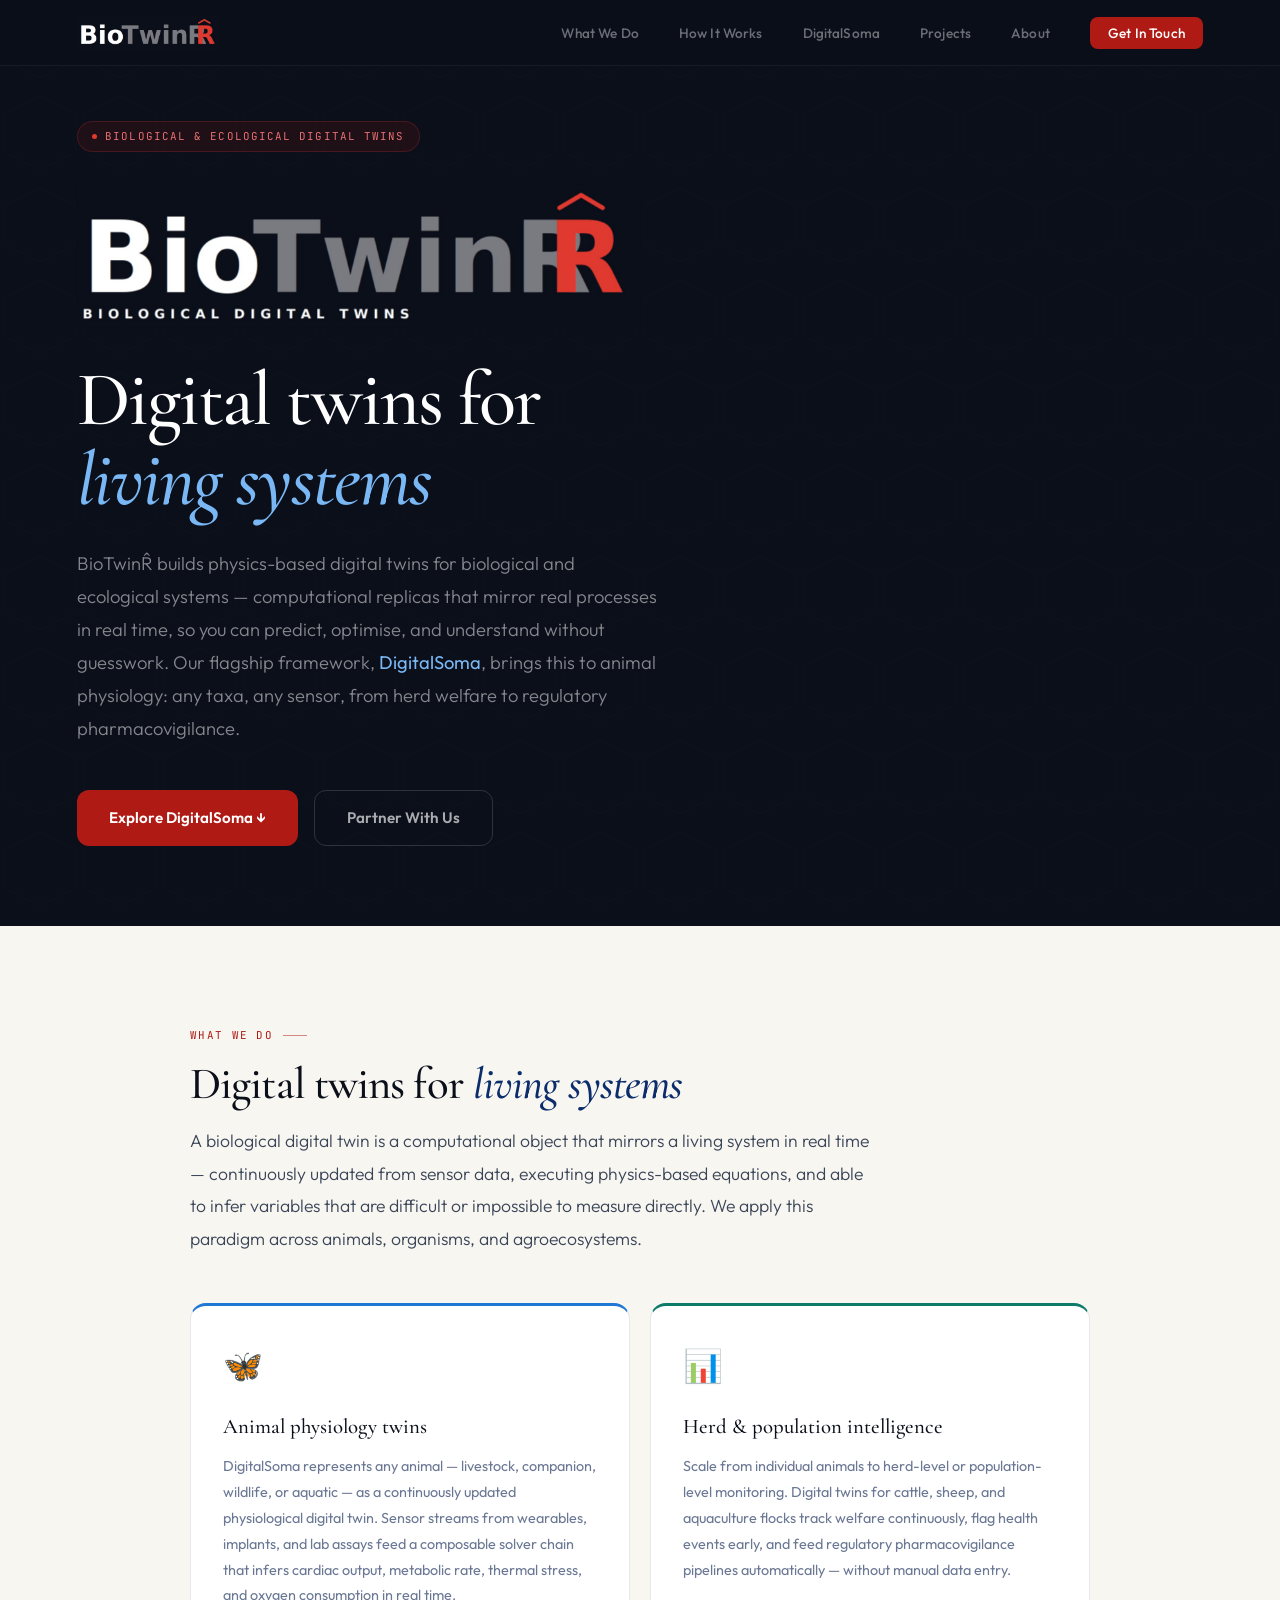
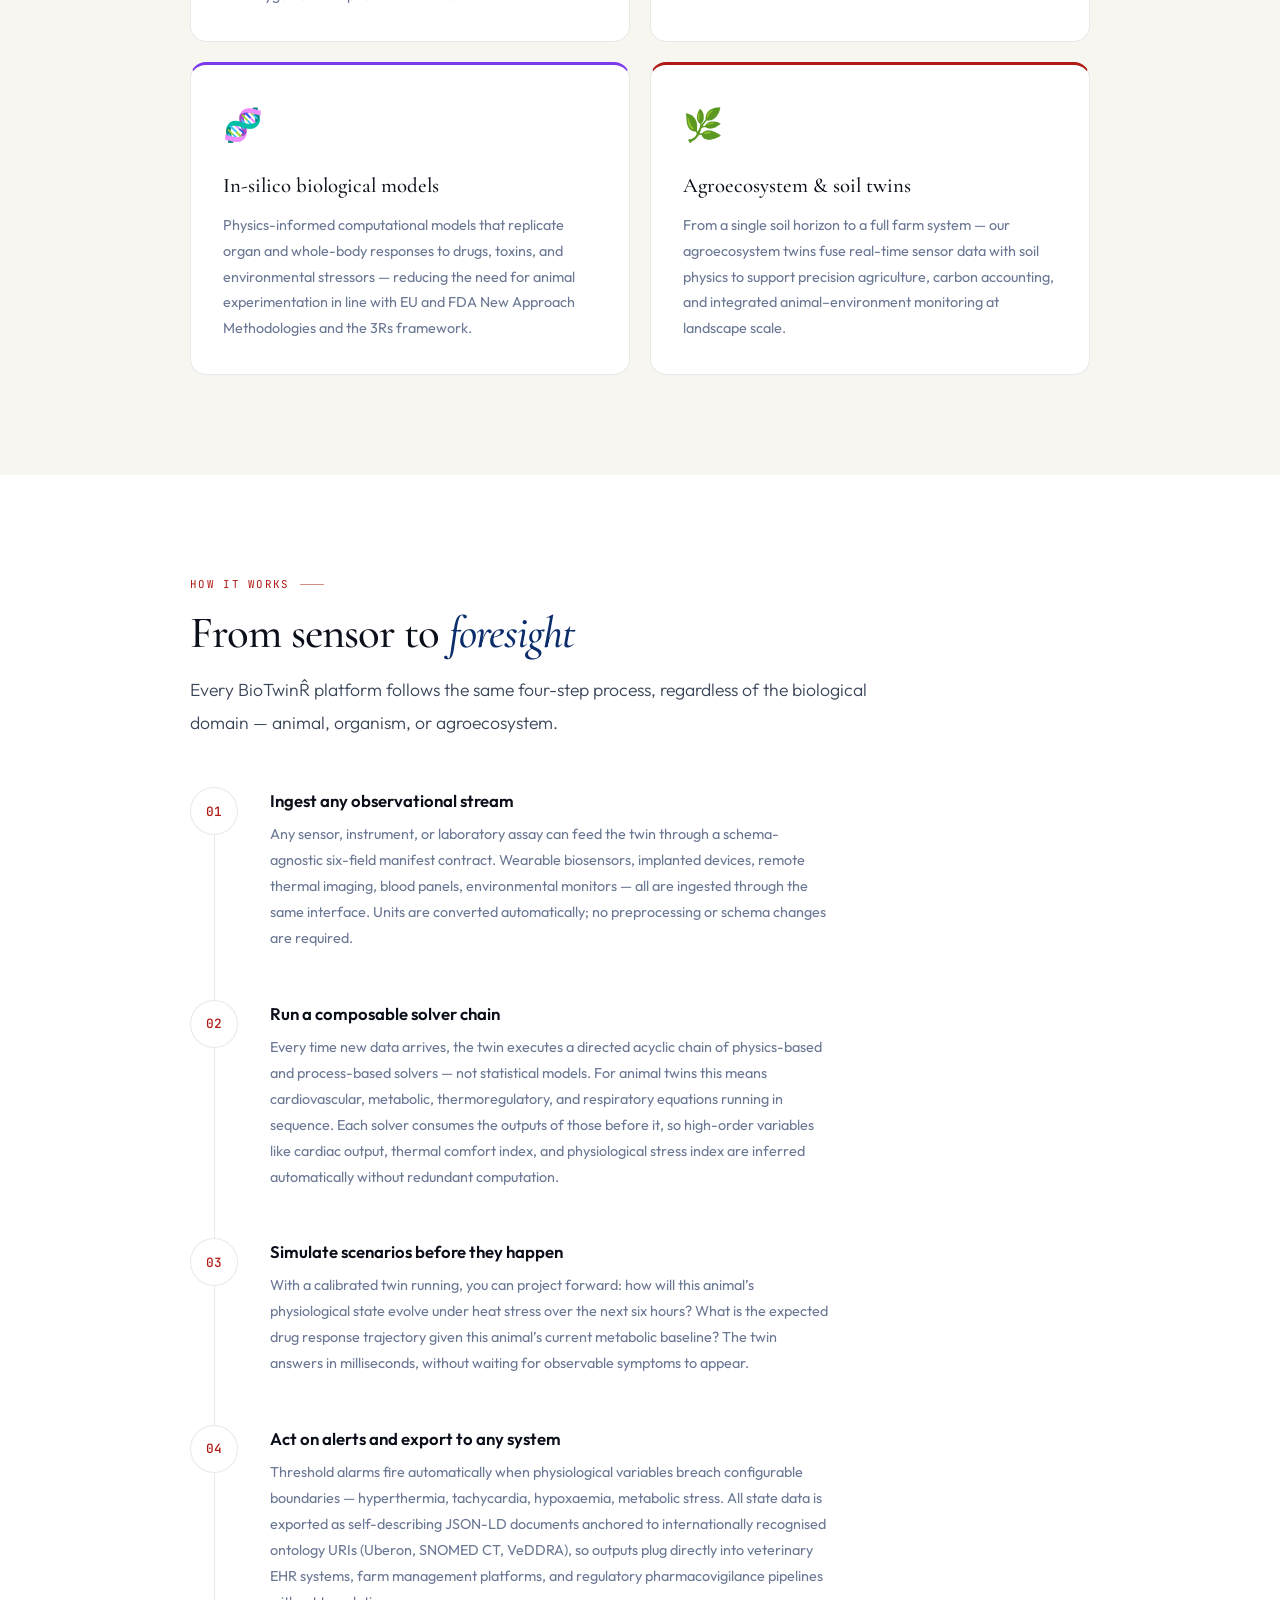
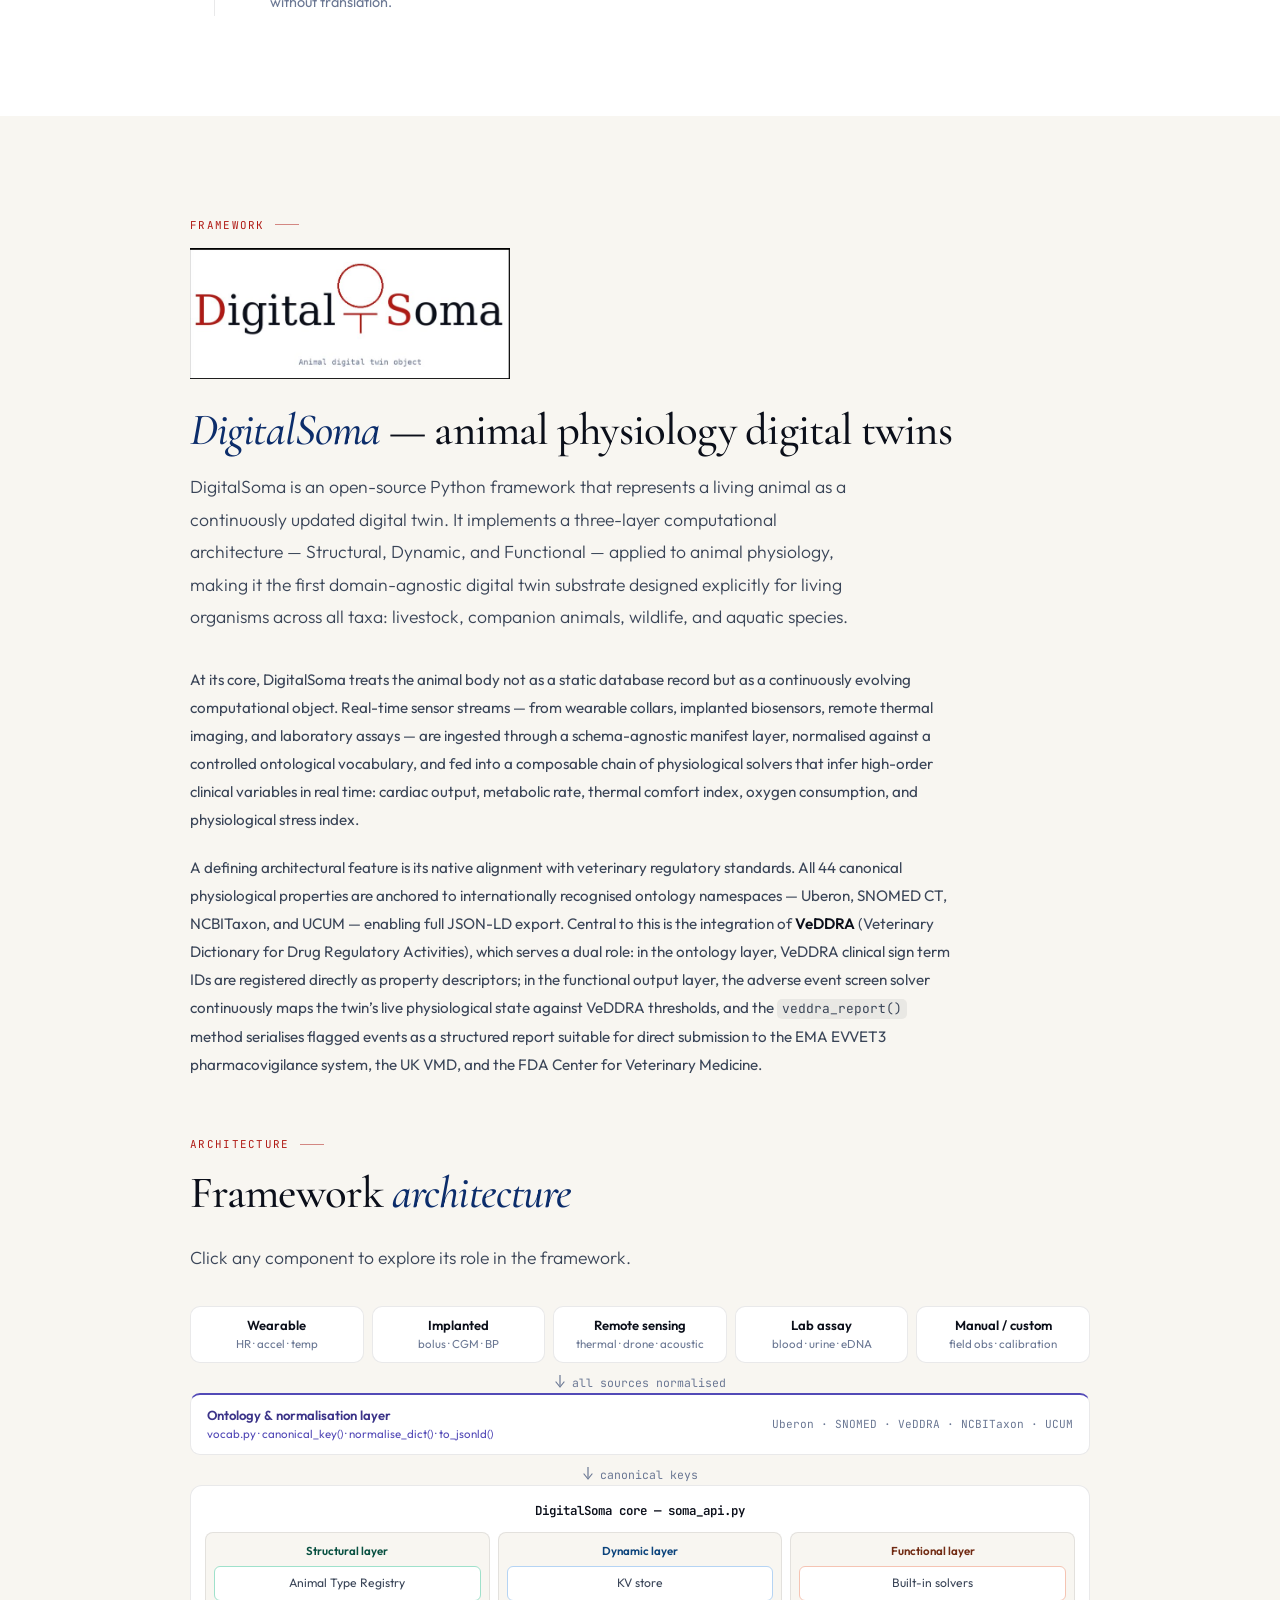
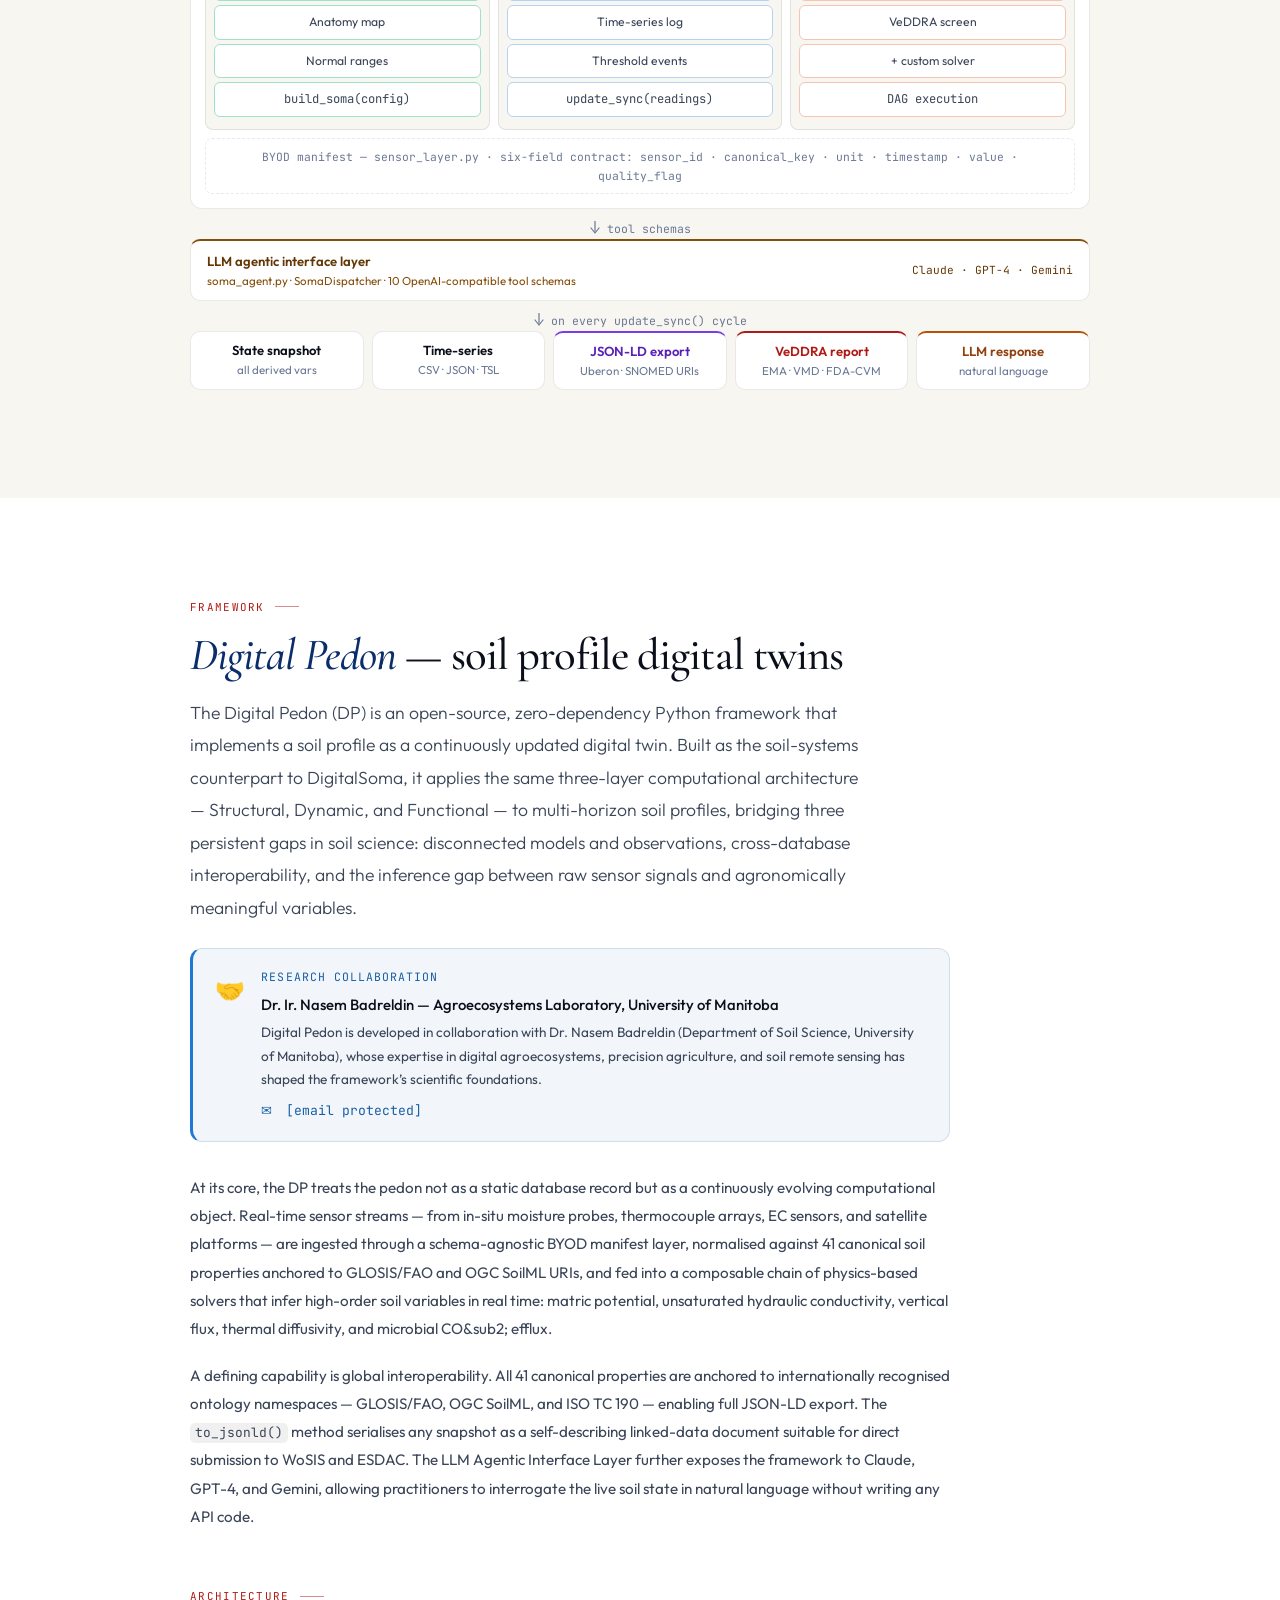
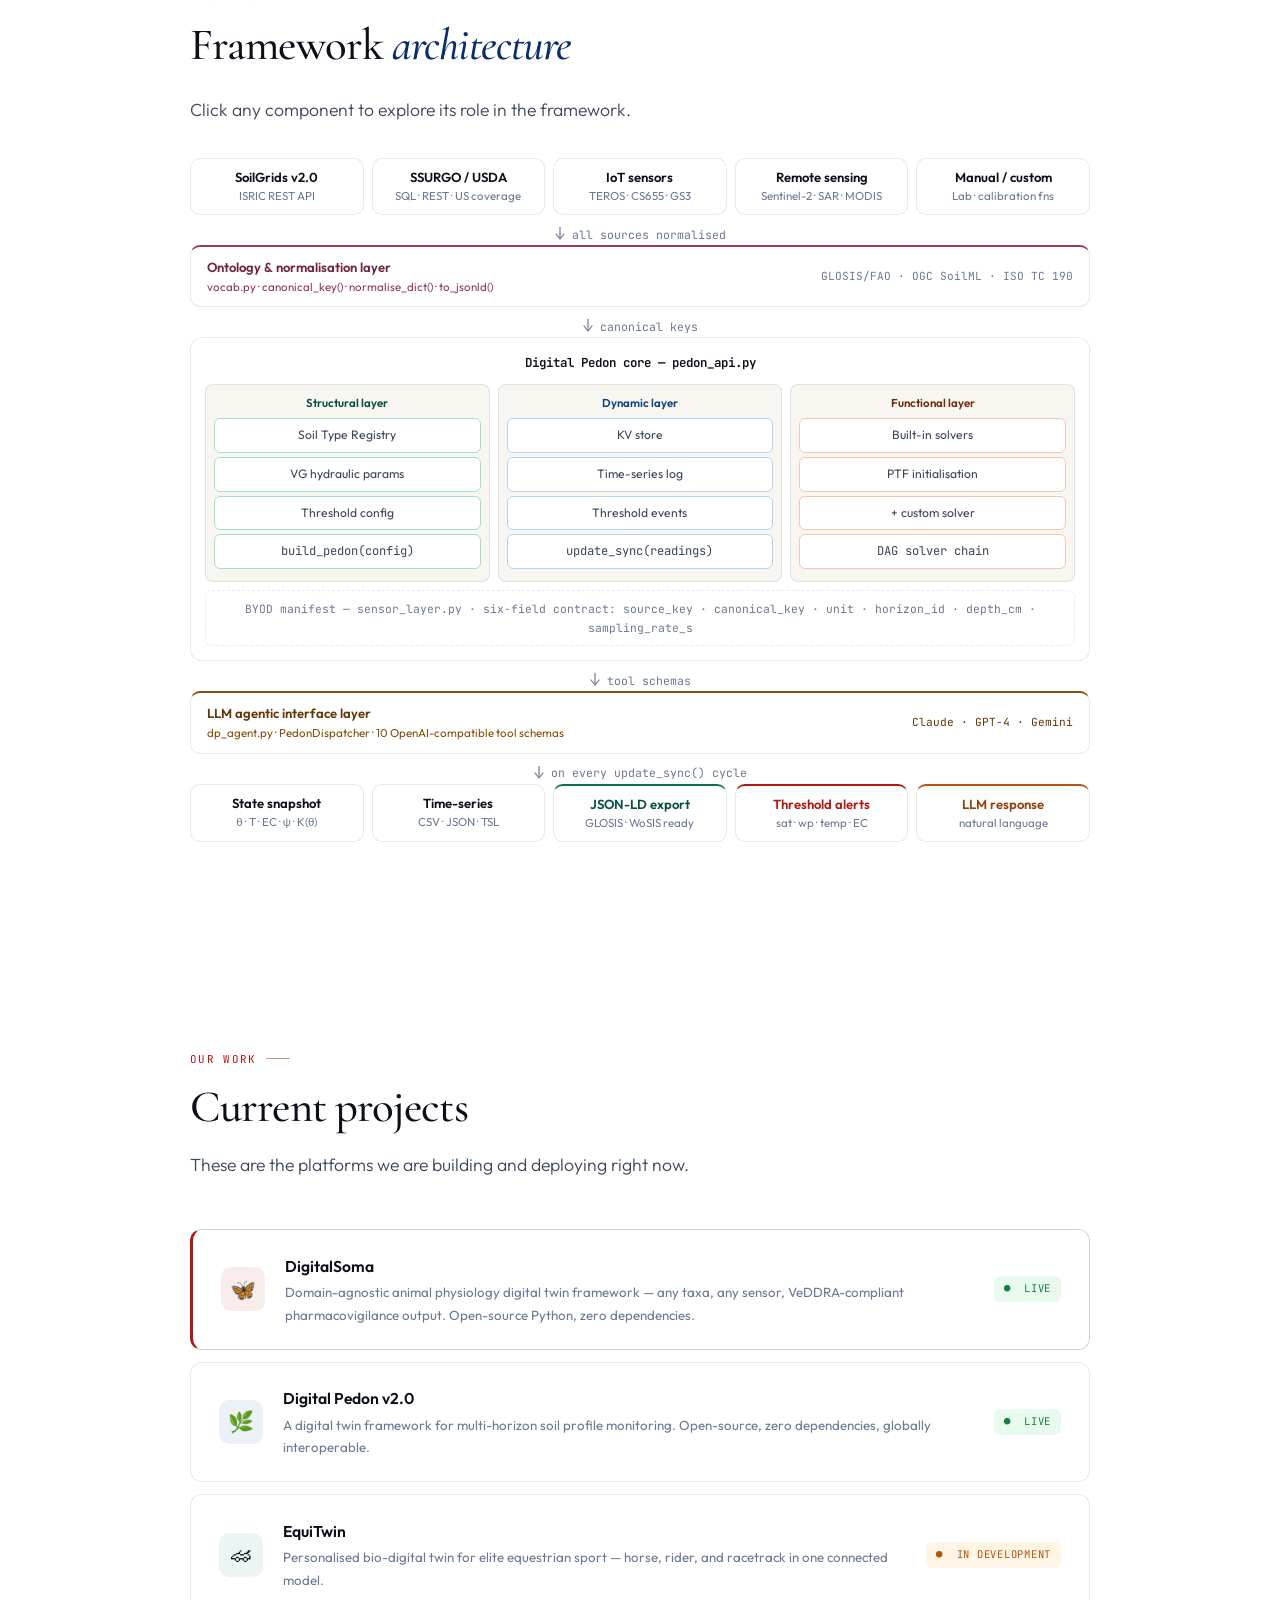
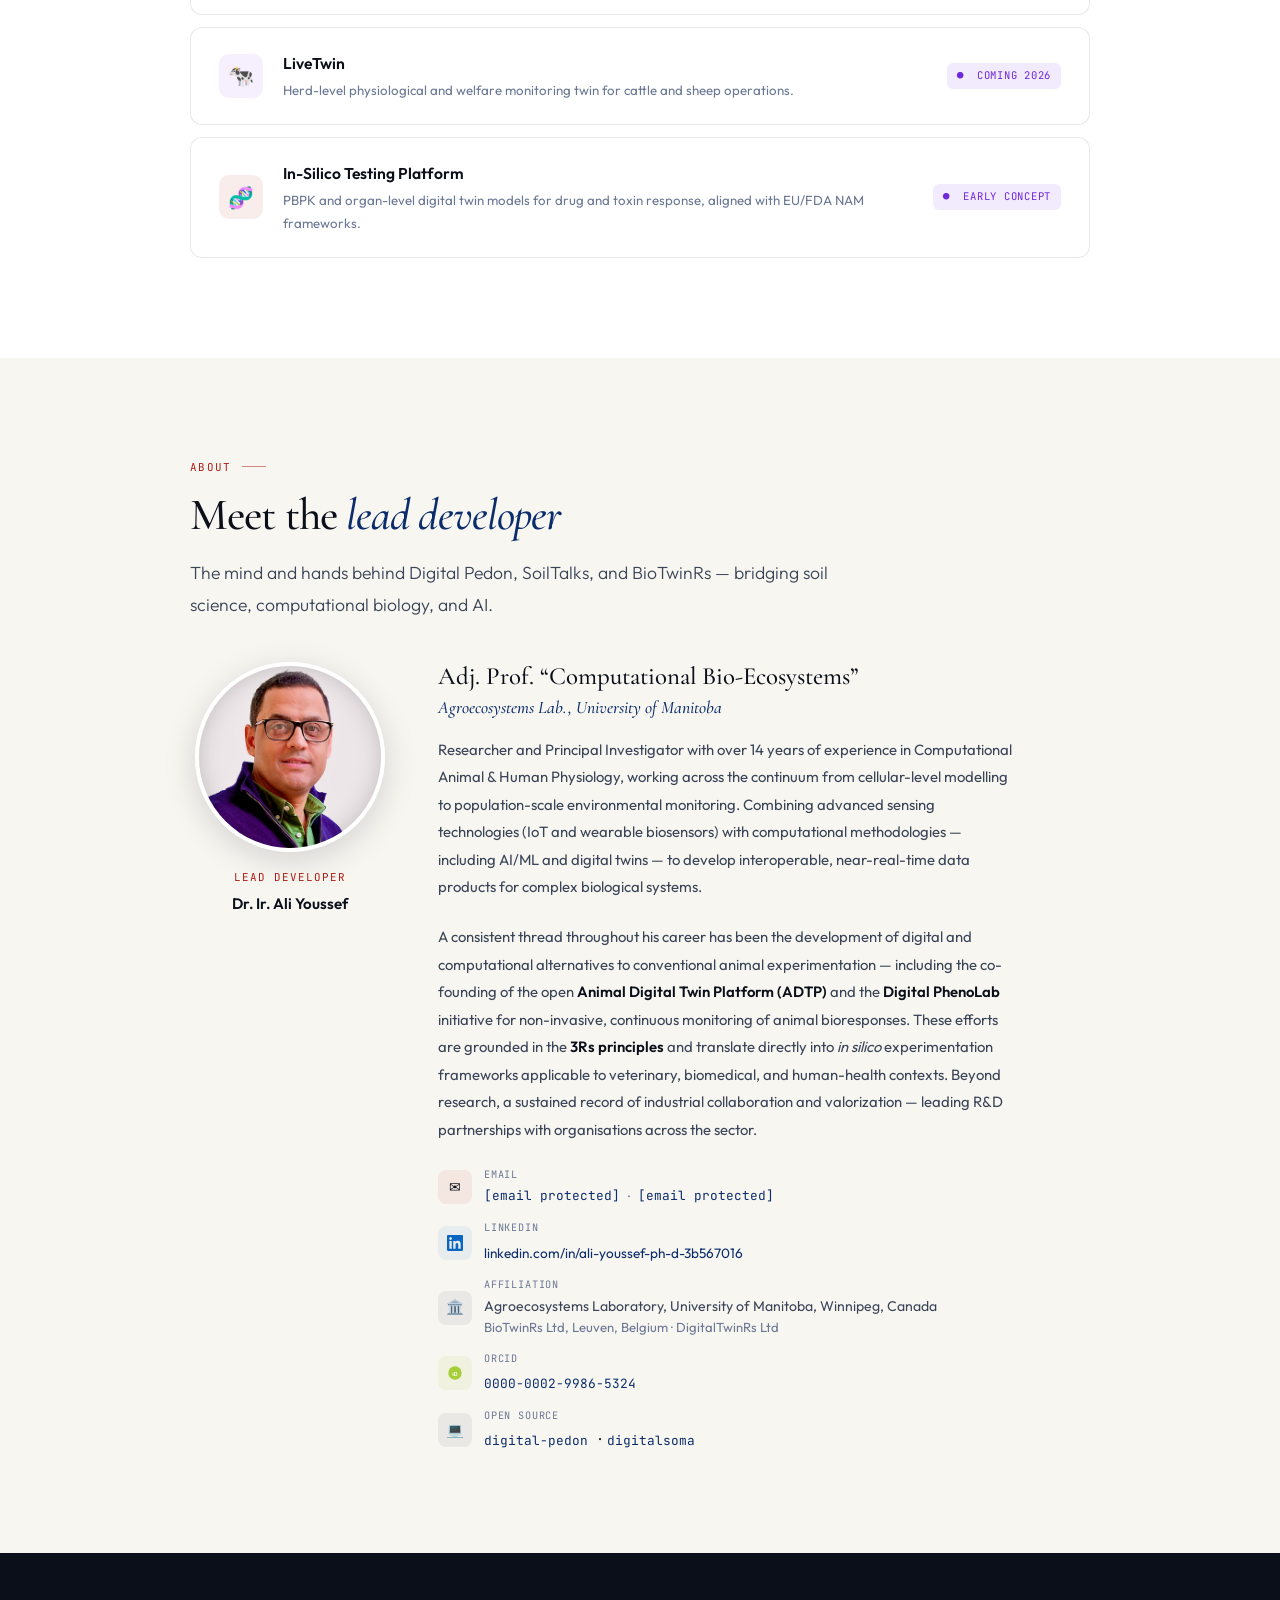
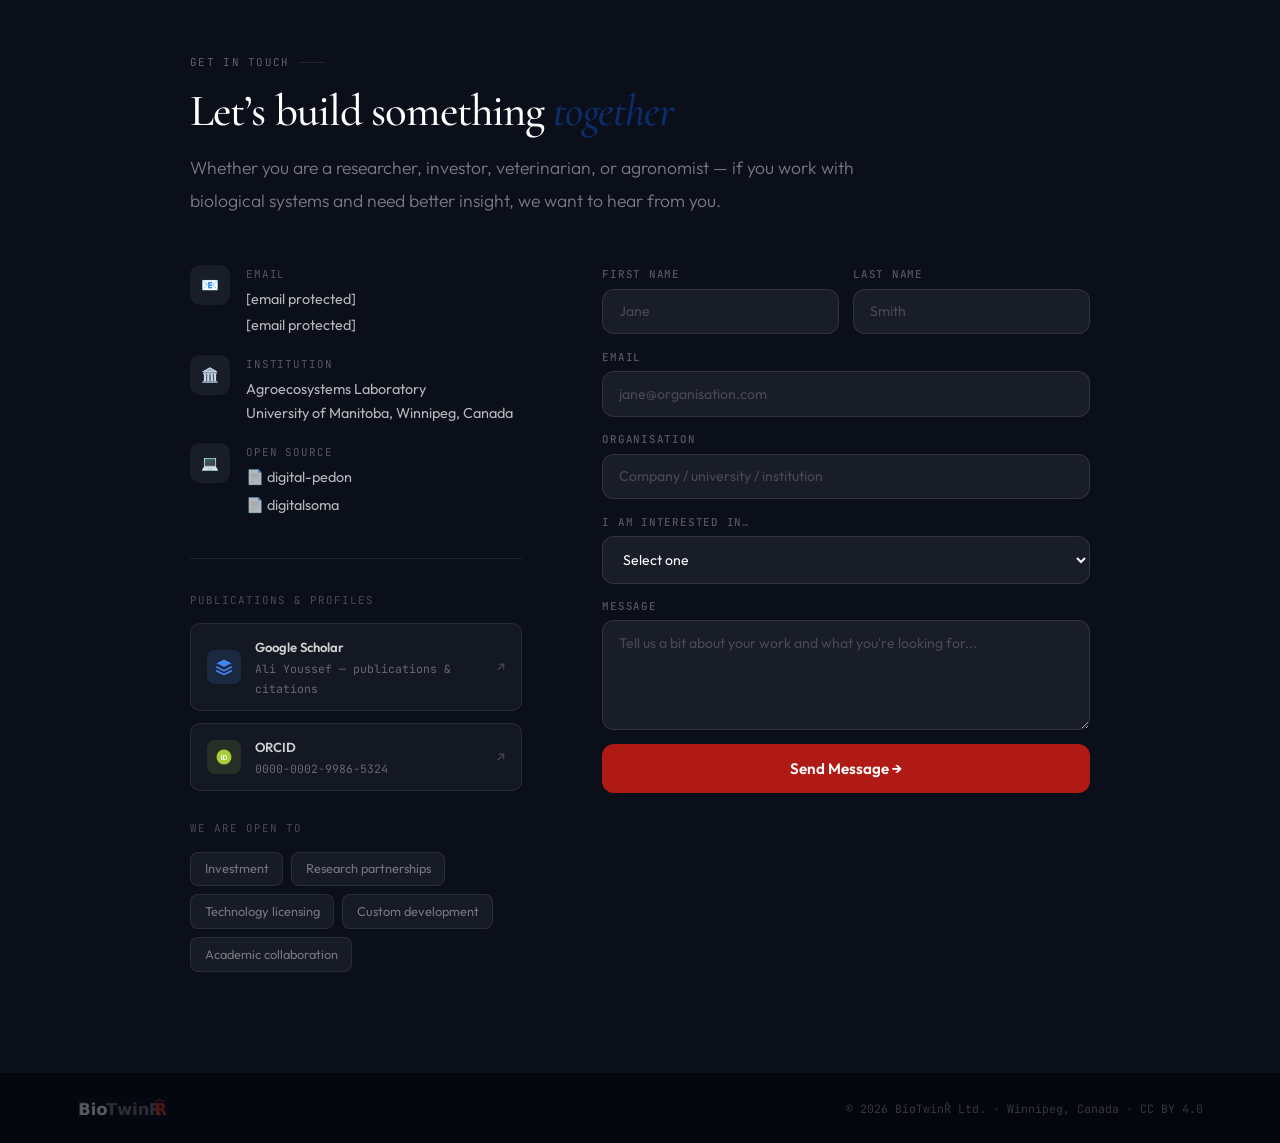
==== commit 83105ad9: "Update index.html" ====
--- a/index.html
+++ b/index.html
@@ -7,235 +7,12 @@
 <title>BioTwinR&#770; &#8212; Biological Digital Twins</title>
 <link rel="preconnect" href="https://fonts.googleapis.com">
 <link href="https://fonts.googleapis.com/css2?family=Cormorant+Garamond:ital,wght@0,400;0,500;0,700;1,400&family=Outfit:wght@300;400;500;600;700&family=JetBrains+Mono:wght@400;500&display=swap" rel="stylesheet">
-<style>
-:root{
-  --ink:#0b0f1a;--ink-mid:#3a4558;--ink-soft:#6b7894;
-  --cream:#f8f6f1;--red:#b01a14;--red-v:#e03a30;--navy:#0c2d6b;
-  --white:#ffffff;--border:rgba(11,15,26,0.09);
-  --f-sans:'Outfit',sans-serif;--f-serif:'Cormorant Garamond',Georgia,serif;--f-mono:'JetBrains Mono',monospace;
-  --r:12px;--shadow:0 4px 32px rgba(11,15,26,0.10);
-}
-*,*::before,*::after{box-sizing:border-box;margin:0;padding:0;}
-html{scroll-behavior:smooth;}
-body{font-family:var(--f-sans);background:var(--white);color:var(--ink);line-height:1.7;overflow-x:hidden;}
-
-nav{position:fixed;top:0;left:0;right:0;z-index:100;height:66px;display:flex;align-items:center;justify-content:space-between;padding:0 6vw;background:rgba(11,15,26,0.97);backdrop-filter:blur(16px);border-bottom:1px solid rgba(255,255,255,0.06);}
-.nav-logo{text-decoration:none;}
-.nav-links{display:flex;gap:2.5rem;list-style:none;}
-.nav-links a{font-size:.85rem;font-weight:500;color:rgba(255,255,255,.4);text-decoration:none;letter-spacing:.01em;transition:color .2s;}
-.nav-links a:hover{color:white;}
-.nav-cta{background:var(--red)!important;color:white!important;padding:.42rem 1.15rem;border-radius:8px;transition:background .2s!important;}
-.nav-cta:hover{background:#8b1510!important;}
-
-.hero{min-height:100vh;display:flex;flex-direction:column;justify-content:center;padding:120px 6vw 80px;background:var(--ink);position:relative;overflow:hidden;}
-.hero::before{content:'';position:absolute;inset:0;pointer-events:none;background-image:url("data:image/svg+xml,%3Csvg xmlns='http://www.w3.org/2000/svg' width='80' height='92'%3E%3Cpolygon points='40,4 76,22 76,60 40,78 4,60 4,22' fill='none' stroke='%23ffffff' stroke-width='0.3' stroke-opacity='0.04'/%3E%3C/svg%3E");background-size:80px 92px;}
-.hero-inner{max-width:760px;position:relative;z-index:1;}
-.hero-kicker{display:inline-flex;align-items:center;gap:8px;font-family:var(--f-mono);font-size:.68rem;letter-spacing:.1em;text-transform:uppercase;color:#e87070;background:rgba(176,26,20,.12);border:1px solid rgba(224,58,48,.2);padding:.32rem .9rem;border-radius:100px;margin-bottom:2rem;opacity:0;animation:up .6s .1s forwards;}
-.hero-kicker-dot{width:5px;height:5px;border-radius:50%;background:var(--red-v);animation:blink 2s infinite;}
-@keyframes blink{0%,100%{opacity:1}50%{opacity:.15}}
-.hero h1{font-family:var(--f-serif);font-size:clamp(3rem,6vw,5.5rem);line-height:1.05;letter-spacing:-.025em;font-weight:500;color:white;margin-bottom:1.6rem;opacity:0;animation:up .7s .3s forwards;}
-.hero h1 em{font-style:italic;color:#7ab8f5;}
-.hero-body{font-size:1.15rem;color:rgba(255,255,255,.5);font-weight:300;max-width:580px;line-height:1.8;margin-bottom:2.8rem;opacity:0;animation:up .7s .45s forwards;}
-.hero-ctas{display:flex;gap:1rem;flex-wrap:wrap;opacity:0;animation:up .7s .6s forwards;}
-.btn{display:inline-flex;align-items:center;gap:8px;padding:.88rem 2rem;border-radius:var(--r);font-weight:600;font-size:.95rem;text-decoration:none;transition:all .2s;}
-.btn-red{background:var(--red);color:white;}
-.btn-red:hover{background:#8b1510;transform:translateY(-2px);box-shadow:0 8px 24px rgba(176,26,20,.35);}
-.btn-ghost{background:transparent;color:rgba(255,255,255,.65);border:1.5px solid rgba(255,255,255,.15);}
-.btn-ghost:hover{border-color:rgba(255,255,255,.4);color:white;}
-
-.section{padding:100px 6vw;}
-.section.alt{background:var(--cream);}
-.section-inner{max-width:900px;margin:0 auto;}
-.label{font-family:var(--f-mono);font-size:.68rem;letter-spacing:.12em;text-transform:uppercase;color:var(--red);margin-bottom:.9rem;display:flex;align-items:center;gap:10px;}
-.label::after{content:'';width:24px;height:1px;background:var(--red);opacity:.5;}
-h2{font-family:var(--f-serif);font-size:clamp(2rem,3.5vw,3rem);font-weight:500;letter-spacing:-.02em;line-height:1.12;color:var(--ink);margin-bottom:1rem;}
-h2 em{font-style:italic;color:var(--navy);}
-.lead{font-size:1.1rem;color:var(--ink-mid);font-weight:300;line-height:1.85;max-width:680px;}
-
-.what-grid{display:grid;grid-template-columns:1fr 1fr;gap:1.25rem;margin-top:3rem;}
-.what-card{background:white;border:1px solid var(--border);border-radius:16px;padding:2rem;border-top:3px solid transparent;transition:box-shadow .25s,transform .25s;}
-.what-card:hover{box-shadow:var(--shadow);transform:translateY(-4px);}
-.what-card.c1{border-top-color:#1e78d4;}
-.what-card.c2{border-top-color:#0c7b6a;}
-.what-card.c3{border-top-color:#7c3aed;}
-.what-card.c4{border-top-color:var(--red);}
-.what-icon{font-size:2rem;margin-bottom:1rem;}
-.what-title{font-family:var(--f-serif);font-size:1.3rem;font-weight:500;color:var(--ink);margin-bottom:.6rem;}
-.what-text{font-size:.9rem;color:var(--ink-soft);line-height:1.75;}
-
-.steps{display:flex;flex-direction:column;gap:0;margin-top:3rem;position:relative;}
-.steps::before{content:'';position:absolute;left:24px;top:0;bottom:0;width:1px;background:var(--border);}
-.step{display:flex;gap:2rem;align-items:flex-start;padding:0 0 3rem 0;position:relative;}
-.step:last-child{padding-bottom:0;}
-.step-num{width:48px;height:48px;border-radius:50%;flex-shrink:0;background:white;border:1px solid var(--border);display:flex;align-items:center;justify-content:center;font-family:var(--f-mono);font-size:.8rem;font-weight:500;color:var(--red);position:relative;z-index:1;}
-.step-title{font-weight:600;font-size:1.05rem;color:var(--ink);margin-bottom:.4rem;}
-.step-text{font-size:.9rem;color:var(--ink-soft);line-height:1.75;max-width:560px;}
-
-.projects-list{display:flex;flex-direction:column;gap:.75rem;margin-top:3rem;}
-.proj-row{display:flex;align-items:center;justify-content:space-between;background:white;border:1px solid var(--border);border-radius:var(--r);padding:1.4rem 1.75rem;transition:all .2s;}
-.proj-row:hover{border-color:rgba(176,26,20,.25);box-shadow:var(--shadow);transform:translateX(4px);}
-.proj-left{display:flex;align-items:center;gap:1.25rem;}
-.proj-icon{width:44px;height:44px;border-radius:10px;display:flex;align-items:center;justify-content:center;font-size:1.3rem;flex-shrink:0;}
-.proj-icon.blue{background:rgba(15,84,153,.08);}
-.proj-icon.green{background:rgba(12,123,106,.08);}
-.proj-icon.purple{background:rgba(124,58,237,.08);}
-.proj-icon.red{background:rgba(176,26,20,.08);}
-.proj-name{font-weight:600;font-size:.98rem;color:var(--ink);}
-.proj-desc{font-size:.83rem;color:var(--ink-soft);margin-top:2px;}
-.proj-tag{font-family:var(--f-mono);font-size:.66rem;text-transform:uppercase;letter-spacing:.07em;padding:4px 10px;border-radius:6px;white-space:nowrap;}
-.proj-tag.live{background:rgba(34,197,94,.1);color:#15803d;}
-.proj-tag.dev{background:rgba(245,158,11,.1);color:#b45309;}
-.proj-tag.coming{background:rgba(124,58,237,.1);color:#6d28d9;}
-
-#contact{background:var(--ink);color:white;}
-#contact h2{color:white;}
-#contact .label{color:rgba(255,255,255,.35);}
-#contact .label::after{background:rgba(255,255,255,.2);}
-#contact .lead{color:rgba(255,255,255,.45);}
-.contact-layout{display:grid;grid-template-columns:1fr 1fr;gap:5rem;margin-top:3rem;align-items:start;}
-.contact-info{display:flex;flex-direction:column;gap:1.1rem;}
-.ci{display:flex;gap:1rem;align-items:flex-start;}
-.ci-icon{width:40px;height:40px;border-radius:10px;background:rgba(255,255,255,.06);display:flex;align-items:center;justify-content:center;font-size:.9rem;flex-shrink:0;}
-.ci-label{font-size:.68rem;color:rgba(255,255,255,.3);text-transform:uppercase;letter-spacing:.08em;font-family:var(--f-mono);margin-bottom:3px;}
-.ci-value{font-size:.9rem;color:rgba(255,255,255,.7);}
-.cform{display:flex;flex-direction:column;gap:.85rem;}
-.crow{display:grid;grid-template-columns:1fr 1fr;gap:.85rem;}
-.cf{display:flex;flex-direction:column;gap:.3rem;}
-.cf label{font-size:.68rem;font-weight:500;color:rgba(255,255,255,.3);text-transform:uppercase;letter-spacing:.07em;font-family:var(--f-mono);}
-.cf input,.cf select,.cf textarea{background:rgba(255,255,255,.06);border:1px solid rgba(255,255,255,.1);border-radius:var(--r);padding:.8rem 1rem;color:white;font-family:var(--f-sans);font-size:.88rem;outline:none;transition:border-color .2s;resize:vertical;}
-.cf input::placeholder,.cf textarea::placeholder{color:rgba(255,255,255,.2);}
-.cf input:focus,.cf select:focus,.cf textarea:focus{border-color:var(--red);}
-.cf select option{background:#0b0f1a;}
-.cf textarea{min-height:110px;}
-.submit{background:var(--red);color:white;border:none;border-radius:var(--r);padding:.95rem 2rem;font-family:var(--f-sans);font-size:.95rem;font-weight:600;cursor:pointer;transition:background .2s,transform .15s;width:100%;}
-.submit:hover{background:#8b1510;transform:translateY(-2px);}
-
-footer{background:#04060d;padding:1.5rem 6vw;display:flex;align-items:center;justify-content:space-between;border-top:1px solid rgba(255,255,255,.04);}
-.footer-copy{font-size:.72rem;color:rgba(255,255,255,.2);font-family:var(--f-mono);}
-
-.reveal{opacity:0;transform:translateY(20px);transition:opacity .65s,transform .65s;}
-.reveal.on{opacity:1;transform:none;}
-@keyframes up{from{opacity:0;transform:translateY(18px)}to{opacity:1;transform:none}}
-
-@media(max-width:860px){
-  .what-grid{grid-template-columns:1fr;}
-  .contact-layout{grid-template-columns:1fr;gap:3rem;}
-  .nav-links{display:none;}
-}
-
-/* DigitalSoma architecture widget */
-.ds-arch-wrap{font-family:var(--f-sans);margin-top:.5rem;}
-.ds-row{display:grid;gap:8px;margin-bottom:8px;}
-.ds-inputs-row{grid-template-columns:repeat(5,1fr);}
-.ds-single-row{grid-template-columns:1fr;}
-.ds-node{border:1px solid var(--border);border-radius:10px;padding:10px 8px;cursor:pointer;text-align:center;transition:box-shadow .2s,transform .15s;background:white;}
-.ds-node:hover{box-shadow:var(--shadow);transform:translateY(-2px);}
-.ds-node.ds-active{outline:2px solid var(--navy);outline-offset:2px;}
-.ds-ntitle{font-size:.82rem;font-weight:600;color:var(--ink);line-height:1.3;}
-.ds-nsub{font-size:.72rem;color:var(--ink-soft);margin-top:3px;line-height:1.3;}
-.ds-inp.ds-active{outline-color:var(--ink-mid);}
-.ds-purple{border-top:2px solid #7c3aed;}.ds-purple .ds-ntitle{color:#5b21b6;}
-.ds-red-out{border-top:2px solid var(--red);}.ds-red-out .ds-ntitle{color:var(--red);}
-.ds-amber-out{border-top:2px solid #b45309;}.ds-amber-out .ds-ntitle{color:#92400e;}
-.ds-arrow-row{display:flex;justify-content:center;align-items:center;height:22px;gap:6px;color:var(--ink-soft);font-size:.72rem;font-family:var(--f-mono);}
-.ds-wide-bar{border:1px solid var(--border);border-radius:10px;padding:12px 16px;cursor:pointer;transition:box-shadow .2s,transform .15s;background:white;}
-.ds-wide-bar:hover{box-shadow:var(--shadow);transform:translateY(-1px);}
-.ds-wide-bar.ds-active{outline:2px solid var(--navy);outline-offset:2px;}
-.ds-onl{border-top:2px solid #534AB7;}
-.ds-onl .ds-ntitle{color:#3C3489;}
-.ds-onl .ds-nsub{color:#534AB7;}
-.ds-llm{border-top:2px solid #854F0B;}
-.ds-llm .ds-ntitle{color:#633806;}
-.ds-llm .ds-nsub{color:#854F0B;}
-.ds-tag-list{font-size:.7rem;color:var(--ink-soft);font-family:var(--f-mono);text-align:right;}
-.ds-core-box{border:1px solid var(--border);border-radius:12px;padding:14px;background:white;}
-.ds-core-label{font-size:.78rem;font-weight:600;color:var(--ink);text-align:center;margin-bottom:10px;font-family:var(--f-mono);}
-.ds-core-cols{display:grid;grid-template-columns:1fr 1fr 1fr;gap:8px;}
-.ds-col{border:1px solid var(--border);border-radius:8px;padding:8px;background:var(--cream);}
-.ds-col-head{font-size:.72rem;font-weight:600;text-align:center;margin-bottom:6px;}
-.ds-sl .ds-col-head{color:#085041;}
-.ds-dl .ds-col-head{color:#0C447C;}
-.ds-fl .ds-col-head{color:#712B13;}
-.ds-sub-btn{border:1px solid var(--border);border-radius:6px;padding:6px 8px;cursor:pointer;text-align:center;font-size:.76rem;margin-bottom:4px;transition:box-shadow .15s,transform .1s;background:white;color:var(--ink-mid);}
-.ds-sub-btn:hover{box-shadow:0 2px 8px rgba(11,15,26,.1);transform:translateY(-1px);}
-.ds-sub-btn.ds-active{outline:2px solid var(--navy);outline-offset:1px;}
-.ds-sl-btn{border-color:#9FE1CB;}.ds-sl-btn:hover{border-color:#0F6E56;}
-.ds-dl-btn{border-color:#B5D4F4;}.ds-dl-btn:hover{border-color:#185FA5;}
-.ds-fl-btn{border-color:#F5C4B3;}.ds-fl-btn:hover{border-color:#993C1D;}
-.ds-mono{font-size:.68rem;font-family:var(--f-mono);}
-.ds-byod{border:1px dashed var(--border);border-radius:7px;padding:8px 12px;text-align:center;font-size:.71rem;margin-top:8px;cursor:pointer;color:var(--ink-soft);font-family:var(--f-mono);transition:border-color .15s;}
-.ds-byod:hover{border-color:#888780;}
-.ds-byod.ds-active{outline:2px solid var(--navy);outline-offset:2px;}
-.ds-detail{border:1px solid var(--border);border-radius:12px;padding:1.4rem 1.6rem;margin-top:14px;background:white;animation:up .3s ease forwards;}
-.ds-detail-title{font-family:var(--f-serif);font-size:1.2rem;font-weight:500;color:var(--ink);margin-bottom:.5rem;}
-.ds-detail-body{font-size:.88rem;color:var(--ink-mid);line-height:1.75;}
-.ds-detail-body code{font-family:var(--f-mono);font-size:.82em;background:rgba(11,15,26,.06);padding:.1em .4em;border-radius:5px;color:var(--ink);}
-@media(max-width:860px){
-  .ds-inputs-row{grid-template-columns:1fr 1fr;}
-  .ds-core-cols{grid-template-columns:1fr;}
-  .ds-tag-list{display:none;}
-}
-@media(max-width:700px){
-  #about .reveal[style*="grid-template-columns"]{display:flex;flex-direction:column;gap:1.5rem;}
-}
-
-
-/* DigitalPedon architecture widget */
-.dp-arch-wrap{font-family:var(--f-sans);margin-top:.5rem;}
-.dp-row{display:grid;gap:8px;margin-bottom:8px;}
-.dp-inputs-row{grid-template-columns:repeat(5,1fr);}
-.dp-single-row{grid-template-columns:1fr;}
-.dp-node{border:1px solid var(--border);border-radius:10px;padding:10px 8px;cursor:pointer;text-align:center;transition:box-shadow .2s,transform .15s;background:white;}
-.dp-node:hover{box-shadow:var(--shadow);transform:translateY(-2px);}
-.dp-node.dp-active{outline:2px solid var(--navy);outline-offset:2px;}
-.dp-ntitle{font-size:.82rem;font-weight:600;color:var(--ink);line-height:1.3;}
-.dp-nsub{font-size:.72rem;color:var(--ink-soft);margin-top:3px;line-height:1.3;}
-.dp-inp.dp-active{outline-color:var(--ink-mid);}
-.dp-green-out{border-top:2px solid #0f6e56;}.dp-green-out .dp-ntitle{color:#085041;}
-.dp-red-out{border-top:2px solid var(--red);}.dp-red-out .dp-ntitle{color:var(--red);}
-.dp-amber-out{border-top:2px solid #b45309;}.dp-amber-out .dp-ntitle{color:#92400e;}
-.dp-purple-out{border-top:2px solid #7c3aed;}.dp-purple-out .dp-ntitle{color:#5b21b6;}
-.dp-arrow-row{display:flex;justify-content:center;align-items:center;height:22px;gap:6px;color:var(--ink-soft);font-size:.72rem;font-family:var(--f-mono);}
-.dp-wide-bar{border:1px solid var(--border);border-radius:10px;padding:12px 16px;cursor:pointer;transition:box-shadow .2s,transform .15s;background:white;}
-.dp-wide-bar:hover{box-shadow:var(--shadow);transform:translateY(-1px);}
-.dp-wide-bar.dp-active{outline:2px solid var(--navy);outline-offset:2px;}
-.dp-onl{border-top:2px solid #993556;}.dp-onl .dp-ntitle{color:#72243E;}.dp-onl .dp-nsub{color:#993556;}
-.dp-llm{border-top:2px solid #854F0B;}.dp-llm .dp-ntitle{color:#633806;}.dp-llm .dp-nsub{color:#854F0B;}
-.dp-tag-list{font-size:.7rem;color:var(--ink-soft);font-family:var(--f-mono);text-align:right;}
-.dp-core-box{border:1px solid var(--border);border-radius:12px;padding:14px;background:white;}
-.dp-core-label{font-size:.78rem;font-weight:600;color:var(--ink);text-align:center;margin-bottom:10px;font-family:var(--f-mono);}
-.dp-core-cols{display:grid;grid-template-columns:1fr 1fr 1fr;gap:8px;}
-.dp-col{border:1px solid var(--border);border-radius:8px;padding:8px;background:var(--cream);}
-.dp-col-head{font-size:.72rem;font-weight:600;text-align:center;margin-bottom:6px;}
-.dp-sl .dp-col-head{color:#085041;}
-.dp-dl .dp-col-head{color:#0C447C;}
-.dp-fl .dp-col-head{color:#712B13;}
-.dp-sub-btn{border:1px solid var(--border);border-radius:6px;padding:6px 8px;cursor:pointer;text-align:center;font-size:.76rem;margin-bottom:4px;transition:box-shadow .15s,transform .1s;background:white;color:var(--ink-mid);}
-.dp-sub-btn:hover{box-shadow:0 2px 8px rgba(11,15,26,.1);transform:translateY(-1px);}
-.dp-sub-btn.dp-active{outline:2px solid var(--navy);outline-offset:1px;}
-.dp-sl-btn{border-color:#9FE1CB;}.dp-sl-btn:hover{border-color:#0F6E56;}
-.dp-dl-btn{border-color:#B5D4F4;}.dp-dl-btn:hover{border-color:#185FA5;}
-.dp-fl-btn{border-color:#F5C4B3;}.dp-fl-btn:hover{border-color:#993C1D;}
-.dp-mono{font-size:.68rem;font-family:var(--f-mono);}
-.dp-byod{border:1px dashed var(--border);border-radius:7px;padding:8px 12px;text-align:center;font-size:.71rem;margin-top:8px;cursor:pointer;color:var(--ink-soft);font-family:var(--f-mono);transition:border-color .15s;}
-.dp-byod:hover{border-color:#888780;}
-.dp-byod.dp-active{outline:2px solid var(--navy);outline-offset:2px;}
-.dp-detail{border:1px solid var(--border);border-radius:12px;padding:1.4rem 1.6rem;margin-top:14px;background:white;animation:up .3s ease forwards;}
-.dp-detail-title{font-family:var(--f-serif);font-size:1.2rem;font-weight:500;color:var(--ink);margin-bottom:.5rem;}
-.dp-detail-body{font-size:.88rem;color:var(--ink-mid);line-height:1.75;}
-.dp-detail-body code{font-family:var(--f-mono);font-size:.82em;background:rgba(11,15,26,.06);padding:.1em .4em;border-radius:5px;color:var(--ink);}
-@media(max-width:860px){
-  .dp-inputs-row{grid-template-columns:1fr 1fr;}
-  .dp-core-cols{grid-template-columns:1fr;}
-  .dp-tag-list{display:none;}
-}
-
-</style>
+<link rel="stylesheet" href="style.css">
 </head>
 <body>
 
-<nav>
-  <a href="#" class="nav-logo"><img src="[data-uri]" alt="BioTwinR" style="height:34px;width:auto;display:block;"></a>
+<nav id="main-nav">
+  <a href="#" class="nav-logo"><img src="[data-uri]" alt="BioTwinR&#770; logo — navigate to homepage" style="height:34px;width:auto;display:block;"></a>
   <ul class="nav-links">
     <li><a href="#what">What We Do</a></li>
     <li><a href="#how">How It Works</a></li>
@@ -244,12 +21,26 @@
     <li><a href="#about">About</a></li>
     <li><a href="#contact" class="nav-cta">Get In Touch</a></li>
   </ul>
+
+  <button class="hamburger" id="hamburger" aria-label="Toggle menu">
+    <span></span><span></span><span></span>
+  </button>
 </nav>
+<div class="mobile-menu" id="mobile-menu">
+  <a href="#what">What We Do</a>
+  <a href="#how">How It Works</a>
+  <a href="#digitalsoma">DigitalSoma</a>
+  <a href="#digitalpedon">Digital Pedon</a>
+  <a href="#projects">Projects</a>
+  <a href="#about">About</a>
+  <a href="#contact" class="nav-cta">Get In Touch</a>
+</div>
+<main>
 
 <section class="hero">
   <div class="hero-inner">
     <div class="hero-kicker"><span class="hero-kicker-dot"></span>Biological &amp; Ecological Digital Twins</div>
-    <img src="[data-uri]" alt="BioTwinR" style="height:144px;width:auto;display:block;margin-bottom:2rem;opacity:0;animation:up .7s .15s forwards;">
+    <img src="[data-uri]" alt="BioTwinR&#770; — Biological Digital Twins" style="height:144px;width:auto;display:block;margin-bottom:2rem;opacity:0;animation:up .7s .15s forwards;">
     <h1>Digital twins for<br><em>living systems</em></h1>
     <p class="hero-body">BioTwinR&#770; builds physics-based digital twins for biological and ecological systems &mdash; computational replicas that mirror real processes in real time, so you can predict, optimise, and understand without guesswork. Our flagship framework, <strong style="color:#7ab8f5;font-weight:400;">DigitalSoma</strong>, brings this to animal physiology: any taxa, any sensor, from herd welfare to regulatory pharmacovigilance.</p>
     <div class="hero-ctas">
@@ -331,10 +122,10 @@
   <div class="section-inner">
     <div class="label reveal">Framework</div>
     <div class="reveal" style="margin-bottom:1.6rem;">
-      <img src="[data-uri]" alt="DigitalSoma logo" style="max-width:320px;width:100%;height:auto;display:block;">
+      <img src="[data-uri]" alt="DigitalSoma framework logo — animal physiology digital twins" style="max-width:320px;width:100%;height:auto;display:block;">
     </div>
     <h2 class="reveal"><em>DigitalSoma</em> &mdash; animal physiology digital twins</h2>
-    <p class="lead reveal">DigitalSoma is an open-source Python framework that represents a living animal as a continuously updated digital twin. Built as the biological-systems counterpart to the Digital Pedon soil framework, it applies the same three-layer computational architecture &mdash; Structural, Dynamic, and Functional &mdash; to animal physiology, making it the first domain-agnostic digital twin substrate designed explicitly for living organisms across all taxa: livestock, companion animals, wildlife, and aquatic species.</p>
+    <p class="lead reveal">DigitalSoma is an open-source Python framework that represents a living animal as a continuously updated digital twin. It implements a three-layer computational architecture &mdash; Structural, Dynamic, and Functional &mdash; applied to animal physiology, making it the first domain-agnostic digital twin substrate designed explicitly for living organisms across all taxa: livestock, companion animals, wildlife, and aquatic species.</p>
     <div class="reveal" style="margin-top:2rem;">
       <p style="font-size:.95rem;color:var(--ink-mid);line-height:1.85;max-width:760px;">At its core, DigitalSoma treats the animal body not as a static database record but as a continuously evolving computational object. Real-time sensor streams &mdash; from wearable collars, implanted biosensors, remote thermal imaging, and laboratory assays &mdash; are ingested through a schema-agnostic manifest layer, normalised against a controlled ontological vocabulary, and fed into a composable chain of physiological solvers that infer high-order clinical variables in real time: cardiac output, metabolic rate, thermal comfort index, oxygen consumption, and physiological stress index.</p>
       <p style="font-size:.95rem;color:var(--ink-mid);line-height:1.85;max-width:760px;margin-top:1.2rem;">A defining architectural feature is its native alignment with veterinary regulatory standards. All 44 canonical physiological properties are anchored to internationally recognised ontology namespaces &mdash; Uberon, SNOMED&nbsp;CT, NCBITaxon, and UCUM &mdash; enabling full JSON-LD export. Central to this is the integration of <strong style="color:var(--ink);font-weight:600;">VeDDRA</strong> (Veterinary Dictionary for Drug Regulatory Activities), which serves a dual role: in the ontology layer, VeDDRA clinical sign term IDs are registered directly as property descriptors; in the functional output layer, the adverse event screen solver continuously maps the twin&rsquo;s live physiological state against VeDDRA thresholds, and the <code style="font-family:var(--f-mono);font-size:.85em;background:rgba(11,15,26,.06);padding:.1em .4em;border-radius:5px;">veddra_report()</code> method serialises flagged events as a structured report suitable for direct submission to the EMA EVVET3 pharmacovigilance system, the UK VMD, and the FDA Center for Veterinary Medicine.</p>
@@ -344,79 +135,79 @@
     <h2 class="reveal" style="margin-bottom:1.5rem;">Framework <em>architecture</em></h2>
     <p class="lead reveal" style="margin-bottom:2rem;">Click any component to explore its role in the framework.</p>
 
-    <div class="reveal ds-arch-wrap">
-
-      <div class="ds-row ds-inputs-row">
-        <div class="ds-node ds-inp" data-id="wearable"><div class="ds-ntitle">Wearable</div><div class="ds-nsub">HR &middot; accel &middot; temp</div></div>
-        <div class="ds-node ds-inp" data-id="implanted"><div class="ds-ntitle">Implanted</div><div class="ds-nsub">bolus &middot; CGM &middot; BP</div></div>
-        <div class="ds-node ds-inp" data-id="remote"><div class="ds-ntitle">Remote sensing</div><div class="ds-nsub">thermal &middot; drone &middot; acoustic</div></div>
-        <div class="ds-node ds-inp" data-id="lab"><div class="ds-ntitle">Lab assay</div><div class="ds-nsub">blood &middot; urine &middot; eDNA</div></div>
-        <div class="ds-node ds-inp" data-id="manual"><div class="ds-ntitle">Manual / custom</div><div class="ds-nsub">field obs &middot; calibration</div></div>
-      </div>
-
-      <div class="ds-arrow-row"><svg width="12" height="14" viewBox="0 0 12 14" fill="none"><path d="M6 0v10M2 7l4 5 4-5" stroke="currentColor" stroke-width="1.2" stroke-linecap="round" stroke-linejoin="round"/></svg><span>all sources normalised</span></div>
-
-      <div class="ds-row ds-single-row">
-        <div class="ds-wide-bar ds-onl" data-id="onl" style="display:flex;align-items:center;justify-content:space-between;">
-          <div><div class="ds-ntitle">Ontology &amp; normalisation layer</div><div class="ds-nsub" style="margin-top:3px;">vocab.py &middot; canonical_key() &middot; normalise_dict() &middot; to_jsonld()</div></div>
-          <div class="ds-tag-list">Uberon &middot; SNOMED &middot; VeDDRA &middot; NCBITaxon &middot; UCUM</div>
-        </div>
-      </div>
-
-      <div class="ds-arrow-row"><svg width="12" height="14" viewBox="0 0 12 14" fill="none"><path d="M6 0v10M2 7l4 5 4-5" stroke="currentColor" stroke-width="1.2" stroke-linecap="round" stroke-linejoin="round"/></svg><span>canonical keys</span></div>
-
-      <div class="ds-row ds-single-row">
-        <div class="ds-core-box">
-          <div class="ds-core-label">DigitalSoma core &mdash; soma_api.py</div>
-          <div class="ds-core-cols">
-            <div class="ds-col ds-sl">
-              <div class="ds-col-head">Structural layer</div>
-              <div class="ds-sub-btn ds-sl-btn" data-id="atr">Animal Type Registry</div>
-              <div class="ds-sub-btn ds-sl-btn" data-id="anatomy">Anatomy map</div>
-              <div class="ds-sub-btn ds-sl-btn" data-id="ranges">Normal ranges</div>
-              <div class="ds-sub-btn ds-sl-btn ds-mono" data-id="buildsoma">build_soma(config)</div>
-            </div>
-            <div class="ds-col ds-dl">
-              <div class="ds-col-head">Dynamic layer</div>
-              <div class="ds-sub-btn ds-dl-btn" data-id="kvs">KV store</div>
-              <div class="ds-sub-btn ds-dl-btn" data-id="tsl">Time-series log</div>
-              <div class="ds-sub-btn ds-dl-btn" data-id="tes">Threshold events</div>
-              <div class="ds-sub-btn ds-dl-btn ds-mono" data-id="updatesync">update_sync(readings)</div>
-            </div>
-            <div class="ds-col ds-fl">
-              <div class="ds-col-head">Functional layer</div>
-              <div class="ds-sub-btn ds-fl-btn" data-id="builtins">Built-in solvers</div>
-              <div class="ds-sub-btn ds-fl-btn" data-id="veddra_solver">VeDDRA screen</div>
-              <div class="ds-sub-btn ds-fl-btn" data-id="custom_solver">+ custom solver</div>
-              <div class="ds-sub-btn ds-fl-btn ds-mono" data-id="dag">DAG execution</div>
-            </div>
-          </div>
-          <div class="ds-byod" data-id="byod">BYOD manifest &mdash; sensor_layer.py &middot; six-field contract: sensor_id &middot; canonical_key &middot; unit &middot; timestamp &middot; value &middot; quality_flag</div>
-        </div>
-      </div>
-
-      <div class="ds-arrow-row"><svg width="12" height="14" viewBox="0 0 12 14" fill="none"><path d="M6 0v10M2 7l4 5 4-5" stroke="currentColor" stroke-width="1.2" stroke-linecap="round" stroke-linejoin="round"/></svg><span>tool schemas</span></div>
-
-      <div class="ds-row ds-single-row">
-        <div class="ds-wide-bar ds-llm" data-id="llm" style="display:flex;align-items:center;justify-content:space-between;">
-          <div><div class="ds-ntitle">LLM agentic interface layer</div><div class="ds-nsub" style="margin-top:3px;">soma_agent.py &middot; SomaDispatcher &middot; 10 OpenAI-compatible tool schemas</div></div>
-          <div class="ds-tag-list" style="color:#633806;">Claude &middot; GPT-4 &middot; Gemini</div>
-        </div>
-      </div>
-
-      <div class="ds-arrow-row"><svg width="12" height="14" viewBox="0 0 12 14" fill="none"><path d="M6 0v10M2 7l4 5 4-5" stroke="currentColor" stroke-width="1.2" stroke-linecap="round" stroke-linejoin="round"/></svg><span>on every update_sync() cycle</span></div>
-
-      <div class="ds-row ds-inputs-row">
-        <div class="ds-node ds-inp" data-id="out_state"><div class="ds-ntitle">State snapshot</div><div class="ds-nsub">all derived vars</div></div>
-        <div class="ds-node ds-inp" data-id="out_ts"><div class="ds-ntitle">Time-series</div><div class="ds-nsub">CSV &middot; JSON &middot; TSL</div></div>
-        <div class="ds-node ds-inp ds-purple" data-id="out_jsonld"><div class="ds-ntitle">JSON-LD export</div><div class="ds-nsub">Uberon &middot; SNOMED URIs</div></div>
-        <div class="ds-node ds-red-out" data-id="out_veddra"><div class="ds-ntitle">VeDDRA report</div><div class="ds-nsub">EMA &middot; VMD &middot; FDA-CVM</div></div>
-        <div class="ds-node ds-amber-out" data-id="out_llm"><div class="ds-ntitle">LLM response</div><div class="ds-nsub">natural language</div></div>
-      </div>
-
-      <div class="ds-detail" id="ds-detail" style="display:none;">
-        <div class="ds-detail-title" id="ds-detail-title"></div>
-        <div class="ds-detail-body" id="ds-detail-body"></div>
+    <div class="reveal twin-arch-wrap soma-theme">
+
+      <div class="twin-row twin-inputs-row">
+        <div class="twin-node twin-inp" data-id="wearable"><div class="twin-ntitle">Wearable</div><div class="twin-nsub">HR &middot; accel &middot; temp</div></div>
+        <div class="twin-node twin-inp" data-id="implanted"><div class="twin-ntitle">Implanted</div><div class="twin-nsub">bolus &middot; CGM &middot; BP</div></div>
+        <div class="twin-node twin-inp" data-id="remote"><div class="twin-ntitle">Remote sensing</div><div class="twin-nsub">thermal &middot; drone &middot; acoustic</div></div>
+        <div class="twin-node twin-inp" data-id="lab"><div class="twin-ntitle">Lab assay</div><div class="twin-nsub">blood &middot; urine &middot; eDNA</div></div>
+        <div class="twin-node twin-inp" data-id="manual"><div class="twin-ntitle">Manual / custom</div><div class="twin-nsub">field obs &middot; calibration</div></div>
+      </div>
+
+      <div class="twin-arrow-row"><svg width="12" height="14" viewBox="0 0 12 14" fill="none"><path d="M6 0v10M2 7l4 5 4-5" stroke="currentColor" stroke-width="1.2" stroke-linecap="round" stroke-linejoin="round"/></svg><span>all sources normalised</span></div>
+
+      <div class="twin-row twin-single-row">
+        <div class="twin-wide-bar twin-onl" data-id="onl" style="display:flex;align-items:center;justify-content:space-between;">
+          <div><div class="twin-ntitle">Ontology &amp; normalisation layer</div><div class="twin-nsub" style="margin-top:3px;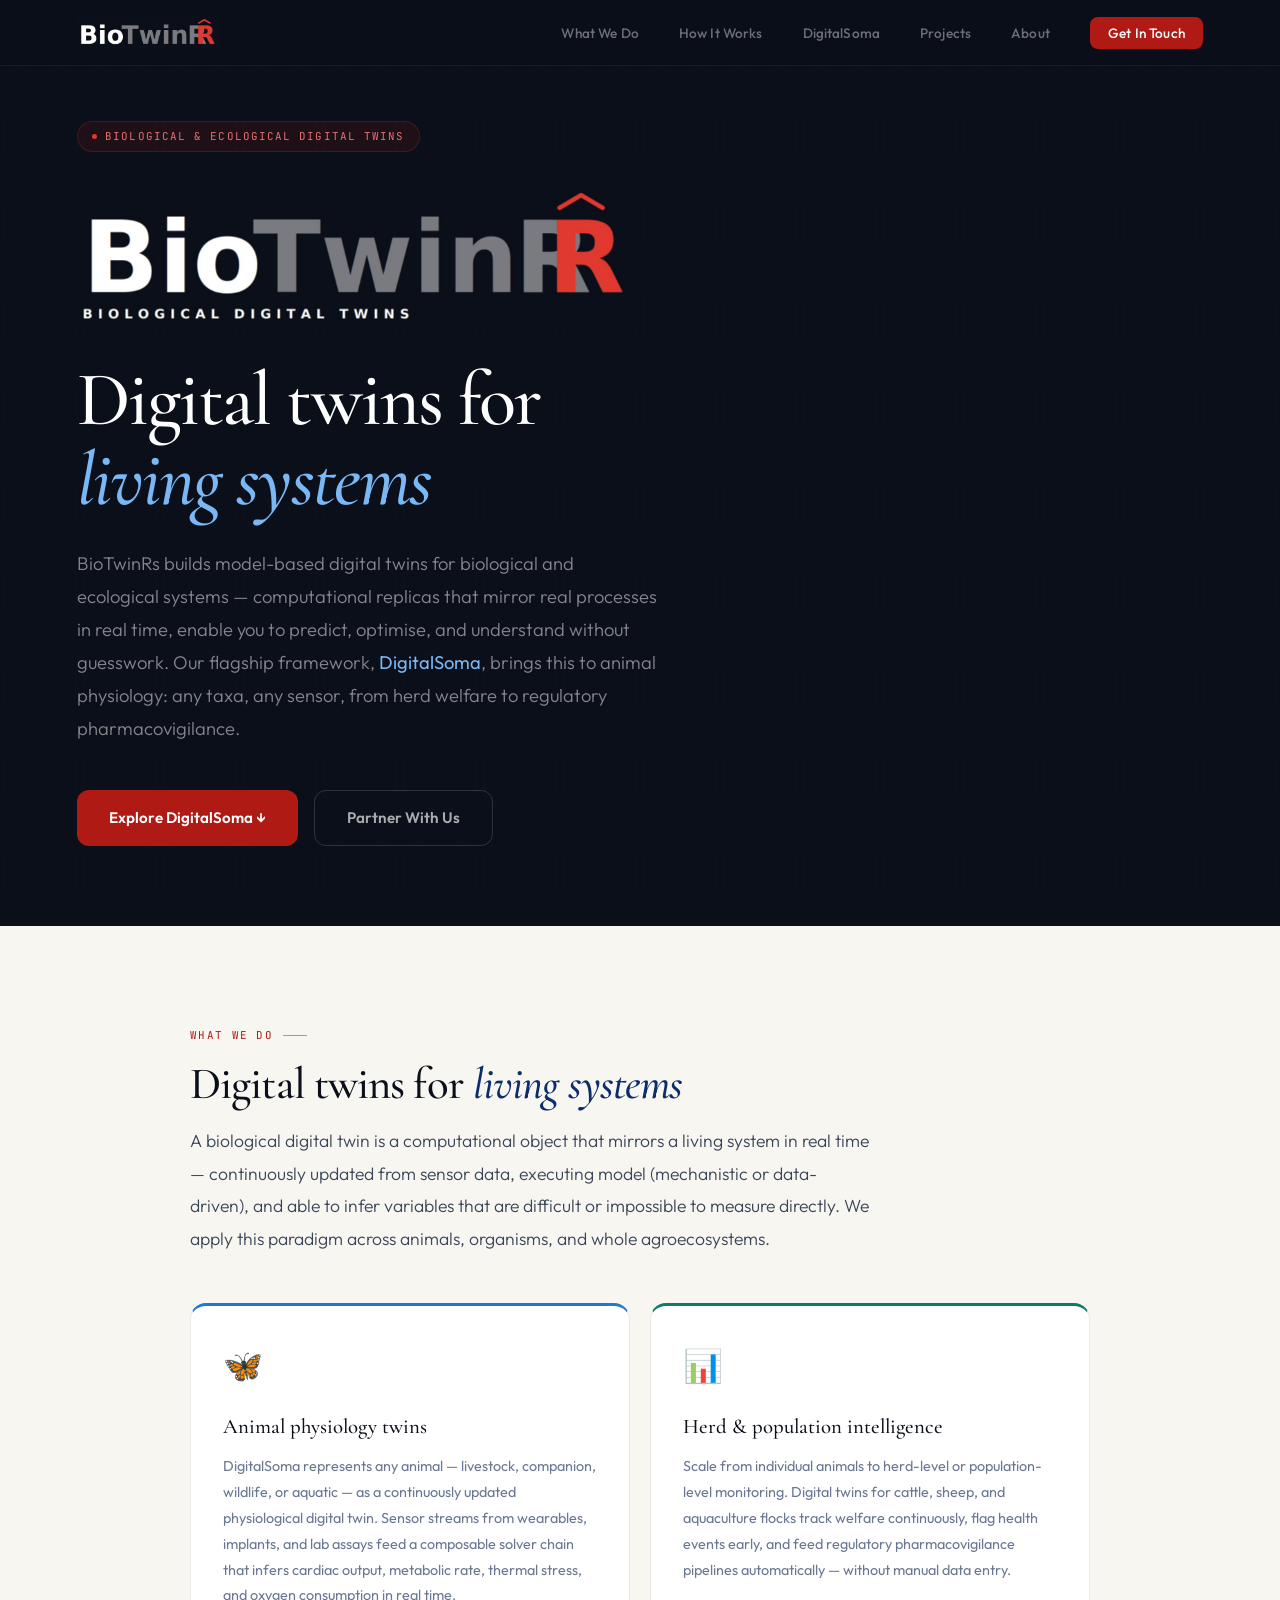
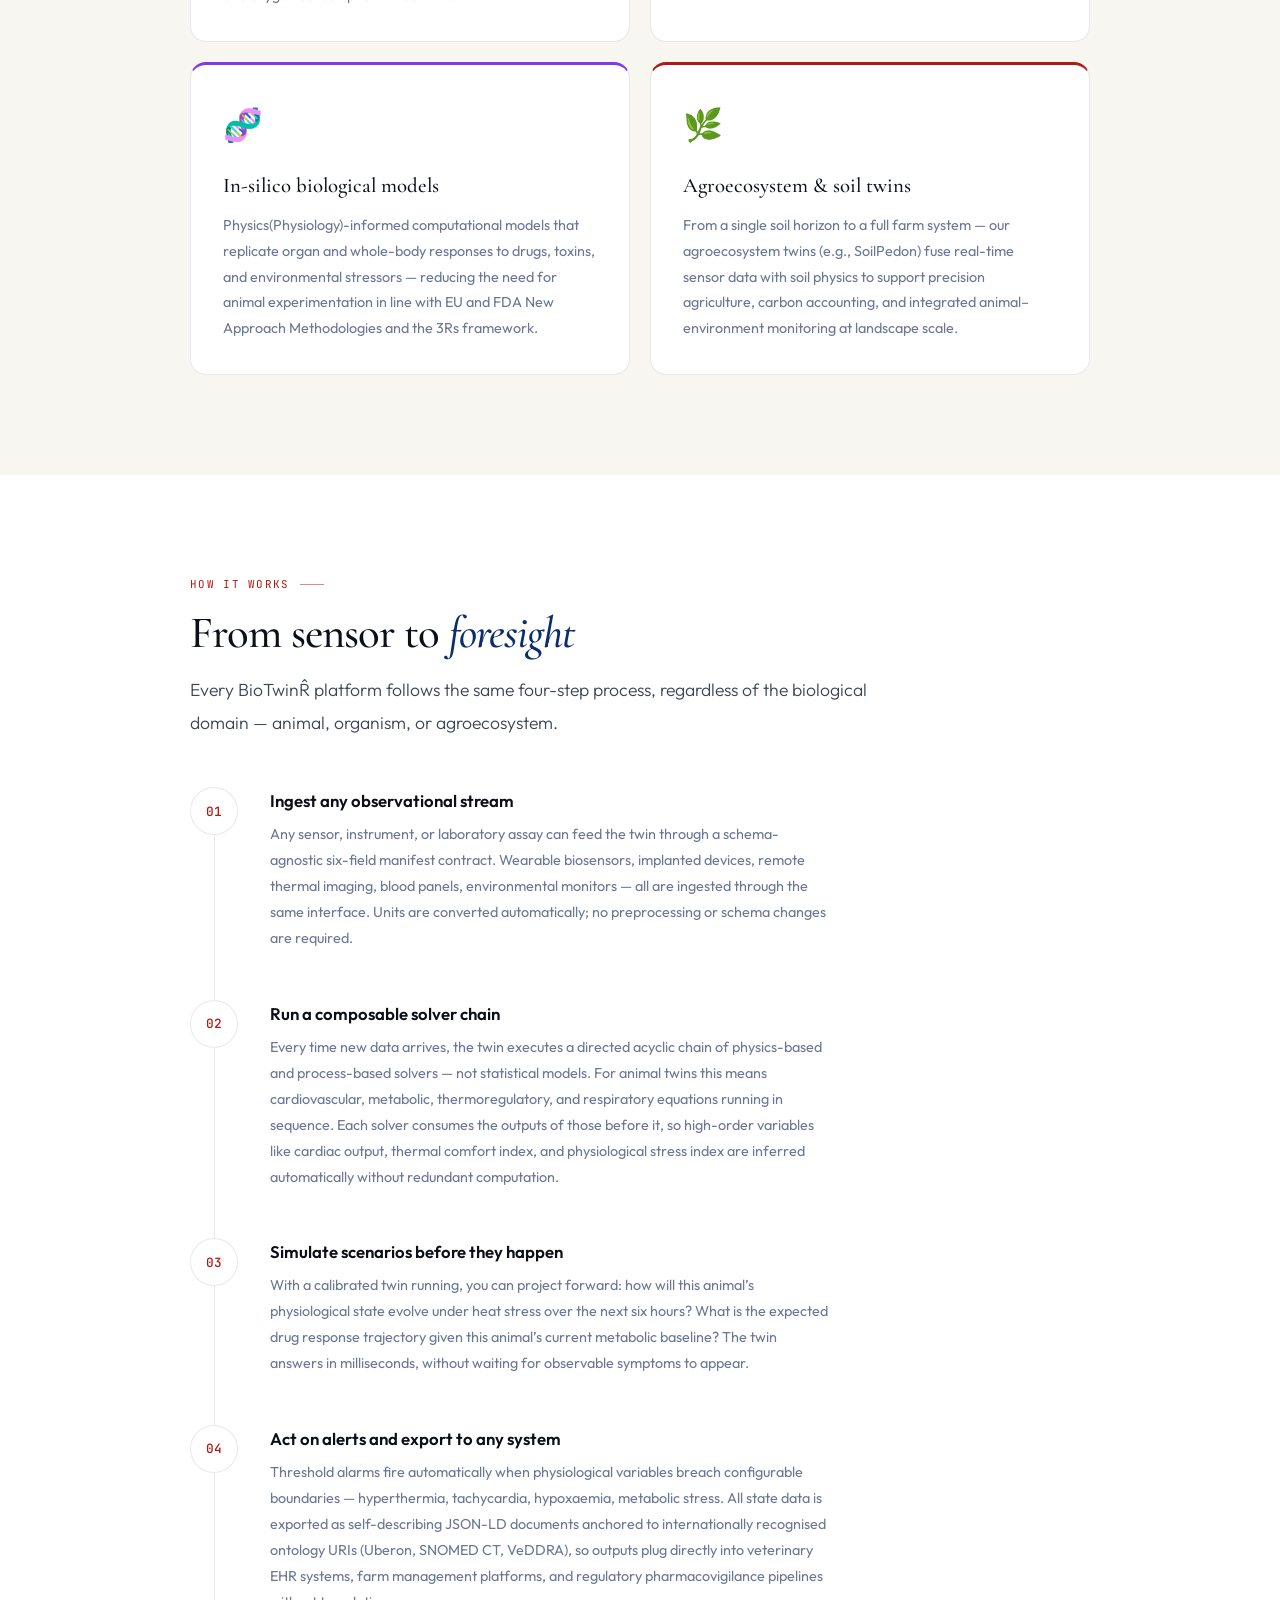
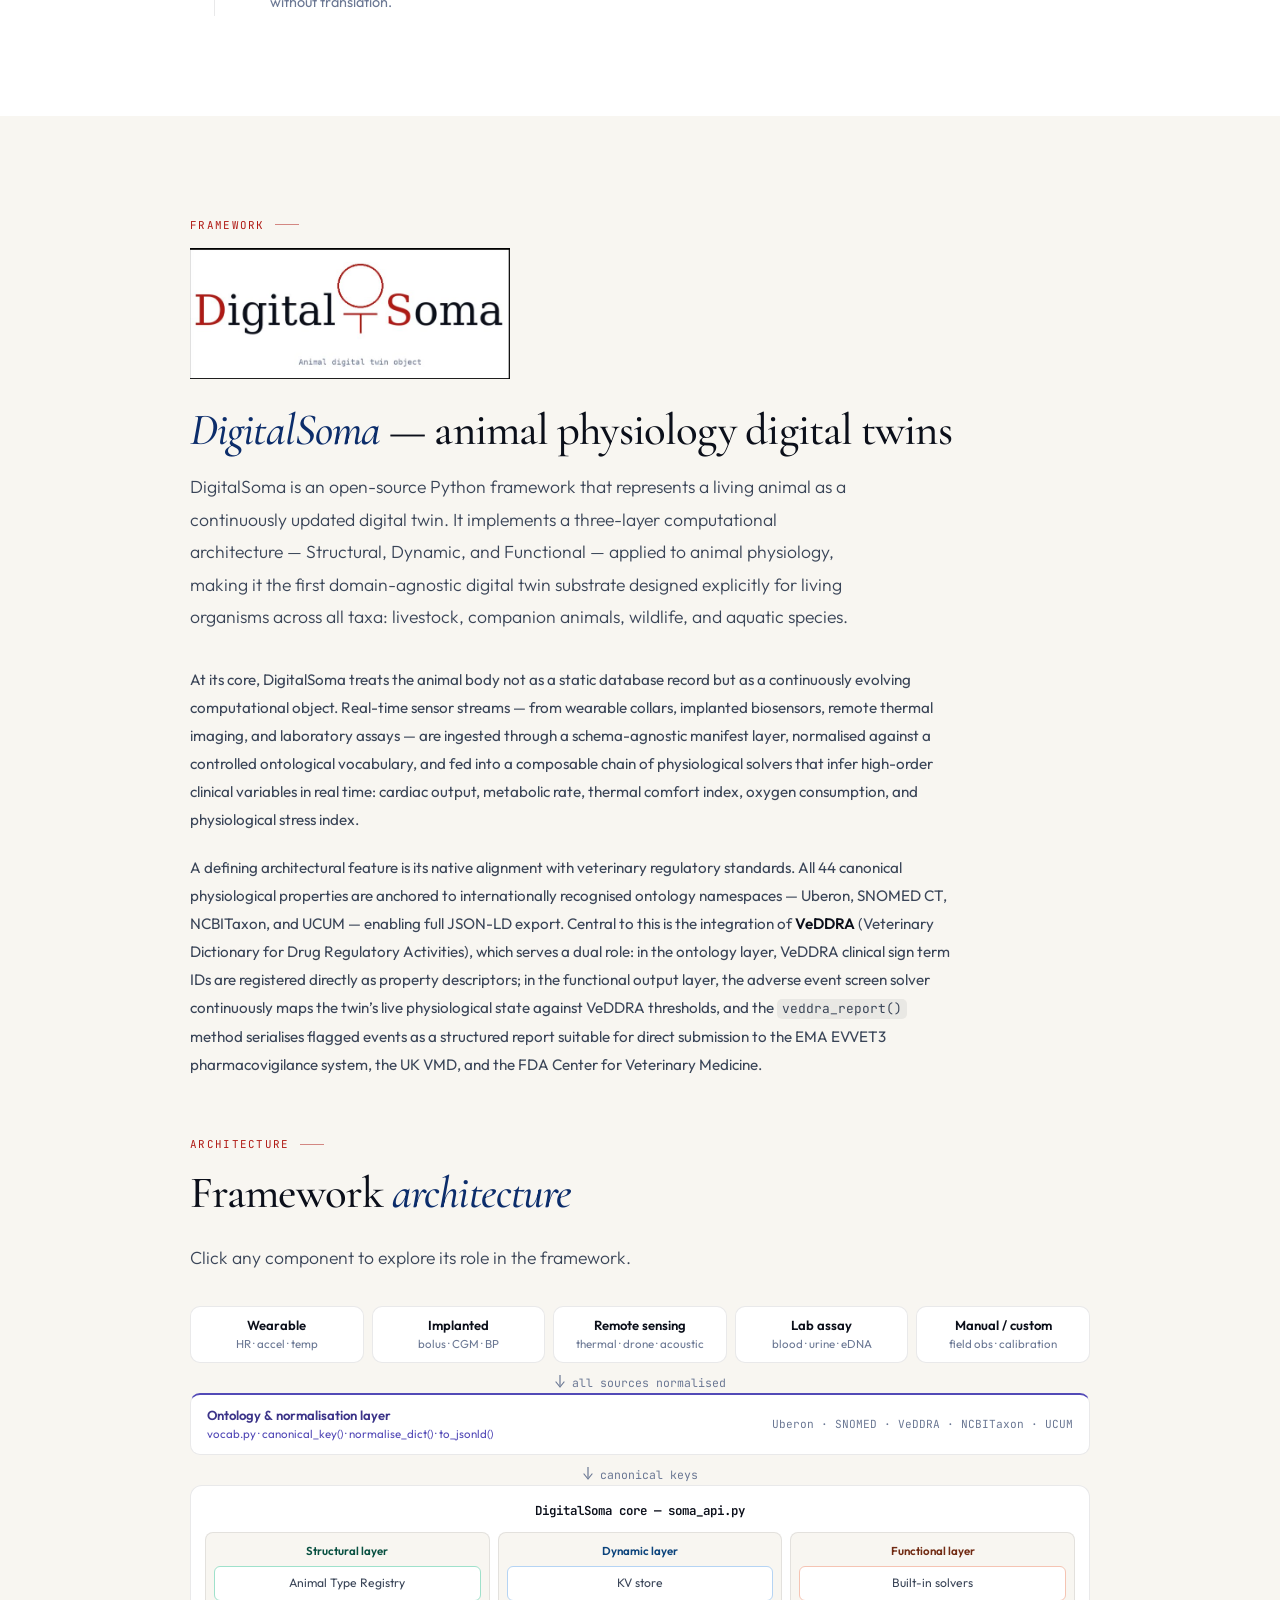
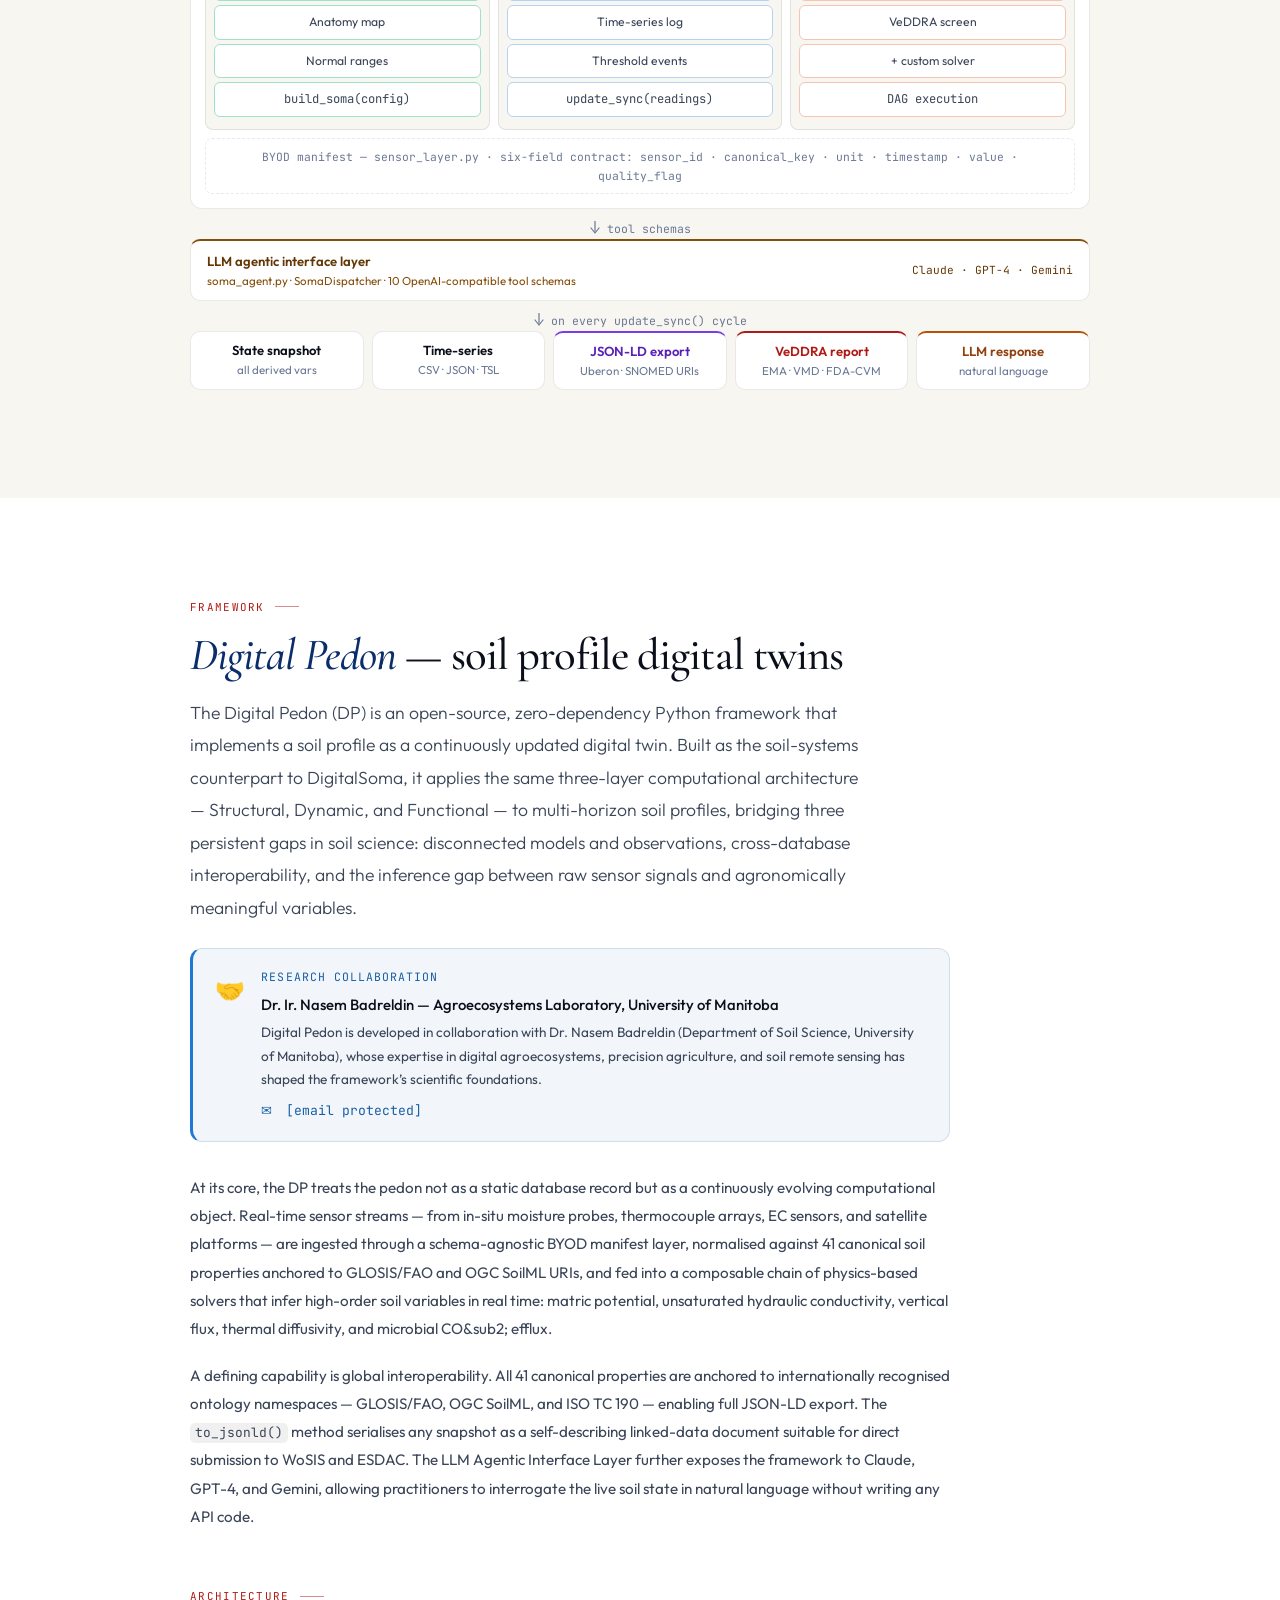
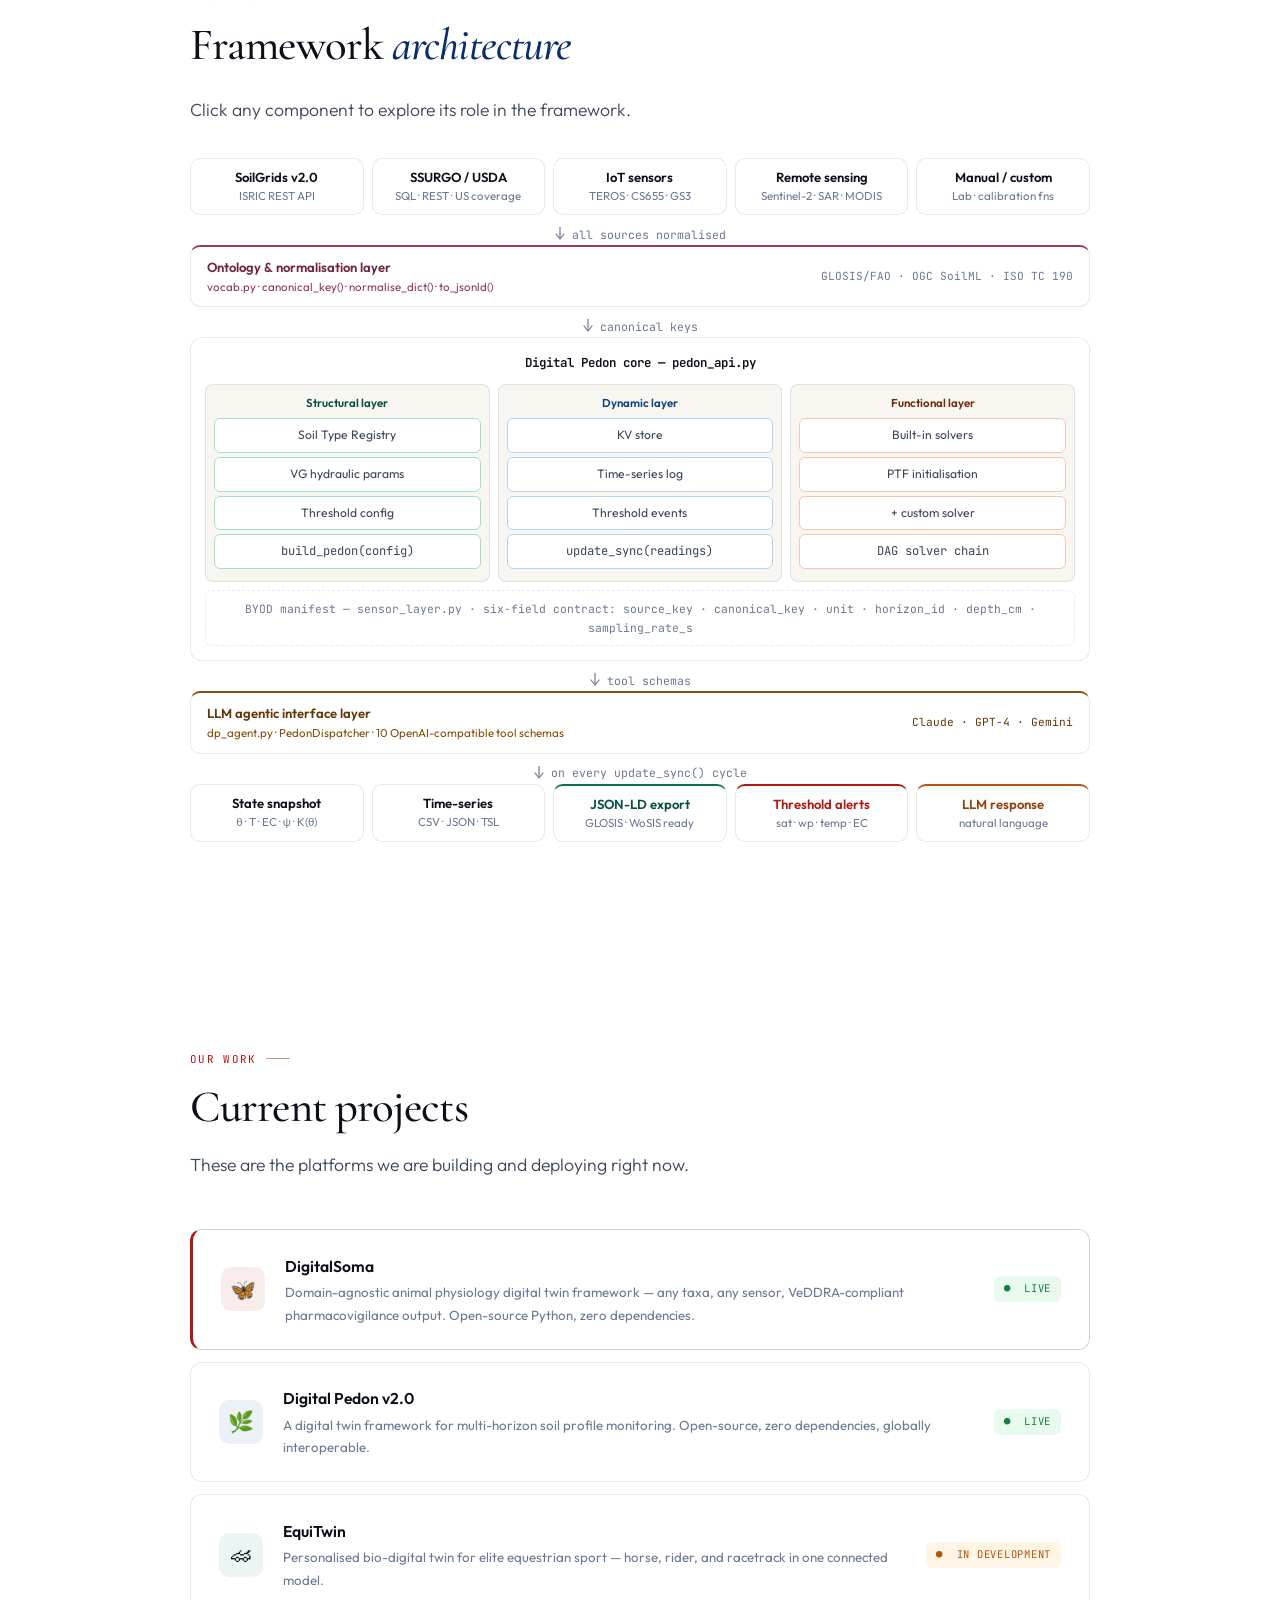
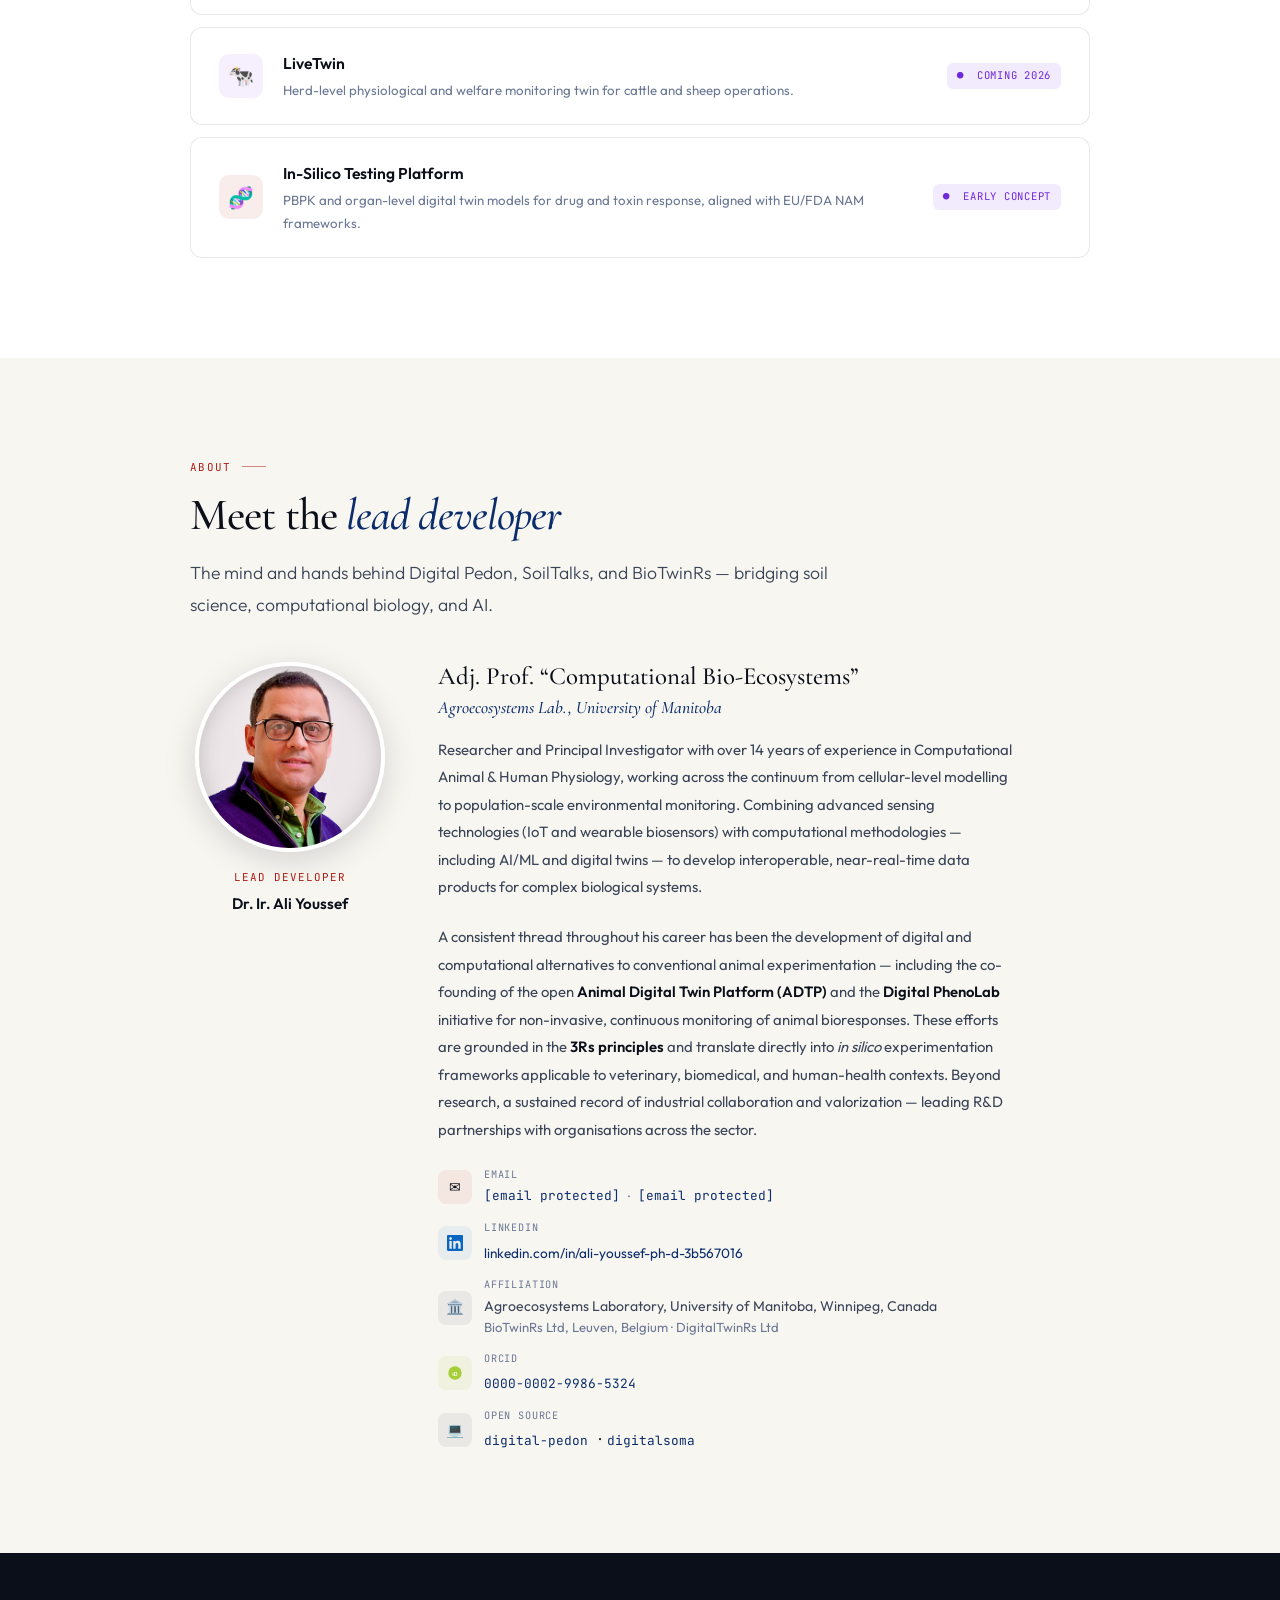
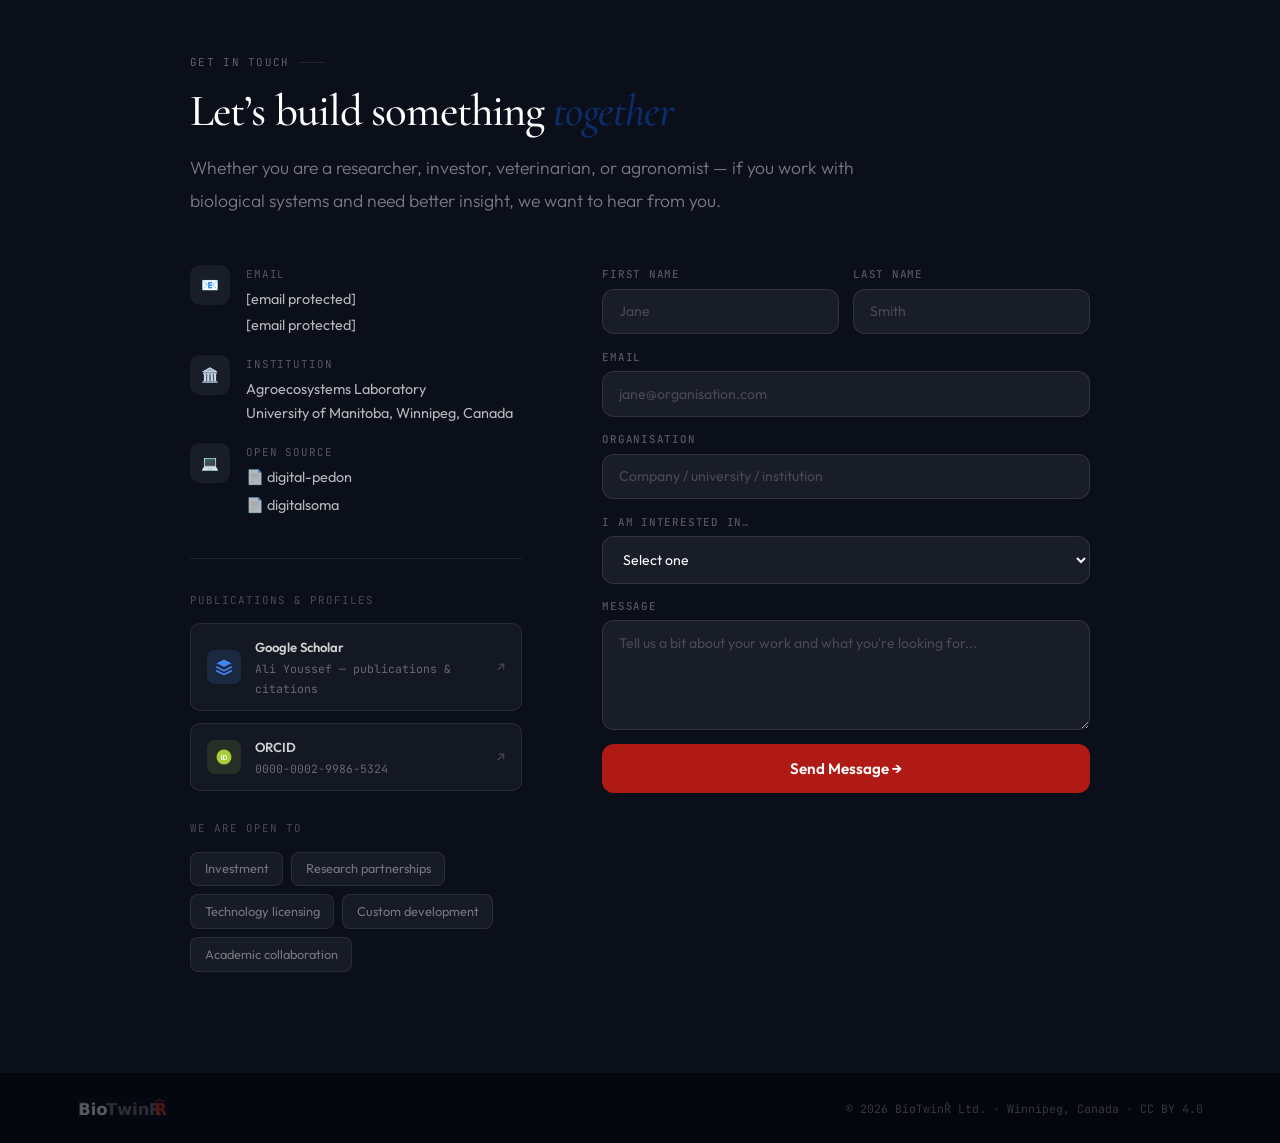
